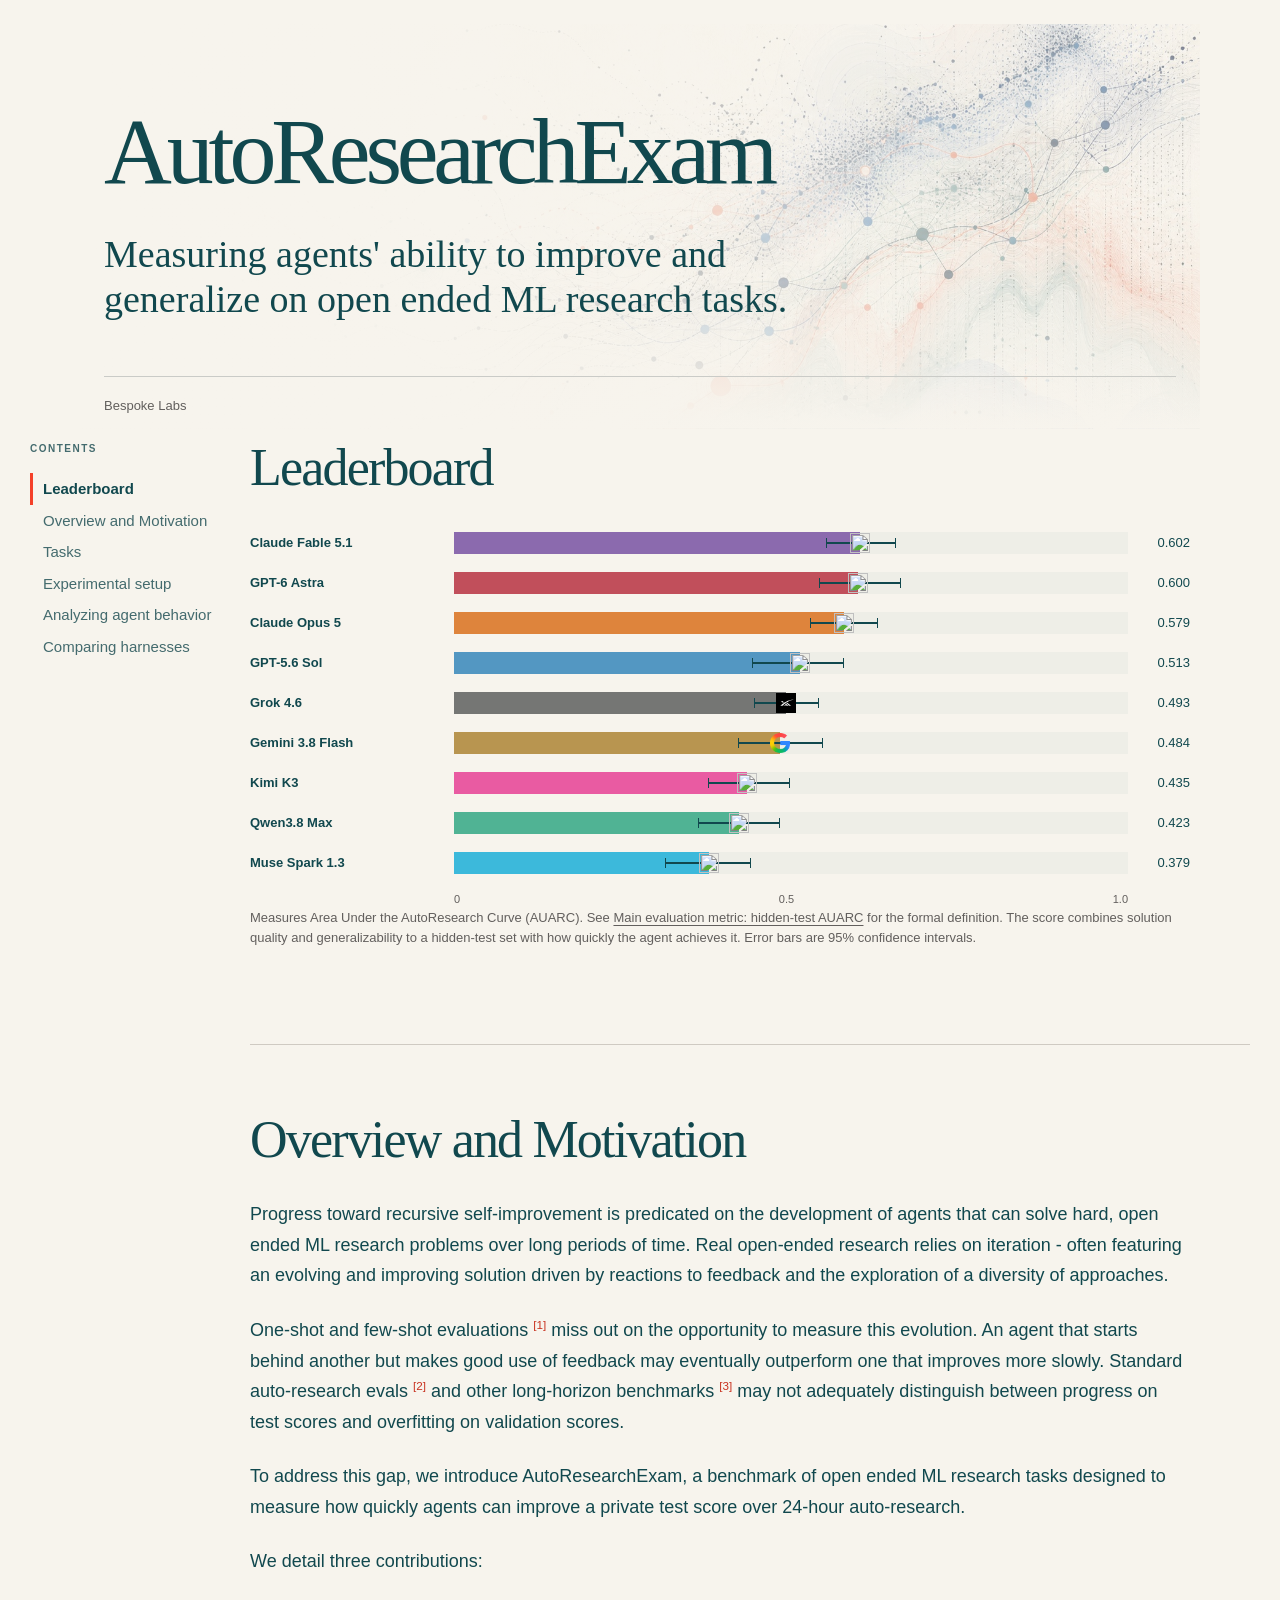
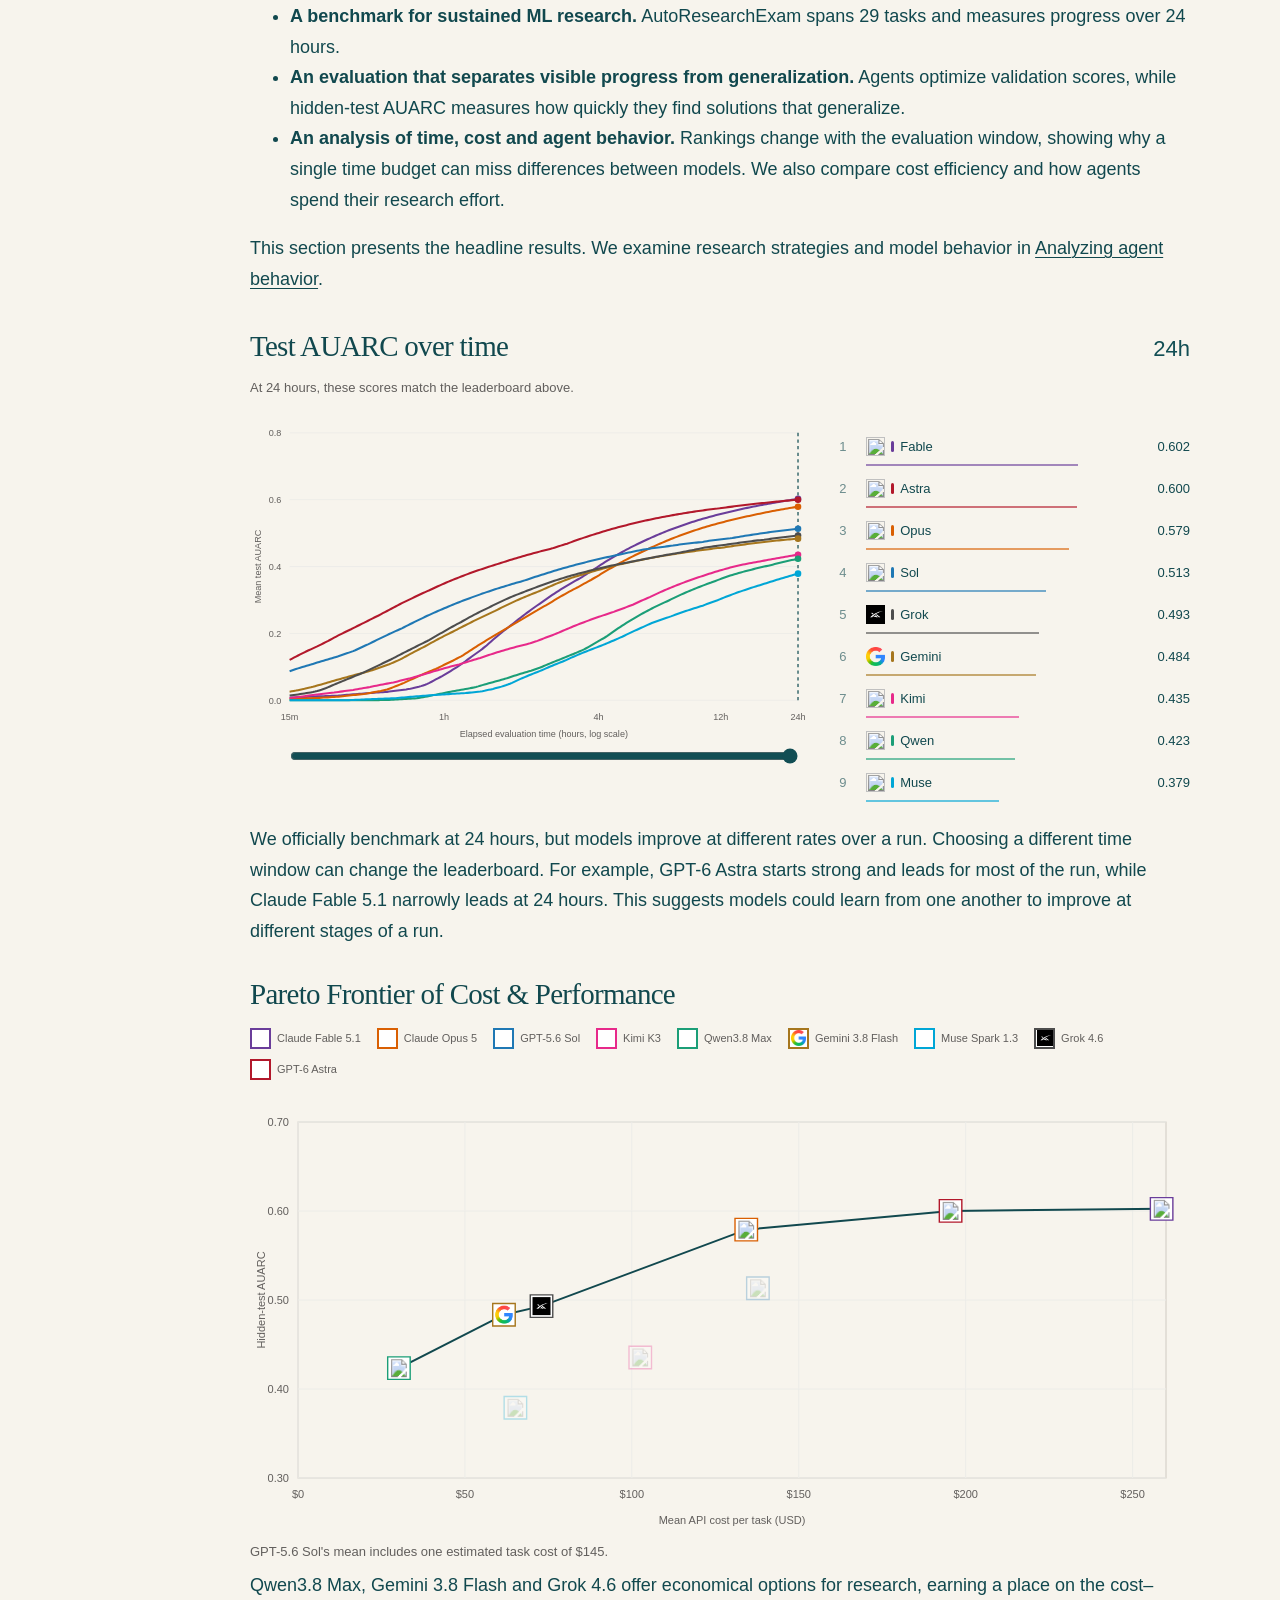
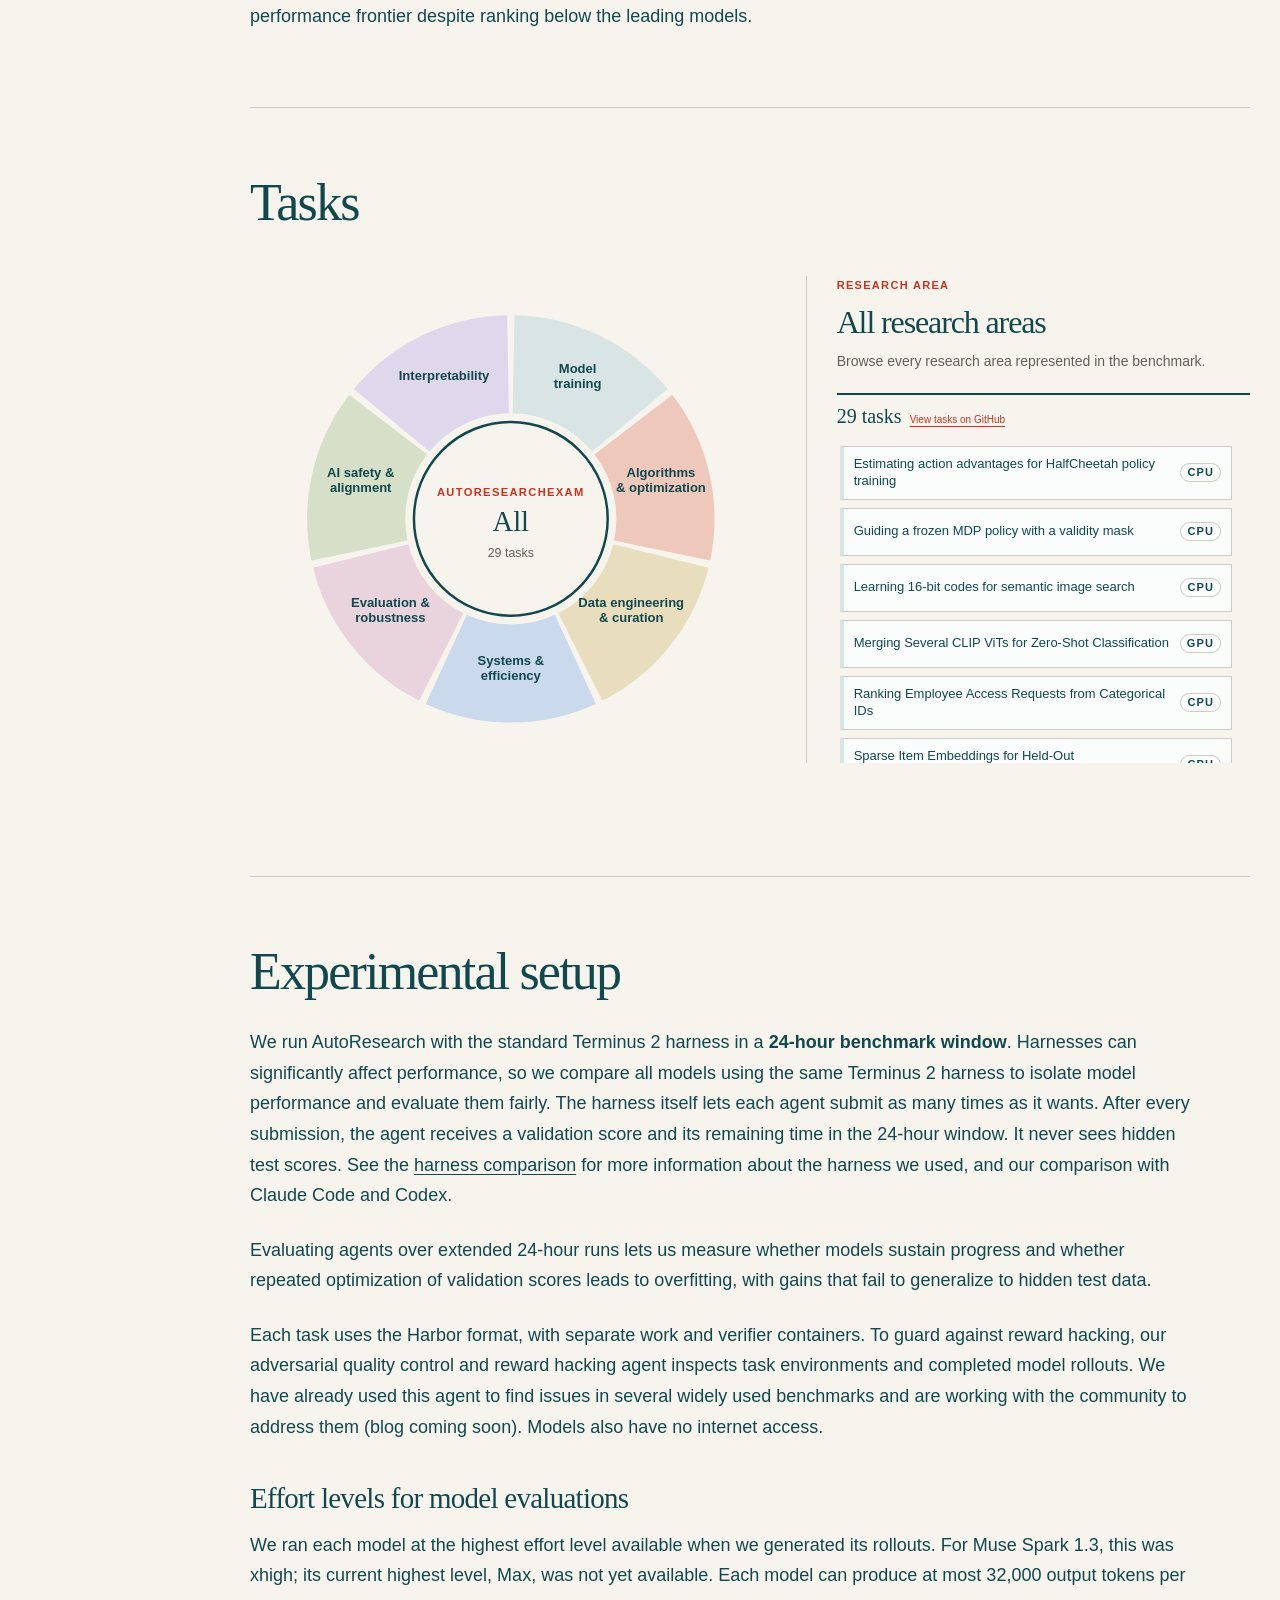
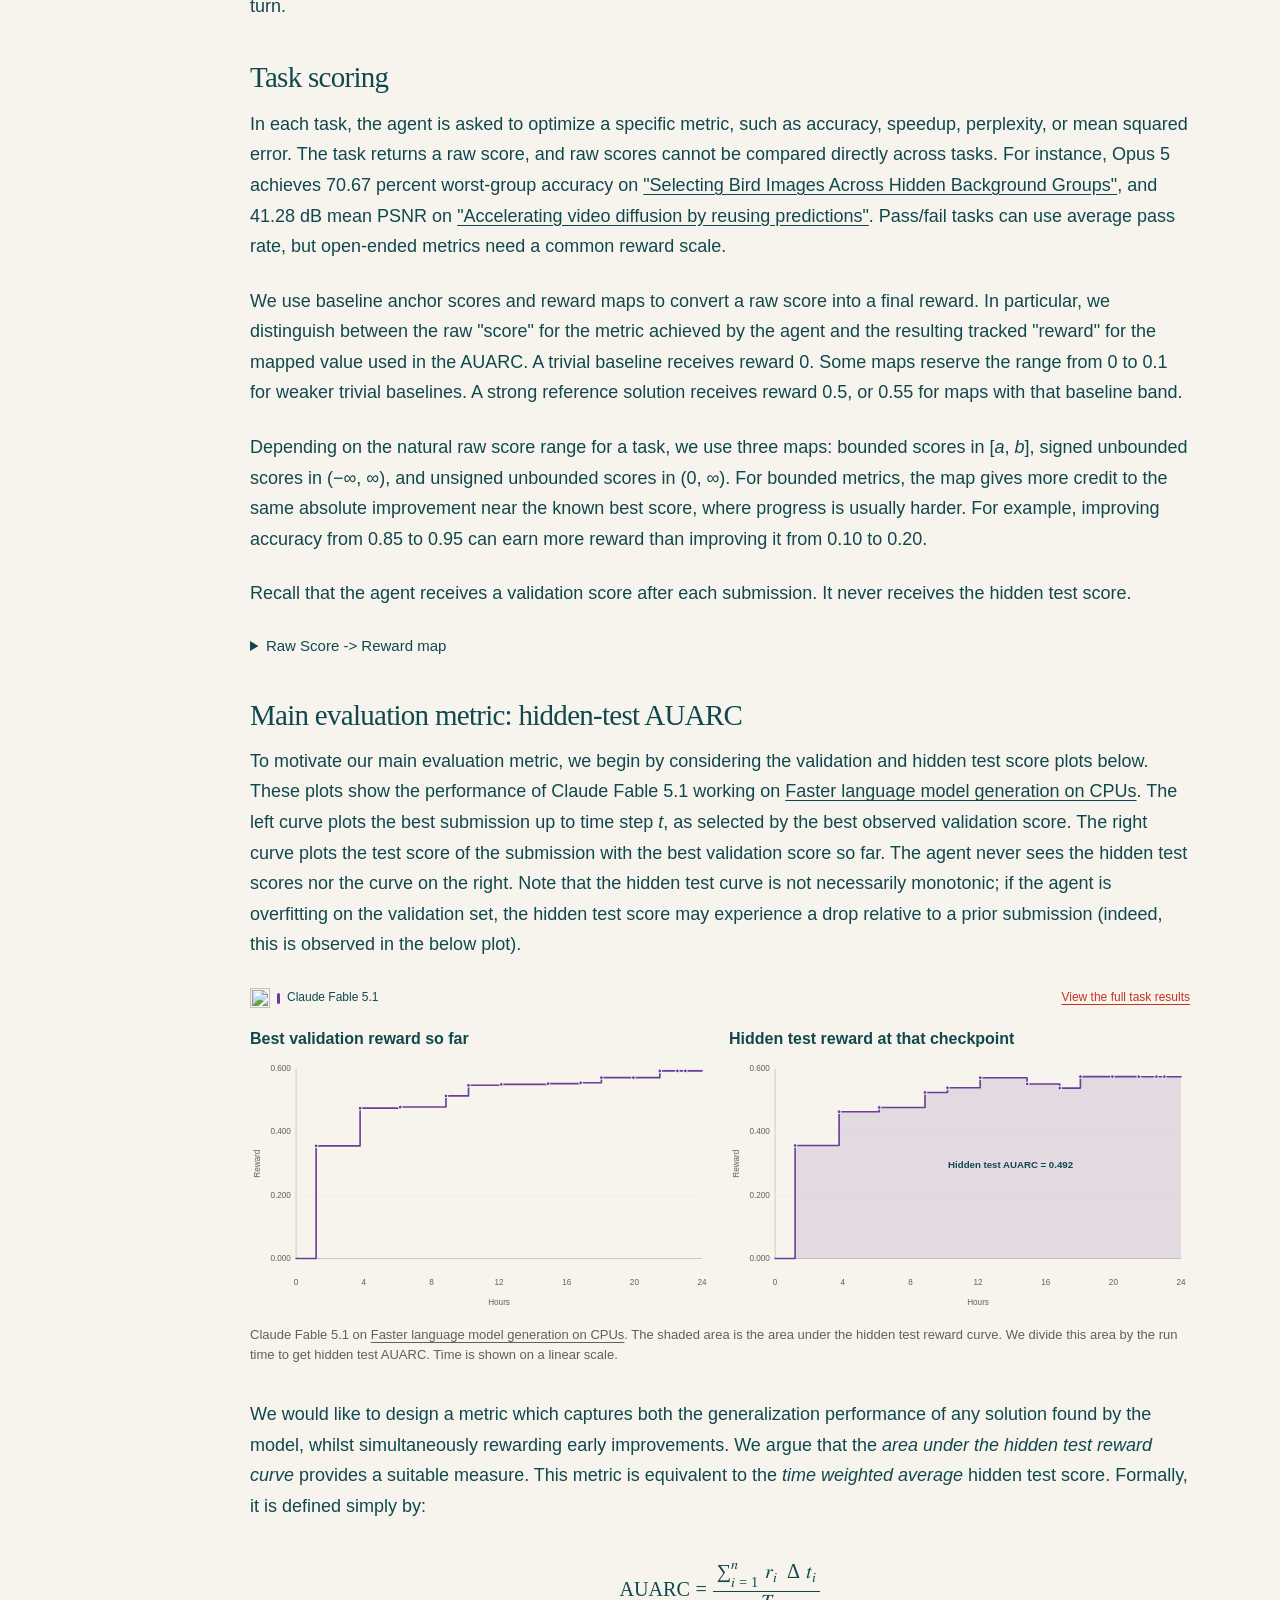
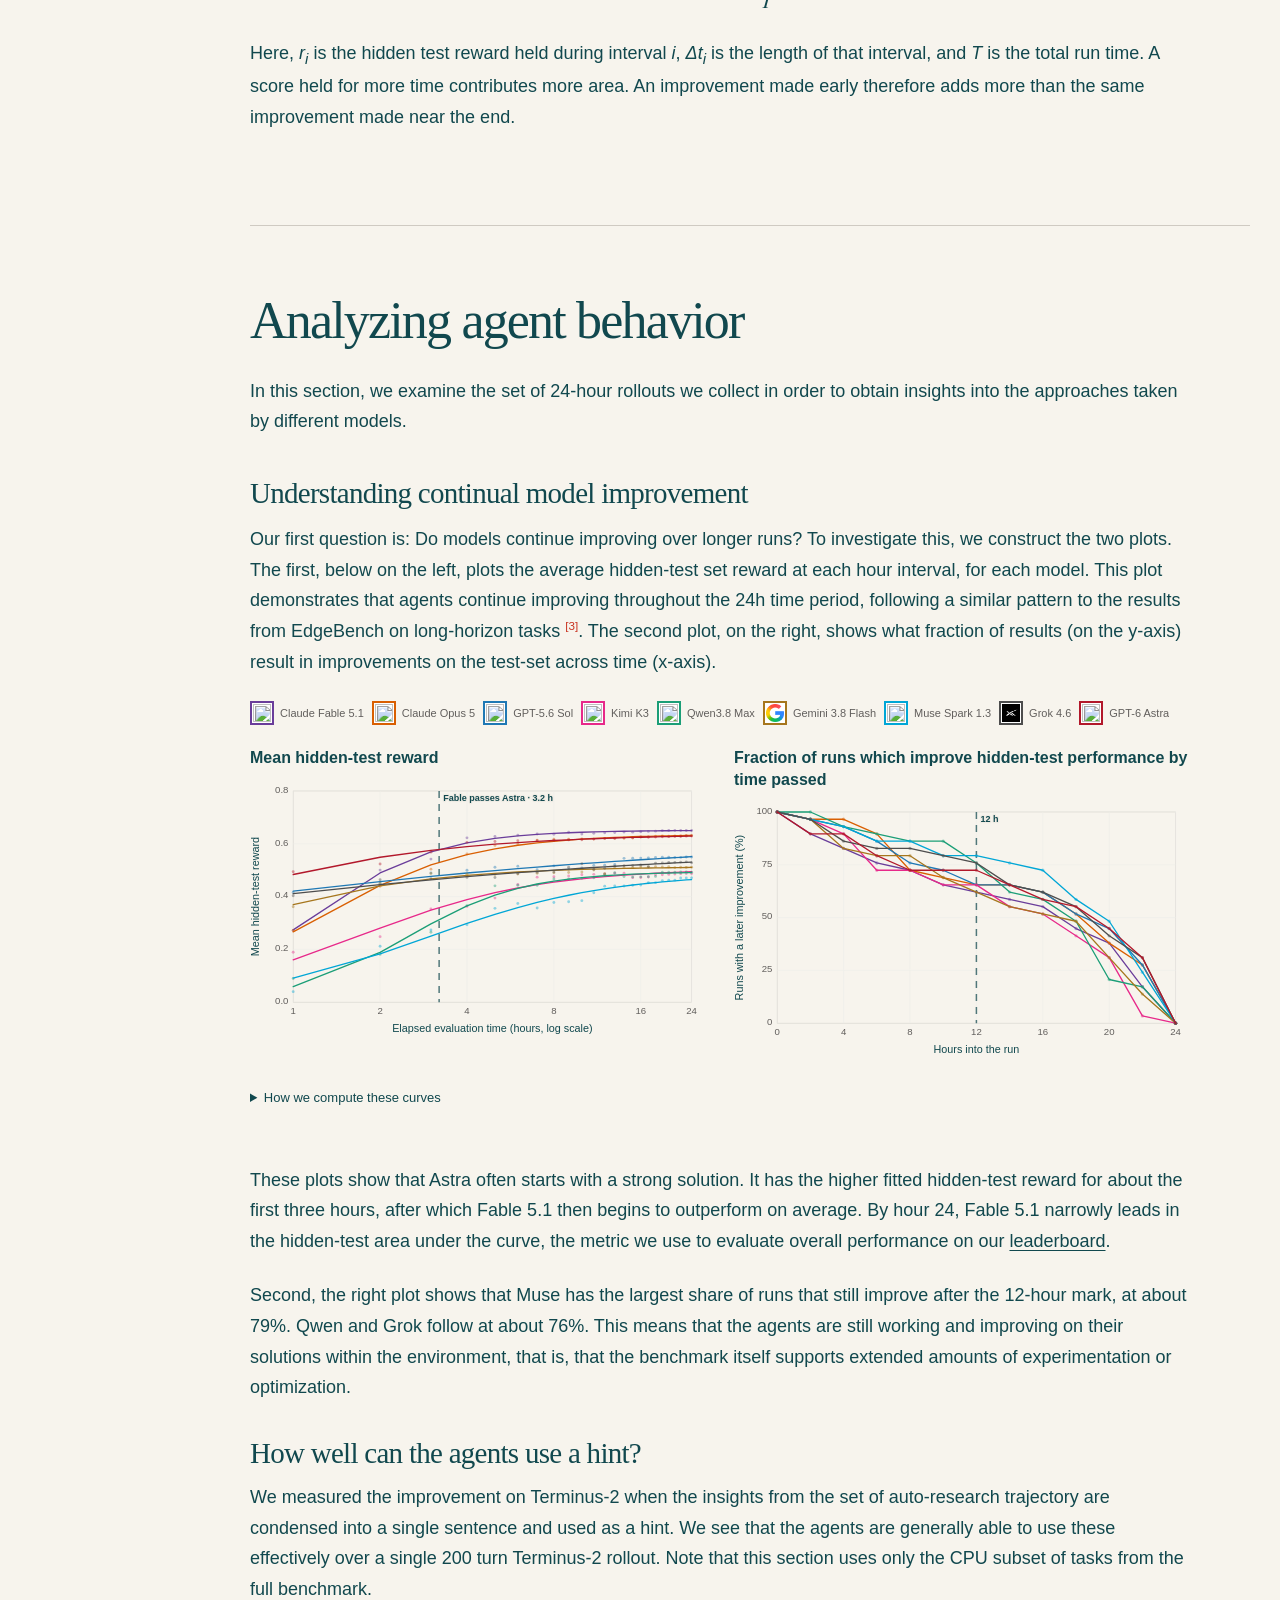
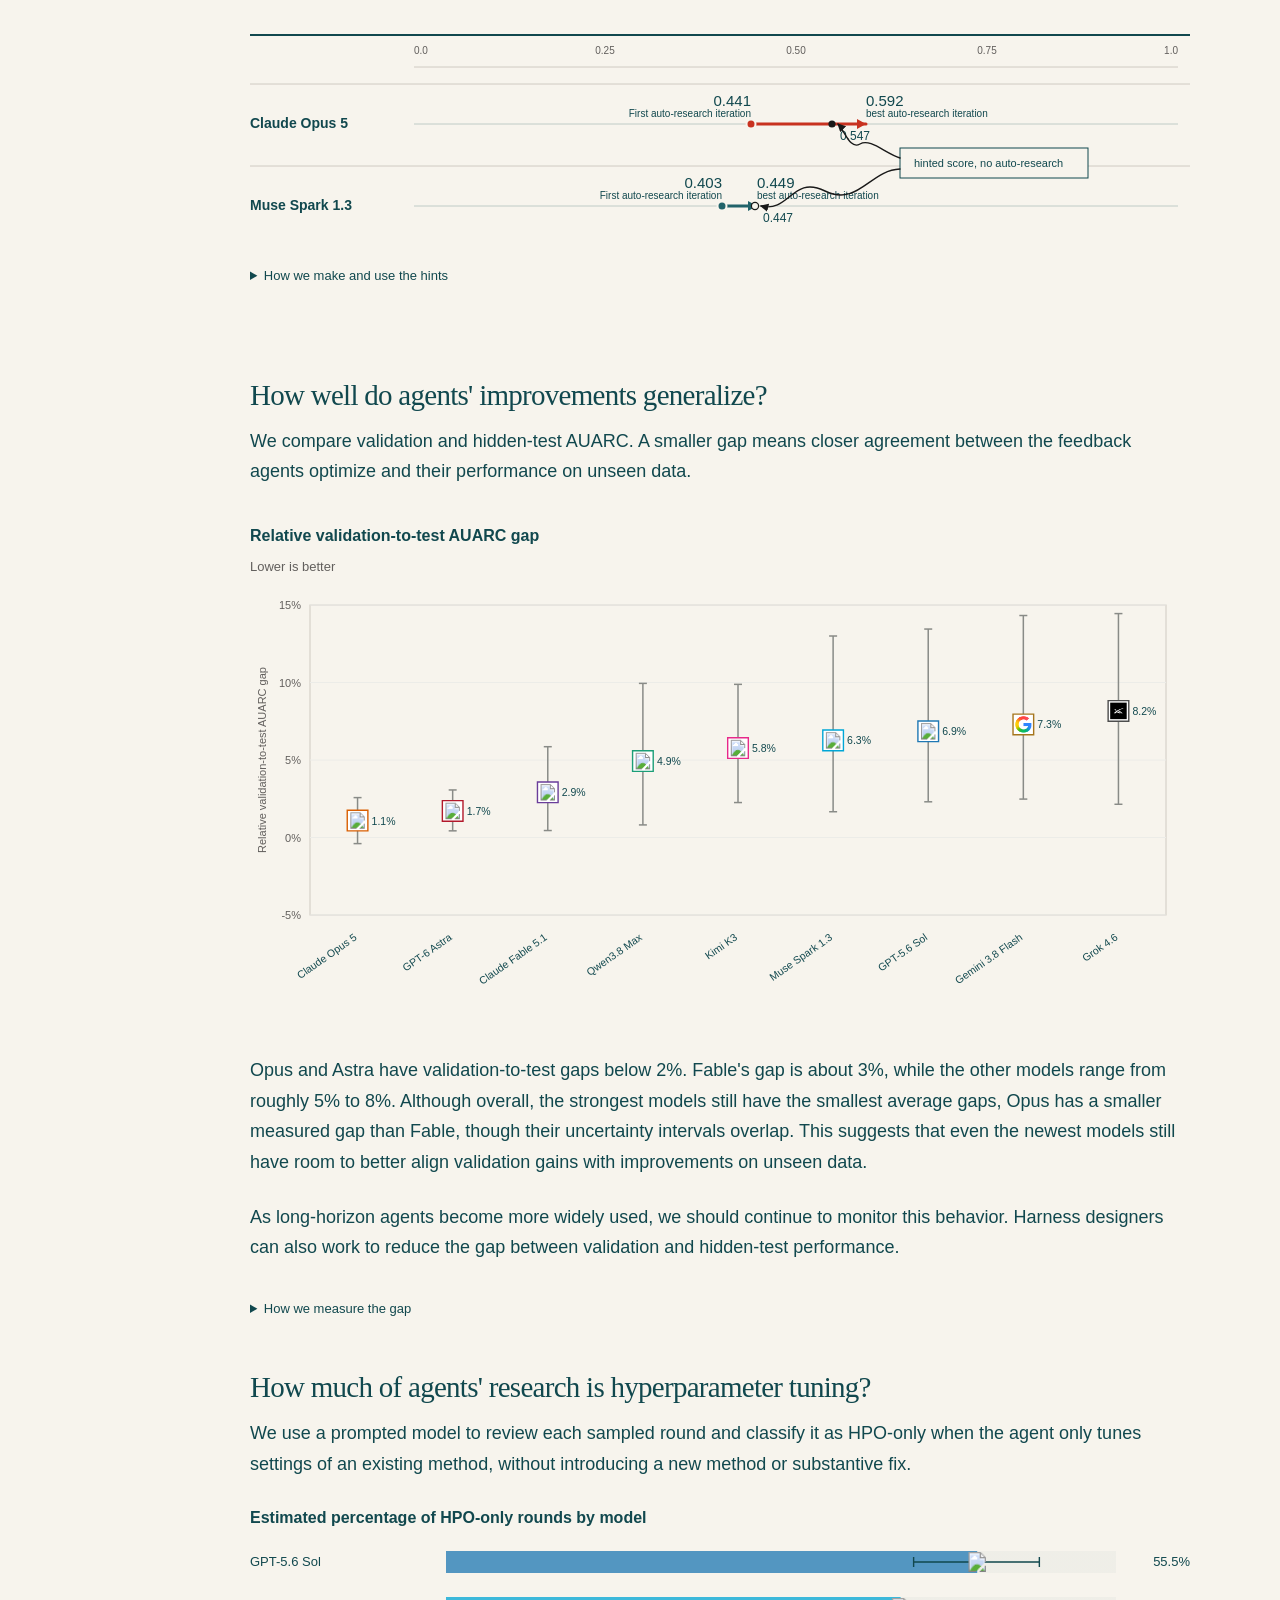
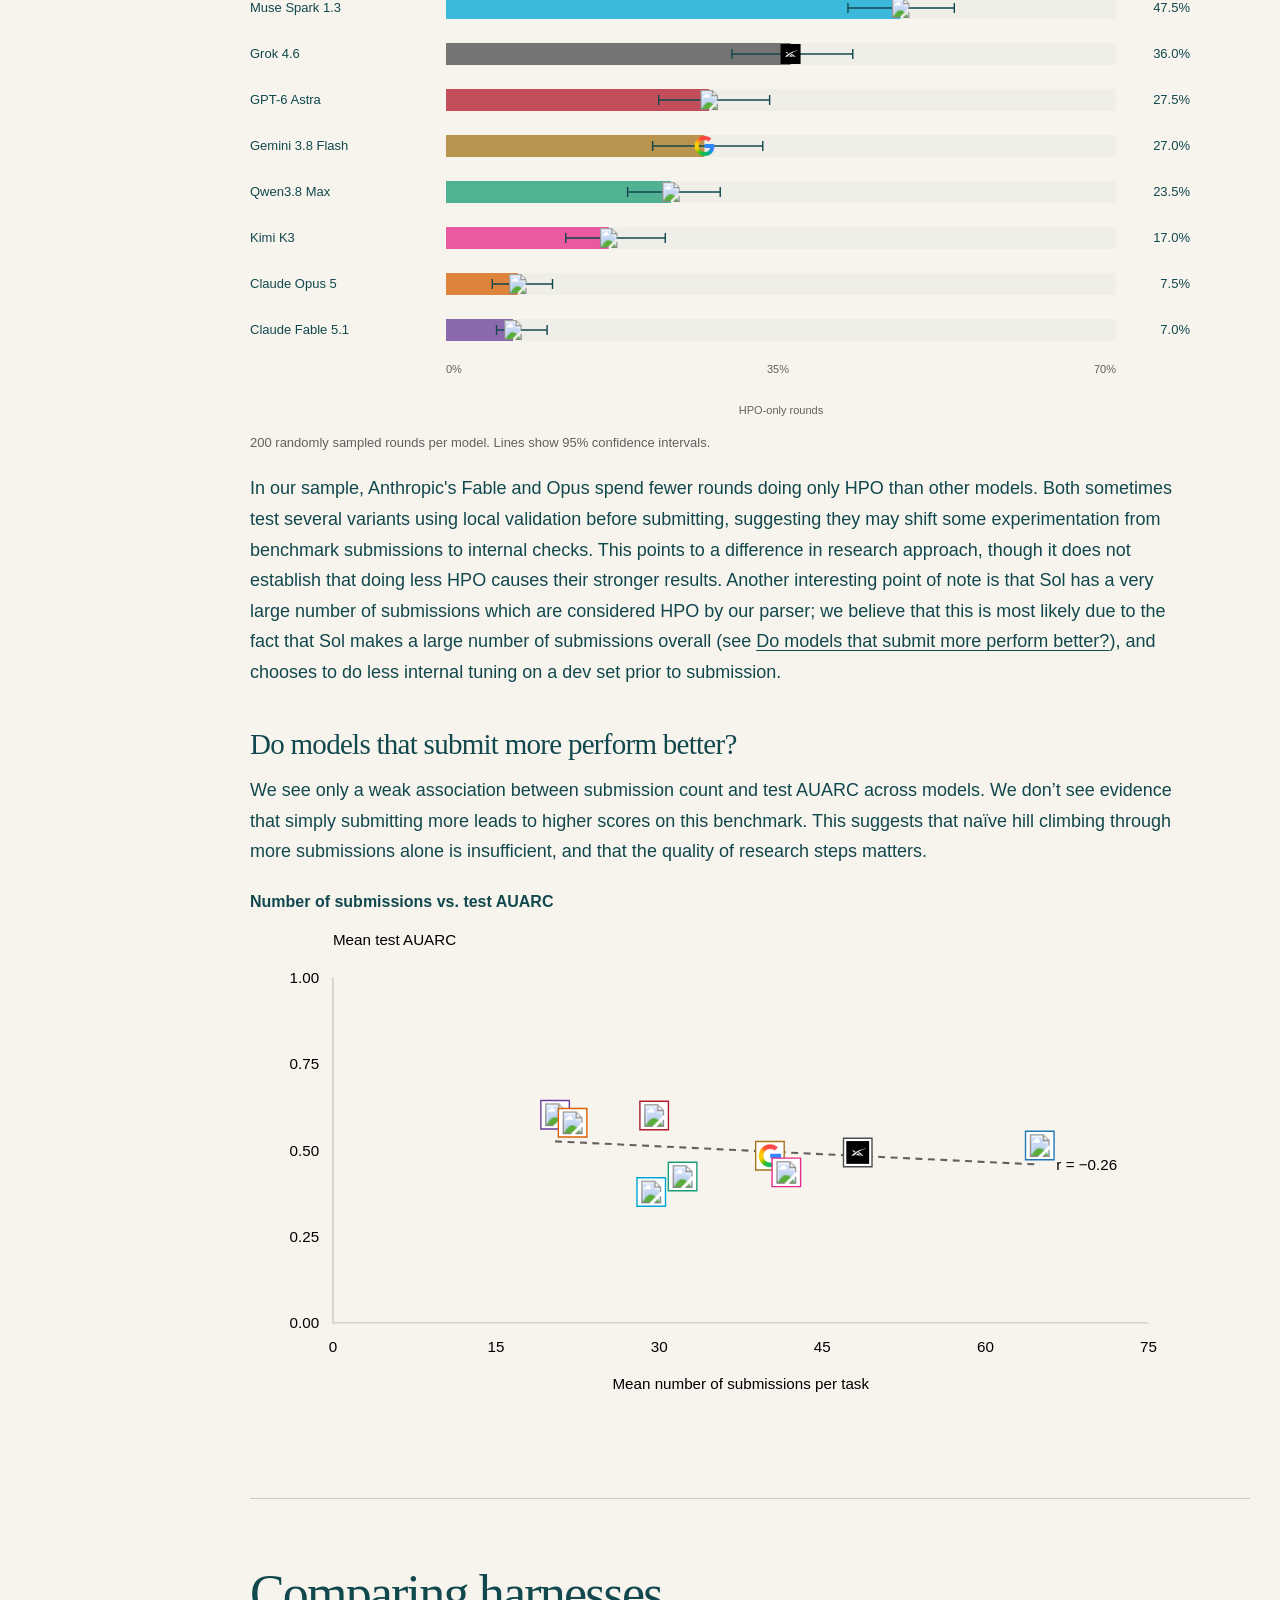
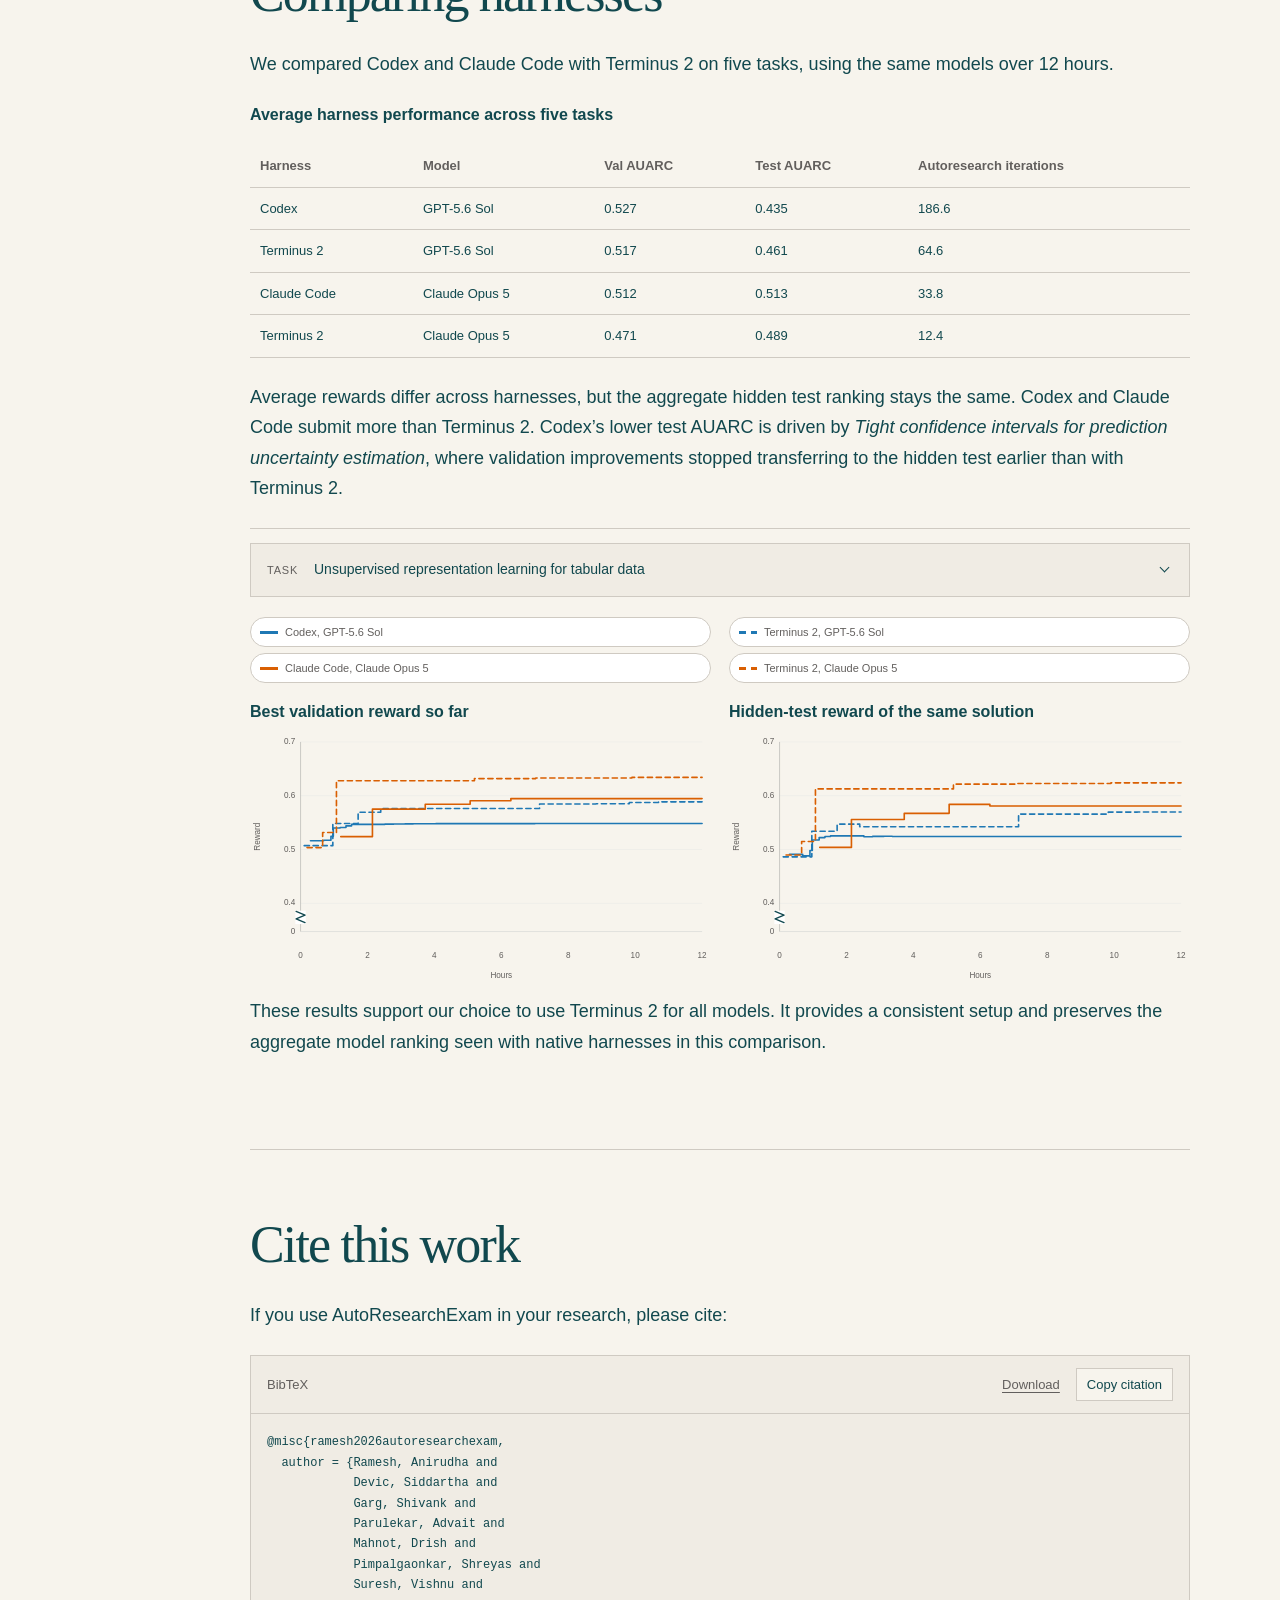
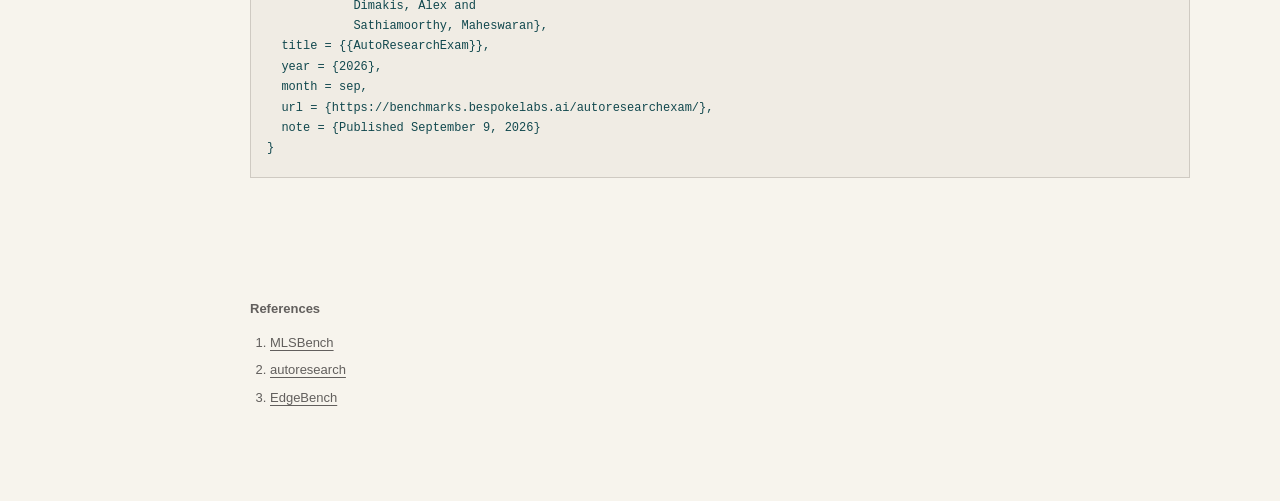
==== blog.html @ 984fd4c4 "Use full task titles in scoring example" ====
<!doctype html>
<html lang="en">
<head>
<meta charset="utf-8">
<meta name="viewport" content="width=device-width,initial-scale=1">
<meta name="description" content="AutoResearchExam measures agents' ability to improve and generalize on open ended ML research tasks.">
<title>AutoResearchExam</title>
<link rel="stylesheet" href="site.css?v=reward-hints-review-20260909">
<link rel="canonical" href="https://benchmarks.bespokelabs.ai/autoresearchexam/">
<meta name="citation_title" content="AutoResearchExam">
<meta name="citation_publication_date" content="2026/09/09">
<meta name="citation_author" content="Anirudha Ramesh">
<meta name="citation_author" content="Siddartha Devic">
<meta name="citation_author" content="Shivank Garg">
<meta name="citation_author" content="Advait Parulekar">
<meta name="citation_author" content="Drish Mahnot">
<meta name="citation_author" content="Shreyas Pimpalgaonkar">
<meta name="citation_author" content="Vishnu Suresh">
<meta name="citation_author" content="Alex Dimakis">
<meta name="citation_author" content="Maheswaran Sathiamoorthy">
</head>
<body class="blog-page">
<section class="hero">
  <h1><span>AutoResearchExam</span></h1>
  <p class="deck">Measuring agents' ability to improve and generalize on open ended ML research tasks.</p>
  <div class="hero-meta"><span>Bespoke Labs</span></div>
</section>
<div class="page">
  <aside class="contents" aria-label="Contents">
    <strong>Contents</strong>
    <a href="#leaderboard">Leaderboard</a>
    <a href="#benchmark">Overview and Motivation</a>
    <a href="#tasks">Tasks</a>
    <a href="#setup">Experimental setup</a>
    <a href="#general-analysis">Analyzing agent behavior</a>
    <a href="#harness-ablations">Comparing harnesses</a>
  </aside>
  <main>
    <section class="section" id="leaderboard">
      <h2>Leaderboard</h2>
      <div id="main-leaderboard" class="main-leaderboard"></div>
    </section>
    <section class="section" id="benchmark">
      <h2>Overview and Motivation</h2>
      <div id="results">
      </div>
      <div class="prose">
        <p>Progress toward recursive self-improvement is predicated on the development of agents that can solve hard, open ended ML research problems over long periods of time. Real open-ended research relies on iteration - often featuring an evolving and improving solution driven by reactions to feedback and the exploration of a diversity of approaches.</p>
        <p>One-shot and few-shot evaluations <a class="cite" href="https://mls-bench.com/">[1]</a> miss out on the opportunity to measure this evolution. An agent that starts behind another but makes good use of feedback may eventually outperform one that improves more slowly. Standard auto-research evals <a class="cite" href="https://github.com/karpathy/autoresearch">[2]</a> and other long-horizon benchmarks <a class="cite" href="https://edge-bench.org/">[3]</a> may not adequately distinguish between progress on test scores and overfitting on validation scores.</p>
        <p>To address this gap, we introduce AutoResearchExam, a benchmark of open ended ML research tasks designed to measure how quickly agents can improve a private test score over 24-hour auto-research.</p>
        <p>We detail three contributions:</p>
        <ul>
          <li><strong>A benchmark for sustained ML research.</strong> AutoResearchExam spans 29 tasks and measures progress over 24 hours.</li>
          <li><strong>An evaluation that separates visible progress from generalization.</strong> Agents optimize validation scores, while hidden-test AUARC measures how quickly they find solutions that generalize.</li>
          <li><strong>An analysis of time, cost and agent behavior.</strong> Rankings change with the evaluation window, showing why a single time budget can miss differences between models. We also compare cost efficiency and how agents spend their research effort.</li>
        </ul>
        <p>This section presents the headline results. We examine research strategies and model behavior in <a href="#general-analysis">Analyzing agent behavior</a>.</p>
      </div>
      <div id="time-leaderboard" class="time-leaderboard"></div>
      <div class="aggregate-grid lead-cost-plot" id="cost-performance-plot"></div>
    </section>
    <section class="section" id="tasks">
      <h2>Tasks</h2>
      <div class="taxonomy-wheel">
        <figure>
          <svg id="taxonomy-wheel-svg" viewBox="0 0 420 420" role="img" aria-label="Interactive task taxonomy wheel"></svg>
        </figure>
        <section class="taxonomy-detail" aria-live="polite" aria-labelledby="taxonomy-detail-title">
          <p class="taxonomy-overline">Research area</p>
          <h3 id="taxonomy-detail-title"></h3>
          <p class="taxonomy-description" id="taxonomy-detail-description"></p>
          <p class="taxonomy-count"><span id="taxonomy-detail-count"></span><a class="taxonomy-github-link" href="https://github.com/bespokelabsai/AutoResearchExam" target="_blank" rel="noreferrer">View tasks on GitHub</a></p>
          <div id="examples" class="taxonomy-card-browser">
            <div class="task-grid" id="task-grid" tabindex="0" role="region" aria-label="Research tasks, scroll to browse"></div>
          </div>
        </section>
      </div>
    </section>
    <section class="section" id="setup">
      <h2>Experimental setup</h2>
      <div class="prose">
        <p>We run AutoResearch with the standard Terminus 2 harness in a <strong>24-hour benchmark window</strong>. Harnesses can significantly affect performance, so we compare all models using the same Terminus 2 harness to isolate model performance and evaluate them fairly. The harness itself lets each agent submit as many times as it wants. After every submission, the agent receives a validation score and its remaining time in the 24-hour window. It never sees hidden test scores. See the <a href="#harness-ablations">harness comparison</a> for more information about the harness we used, and our comparison with Claude Code and Codex.</p>
        <p>Evaluating agents over extended 24-hour runs lets us measure whether models sustain progress and whether repeated optimization of validation scores leads to overfitting, with gains that fail to generalize to hidden test data.</p>
        <p>Each task uses the Harbor format, with separate work and verifier containers. To guard against reward hacking, our adversarial quality control and reward hacking agent inspects task environments and completed model rollouts. We have already used this agent to find issues in several widely used benchmarks and are working with the community to address them (blog coming soon). Models also have no internet access.</p>
      </div>
      <h3 id="effort-setting-title">Effort levels for model evaluations</h3>
      <div class="prose effort-setting-discussion">
        <p>We ran each model at the highest effort level available when we generated its rollouts. For Muse Spark 1.3, this was xhigh; its current highest level, Max, was not yet available. Each model can produce at most 32,000 output tokens per turn.</p>
      </div>
      <h3>Task scoring</h3>
      <div class="prose scoring-prose">
        <p>In each task, the agent is asked to optimize a specific metric, such as accuracy, speedup, perplexity, or mean squared error. The task returns a raw score, and raw scores cannot be compared directly across tasks. For instance, Opus 5 achieves 70.67 percent worst-group accuracy on <a href="tasks.html#coreset-selection-group-robust-waterbirds">"Selecting Bird Images Across Hidden Background Groups"</a>, and 41.28 dB mean PSNR on <a href="tasks.html#fastercache-budgeted-video-dit-cache-policy">"Accelerating video diffusion by reusing predictions"</a>. Pass/fail tasks can use average pass rate, but open-ended metrics need a common reward scale.</p>
        <p>We use baseline anchor scores and reward maps to convert a raw score into a final reward. In particular, we distinguish between the raw "score" for the metric achieved by the agent and the resulting tracked "reward" for the mapped value used in the AUARC. A trivial baseline receives reward 0. Some maps reserve the range from 0 to 0.1 for weaker trivial baselines. A strong reference solution receives reward 0.5, or 0.55 for maps with that baseline band.</p>
        <p>Depending on the natural raw score range for a task, we use three maps: bounded scores in [<em>a</em>, <em>b</em>], signed unbounded scores in (&minus;&infin;, &infin;), and unsigned unbounded scores in (0, &infin;). For bounded metrics, the map gives more credit to the same absolute improvement near the known best score, where progress is usually harder. For example, improving accuracy from 0.85 to 0.95 can earn more reward than improving it from 0.10 to 0.20.</p>
        <p>Recall that the agent receives a validation score after each submission. It never receives the hidden test score.</p>
      </div>
      <div class="prose" id="reward-normalization">
        <details class="reward-formula">
          <summary>Raw Score -&gt; Reward map</summary>
          <div class="reward-scaling" id="reward-scaling">
            <p class="reward-scaling-lead">The sketches below illustrate our mapping from raw score to [0, 1]. Such a mapping lets us account for the changing difficulty of making marginal improvements at different score ranges, and lets us average scores in a meaningful way. We illustrate this for metrics where a higher score is better. We appropriately flip the map when a lower score is better.</p>
            <div class="reward-scaling-grid">
              <article class="reward-scaling-card reward-scaling-card--signed">
                <div class="reward-scaling-card-heading">
                  <h4>Signed, unbounded</h4>
                  <p class="reward-scaling-map"><span>(&minus;&infin;, &infin;)</span><b>&rarr;</b><span>[0, 1)</span></p>
                </div>
                <svg class="reward-scaling-plot" viewBox="0 0 280 132" role="img" aria-label="Rational squash maps an unbounded raw score to a reward below one.">
                  <defs><marker id="rational-arrow" viewBox="0 0 6 6" refX="5.5" refY="3" markerWidth="5" markerHeight="5" orient="auto-start-reverse"><path d="M0,0 L6,3 L0,6 Z"/></marker></defs>
                  <line class="reward-scale-asymptote" x1="20" y1="21" x2="258" y2="21"/>
                  <line class="reward-scale-axis" x1="20" y1="108" x2="258" y2="108" marker-start="url(#rational-arrow)" marker-end="url(#rational-arrow)"/>
                  <line class="reward-scale-axis" x1="20" y1="108" x2="20" y2="15" marker-end="url(#rational-arrow)"/>
                  <path class="reward-scale-curve" d="M21 108 H83 C104 108 117 105 128 96 C145 82 153 61 174 47 C194 34 220 27 256 23"/>
                  <text x="11" y="112" text-anchor="end">0</text><text x="11" y="25" text-anchor="end">1</text>
                  <text x="22" y="126">&minus;&infin;</text><text x="254" y="126" text-anchor="end">&infin;</text>
                </svg>
                <p>We use this map when there is no fixed best possible score.</p>
                <p>Examples include episode return, log likelihood, and objective values without a fixed useful range.</p>
                <details class="reward-scaling-formula">
                  <summary>Show formula</summary>
                  <table class="reward-scaling-terms"><tbody>
                    <tr><th scope="row"><em>reward</em></th><td>Returned score.</td></tr>
                    <tr><th scope="row"><em>reward</em><sub>baseline</sub></th><td>Reward at the baseline score.</td></tr>
                    <tr><th scope="row"><em>u</em></th><td>Progress in units of the reference improvement.</td></tr>
                    <tr><th scope="row"><em>s</em></th><td>Raw score.</td></tr>
                    <tr><th scope="row"><em>s</em><sub>0</sub></th><td>Baseline raw score.</td></tr>
                    <tr><th scope="row"><em>s</em><sub>ref</sub></th><td>Reference raw score.</td></tr>
                    <tr><th scope="row"><em>σ</em></th><td>Direction sign. It is +1 when higher scores are better and −1 when lower scores are better.</td></tr>
                  </tbody></table>
                  <math xmlns="http://www.w3.org/1998/Math/MathML" display="block"><mtext>reward</mtext><mo>=</mo><msub><mtext>reward</mtext><mtext>baseline</mtext></msub><mo>+</mo><mo>(</mo><mn>1</mn><mo>−</mo><msub><mtext>reward</mtext><mtext>baseline</mtext></msub><mo>)</mo><mfrac><mi>u</mi><mrow><mn>1</mn><mo>+</mo><mi>u</mi></mrow></mfrac></math>
                  <math xmlns="http://www.w3.org/1998/Math/MathML" display="block"><mi>u</mi><mo>=</mo><mi>max</mi><mo>(</mo><mn>0</mn><mo>,</mo><mfrac><mrow><mi>σ</mi><mo>(</mo><mi>s</mi><mo>−</mo><msub><mi>s</mi><mn>0</mn></msub><mo>)</mo></mrow><mrow><mi>σ</mi><mo>(</mo><msub><mi>s</mi><mtext>ref</mtext></msub><mo>−</mo><msub><mi>s</mi><mn>0</mn></msub><mo>)</mo></mrow></mfrac><mo>)</mo></math>
                </details>
              </article>
              <article class="reward-scaling-card reward-scaling-card--unsigned">
                <div class="reward-scaling-card-heading">
                  <h4>Unsigned, unbounded</h4>
                  <p class="reward-scaling-map"><span>(0, &infin;)</span><b>&rarr;</b><span>[0, 1)</span></p>
                </div>
                <svg class="reward-scaling-plot" viewBox="0 0 280 132" role="img" aria-label="Log rational maps a positive unbounded raw score to a reward below one.">
                  <defs><marker id="log-rational-arrow" viewBox="0 0 6 6" refX="5.5" refY="3" markerWidth="5" markerHeight="5" orient="auto-start-reverse"><path d="M0,0 L6,3 L0,6 Z"/></marker></defs>
                  <line class="reward-scale-asymptote" x1="20" y1="21" x2="258" y2="21"/>
                  <line class="reward-scale-axis" x1="20" y1="108" x2="258" y2="108" marker-end="url(#log-rational-arrow)"/>
                  <line class="reward-scale-axis" x1="20" y1="108" x2="20" y2="15" marker-end="url(#log-rational-arrow)"/>
                  <path class="reward-scale-curve" d="M21 108 C41 102 56 92 73 77 C91 61 109 47 133 37 C160 27 198 23 256 22"/>
                  <text x="11" y="112" text-anchor="end">0</text><text x="11" y="25" text-anchor="end">1</text>
                  <text x="22" y="126">0</text><text x="254" y="126" text-anchor="end">&infin;</text>
                </svg>
                <p>We use this map for positive metrics where improvements are meaningful in ratios and may span many orders of magnitude.</p>
                <p>Examples include throughput, speedup, and inverse error.</p>
                <details class="reward-scaling-formula">
                  <summary>Show formula</summary>
                  <table class="reward-scaling-terms"><tbody>
                    <tr><th scope="row"><em>reward</em></th><td>Returned score.</td></tr>
                    <tr><th scope="row"><em>reward</em><sub>baseline</sub></th><td>Reward at the baseline score.</td></tr>
                    <tr><th scope="row"><em>u</em></th><td>Progress in units of the reference improvement.</td></tr>
                    <tr><th scope="row"><em>s</em></th><td>Raw score.</td></tr>
                    <tr><th scope="row"><em>s</em><sub>0</sub></th><td>Baseline raw score.</td></tr>
                    <tr><th scope="row"><em>s</em><sub>ref</sub></th><td>Reference raw score.</td></tr>
                    <tr><th scope="row"><em>σ</em></th><td>Direction sign. It is +1 when higher scores are better and −1 when lower scores are better.</td></tr>
                  </tbody></table>
                  <math xmlns="http://www.w3.org/1998/Math/MathML" display="block"><mtext>reward</mtext><mo>=</mo><msub><mtext>reward</mtext><mtext>baseline</mtext></msub><mo>+</mo><mo>(</mo><mn>1</mn><mo>−</mo><msub><mtext>reward</mtext><mtext>baseline</mtext></msub><mo>)</mo><mfrac><mi>u</mi><mrow><mn>1</mn><mo>+</mo><mi>u</mi></mrow></mfrac></math>
                  <math xmlns="http://www.w3.org/1998/Math/MathML" display="block"><mi>u</mi><mo>=</mo><msub><mi>log</mi><mn>2</mn></msub><mo>(</mo><mn>1</mn><mo>+</mo><mfrac><mrow><mi>σ</mi><mo>(</mo><mi>s</mi><mo>−</mo><msub><mi>s</mi><mn>0</mn></msub><mo>)</mo></mrow><mrow><mi>σ</mi><mo>(</mo><msub><mi>s</mi><mtext>ref</mtext></msub><mo>−</mo><msub><mi>s</mi><mn>0</mn></msub><mo>)</mo></mrow></mfrac><mo>)</mo></math>
                </details>
              </article>
              <article class="reward-scaling-card reward-scaling-card--bounded">
                <div class="reward-scaling-card-heading">
                  <h4>Bounded</h4>
                  <p class="reward-scaling-map"><span>[s<sub>0</sub>, s<sub>1</sub>]</span><b>&rarr;</b><span>[0, 1]</span></p>
                </div>
                <svg class="reward-scaling-plot" viewBox="0 0 280 132" role="img" aria-label="Gap ratio maps a score between known endpoints to a reward from zero to one.">
                  <defs><marker id="gap-ratio-arrow" viewBox="0 0 6 6" refX="5.5" refY="3" markerWidth="5" markerHeight="5" orient="auto"><path d="M0,0 L6,3 L0,6 Z"/></marker></defs>
                  <line class="reward-scale-axis" x1="20" y1="108" x2="258" y2="108" marker-end="url(#gap-ratio-arrow)"/>
                  <line class="reward-scale-axis" x1="20" y1="108" x2="20" y2="15" marker-end="url(#gap-ratio-arrow)"/>
                  <path class="reward-scale-curve" d="M21 108 C42 106 62 101 81 91 C105 79 117 61 140 48 C163 35 197 24 256 20"/>
                  <circle class="reward-scale-endpoint" cx="256" cy="20" r="3.5"/>
                  <text x="11" y="112" text-anchor="end">0</text><text x="11" y="25" text-anchor="end">1</text>
                  <text x="22" y="126">s<tspan baseline-shift="sub" font-size="8">0</tspan></text><text x="254" y="126" text-anchor="end">s<tspan baseline-shift="sub" font-size="8">1</tspan></text>
                </svg>
                <p>We use this map when a metric has a known best value.</p>
                <p>Examples include accuracy, F1, and AUC with a best value of 1, plus error, latency, and regret with a best value of 0.</p>
                <details class="reward-scaling-formula">
                  <summary>Show formula</summary>
                  <table class="reward-scaling-terms"><tbody>
                    <tr><th scope="row"><em>reward</em></th><td>Returned score.</td></tr>
                    <tr><th scope="row"><em>reward</em><sub>baseline</sub></th><td>Reward at the baseline score.</td></tr>
                    <tr><th scope="row"><em>u</em></th><td>Progress in units of the reference improvement.</td></tr>
                    <tr><th scope="row"><em>s</em></th><td>Raw score.</td></tr>
                    <tr><th scope="row"><em>s</em><sub>0</sub></th><td>Baseline raw score.</td></tr>
                    <tr><th scope="row"><em>s</em><sub>1</sub></th><td>Best possible raw score.</td></tr>
                    <tr><th scope="row"><em>d</em><sub>0</sub></th><td>Distance from <em>s</em><sub>1</sub> at the baseline score.</td></tr>
                    <tr><th scope="row"><em>d</em></th><td>Distance from <em>s</em><sub>1</sub> at the agent score.</td></tr>
                    <tr><th scope="row"><em>d</em><sub>ref</sub></th><td>Distance from <em>s</em><sub>1</sub> at the reference score.</td></tr>
                  </tbody></table>
                  <math xmlns="http://www.w3.org/1998/Math/MathML" display="block"><mtext>reward</mtext><mo>=</mo><msub><mtext>reward</mtext><mtext>baseline</mtext></msub><mo>+</mo><mo>(</mo><mn>1</mn><mo>−</mo><msub><mtext>reward</mtext><mtext>baseline</mtext></msub><mo>)</mo><mfrac><mi>u</mi><mrow><mn>1</mn><mo>+</mo><mi>u</mi></mrow></mfrac></math>
                  <math xmlns="http://www.w3.org/1998/Math/MathML" display="block"><mi>d</mi><mo>=</mo><mo>|</mo><mi>s</mi><mo>−</mo><msub><mi>s</mi><mn>1</mn></msub><mo>|</mo><mo>,</mo><mspace width=".5em"/><mi>u</mi><mo>=</mo><mi>max</mi><mo>(</mo><mn>0</mn><mo>,</mo><mfrac><mrow><mi>log</mi><mo>(</mo><msub><mi>d</mi><mn>0</mn></msub><mo>/</mo><mi>d</mi><mo>)</mo></mrow><mrow><mi>log</mi><mo>(</mo><msub><mi>d</mi><mn>0</mn></msub><mo>/</mo><msub><mi>d</mi><mtext>ref</mtext></msub><mo>)</mo></mrow></mfrac><mo>)</mo></math>
                </details>
              </article>
            </div>
          </div>
        </details>
      </div>
      <h3 id="hidden-test-auarc">Main evaluation metric: hidden-test AUARC</h3>
      <div class="prose">
        <p>To motivate our main evaluation metric, we begin by considering the validation and hidden test score plots below. These plots show the performance of Claude Fable 5.1 working on <a href="tasks.html#cpu-llm-decode-throughput">Faster language model generation on CPUs</a>. The left curve plots the best submission up to time step <em>t</em>, as selected by the best observed validation score. The right curve plots the test score of the submission with the best validation score so far. The agent never sees the hidden test scores nor the curve on the right. Note that the hidden test curve is not necessarily monotonic; if the agent is overfitting on the validation set, the hidden test score may experience a drop relative to a prior submission (indeed, this is observed in the below plot).</p>
      </div>
      <figure class="task-scoring-figure">
        <div id="task-scoring-example" class="task-scoring-example" aria-live="polite"></div>
        <figcaption>Claude Fable 5.1 on <a href="tasks.html#cpu-llm-decode-throughput">Faster language model generation on CPUs</a>. The shaded area is the area under the hidden test reward curve. We divide this area by the run time to get hidden test AUARC. Time is shown on a linear scale.</figcaption>
      </figure>
      <div class="prose">
        <p>We would like to design a metric which captures both the generalization performance of any solution found by the model, whilst simultaneously rewarding early improvements. We argue that the <i>area under the hidden test reward curve</i> provides a suitable measure. This metric is equivalent to the <i>time weighted average</i> hidden test score. Formally, it is defined simply by:</p>
        <div class="auarc-equation">
          <math xmlns="http://www.w3.org/1998/Math/MathML" display="block" aria-label="AUARC equals the sum over time intervals of hidden test reward times interval length, divided by total run time.">
            <mi>AUARC</mi><mo>=</mo><mfrac><mrow><munderover><mo>&#x2211;</mo><mrow><mi>i</mi><mo>=</mo><mn>1</mn></mrow><mi>n</mi></munderover><msub><mi>r</mi><mi>i</mi></msub><mo>&#x0394;</mo><msub><mi>t</mi><mi>i</mi></msub></mrow><mi>T</mi></mfrac>
          </math>
        </div>
        <p>Here, <em>r<sub>i</sub></em> is the hidden test reward held during interval <em>i</em>, <em>&#x0394;t<sub>i</sub></em> is the length of that interval, and <em>T</em> is the total run time. A score held for more time contributes more area. An improvement made early therefore adds more than the same improvement made near the end.</p>
      </div>
    </section>
    <section class="section" id="general-analysis">
      <h2>Analyzing agent behavior</h2>
      <div class="prose">
        <p>In this section, we examine the set of 24-hour rollouts we collect in order to obtain insights into the approaches taken by different models.</p>
        <h3 class="analysis-subheading">Understanding continual model improvement</h3>
        <p>Our first question is: Do models continue improving over longer runs? To investigate this, we construct the two plots. The first, below on the left, plots the average hidden-test set reward at each hour interval, for each model. This plot demonstrates that agents continue improving throughout the 24h time period, following a similar pattern to the results from EdgeBench on long-horizon tasks <a class="cite" href="https://edge-bench.org/">[3]</a>. The second plot, on the right, shows what fraction of results (on the y-axis) result in improvements on the test-set across time (x-axis).</p>
      </div>

      <div id="trajectory-overview"></div>
      <div class="prose">
        <p>These plots show that Astra often starts with a strong solution. It has the higher fitted hidden-test reward for about the first three hours, after which Fable 5.1 then begins to outperform on average. By hour 24, Fable 5.1 narrowly leads in the hidden-test area under the curve, the metric we use to evaluate overall performance on our <a href="#leaderboard">leaderboard</a>.</p>
        <p>Second, the right plot shows that Muse has the largest share of runs that still improve after the 12-hour mark, at about 79%. Qwen and Grok follow at about 76%. This means that the agents are still working and improving on their solutions within the environment, that is, that the benchmark itself supports extended amounts of experimentation or optimization.
        </p>
      </div>

      <section class="hint-study" id="hint-study">
      <h3 class="analysis-subheading">How well can the agents use a hint?</h3>
      <div class="prose">
      <p>We measured the improvement on Terminus-2 when the insights from the set of auto-research trajectory are condensed into a single sentence and used as a hint. We see that the agents are generally able to use these effectively over a single 200 turn Terminus-2 rollout. Note that this section uses only the CPU subset of tasks from the full benchmark.</p>
      </div>
      <div class="hint-lanes" aria-label="Average hidden-test rewards with and without validation hints">
        <svg class="hint-lanes-graphic" viewBox="0 24 940 200" role="img" aria-labelledby="hint-graphic-title hint-graphic-desc">
          <title id="hint-graphic-title">Average hidden-test rewards with and without a research hint</title>
          <desc id="hint-graphic-desc">For each model, the colored arrow runs from the first AutoResearch iteration to the iteration with the best validation score. A shared callout points to the hinted score without AutoResearch. The black marker is the Opus hinted score, 0.547. The white marker is the Muse hinted score, 0.447.</desc>
          <defs>
            <marker id="hint-wavy-arrowhead" viewBox="0 0 8 8" refX="7" refY="4" markerWidth="6" markerHeight="6" orient="auto"><path d="M0,0 L8,4 L0,8 Z"/></marker>
          </defs>
          <g class="hint-svg-axis" aria-hidden="true">
            <line x1="164" y1="55" x2="928" y2="55"/>
            <text x="164" y="42">0.0</text><text x="355" y="42" text-anchor="middle">0.25</text><text x="546" y="42" text-anchor="middle">0.50</text><text x="737" y="42" text-anchor="middle">0.75</text><text x="928" y="42" text-anchor="end">1.0</text>
          </g>
          <line class="hint-svg-divider" x1="0" y1="72" x2="940" y2="72"/>
          <text class="hint-svg-model" x="0" y="116">Claude Opus 5</text>
          <line class="hint-svg-track" x1="164" y1="112" x2="928" y2="112"/>
          <line class="hint-svg-interval hint-svg-interval--opus" x1="501" y1="112" x2="616" y2="112"/>
          <polygon class="hint-svg-interval-head hint-svg-interval-head--opus" points="616,112 607,107 607,117"/>
          <circle class="hint-svg-start hint-svg-start--opus" cx="501" cy="112" r="4.5"/>
          <text class="hint-svg-score hint-svg-score--opus" x="501" y="94" text-anchor="end">0.441</text><text class="hint-svg-label" x="501" y="105" text-anchor="end">First auto-research iteration</text>
          <text class="hint-svg-score hint-svg-score--opus" x="616" y="94">0.592</text><text class="hint-svg-label" x="616" y="105">best auto-research iteration</text>
          <circle class="hint-svg-hint-marker hint-svg-hint-marker--opus" cx="582" cy="112" r="3.6"/>
          <text class="hint-svg-hint-score" x="590" y="128">0.547</text>
          <line class="hint-svg-divider" x1="0" y1="154" x2="940" y2="154"/>
          <text class="hint-svg-model" x="0" y="198">Muse Spark 1.3</text>
          <line class="hint-svg-track" x1="164" y1="194" x2="928" y2="194"/>
          <line class="hint-svg-interval hint-svg-interval--muse" x1="472" y1="194" x2="507" y2="194"/>
          <polygon class="hint-svg-interval-head hint-svg-interval-head--muse" points="507,194 498,189 498,199"/>
          <circle class="hint-svg-start hint-svg-start--muse" cx="472" cy="194" r="4.5"/>
          <text class="hint-svg-score hint-svg-score--muse" x="472" y="176" text-anchor="end">0.403</text><text class="hint-svg-label" x="472" y="187" text-anchor="end">First auto-research iteration</text>
          <text class="hint-svg-score hint-svg-score--muse" x="507" y="176">0.449</text><text class="hint-svg-label" x="507" y="187">best auto-research iteration</text>
          <circle class="hint-svg-hint-marker hint-svg-hint-marker--muse" cx="505" cy="194" r="3.6"/>
          <text class="hint-svg-hint-score" x="513" y="210">0.447</text>
          <rect class="hint-svg-callout" x="650" y="136" width="188" height="30"/>
          <text class="hint-svg-callout-text" x="664" y="155">hinted score, no auto-research</text>
          <path class="hint-svg-wavy-arrow" d="M650 146 C635 141 620 126 610 132 S595 119 588 112" marker-end="url(#hint-wavy-arrowhead)"/>
          <path class="hint-svg-wavy-arrow" d="M650 157 C620 158 608 195 575 179 S540 201 511 194" marker-end="url(#hint-wavy-arrowhead)"/>
        </svg>
        <div class="hint-lanes-axis" aria-hidden="true"><span>0.0</span><span>0.25</span><span>0.50</span><span>0.75</span><span>1.0</span></div>
        <article class="hint-lane hint-lane--opus">
          <p class="hint-lane-model">Claude Opus 5</p>
          <div class="hint-lane-plot" role="img" aria-label="Claude Opus 5 average hidden-test reward: AutoResearch moves from 0.441 at its first iteration to 0.592 at the iteration selected by its best validation score. The hinted score without AutoResearch is 0.547.">
            <i class="hint-lane-track" aria-hidden="true"></i>
            <i class="hint-lane-interval" aria-hidden="true" style="--start:44.1%;--end:59.2%"></i>
            <span class="hint-lane-marker hint-lane-marker--first" style="--score:44.1%"><b>0.441</b><small>First auto-research iteration</small></span>
            <span class="hint-lane-hint" aria-hidden="true" style="--score:54.7%"><b>0.547</b><small>hinted score, no auto-research</small></span>
            <span class="hint-lane-marker hint-lane-marker--best" style="--score:59.2%"><b>0.592</b><small>best auto-research iteration</small></span>
          </div>
        </article>
        <article class="hint-lane hint-lane--muse">
          <p class="hint-lane-model">Muse Spark 1.3</p>
          <div class="hint-lane-plot" role="img" aria-label="Muse Spark 1.3 average hidden-test reward: AutoResearch moves from 0.403 at its first iteration to 0.449 at the iteration selected by its best validation score. The hinted score without AutoResearch is 0.447.">
            <i class="hint-lane-track" aria-hidden="true"></i>
            <i class="hint-lane-interval" aria-hidden="true" style="--start:40.3%;--end:44.9%"></i>
            <span class="hint-lane-marker hint-lane-marker--first" style="--score:40.3%"><b>0.403</b><small>First auto-research iteration</small></span>
            <span class="hint-lane-hint" aria-hidden="true" style="--score:44.7%"><b>0.447</b><small>hinted score, no auto-research</small></span>
            <span class="hint-lane-marker hint-lane-marker--best" style="--score:44.9%"><b>0.449</b><small>best auto-research iteration</small></span>
          </div>
        </article>
      </div>
      <div class="prose">
        <details class="trajectory-method">
          <summary>How we make and use the hints</summary>
          <p>An LLM reads all AutoResearch trajectories from all models. It highlights key ideas that improved reward and writes a single sentence that summarizes an insight about the environment, problem, or verification procedure discovered during the trajectory.</p>
          <p>We append the sentence to the task's <code>instruction.md</code> file. We release the hints with the tasks.</p>
        </details>
      </div>
    </section>

      <!-- <div class="todo-items">
        <p style="color:#B2182B;font-weight:600">Sid, please fill out.</p>
        <p><strong>1)</strong> If something interesting is happening across rollouts (other than HPO).</p>
        <p><strong>1A)</strong> If some model is doing something very interesting after the first submission.</p>
        <p><strong>1B)</strong> If any models are not doing anything, e.g. they get stuck in some local minima, or there is some inability to make submissions or work in the environment.</p>
        <p><strong>1C)</strong> Relative model failure analysis.</p>
      </div> -->
<div id="analysis-2bcd">
<h3 id="analysis-2a">How well do agents' improvements generalize?</h3>
<p>We compare validation and hidden-test AUARC. A smaller gap means closer agreement between the feedback agents optimize and their performance on unseen data.</p>
<div class="aggregate-grid" id="behavior-result-plots"></div>
<div class="prose result-notes" id="behavior-result-notes"></div>
<details class="trajectory-method">
<summary>How we measure the gap</summary>
<p>At each point in a run, validation selects the best checkpoint so far. We evaluate that same checkpoint on hidden tests, which the agent never sees.</p>
<p>For each model, we average validation AUARC (<em>V</em>) and hidden-test AUARC (<em>T</em>) across its included tasks. The relative gap is <strong>(<em>V</em> − <em>T</em>) / max(|<em>V</em>|, |<em>T</em>|)</strong>.</p>
<p>A larger positive gap means less of the validation performance carries over to hidden tests. Lines show 95% intervals from resampling tasks. The gap alone does not prove overfitting.</p>
</details>
<h3 id="analysis-2b">How much of agents' research is hyperparameter tuning?</h3>
<p>We use a prompted model to review each sampled round and classify it as HPO-only when the agent only tunes settings of an existing method, without introducing a new method or substantive fix.</p>
<figure class="hpo-chart" aria-labelledby="hpo-chart-title">
<h4 class="figure-heading" id="hpo-chart-title">Estimated percentage of HPO-only rounds by model</h4>
<div class="hpo-chart-row"><span class="hpo-chart-name">GPT-5.6 Sol</span><svg viewBox="0 0 600 32" preserveAspectRatio="none" role="img" aria-label="GPT-5.6 Sol: 55.5% HPO-only; 95% sampling interval 48.9% to 62.0%; 111 of 200 sampled rounds."><title>GPT-5.6 Sol: 55.5% HPO-only; 95% sampling interval 48.9% to 62.0%; 111 of 200 sampled rounds.</title>
<rect class="hpo-chart-bar" x="0" y="5" width="475.7143" height="22" fill="#1F78B4"/><path class="hpo-chart-interval" fill="none" d="M 418.7665 16 H 531.3653 M 418.7665 11 V 21 M 531.3653 11 V 21"/></svg><span class="hpo-chart-value">55.5%</span></div>
<div class="hpo-chart-row"><span class="hpo-chart-name">Muse Spark 1.3</span><svg viewBox="0 0 600 32" preserveAspectRatio="none" role="img" aria-label="Muse Spark 1.3: 47.5% HPO-only; 95% sampling interval 42.0% to 53.1%; 95 of 200 sampled rounds."><title>Muse Spark 1.3: 47.5% HPO-only; 95% sampling interval 42.0% to 53.1%; 95 of 200 sampled rounds.</title>
<rect class="hpo-chart-bar" x="0" y="5" width="407.1429" height="22" fill="#00A6D6"/><path class="hpo-chart-interval" fill="none" d="M 359.9677 16 H 455.2058 M 359.9677 11 V 21 M 455.2058 11 V 21"/></svg><span class="hpo-chart-value">47.5%</span></div>
<div class="hpo-chart-row"><span class="hpo-chart-name">Grok 4.6</span><svg viewBox="0 0 600 32" preserveAspectRatio="none" role="img" aria-label="Grok 4.6: 36.0% HPO-only; 95% sampling interval 29.9% to 42.5%; 72 of 200 sampled rounds."><title>Grok 4.6: 36.0% HPO-only; 95% sampling interval 29.9% to 42.5%; 72 of 200 sampled rounds.</title>
<rect class="hpo-chart-bar" x="0" y="5" width="308.5714" height="22" fill="#4D4D4D"/><path class="hpo-chart-interval" fill="none" d="M 255.9737 16 H 364.2703 M 255.9737 11 V 21 M 364.2703 11 V 21"/></svg><span class="hpo-chart-value">36.0%</span></div>
<div class="hpo-chart-row"><span class="hpo-chart-name">GPT-6 Astra</span><svg viewBox="0 0 600 32" preserveAspectRatio="none" role="img" aria-label="GPT-6 Astra: 27.5% HPO-only; 95% sampling interval 22.2% to 33.8%; 55 of 200 sampled rounds."><title>GPT-6 Astra: 27.5% HPO-only; 95% sampling interval 22.2% to 33.8%; 55 of 200 sampled rounds.</title>
<rect class="hpo-chart-bar" x="0" y="5" width="235.7143" height="22" fill="#B2182B"/><path class="hpo-chart-interval" fill="none" d="M 190.4762 16 H 289.8105 M 190.4762 11 V 21 M 289.8105 11 V 21"/></svg><span class="hpo-chart-value">27.5%</span></div>
<div class="hpo-chart-row"><span class="hpo-chart-name">Gemini 3.8 Flash</span><svg viewBox="0 0 600 32" preserveAspectRatio="none" role="img" aria-label="Gemini 3.8 Flash: 27.0% HPO-only; 95% sampling interval 21.6% to 33.1%; 54 of 200 sampled rounds."><title>Gemini 3.8 Flash: 27.0% HPO-only; 95% sampling interval 21.6% to 33.1%; 54 of 200 sampled rounds.</title>
<rect class="hpo-chart-bar" x="0" y="5" width="231.4286" height="22" fill="#A6761D"/><path class="hpo-chart-interval" fill="none" d="M 185.0389 16 H 283.6753 M 185.0389 11 V 21 M 283.6753 11 V 21"/></svg><span class="hpo-chart-value">27.0%</span></div>
<div class="hpo-chart-row"><span class="hpo-chart-name">Qwen3.8 Max</span><svg viewBox="0 0 600 32" preserveAspectRatio="none" role="img" aria-label="Qwen3.8 Max: 23.5% HPO-only; 95% sampling interval 19.0% to 28.7%; 47 of 200 sampled rounds."><title>Qwen3.8 Max: 23.5% HPO-only; 95% sampling interval 19.0% to 28.7%; 47 of 200 sampled rounds.</title>
<rect class="hpo-chart-bar" x="0" y="5" width="201.4286" height="22" fill="#1B9E77"/><path class="hpo-chart-interval" fill="none" d="M 162.6457 16 H 245.5950 M 162.6457 11 V 21 M 245.5950 11 V 21"/></svg><span class="hpo-chart-value">23.5%</span></div>
<div class="hpo-chart-row"><span class="hpo-chart-name">Kimi K3</span><svg viewBox="0 0 600 32" preserveAspectRatio="none" role="img" aria-label="Kimi K3: 17.0% HPO-only; 95% sampling interval 12.5% to 22.9%; 34 of 200 sampled rounds."><title>Kimi K3: 17.0% HPO-only; 95% sampling interval 12.5% to 22.9%; 34 of 200 sampled rounds.</title>
<rect class="hpo-chart-bar" x="0" y="5" width="145.7143" height="22" fill="#E7298A"/><path class="hpo-chart-interval" fill="none" d="M 107.2414 16 H 196.3464 M 107.2414 11 V 21 M 196.3464 11 V 21"/></svg><span class="hpo-chart-value">17.0%</span></div>
<div class="hpo-chart-row"><span class="hpo-chart-name">Claude Opus 5</span><svg viewBox="0 0 600 32" preserveAspectRatio="none" role="img" aria-label="Claude Opus 5: 7.5% HPO-only; 95% sampling interval 4.8% to 11.1%; 15 of 200 sampled rounds."><title>Claude Opus 5: 7.5% HPO-only; 95% sampling interval 4.8% to 11.1%; 15 of 200 sampled rounds.</title>
<rect class="hpo-chart-bar" x="0" y="5" width="64.2857" height="22" fill="#D95F02"/><path class="hpo-chart-interval" fill="none" d="M 41.4747 16 H 95.3917 M 41.4747 11 V 21 M 95.3917 11 V 21"/></svg><span class="hpo-chart-value">7.5%</span></div>
<div class="hpo-chart-row"><span class="hpo-chart-name">Claude Fable 5.1</span><svg viewBox="0 0 600 32" preserveAspectRatio="none" role="img" aria-label="Claude Fable 5.1: 7.0% HPO-only; 95% sampling interval 5.3% to 10.6%; 14 of 200 sampled rounds."><title>Claude Fable 5.1: 7.0% HPO-only; 95% sampling interval 5.3% to 10.6%; 14 of 200 sampled rounds.</title>
<rect class="hpo-chart-bar" x="0" y="5" width="60.0000" height="22" fill="#6A3D9A"/><path class="hpo-chart-interval" fill="none" d="M 45.2716 16 H 90.5433 M 45.2716 11 V 21 M 90.5433 11 V 21"/></svg><span class="hpo-chart-value">7.0%</span></div>
<div class="hpo-chart-axis" aria-hidden="true"><span></span><div class="hpo-chart-scale"><span>0%</span><span>35%</span><span>70%</span></div><span></span><div class="hpo-chart-axis-title">HPO-only rounds</div></div>
<figcaption>200 randomly sampled rounds per model. Lines show 95% confidence intervals.</figcaption>
</figure>
<p>In our sample, Anthropic's Fable and Opus spend fewer rounds doing only HPO than other models. Both sometimes test several variants using local validation before submitting, suggesting they may shift some experimentation from benchmark submissions to internal checks. This points to a difference in research approach, though it does not establish that doing less HPO causes their stronger results. Another interesting point of note is that Sol has a very large number of submissions which are considered HPO by our parser; we believe that this is most likely due to the fact that Sol makes a large number of submissions overall (see <a href="#analysis-2d">Do models that submit more perform better?</a>), and chooses to do less internal tuning on a dev set prior to submission.</p>
<h3 id="analysis-2d">Do models that submit more perform better?</h3>
<p>We see only a weak association between submission count and test AUARC across models. We don’t see evidence that simply submitting more leads to higher scores on this benchmark. This suggests that naïve hill climbing through more submissions alone is insufficient, and that the quality of research steps matters.</p>
<figure class="model-effort" id="model-effort-plots"><div class="model-effort-panels"><div><h4>Number of submissions vs. test AUARC</h4><div class="efficiency-chart-wrap model-effort-chart"><svg viewBox="0 0 680 350" role="img" aria-label="Number of submissions vs. test AUARC"><text x="60" y="17">Mean test AUARC</text><text x="50" y="294" text-anchor="end">0.00</text><text x="50" y="231.5" text-anchor="end">0.25</text><text x="50" y="169" text-anchor="end">0.50</text><text x="50" y="106.5" text-anchor="end">0.75</text><text x="50" y="44" text-anchor="end">1.00</text><path d="M60 40V290H650" fill="none" stroke="var(--line)"/><line class="effort-trend" x1="220.70476190476188" y1="158.68971677138057" x2="571.3333333333333" y2="175.48132040228467" stroke="var(--muted)" stroke-width="1.5" stroke-dasharray="5 4"><title>Linear fit across model averages</title></line><text class="effort-correlation" x="583.3333333333333" y="179.48132040228467">r = −0.26</text><text x="60" y="311" text-anchor="middle">0</text><text x="178" y="311" text-anchor="middle">15</text><text x="296" y="311" text-anchor="middle">30</text><text x="414" y="311" text-anchor="middle">45</text><text x="532" y="311" text-anchor="middle">60</text><text x="650" y="311" text-anchor="middle">75</text><text x="355" y="338" text-anchor="middle">Mean number of submissions per task</text><g class="model-dot efficiency-point" role="button" tabindex="0" aria-label="Claude Fable 5.1: 20.4 submissions, 81.6% of active run time outside grading, test AUARC 0.602; 29 tasks." data-model="Claude Fable 5.1" data-resource-label="Mean number of submissions per task" data-resource-value="20.4" data-score-label="Mean test AUARC" data-score-value="0.602" data-left="32.456582633053216" data-top="39.826237110127536" data-place-left="false" data-place-below="false"><circle class="efficiency-hit" cx="220.70476190476188" cy="139.39182988544638" r="13"/><rect class="company-logo-backdrop" x="210.39476190476188" y="129.08182988544638" width="20.63" height="20.63" fill="#fff" stroke="#6A3D9A" stroke-width="1.4"/><image class="company-logo-svg" href="https://cdn.simpleicons.org/anthropic/191919" x="212.45476190476188" y="131.14182988544638" width="16.5" height="16.5" preserveAspectRatio="xMidYMid meet" aria-hidden="true" pointer-events="none"/></g><g class="model-dot efficiency-point" role="button" tabindex="0" aria-label="GPT-6 Astra: 29.5 submissions, 77.8% of active run time outside grading, test AUARC 0.600; 29 tasks." data-model="GPT-6 Astra" data-resource-label="Mean number of submissions per task" data-resource-value="29.5" data-score-label="Mean test AUARC" data-score-value="0.600" data-left="42.99547511312217" data-top="39.993610493240844" data-place-left="false" data-place-below="false"><circle class="efficiency-hit" cx="292.36923076923074" cy="139.97763672634295" r="13"/><rect class="company-logo-backdrop" x="282.05923076923074" y="129.66763672634295" width="20.63" height="20.63" fill="#fff" stroke="#B2182B" stroke-width="1.4"/><image class="company-logo-svg" href="https://cdn.jsdelivr.net/gh/homarr-labs/dashboard-icons/svg/openai.svg" x="284.11923076923074" y="131.72763672634295" width="16.5" height="16.5" preserveAspectRatio="xMidYMid meet" aria-hidden="true" pointer-events="none"/></g><g class="model-dot efficiency-point" role="button" tabindex="0" aria-label="Claude Opus 5: 22.0 submissions, 85.3% of active run time outside grading, test AUARC 0.579; 29 tasks." data-model="Claude Opus 5" data-resource-label="Mean number of submissions per task" data-resource-value="22.0" data-score-label="Mean test AUARC" data-score-value="0.579" data-left="34.3207843137255" data-top="41.49769228548211" data-place-left="false" data-place-below="false"><circle class="efficiency-hit" cx="233.38133333333334" cy="145.24192299918738" r="13"/><rect class="company-logo-backdrop" x="223.07133333333334" y="134.93192299918738" width="20.63" height="20.63" fill="#fff" stroke="#D95F02" stroke-width="1.4"/><image class="company-logo-svg" href="https://cdn.simpleicons.org/anthropic/191919" x="225.13133333333334" y="136.99192299918738" width="16.5" height="16.5" preserveAspectRatio="xMidYMid meet" aria-hidden="true" pointer-events="none"/></g><g class="model-dot efficiency-point" role="button" tabindex="0" aria-label="GPT-5.6 Sol: 65.0 submissions, 68.1% of active run time outside grading, test AUARC 0.513; 29 tasks." data-model="GPT-5.6 Sol" data-resource-label="Mean number of submissions per task" data-resource-value="65.0" data-score-label="Mean test AUARC" data-score-value="0.513" data-left="84.01960784313725" data-top="46.20145397253454" data-place-left="true" data-place-below="false"><circle class="efficiency-hit" cx="571.3333333333333" cy="161.7050889038709" r="13"/><rect class="company-logo-backdrop" x="561.0233333333333" y="151.39508890387089" width="20.63" height="20.63" fill="#fff" stroke="#1F78B4" stroke-width="1.4"/><image class="company-logo-svg" href="https://cdn.jsdelivr.net/gh/homarr-labs/dashboard-icons/svg/openai.svg" x="563.0833333333333" y="153.4550889038709" width="16.5" height="16.5" preserveAspectRatio="xMidYMid meet" aria-hidden="true" pointer-events="none"/></g><g class="model-dot efficiency-point" role="button" tabindex="0" aria-label="Grok 4.6: 48.3 submissions, 72.6% of active run time outside grading, test AUARC 0.493; 29 tasks." data-model="Grok 4.6" data-resource-label="Mean number of submissions per task" data-resource-value="48.3" data-score-label="Mean test AUARC" data-score-value="0.493" data-left="64.65286855482934" data-top="47.63317687795745" data-place-left="false" data-place-below="false"><circle class="efficiency-hit" cx="439.6395061728395" cy="166.7161190728511" r="13"/><rect class="company-logo-backdrop" x="429.3295061728395" y="156.40611907285108" width="20.63" height="20.63" fill="#fff" stroke="#4D4D4D" stroke-width="1.4"/><image class="company-logo-svg" href="assets/xai-logo-contained.png" x="431.3895061728395" y="158.4661190728511" width="16.5" height="16.5" preserveAspectRatio="xMidYMid meet" aria-hidden="true" pointer-events="none"/></g><g class="model-dot efficiency-point" role="button" tabindex="0" aria-label="Gemini 3.8 Flash: 40.2 submissions, 77.6% of active run time outside grading, test AUARC 0.484; 29 tasks." data-model="Gemini 3.8 Flash" data-resource-label="Mean number of submissions per task" data-resource-value="40.2" data-score-label="Mean test AUARC" data-score-value="0.484" data-left="55.3122730573711" data-top="48.320717467707865" data-place-left="false" data-place-below="false"><circle class="efficiency-hit" cx="376.12345679012344" cy="169.12251113697755" r="13"/><rect class="company-logo-backdrop" x="365.81345679012344" y="158.81251113697755" width="20.63" height="20.63" fill="#fff" stroke="#A6761D" stroke-width="1.4"/><image class="company-logo-svg" href="assets/google-logo.png" x="367.87345679012344" y="160.87251113697755" width="16.5" height="16.5" preserveAspectRatio="xMidYMid meet" aria-hidden="true" pointer-events="none"/></g><g class="model-dot efficiency-point" role="button" tabindex="0" aria-label="Kimi K3: 41.7 submissions, 72.5% of active run time outside grading, test AUARC 0.435; 29 tasks." data-model="Kimi K3" data-resource-label="Mean number of submissions per task" data-resource-value="41.7" data-score-label="Mean test AUARC" data-score-value="0.435" data-left="57.05580693815988" data-top="51.75333162288184" data-place-left="false" data-place-below="false"><circle class="efficiency-hit" cx="387.9794871794872" cy="181.13666068008644" r="13"/><rect class="company-logo-backdrop" x="377.6694871794872" y="170.82666068008643" width="20.63" height="20.63" fill="#fff" stroke="#E7298A" stroke-width="1.4"/><image class="company-logo-svg" href="https://cdn.simpleicons.org/moonshotai/191919" x="379.7294871794872" y="172.88666068008644" width="16.5" height="16.5" preserveAspectRatio="xMidYMid meet" aria-hidden="true" pointer-events="none"/></g><g class="model-dot efficiency-point" role="button" tabindex="0" aria-label="Qwen3.8 Max: 32.2 submissions, 78.7% of active run time outside grading, test AUARC 0.423; 29 tasks." data-model="Qwen3.8 Max" data-resource-label="Mean number of submissions per task" data-resource-value="32.2" data-score-label="Mean test AUARC" data-score-value="0.423" data-left="46.021116138763205" data-top="52.613416924049126" data-place-left="false" data-place-below="false"><circle class="efficiency-hit" cx="312.94358974358977" cy="184.14695923417196" r="13"/><rect class="company-logo-backdrop" x="302.63358974358977" y="173.83695923417196" width="20.63" height="20.63" fill="#fff" stroke="#1B9E77" stroke-width="1.4"/><image class="company-logo-svg" href="https://cdn.simpleicons.org/alibabacloud/ff6a00" x="304.69358974358977" y="175.89695923417196" width="16.5" height="16.5" preserveAspectRatio="xMidYMid meet" aria-hidden="true" pointer-events="none"/></g><g class="model-dot efficiency-point" role="button" tabindex="0" aria-label="Muse Spark 1.3: 29.3 submissions, 86.8% of active run time outside grading, test AUARC 0.379; 29 tasks." data-model="Muse Spark 1.3" data-resource-label="Mean number of submissions per task" data-resource-value="29.3" data-score-label="Mean test AUARC" data-score-value="0.379" data-left="42.684012066365014" data-top="55.795969853068286" data-place-left="false" data-place-below="false"><circle class="efficiency-hit" cx="290.2512820512821" cy="195.285894485739" r="13"/><rect class="company-logo-backdrop" x="279.9412820512821" y="184.975894485739" width="20.63" height="20.63" fill="#fff" stroke="#00A6D6" stroke-width="1.4"/><image class="company-logo-svg" href="https://cdn.simpleicons.org/meta/0866ff" x="282.0012820512821" y="187.035894485739" width="16.5" height="16.5" preserveAspectRatio="xMidYMid meet" aria-hidden="true" pointer-events="none"/></g></svg><div class="efficiency-tooltip" role="tooltip" hidden><strong></strong><span data-resource></span><span data-score></span></div></div></div></div></figure></div>
    </section>
    <section class="section" id="harness-ablations">
      <h2>Comparing harnesses</h2>
      <p class="harness-intro">We compared Codex and Claude Code with Terminus 2 on five tasks, using the same models over 12 hours.</p>
      <h4 class="figure-heading" id="harness-summary-title">Average harness performance across five tasks</h4>
      <div id="harness-summary" aria-labelledby="harness-summary-title"></div>
      <p id="harness-findings">Average rewards differ across harnesses, but the aggregate hidden test ranking stays the same. Codex and Claude Code submit more than Terminus 2. Codex’s lower test AUARC is driven by <a href="tasks.html#shortest-valid-ci-l2-ece" style="text-decoration:none"><em>Tight confidence intervals for prediction uncertainty estimation</em></a>, where validation improvements stopped transferring to the hidden test earlier than with Terminus 2.</p>
      <div id="harness-ablation-plot"></div>
      <p id="harness-conclusion">These results support our choice to use Terminus 2 for all models. It provides a consistent setup and preserves the aggregate model ranking seen with native harnesses in this comparison.</p>
    </section>
    <section class="section citation-section" id="citation" aria-labelledby="citation-heading">
      <h2 id="citation-heading">Cite this work</h2>
      <p class="prose">If you use AutoResearchExam in your research, please cite:</p>
      <div class="citation-box">
        <div class="citation-tools"><span>BibTeX</span><div><a href="citation.bib" download>Download</a><button type="button" id="copy-citation">Copy citation</button></div></div>
        <pre tabindex="0" aria-label="BibTeX citation"><code id="citation-bibtex">@misc{ramesh2026autoresearchexam,
  author = {Ramesh, Anirudha and
            Devic, Siddartha and
            Garg, Shivank and
            Parulekar, Advait and
            Mahnot, Drish and
            Pimpalgaonkar, Shreyas and
            Suresh, Vishnu and
            Dimakis, Alex and
            Sathiamoorthy, Maheswaran},
  title = {{AutoResearchExam}},
  year = {2026},
  month = sep,
  url = {https://benchmarks.bespokelabs.ai/autoresearchexam/},
  note = {Published September 9, 2026}
}</code></pre>
      </div>
      <p class="citation-status" id="citation-status" role="status" aria-live="polite"></p>
    </section>
    <footer class="references">
      <strong>References</strong>
      <ol><li><a href="https://mls-bench.com/">MLSBench</a></li><li><a href="https://github.com/karpathy/autoresearch">autoresearch</a></li><li><a href="https://edge-bench.org/">EdgeBench</a></li></ol>
    </footer>
  </main>
</div>
<script src="site-data.js?v=fable-safety-cutoff-20260909"></script>
<script src="run-adjustments.js?v=fable-safety-cutoff-20260909"></script>
<script src="harness-ablation-data.js?v=harness-modes-20260907"></script>
<script src="task-catalog.js?v=private-task-links-20260908"></script>
<script src="raw-score-maps.js?v=difficulty-adjusted-sitewide-20260907"></script>
<script src="difficulty-reward-maps.js?v=difficulty-adjusted-sitewide-20260907"></script>
<script src="results.js?v=generalization-takeaway-20260909"></script>
<script src="citation.js"></script>
</body>
</html>
---- site.css ----
:root{--paper:#f7f4ed;--ink:#11484e;--muted:#625f5d;--line:#cfcac2;--soft:#f0ece4;--accent:#c83220;--serif:Georgia,"Times New Roman",serif;--sans:Inter,ui-sans-serif,-apple-system,BlinkMacSystemFont,"Segoe UI",sans-serif}
*{box-sizing:border-box}html{scroll-behavior:smooth}body{margin:0;background:var(--paper);color:var(--ink);font:16px/1.65 var(--sans)}a{color:inherit;text-underline-offset:3px}button{font:inherit}.topbar{height:64px;border-bottom:1px solid var(--line);display:flex;align-items:center;justify-content:space-between;padding:0 30px;position:sticky;top:0;background:#fffffff0;backdrop-filter:blur(12px);z-index:20}.brand{font-weight:650;letter-spacing:-.02em;text-decoration:none}.toplinks{display:flex;gap:22px;font-size:13px;color:var(--muted)}.toplinks a{text-decoration:none}.hero{max-width:1120px;margin:0 auto;padding:108px 24px 62px;position:relative;isolation:isolate}.hero::before{content:"";position:absolute;inset:24px 0 12px;background-image:linear-gradient(90deg,#fff 0%,#fffffff5 27%,#ffffffa8 54%,#ffffff24 100%),linear-gradient(0deg,#fff 0%,#ffffff00 35%),url("assets/autoresearch-hero.jpg");background-size:cover;background-position:center right;z-index:-1;opacity:.78}.hero h1{font:400 clamp(58px,8.2vw,104px)/.92 var(--serif);letter-spacing:-.055em;margin:0}.hero h1 span+span{margin-left:.13em}.deck{font:400 clamp(24px,3.1vw,38px)/1.18 var(--serif);max-width:760px;margin:38px 0 54px}.hero-meta{border-top:1px solid #cacbc7;padding-top:18px;display:flex;justify-content:space-between;gap:20px;color:var(--muted);font-size:13px}.page{width:min(1440px,calc(100% - 48px));margin:auto;display:grid;grid-template-columns:190px minmax(0,1000px);gap:30px;justify-content:center}.contents{position:sticky;top:92px;align-self:start}.contents strong{display:block;text-transform:uppercase;letter-spacing:.15em;font-size:10px;color:var(--muted);margin-bottom:16px}.contents a{display:block;border-left:1px solid var(--line);padding:5px 0 5px 14px;color:var(--muted);font-size:13px;text-decoration:none}.contents a:hover{color:var(--ink);border-color:var(--ink)}main{min-width:0}.section{padding:68px 0;border-top:1px solid var(--line);scroll-margin-top:82px}.section:first-child{border-top:0}.section h2{font:400 clamp(36px,5vw,58px)/1.04 var(--serif);letter-spacing:-.035em;margin:0 0 28px;max-width:850px}.prose{max-width:790px;font-size:18px;line-height:1.7}.prose p{margin:0 0 24px}.cite{font-size:.65em;vertical-align:super;text-decoration:none;color:var(--accent)}.measure-grid{display:grid;grid-template-columns:1fr 1fr;gap:14px;margin:34px 0}.measure{border-top:3px solid var(--ink);background:var(--soft);padding:24px}.measure .number{font:400 34px/1 var(--serif);color:var(--accent)}.measure h3{font-size:18px;margin:34px 0 8px}.measure p{margin:0;color:var(--muted)}.result-lead{display:grid;grid-template-columns:1fr 1fr;gap:14px;margin:28px 0 48px}.result-stat{border:1px solid var(--line);padding:22px}.result-stat span{font-size:12px;color:var(--muted)}.result-stat strong{display:block;font:400 42px/1.05 var(--serif);margin-top:8px}.result-stat p{font-size:13px;color:var(--muted);margin:8px 0 0}.plot-note,.method-note{font-size:13px;color:var(--muted);margin:0 0 20px}.aggregate-grid{display:grid;grid-template-columns:1fr 1fr;gap:34px 24px}.metric-plot{border-top:1px solid var(--line);padding-top:14px}.metric-plot h3{font-size:16px;margin:0}.metric-plot p{font-size:12px;color:var(--muted);margin:2px 0 8px}.metric-plot svg{width:100%;height:auto;overflow:visible}.plot-frame{fill:none;stroke:var(--line)}.grid{stroke:#ecece8;stroke-width:1}.plot-label,.plot-value,.plot-tick{font-family:var(--sans);fill:var(--ink);font-size:10.5px}.plot-tick{fill:var(--muted);font-size:9.5px}.whisker{stroke:#898b87;stroke-width:1.5}.estimate{stroke:#fff;stroke-width:2}.category-tabs,.task-tabs,.legend{display:flex;gap:8px;flex-wrap:wrap}.category-tabs button,.task-tabs button,.legend button{border:1px solid var(--line);background:#fff;color:var(--muted);border-radius:999px;padding:8px 12px;cursor:pointer}.category-tabs button[aria-selected="true"],.task-tabs button[aria-selected="true"]{border-color:var(--ink);background:var(--ink);color:#fff}.category-panel{margin-top:18px;background:var(--soft);padding:28px;min-height:130px}.category-panel h3{font:400 27px/1.15 var(--serif);margin:0 0 10px}.category-panel p{margin:0;color:var(--muted)}.task-intro{max-width:760px;color:var(--muted);margin-bottom:28px}.task-tabs{margin:28px 0 16px}.task-view{border:1px solid var(--line);padding:26px}.task-kicker{font-size:11px;text-transform:uppercase;letter-spacing:.12em;color:var(--accent)}.task-view h3{font:400 34px/1.1 var(--serif);margin:8px 0}.task-description{margin:0;color:var(--muted)}.task-note{max-width:780px;margin:18px 0 24px}.scale-block{margin-top:30px}.scale-head{display:flex;align-items:baseline;justify-content:space-between;gap:18px;border-top:2px solid var(--ink);padding-top:12px;margin-bottom:12px}.scale-head h4{font-size:17px;margin:0}.scale-head p{font-size:12px;color:var(--muted);margin:0}.charts{display:grid;grid-template-columns:1fr 1fr;gap:18px}.chart-card{min-width:0}.chart-card h4{font-size:14px;margin:0 0 8px}.chart-card svg{display:block;width:100%;height:auto;overflow:visible}.axis{stroke:#babbb7;stroke-width:1}.axis-break{fill:none;stroke:var(--ink);stroke-width:1.8;stroke-linecap:round;stroke-linejoin:round}.curve{fill:none;stroke-width:2.2;stroke-linejoin:round;stroke-linecap:round}.point{stroke:#fff;stroke-width:1.25}.tick{font:9.5px var(--sans);fill:var(--muted)}.legend{margin-top:18px}.legend button{display:flex;align-items:center;gap:6px;padding:5px 9px;font-size:11px}.legend button.off{opacity:.35}.swatch{width:10px;height:3px;border-radius:2px}.lineage{margin-top:34px;border-top:2px solid var(--ink);padding-top:12px}.lineage-head{display:flex;align-items:center;justify-content:space-between;gap:18px}.lineage-head h4{font-size:17px;margin:0}.lineage-head label{font-size:12px;color:var(--muted)}.lineage-head select{margin-left:8px;border:1px solid var(--line);background:#fff;padding:6px 8px}.lineage svg{display:block;width:100%;height:auto;margin-top:14px}.lineage-note{font-size:12px;color:var(--muted);margin:8px 0 0}.lineage-edge{fill:none;stroke:#969894;stroke-width:1.5}.lineage-edge.continued{stroke-dasharray:4 4}.lineage-label{font:10px var(--sans);fill:var(--ink)}.release{background:var(--ink);color:#fff;padding:56px;margin:34px 0 90px}.release h2{color:#fff}.release p{color:#c8c8c3;max-width:660px}.references{font-size:13px;color:var(--muted);padding-bottom:80px}.references ol{padding-left:20px}.references li{margin:6px 0}
.result-points{max-width:790px;margin:0 0 38px;padding-left:22px;font-size:18px}.result-points li+li{margin-top:12px}.result-notes{margin-top:32px}.results-intro{max-width:790px;margin:0 0 32px;font-size:18px}.metric-plot-wide{grid-column:1/-1}.turn-note{max-width:760px;color:var(--muted);font-size:13px;margin:-18px 0 28px}#measurement{border-top:0;padding-top:0}
.task-tabs select{max-width:100%;border:1px solid var(--line);background:#fff;color:var(--ink);padding:10px 12px;font:inherit}
.metric-plot{min-width:0}.cost-axis-title{font:11px var(--sans);fill:var(--muted)}.cost-frontier{fill:none;stroke:var(--ink);stroke-width:2}.cost-dominated{opacity:.28}.cost-point{stroke:#fff;stroke-width:2}.cost-legend{display:grid;grid-template-columns:repeat(4,minmax(0,1fr));gap:7px 18px;margin:12px 0 4px;font-size:12px;color:var(--muted)}.cost-legend span{display:flex;align-items:center;gap:7px}.cost-legend i{width:8px;height:8px;border-radius:50%;flex:0 0 auto}.cost-scroll{max-width:100%;overflow-x:auto}
#behavior-result-plots .metric-plot{border-top:0}
.pending-label{display:inline-block;margin-bottom:16px;padding:4px 9px;border:1px solid var(--line);border-radius:999px;color:var(--muted);font-size:11px;text-transform:uppercase;letter-spacing:.1em}.todo-list{max-width:790px;padding-left:22px;font-size:17px}.todo-list li+li{margin-top:10px}.todo-items{max-width:790px;font-size:17px}.todo-items p{margin:0 0 12px}.todo-table{width:100%;margin:22px 0 34px;border-collapse:collapse;font-size:13px}.todo-table th,.todo-table td{padding:9px 10px;border-bottom:1px solid var(--line);text-align:left}.todo-table th{color:var(--muted);font-weight:600}.todo-table td:not(:first-child){color:var(--muted)}
.harness-intro{max-width:790px;margin:0 0 28px;font-size:18px}.harness-plot{margin:0 0 12px;padding-top:14px;border-top:1px solid var(--line)}.harness-plot h3{margin:0;font-size:16px}.harness-plot>p{margin:2px 0 8px;color:var(--muted);font-size:12px}.harness-plot svg{display:block;width:100%;height:auto;overflow:visible}.harness-legend{display:grid;grid-template-columns:repeat(2,minmax(0,1fr));gap:6px 18px;margin:12px 0 18px}.harness-legend button{display:flex;align-items:center;gap:7px;border:1px solid var(--line);background:#fff;color:var(--muted);border-radius:999px;padding:5px 9px;font-size:11px;text-align:left;cursor:pointer}.harness-legend button.off{opacity:.35}.harness-legend i{width:18px;height:3px;flex:0 0 auto}.harness-table-wrap{max-width:100%;overflow-x:auto}.harness-table{width:100%;min-width:720px;margin:10px 0 0;border-collapse:collapse;font-size:13px}.harness-table th,.harness-table td{padding:10px;border-bottom:1px solid var(--line);text-align:left}.harness-table th{color:var(--muted);font-weight:600}.harness-table td:nth-child(n+3){font-variant-numeric:tabular-nums}.harness-source{margin-top:10px}.harness-source a{color:var(--accent)}#harness-findings{margin-top:24px}
.taxonomy-wheel{display:grid;grid-template-columns:minmax(320px,1.08fr) minmax(230px,.92fr);gap:34px;align-items:center;margin:0;padding:0 0 28px}.taxonomy-wheel figure{margin:0;min-width:0}.taxonomy-wheel svg{display:block;width:100%;height:auto;overflow:visible}.wheel-segment,.wheel-center-control{cursor:pointer;outline:none}.wheel-segment{transform-box:fill-box;transform-origin:center;transition:opacity .15s ease,transform .15s ease}.wheel-segment:hover,.wheel-segment:focus{opacity:1;transform:scale(1.025)}.wheel-segment.is-muted{opacity:.48}.wheel-segment.is-active{opacity:1}.wheel-label{fill:var(--ink);font:650 10.5px var(--sans);pointer-events:none;text-anchor:middle}.wheel-center{fill:var(--paper);stroke:var(--line);stroke-width:1}.wheel-center-control:hover .wheel-center,.wheel-center-control:focus .wheel-center,.wheel-center-control.is-active .wheel-center{stroke:var(--ink);stroke-width:2}.wheel-center-kicker{fill:var(--accent);font:650 9px var(--sans);letter-spacing:.12em;text-anchor:middle;pointer-events:none}.wheel-center-title{fill:var(--ink);font:400 23px var(--serif);text-anchor:middle;pointer-events:none}.wheel-center-note{fill:var(--muted);font:10px var(--sans);text-anchor:middle;pointer-events:none}.wheel-caption{margin:8px 6px 0;color:var(--muted);font-size:12px;line-height:1.45}.taxonomy-detail{min-width:0;padding-left:30px;border-left:1px solid var(--line)}.taxonomy-overline{margin:0 0 12px;color:var(--accent);font-size:11px;font-weight:650;letter-spacing:.12em;text-transform:uppercase}.taxonomy-detail h3{margin:0 0 12px;font:400 32px/1.05 var(--serif);letter-spacing:-.035em}.taxonomy-description{margin:0 0 20px;color:var(--muted);font-size:14px;line-height:1.55}.taxonomy-count{margin:0 0 15px;padding-top:10px;border-top:2px solid var(--ink);font:400 20px var(--serif)}.taxonomy-specimens{margin:0;padding:0;list-style:none}.taxonomy-specimens li{padding:10px 0;border-top:1px solid var(--line);font-size:13px;line-height:1.35}.taxonomy-specimens li::before{content:"•";margin-right:7px;color:var(--accent)}.taxonomy-note,.category-source{font-size:12px;color:var(--muted)}.taxonomy-note{margin:18px 0 0}
.taxonomy-github-link{margin-left:8px;color:var(--accent);font:10px var(--sans)}
.task-details-pending{margin:28px 0 0;padding:20px;border:1px solid var(--line);background:var(--soft)}.task-details-pending p{max-width:790px;margin:0}.task-details-pending p+p{margin-top:8px;color:var(--muted);font-size:13px}
@media(max-width:1000px){.page{display:block;width:min(900px,calc(100% - 36px))}.contents{display:none}.hero{padding-top:90px}.aggregate-grid,.charts{grid-template-columns:1fr}.toplinks{display:none}}
@media(max-width:640px){.topbar{padding:0 18px}.hero{padding:72px 18px 50px}.hero::before{inset:18px 0 8px;background-image:linear-gradient(90deg,#fffffff7 0%,#ffffffc9 62%,#ffffff42 100%),linear-gradient(0deg,#fff 0%,#ffffff00 35%),url("assets/autoresearch-hero.jpg");background-position:60% center;opacity:.58}.hero h1{font-size:54px}.hero h1 span{display:block}.hero h1 span+span{margin-left:0}.deck{font-size:23px}.hero-meta{display:block}.hero-meta span{display:block;margin-top:5px}.measure-grid,.result-lead{grid-template-columns:1fr}.section{padding:54px 0}.prose{font-size:16px}.task-view{padding:18px}.release{padding:34px 24px}.plot-label{font-size:9.5px}.harness-legend{grid-template-columns:1fr}.harness-table{font-size:11px}.harness-table th,.harness-table td{padding:8px 5px}}
@media(max-width:640px){.cost-legend{grid-template-columns:repeat(2,minmax(0,1fr))}}
@media(max-width:640px){.taxonomy-wheel{grid-template-columns:1fr;gap:24px}.taxonomy-detail{padding:22px 0 0;border-top:1px solid var(--line);border-left:0}}
.taxonomy-specimens button{padding:0;border:0;background:transparent;color:var(--ink);font:inherit;text-align:left;text-decoration:underline;text-underline-offset:3px;cursor:pointer}.taxonomy-specimens button:hover,.taxonomy-specimens button:focus{color:var(--accent)}
.hero h1{font-size:clamp(54px,7.5vw,94px)}.section h2{font-size:clamp(33px,4.5vw,52px)}
@media(max-width:640px){.hero h1{font-size:50px}}
.opsd-intro{margin-bottom:22px}.opsd-intro p{margin-bottom:0}.opsd-intro a{color:var(--accent)}.opsd-arm-key{display:flex;gap:12px 20px;flex-wrap:wrap;padding:12px 0 18px;border-top:1px solid var(--line);color:var(--ink);font-size:13px}.opsd-arm-key span{display:inline-flex;align-items:center;gap:7px}.opsd-arm-key small{color:var(--muted);font-size:11px}.opsd-arm-key i{display:inline-block;width:11px;height:11px;border-radius:2px}.opsd-arm-fair{background:#21636a}.opsd-arm-val{background:var(--accent)}.opsd-headline{display:grid;grid-template-columns:minmax(0,.88fr) minmax(440px,1.12fr);gap:28px;padding:28px 0;border-top:2px solid var(--ink);border-bottom:1px solid var(--line)}.opsd-kicker{margin:0 0 8px;color:var(--accent);font-size:11px;font-weight:650;letter-spacing:.12em;text-transform:uppercase}.opsd-headline h3,.opsd-figure h3,.opsd-readout h3{margin:0;font:400 30px/1.08 var(--serif);letter-spacing:-.03em}.opsd-headline-copy>p:last-child{margin:12px 0 0;color:var(--muted);font-size:14px;line-height:1.55}.opsd-model-cards{display:grid;grid-template-columns:1fr 1fr;gap:10px}.opsd-model-card{min-width:0;padding:15px;border:1px solid var(--line);border-top:3px solid var(--opsd-model-color);background:#fff}.opsd-model-name{margin:0 0 14px;font-size:13px;font-weight:650}.opsd-score-flow{display:grid;grid-template-columns:1fr 18px 1fr;gap:5px;align-items:end}.opsd-score-flow span{display:block;min-width:0}.opsd-score-flow small{display:block;color:var(--muted);font-size:10px}.opsd-score-flow strong{display:block;margin-top:2px;font:400 25px/1 var(--serif);font-variant-numeric:tabular-nums}.opsd-score-flow b{padding-bottom:3px;color:var(--opsd-model-color);font-size:16px;font-weight:500;text-align:center}.opsd-delta{margin:13px 0 0;color:var(--opsd-model-color);font-weight:700;font-size:15px;font-variant-numeric:tabular-nums}.opsd-delta span{display:block;margin-top:2px;color:var(--muted);font-size:10px;font-weight:400;line-height:1.35}.opsd-card-note{margin:10px 0 0;padding-top:9px;border-top:1px solid var(--line);color:var(--muted);font-size:11px;line-height:1.45}.opsd-interaction{display:grid;grid-template-columns:minmax(0,1.38fr) minmax(230px,.62fr);gap:28px;margin-top:32px}.opsd-figure{min-width:0;margin:0}.opsd-figure-head{display:flex;align-items:end;justify-content:space-between;gap:20px;margin-bottom:8px}.opsd-figure-head>p{max-width:220px;margin:0;color:var(--muted);font-size:11px;line-height:1.45;text-align:right}.opsd-chart-wrap{position:relative}.opsd-chart-wrap svg{display:block;width:100%;height:auto;overflow:visible}.opsd-plot-frame{fill:#fff;stroke:var(--line)}.opsd-grid{stroke:#e5e1da;stroke-width:1}.opsd-zero-line{stroke:var(--ink);stroke-width:1.15}.opsd-noise-band{fill:#e9e6df;stroke:#c8c3bb;stroke-width:1}.opsd-tick,.opsd-axis-title,.opsd-zone-label,.opsd-noise-label,.opsd-point-label{font-family:var(--sans)}.opsd-tick{fill:var(--muted);font-size:10px}.opsd-axis-title{fill:var(--muted);font-size:10.5px}.opsd-zone-label{fill:#9a958c;font-size:9px;font-weight:650;letter-spacing:.03em;text-transform:uppercase}.opsd-noise-label{fill:#77736c;font-size:9px}.opsd-point{cursor:pointer;outline:none}.opsd-hit{fill:transparent;stroke:none}.opsd-dot{stroke:#fff;stroke-width:1.75}.opsd-point.is-interaction .opsd-dot{stroke:var(--ink);stroke-width:1.4}.opsd-point:hover .opsd-dot,.opsd-point:focus .opsd-dot{r:7;stroke:var(--ink);stroke-width:2.2}.opsd-point-label{fill:var(--ink);font-size:9.5px;font-weight:650;pointer-events:none}.opsd-tooltip{position:absolute;z-index:5;width:216px;padding:9px 10px;background:var(--ink);color:#fff;font-size:11px;line-height:1.35;pointer-events:none;transform:translate(10px,calc(-100% - 10px));box-shadow:0 4px 14px #0002}.opsd-tooltip.is-left{transform:translate(calc(-100% - 10px),calc(-100% - 10px))}.opsd-tooltip.is-below{transform:translate(10px,10px)}.opsd-tooltip.is-left.is-below{transform:translate(calc(-100% - 10px),10px)}.opsd-tooltip strong,.opsd-tooltip span{display:block}.opsd-tooltip span{margin-top:4px;color:#e4e5df}.opsd-figure figcaption{margin-top:9px;color:var(--muted);font-size:11px;line-height:1.45}.opsd-readout{align-self:stretch;padding:19px 0 0 24px;border-left:1px solid var(--line)}.opsd-readout h3{font-size:25px}.opsd-readout>p:not(.opsd-kicker){margin:14px 0 22px;color:var(--muted);font-size:13px;line-height:1.55}.opsd-readout dl{margin:0}.opsd-readout dl div{padding:11px 0;border-top:1px solid var(--line)}.opsd-readout dt{font-size:11px;font-weight:650;text-transform:uppercase;letter-spacing:.08em}.opsd-readout dd{margin:3px 0 0;color:var(--muted);font-size:12px;line-height:1.45}.opsd-method{margin-top:32px;border-top:1px solid var(--line);border-bottom:1px solid var(--line)}.opsd-method summary{padding:13px 0;cursor:pointer;font-size:13px;font-weight:650}.opsd-method-body{padding:4px 0 18px;max-width:850px;color:var(--muted);font-size:13px;line-height:1.55}.opsd-method-body p{margin:0 0 12px}.opsd-method-body ul{margin:0;padding-left:20px}.opsd-method-body li+li{margin-top:8px}.opsd-method-body strong{color:var(--ink)}
@media(max-width:1000px){.opsd-headline,.opsd-interaction{grid-template-columns:1fr}.opsd-readout{padding:22px 0 0;border-top:1px solid var(--line);border-left:0}.opsd-model-cards{max-width:650px}}@media(max-width:640px){.opsd-arm-key{gap:8px}.opsd-arm-key span{align-items:flex-start}.opsd-arm-key small{display:none}.opsd-headline{padding:22px 0;gap:22px}.opsd-headline h3{font-size:28px}.opsd-model-cards{grid-template-columns:1fr;gap:8px}.opsd-model-card{padding:13px}.opsd-score-flow{max-width:210px}.opsd-interaction{gap:22px;margin-top:24px}.opsd-figure-head{display:block}.opsd-figure-head>p{margin-top:7px;text-align:left}.opsd-figure h3{font-size:26px}.opsd-chart-wrap{margin-left:-11px;margin-right:-11px}.opsd-readout{padding-top:18px}.opsd-tooltip{width:190px}.opsd-method-body{font-size:12px}}
.opsd-hint-scatters{margin-top:32px;padding-top:26px;border-top:1px solid var(--line)}.opsd-hint-scatters h3{margin:0;font:400 30px/1.08 var(--serif);letter-spacing:-.03em}.opsd-scatter-grid{display:grid;grid-template-columns:repeat(2,minmax(0,1fr));gap:28px 24px;margin-top:18px}.opsd-scatter-panel{min-width:0;margin:0}.opsd-scatter-panel figcaption{display:flex;align-items:baseline;justify-content:space-between;gap:12px;margin-bottom:6px}.opsd-scatter-panel figcaption strong{font-size:14px}.opsd-scatter-panel figcaption span{color:var(--muted);font-size:11px}.opsd-diagonal{stroke:#8f8b83;stroke-width:1.25;stroke-dasharray:5 4}.opsd-diagonal-label{fill:#77736c;font:9px var(--sans)}.opsd-scatter-point{cursor:help;outline:none}.opsd-scatter-point:hover .opsd-scatter-dot,.opsd-scatter-point:focus .opsd-scatter-dot{stroke:var(--ink);stroke-width:2.5}.opsd-scatter-note{max-width:760px;margin:14px 0 0;color:var(--muted);font-size:11px;line-height:1.45}@media(max-width:640px){.opsd-hint-scatters{margin-top:24px;padding-top:22px}.opsd-hint-scatters h3{font-size:26px}.opsd-scatter-grid{grid-template-columns:1fr;gap:24px}}
.task-chart-section{margin-top:48px}.efficiency-chart-wrap{position:relative}.efficiency-point{cursor:pointer;outline:none}.efficiency-hit{fill:transparent;stroke:none}.efficiency-point:hover .point,.efficiency-point:focus .point{stroke:var(--ink);stroke-width:2.5}.efficiency-tooltip{position:absolute;z-index:5;width:190px;padding:8px 10px;background:var(--ink);color:#fff;font-size:11px;line-height:1.35;pointer-events:none;transform:translate(10px,calc(-100% - 10px))}.efficiency-tooltip.place-left{transform:translate(calc(-100% - 10px),calc(-100% - 10px))}.efficiency-tooltip.place-below{transform:translate(10px,10px)}.efficiency-tooltip.place-left.place-below{transform:translate(calc(-100% - 10px),10px)}.efficiency-tooltip strong,.efficiency-tooltip span{display:block}.efficiency-tooltip span{margin-top:3px;color:#ddddda}.efficiency-card .plot-note{margin:5px 0 0}.efficiency-unavailable{display:flex;align-items:center;gap:7px;flex-wrap:wrap;margin-top:6px;color:var(--muted);font-size:11px}.efficiency-unavailable strong{font-weight:500}.efficiency-unavailable span{display:flex;align-items:center;gap:4px}.efficiency-unavailable i{width:7px;height:7px;border-radius:50%}
.safety-filter-note{display:flex;align-items:flex-start;gap:9px;margin:18px 0 0;padding-top:14px;border-top:1px solid var(--line);color:var(--muted);font-size:13px;line-height:1.5}.safety-filter-note strong{flex:0 0 auto;color:#f44029;font-size:20px;line-height:1;font-weight:700}
.axis-break-mask{fill:var(--paper)}.task-scoring-figure{max-width:var(--content-measure);margin:28px 0 34px}.task-scoring-example{padding:0;border:0;background:transparent}.task-scoring-example .axis-break-mask{fill:var(--paper)}.task-scoring-example-head{display:flex;align-items:center;justify-content:space-between;gap:18px;margin-bottom:20px;font-size:12px}.task-scoring-example-head>span{display:flex;align-items:center;gap:7px}.task-scoring-example-head .company-logo{width:20px;height:20px}.task-scoring-example-head a{color:var(--accent)}.task-scoring-figure figcaption{max-width:790px;margin-top:10px;color:var(--muted);font-size:12px;line-height:1.55}.auarc-area{opacity:.14}.auarc-label{font:600 13px var(--sans);fill:var(--ink);pointer-events:none}
.trajectory-summary{margin:0 0 44px;padding:0;border-top:0}.trajectory-summary h3{margin:0 0 7px;font:400 29px/1.12 var(--serif);letter-spacing:-.025em}.trajectory-summary>p{max-width:800px;margin:0 0 14px;color:var(--muted);font-size:13px;line-height:1.55}.trajectory-summary>p a{color:var(--accent)}.trajectory-overview-grid{display:grid;grid-template-columns:1fr 1fr;gap:28px 24px}.trajectory-overview-grid .metric-plot{min-width:0}.overview-legend{display:grid;grid-template-columns:repeat(4,minmax(0,1fr));gap:6px 16px;margin:16px 0 22px;font-size:11px;color:var(--muted)}.overview-legend span{display:flex;align-items:center;gap:6px;min-width:0}.overview-legend i{width:10px;height:3px;flex:0 0 auto;border-radius:2px}.overview-axis-title{font:10.5px var(--sans);fill:var(--muted)}.overview-chart-wrap{position:relative}.overview-line-group{cursor:help;outline:none}.overview-line-group .curve{pointer-events:none}.overview-line-group:hover .curve,.overview-line-group:focus .curve{stroke-width:4}.overview-hit{fill:none;stroke:transparent;stroke-width:16;pointer-events:stroke}.fit-observation{opacity:.42;pointer-events:none}.overview-tooltip{position:absolute;z-index:4;width:184px;padding:8px 10px;background:var(--ink);color:#fff;font-size:11px;line-height:1.35;pointer-events:none}.overview-tooltip i{display:inline-block;width:8px;height:8px;margin-right:6px;border-radius:50%}.overview-tooltip strong{font-size:12px}.overview-tooltip span{display:block;margin-top:3px;color:#ddddda}.trajectory-footnote{margin-top:20px!important;font-size:12px!important}@media(max-width:1000px){.trajectory-overview-grid{grid-template-columns:1fr}}@media(max-width:640px){.overview-legend{grid-template-columns:repeat(2,minmax(0,1fr));gap:6px 10px}.trajectory-summary h3{font-size:26px}}
@media(min-width:1001px){.trajectory-overview-grid .metric-plot{display:grid;grid-template-rows:min-content 66px auto}.trajectory-overview-grid .metric-plot>p{min-height:0;margin:2px 0 0}.trajectory-overview-grid .overview-chart-wrap{align-self:start}}
.page-single{display:block;width:min(1000px,calc(100% - 48px));padding:72px 0 96px}.task-eyebrow{margin:0 0 10px;color:var(--accent);font-size:11px;font-weight:650;letter-spacing:.12em;text-transform:uppercase}.detail-title{margin:0;font:400 clamp(42px,6vw,66px)/1.02 var(--serif);letter-spacing:-.04em}.detail-title:focus,.task-missing h1:focus{outline:none}.catalog-filters{display:flex;align-items:center;gap:8px;flex-wrap:wrap;margin:34px 0 22px;padding-top:18px;border-top:1px solid var(--line)}.catalog-filters button{display:inline-flex;align-items:center;gap:7px;padding:8px 11px;border:1px solid var(--line);border-radius:999px;background:#fff;color:var(--muted);font-size:12px;line-height:1.2;cursor:pointer}.catalog-filters button::before{content:"";width:8px;height:8px;border-radius:50%;background:var(--category-color,var(--ink));border:1px solid #00000012}.catalog-filters button[aria-pressed="true"]{border-color:var(--ink);background:var(--category-color,var(--ink));color:var(--ink);font-weight:650}.catalog-filters button[data-category="all"][aria-pressed="true"]{color:#fff}.catalog-counter{margin-left:auto;color:var(--muted);font-size:12px}.task-grid{display:grid;grid-template-columns:repeat(3,minmax(0,1fr));gap:12px}.task-card{display:flex;min-width:0;min-height:0;flex-direction:column;padding:14px;border:1px solid var(--line);border-left:4px solid var(--category-color);text-decoration:none}.task-card:hover{border-color:var(--ink);background:var(--soft)}.task-card-title{margin:0 0 12px;font-size:15px;font-weight:500;line-height:1.35;overflow-wrap:anywhere}.task-card-meta{display:flex;align-items:center;justify-content:space-between;gap:12px;margin-top:0;padding-top:8px;border-top:1px solid var(--line)}.category-chip{display:inline-flex;align-items:center;gap:6px;min-width:0;color:var(--muted);font-size:11px;line-height:1.3}.category-chip::before{content:"";width:8px;height:8px;flex:0 0 auto;border-radius:50%;background:var(--category-color)}.compute-tag{color:var(--muted);font-size:11px;letter-spacing:.1em;text-transform:uppercase}.back-link{display:inline-block;margin:0 0 40px;color:var(--muted);font-size:13px;text-decoration:none}.back-link:hover{color:var(--ink)}.task-meta-row{display:flex;align-items:center;gap:9px;flex-wrap:wrap;margin:34px 0 0;padding:14px 0;border-top:2px solid var(--ink);border-bottom:1px solid var(--line);list-style:none;color:var(--muted);font-size:12px}.task-meta-row li+li::before{content:"•";margin-right:9px;color:var(--line)}.task-meta-row a{color:var(--accent)}.detail-section{padding:52px 0 0}.section-label{margin:0 0 20px;font-size:11px;font-weight:650;letter-spacing:.12em;text-transform:uppercase}.readme-prose{max-width:790px;font-size:18px;line-height:1.7}.readme-prose p{margin:0 0 24px}.task-missing{padding:24px;border:1px solid var(--line);background:var(--soft)}.task-missing h1{margin:0 0 8px;font:400 34px/1.15 var(--serif)}.task-missing p{margin:0;color:var(--muted)}.task-card:focus-visible,.catalog-filters button:focus-visible,.back-link:focus-visible{outline:2px solid var(--ink);outline-offset:2px}
@media(max-width:1000px){.page-single{width:min(900px,calc(100% - 36px))}.task-grid{grid-template-columns:repeat(2,minmax(0,1fr))}}
@media(max-width:640px){.page-single{width:calc(100% - 36px);padding-top:52px}.task-grid{grid-template-columns:1fr}.catalog-counter{width:100%;margin-left:0}.task-meta-row{align-items:flex-start;flex-direction:column;gap:5px}.task-meta-row li+li::before{content:none}.detail-section{padding-top:42px}}

.trajectory-summary > .editorial-todo{color:#c00}
.trajectory-plot-panel{width:100%;margin-top:22px;padding:0;border:0;background:transparent}.trajectory-plot-panel .overview-legend{margin-top:0;flex-wrap:wrap;overflow:visible;gap:10px 8px}.trajectory-plot-grid{display:grid;grid-template-columns:repeat(2,minmax(0,1fr));gap:28px;align-items:start}.trajectory-plot-grid article{min-width:0}.trajectory-plot-grid h4{margin:0 0 10px;font:600 16px/1.3 var(--sans)}.trajectory-plot-grid svg{display:block;width:100%;height:auto;overflow:visible}.trajectory-plot-grid .plot-tick{font-size:16px}.trajectory-plot-grid .overview-axis-title{font-size:18px;fill:var(--ink)}@media(max-width:1000px){.trajectory-plot-grid{grid-template-columns:1fr}}

/* Read-only task file viewer */
.task-files-section{min-width:0}
.task-files-viewer{--task-files-mono:"SFMono-Regular",Consolas,"Liberation Mono",Menlo,monospace;min-width:0}
.task-files-shell{display:grid;grid-template-columns:minmax(240px,260px) minmax(0,1fr);min-height:560px;overflow:hidden;border:1px solid var(--line);background:#fff}
.task-files-tree-disclosure{min-width:0;border-right:1px solid var(--line);background:#fff}
.task-files-tree-disclosure>summary{display:none}
.task-files-tree-disclosure>.task-files-tree{display:block!important}
.task-files-tree{max-height:640px;overflow:auto;padding:12px}
.task-files-tree ul{margin:0;padding:0;list-style:none}
.task-files-tree ul ul{padding-left:14px}
.task-files-tree li{min-width:0}
.task-files-tree li+li{margin-top:2px}
.task-files-tree button{position:relative;display:block;width:100%;min-height:32px;padding:6px 8px;border:0;background:transparent;color:var(--ink);font:12px/1.45 var(--task-files-mono);text-align:left;overflow-wrap:anywhere;cursor:pointer}
.task-files-tree button:hover{background:var(--soft)}
.task-files-tree button[aria-expanded]{padding-left:21px;font-family:var(--sans);font-weight:600}
.task-files-tree button[aria-expanded]::before{content:"";position:absolute;top:12px;left:8px;width:0;height:0;border-top:4px solid transparent;border-bottom:4px solid transparent;border-left:5px solid var(--muted);transform-origin:2px 4px}
.task-files-tree button[aria-expanded="true"]::before{transform:rotate(90deg)}
.task-file-button[aria-current="true"]{border-left:2px solid var(--accent);background:#faf0ee;color:var(--accent);font-weight:650}
.task-file-panel{display:flex;min-width:0;min-height:560px;max-height:70vh;flex-direction:column;background:#fff}
.task-file-panel:focus{outline:2px solid var(--ink);outline-offset:-2px}
.task-file-header{position:relative;z-index:1;display:flex;align-items:center;gap:8px 12px;flex:0 0 auto;flex-wrap:wrap;min-height:58px;padding:10px 12px;border-bottom:1px solid var(--line);background:#fff}
.task-file-identity{min-width:0;flex:1 1 260px}
.task-file-path{display:block;min-width:0;color:var(--ink);font:600 12px/1.45 var(--task-files-mono);overflow-wrap:anywhere}
.task-file-meta{display:block;margin-top:2px;color:var(--muted);font-size:11px;white-space:nowrap}
.task-file-actions{display:flex;align-items:center;gap:6px;flex:0 0 auto;margin-left:auto}
.task-file-actions button,.task-file-actions a,.task-files-retry{display:inline-flex;align-items:center;justify-content:center;min-height:32px;padding:5px 9px;border:1px solid var(--line);background:#fff;color:var(--ink);font-size:11px;line-height:1.2;text-decoration:none;cursor:pointer}
.task-file-actions button:hover,.task-file-actions a:hover,.task-files-retry:hover{border-color:var(--accent);color:var(--accent)}
.task-file-actions button:disabled,.task-file-actions a[aria-disabled="true"]{opacity:.45;cursor:not-allowed;pointer-events:none}
.task-file-content{display:flex;min-width:0;min-height:0;flex:1 1 auto;flex-direction:column;overflow:hidden}
.task-file-code{min-width:0;min-height:0;flex:1 1 auto;overflow:auto;margin:0;padding:0;background:#fff;color:var(--ink);font:12px/1.6 var(--task-files-mono);tab-size:2}
.task-file-line{display:flex;width:max-content;min-width:100%}
.task-file-line-number{position:sticky;left:0;width:4.25rem;flex:0 0 4.25rem;padding:0 12px 0 8px;border-right:1px solid var(--line);background:var(--soft);color:var(--muted);text-align:right;user-select:none}
.task-file-line-content{display:block;min-width:max-content;padding:0 16px;white-space:pre}
.task-files-viewer .syntax-comment{color:#6e7781}
.task-files-viewer .syntax-keyword,.task-files-viewer .syntax-operator,.task-files-viewer .syntax-markup{color:#cf222e}
.task-files-viewer .syntax-string,.task-files-viewer .syntax-code{color:#0a3069}
.task-files-viewer .syntax-constant,.task-files-viewer .syntax-number{color:#0550ae}
.task-files-viewer .syntax-decorator,.task-files-viewer .syntax-property,.task-files-viewer .syntax-variable{color:#953800}
.task-files-viewer .syntax-function,.task-files-viewer .syntax-section{color:#8250df}
.task-files-viewer .syntax-heading{color:#0550ae}
.task-files-viewer .syntax-tag{color:#116329}
.task-files-viewer .syntax-link{color:#0969da}
.task-files-viewer .syntax-strong,.task-files-viewer .syntax-heading{font-weight:700}
.task-files-viewer .syntax-emphasis{font-style:italic}
.task-files-viewer .syntax-punctuation{color:#57606a}
.task-file-preview-note{flex:0 0 auto;margin:0;padding:8px 12px;border-top:1px solid var(--line);background:var(--soft);color:var(--muted);font-size:11px;line-height:1.45}
.task-file-content>.task-files-status{display:flex;align-items:center;justify-content:center;min-height:0;flex:1 1 auto;padding:28px;color:var(--muted);font-size:13px;text-align:center}
.task-files-retry{margin-left:8px}
.task-files-live{position:absolute;width:1px;height:1px;overflow:hidden;margin:-1px;padding:0;border:0;clip:rect(0 0 0 0);clip-path:inset(50%);white-space:nowrap}
.task-files-tree button:focus-visible,.task-file-actions button:focus-visible,.task-file-actions a:focus-visible,.task-files-retry:focus-visible,.task-files-tree-disclosure>summary:focus-visible{outline:2px solid var(--ink);outline-offset:-2px}
.task-files-viewer.is-expanded{position:fixed;inset:0;z-index:100;display:flex;min-width:0;flex-direction:column;padding:18px;background:#fff}
.task-files-viewer-expanded{overflow:hidden}
.task-files-viewer.is-expanded .task-files-shell{min-height:0;flex:1 1 auto}
.task-files-viewer.is-expanded .task-file-panel,.task-files-viewer.is-expanded .task-files-tree{max-height:none}

@media(max-width:640px){
  .task-files-shell{display:block;min-height:0;overflow:visible}
  .task-files-tree-disclosure{border-right:0;border-bottom:1px solid var(--line)}
  .task-files-tree-disclosure>summary{display:flex;align-items:center;justify-content:space-between;min-height:44px;padding:9px 12px;color:var(--ink);font-size:12px;font-weight:650;cursor:pointer;list-style-position:inside}
  .task-files-tree-disclosure[open]>summary{border-bottom:1px solid var(--line)}
  .task-files-tree-disclosure:not([open])>.task-files-tree{display:none!important}
  .task-files-tree{max-height:260px}
  .task-file-panel{min-height:500px;max-height:none}
  .task-file-header{align-items:flex-start}
  .task-file-identity{flex-basis:100%}
  .task-file-meta{margin-top:3px}
  .task-file-actions{width:100%;margin:0;padding-top:9px;border-top:1px solid var(--line);overflow-x:auto}
  .task-files-viewer.is-expanded{padding:0}
  .task-files-viewer.is-expanded .task-files-shell{display:grid;grid-template-columns:minmax(0,1fr);grid-template-rows:auto minmax(0,1fr);overflow:hidden;border:0}
  .task-files-viewer.is-expanded .task-file-panel{min-height:0;overflow:hidden}
}

/* Provider identity is carried by a logo; the color key still distinguishes models from the same provider. */
.company-logo{display:block;width:19.5px;height:19.5px;flex:0 0 auto;object-fit:contain}
.model-identity{display:inline-flex;align-items:center;gap:4px;min-width:0;white-space:nowrap}
.model-color-key{display:block;width:3px;height:11px;flex:0 0 auto;border-radius:2px}
.company-logo-svg{pointer-events:none}
.company-logo-backdrop{vector-effect:non-scaling-stroke}
.efficiency-point:hover .company-logo-backdrop,.efficiency-point:focus .company-logo-backdrop{stroke:var(--ink);stroke-width:2.5}
.overview-legend{display:flex;flex-wrap:nowrap;align-items:center;gap:8px;margin:16px 0 22px;overflow-x:auto;scrollbar-width:thin;font-size:10px;color:var(--muted)}
.overview-legend-item{display:inline-flex;align-items:center;gap:5px;flex:0 0 auto;min-width:0;white-space:nowrap;cursor:help}
.overview-legend-item>span:last-child{min-width:0;overflow:hidden;text-overflow:ellipsis}
.overview-legend-logo{position:relative;display:block;width:24px;height:24px;flex:0 0 auto;border:2px solid;background:#fff;line-height:0}
.overview-legend-logo .company-logo{position:absolute;top:50%;left:50%;width:18px;height:18px;margin:0;transform:translate(-50%,-50%);transform-origin:center;object-position:center}
.overview-legend-fallback::after{content:"";width:10px;height:10px;background:currentColor}
.cost-legend{display:flex;flex-wrap:nowrap;align-items:center;gap:10px;margin:12px 0 4px;overflow-x:auto;scrollbar-width:thin;font-size:10px;color:var(--muted)}
.cost-legend .model-identity{flex:0 0 auto}
.cost-legend .company-logo{width:18px;height:18px}
.legend{flex-wrap:nowrap;max-width:100%;overflow-x:auto;scrollbar-width:thin}
.legend button{flex:0 0 auto;gap:5px;padding:5px 8px}
.legend .company-logo{width:18px;height:18px}
.legend .model-color-key{height:10px}
.overview-tooltip i{width:12px;height:12px;border-radius:0}
.model-effort .model-dot:focus .company-logo-backdrop,.model-effort .model-dot:hover .company-logo-backdrop{stroke:var(--ink);stroke-width:2}
@media(max-width:640px){.overview-legend,.cost-legend{gap:8px}.overview-legend .model-identity,.cost-legend .model-identity{font-size:9px}}
/* Bespoke Inkling article: GT Alpina headings, Inter body, teal and cream. */
@font-face{font-family:"GT Alpina Light";src:url("https://framerusercontent.com/assets/pD4GI4DrpJfgFFLZPgJhL0OAgcY.woff2") format("woff2");font-weight:300;font-style:normal;font-display:swap}
@font-face{font-family:"Inter";src:url("https://fonts.gstatic.com/s/inter/v20/UcC73FwrK3iLTeHuS_nVMrMxCp50SjIa1ZL7W0Q5nw.woff2") format("woff2");font-weight:400 700;font-style:normal;font-display:swap}
:root{--serif:"GT Alpina Light",Georgia,serif;--brand-orange:#f44029}
.topbar{background:#f7f4edf5}
.hero h1,.section h2,.deck{font-weight:300}
.hero::before{background-image:linear-gradient(90deg,#f7f4ed 0%,#f7f4edf5 27%,#f7f4eda8 54%,#f7f4ed24 100%),linear-gradient(0deg,#f7f4ed 0%,#f7f4ed00 35%),url("assets/autoresearch-hero.jpg")}
.measure{border-top-color:var(--ink);background:var(--soft)}
.measure .number{color:var(--accent);font-weight:300}
.measure h3{font-family:var(--serif);font-size:25px;font-weight:300;line-height:1.2}

/* Model effort settings */
.effort-setting-chart{max-width:790px;margin:8px 0 40px;padding:0 0 20px;border-bottom:1px solid var(--line)}
.effort-setting-row{display:grid;grid-template-columns:90px minmax(0,1fr);gap:24px;align-items:start;padding:13px 0}
.effort-setting-chart>.effort-setting-row:first-child{border-top:1px solid var(--line)}
.effort-setting-row+.effort-setting-row{border-top:1px solid var(--line)}
.effort-setting-level{color:var(--ink);font-size:12px;font-weight:600;letter-spacing:.08em;text-transform:uppercase}
.effort-setting-models{display:grid;grid-template-columns:repeat(2,minmax(0,1fr));gap:7px 22px;margin:0;padding:0;list-style:none;color:var(--muted);font-size:14px;line-height:1.4}
.effort-setting-models li{display:flex;align-items:baseline;gap:8px;min-width:0}
.effort-setting-models li::before{content:"";width:4px;height:4px;flex:0 0 auto;border-radius:50%;background:var(--ink);opacity:.55}
@media(max-width:640px){.effort-setting-row{grid-template-columns:72px minmax(0,1fr);gap:14px}.effort-setting-models{grid-template-columns:1fr}}

/* Contents navigation matches the Bespoke reference article. */
.contents{background:var(--paper)}
.contents strong{color:#446b6e}
.contents a{border-left:3px solid transparent;color:#446b6e;font:500 15px/1.3 var(--sans);padding:6px 0 6px 10px}
.contents a:hover,.contents a:focus-visible{color:#11484e;border-left-color:#f44029}
.contents a[aria-current="location"]{color:#11484e;border-left-color:#f44029;font-weight:600}
.reward-formula{margin:20px 0 0;font-size:15px}
.reward-formula summary{cursor:pointer;color:var(--ink);font-weight:500}
.reward-formula[open] summary{margin-bottom:18px}
.reward-formula .reward-equation{overflow-x:auto;padding:10px 0;margin:14px 0;color:var(--ink)}
.reward-formula math{font-size:1.12em;margin:16px 0}
.auarc-equation{overflow-x:auto;margin:14px 0;color:var(--ink)}
.auarc-equation math{font-size:1.12em;margin:16px 0}

/* The blog uses its contents sidebar instead of a fixed header. */
body:has(.hero) .contents{top:28px}
body:has(.hero) .section{scroll-margin-top:28px}

/* Lead figure sits directly between the byline and introduction. */
body:has(.lead-cost-plot) .hero{padding-bottom:24px}
#leaderboard{padding-top:0}
.lead-cost-plot{width:100%;margin:0 0 32px}
.lead-cost-plot>.metric-plot{border-top:0;padding-top:0}
.lead-cost-plot .cost-legend{flex-wrap:wrap;overflow:visible;gap:10px 16px;margin:0 0 12px}

/* Time-scrubbed leaderboard in the opening overview. */
.time-leaderboard{max-width:var(--content-measure);margin:36px 0 28px}
.leaderboard-heading{display:flex;align-items:baseline;justify-content:space-between;gap:16px}
.leaderboard-heading h3{margin:0}
.leaderboard-heading output{font-variant-numeric:tabular-nums;font-size:22px;white-space:nowrap;color:#124e54}
.leaderboard-layout{display:grid;grid-template-columns:minmax(0,1.6fr) minmax(270px,1fr);gap:28px;align-items:start}
.leaderboard-timeline svg{width:100%;display:block;touch-action:pan-y;cursor:ew-resize}
.leaderboard-timeline input{display:block;width:calc(100% - 9.4%);margin:8px 2.35% 8px 7.05%;accent-color:#124e54;cursor:ew-resize}
.leaderboard-cursor{stroke:#124e54;stroke-width:1.5;stroke-dasharray:4 4}
.leaderboard-ranking{position:relative;height:378px;margin-top:10px}
.leaderboard-row{position:absolute;inset:0 0 auto;height:38px;display:grid;grid-template-columns:20px 1fr 46px;gap:7px;align-items:center;transition:transform .2s ease;font-size:13px;font-variant-numeric:tabular-nums}
.leaderboard-row .model-identity{min-width:0;gap:6px}
.leaderboard-row .model-identity img{width:19px;height:19px}
.leaderboard-row strong{text-align:right;font-weight:500}
.leaderboard-bar{position:absolute;bottom:0;left:27px;max-width:calc(100% - 27px);height:2px;opacity:.6;transition:width .15s}
.leaderboard-rank{opacity:.6}
@media(max-width:800px){.leaderboard-layout{grid-template-columns:1fr;gap:8px}.leaderboard-ranking{max-width:500px;width:100%;margin:0 auto}.leaderboard-row{font-size:15px}}
@media(prefers-reduced-motion:reduce){.leaderboard-row,.leaderboard-bar{transition:none}}

/* Keep the task cards beside the taxonomy wheel. */
#examples{scroll-margin-top:82px}
#examples .task-grid{max-height:320px;overflow-y:auto;align-content:start;padding:3px 8px 3px 3px;scrollbar-width:thin;scrollbar-color:#124e54 transparent;scrollbar-gutter:stable}
#examples .task-grid:focus-visible{outline:2px solid #124e54;outline-offset:4px}
.taxonomy-detail .task-card{gap:10px;padding:9px 10px;background:color-mix(in srgb,var(--category-color) 9%,#fff)}
.taxonomy-detail .task-card:hover{background:color-mix(in srgb,var(--category-color) 16%,#fff)}
.taxonomy-detail .task-card-title{display:-webkit-box;margin:0;overflow:hidden;font:500 13px/1.3 var(--sans);letter-spacing:normal;white-space:normal;-webkit-box-orient:vertical;-webkit-line-clamp:2}
.taxonomy-detail .task-card-meta{display:flex;flex:0 0 auto;min-width:0}
.taxonomy-detail .compute-tag{padding:3px 6px;border:1px solid var(--line);border-radius:999px;color:var(--ink);font-weight:700;line-height:1}

/* Task catalogue: one compact row per task. */
.task-grid{grid-template-columns:minmax(0,1fr);gap:8px}
.task-card{min-height:48px;flex-direction:row;align-items:center;gap:20px;padding:10px 14px}
.task-card-title{flex:1 1 auto;min-width:0;margin:0;overflow:hidden;text-overflow:ellipsis;white-space:nowrap}
.task-card-meta{display:grid;grid-template-columns:minmax(0,1fr) 38px;flex:0 1 360px;min-width:180px;align-items:center;gap:16px;margin:0;padding:0;border-top:0}
.category-chip{overflow:hidden;white-space:nowrap;text-overflow:ellipsis}
.compute-tag{text-align:right}
@media(max-width:640px){.task-card{gap:12px}.task-card-meta{flex-basis:200px;gap:10px;grid-template-columns:minmax(0,1fr) 34px}.task-card-title{font-size:14px}.category-chip{font-size:10px}.compute-tag{font-size:10px}}

/* Keep the opening comparison left-aligned while leaving enough room for its full model legend. */
.lead-cost-plot{max-width:940px;margin-left:0;margin-right:0}
.lead-cost-plot .overview-legend{flex-wrap:wrap;overflow:visible;gap:10px 16px;font-size:9.5px}
.lead-cost-plot .overview-legend-logo{width:21px;height:21px}
.lead-cost-plot .overview-legend-logo .company-logo{width:16px;height:16px}
@media(max-width:640px){.lead-cost-plot .overview-legend{overflow-x:auto}}

/* Keep explanatory copy aligned with the site's full-width figures. */
:root{--content-measure:940px}
main .prose,
main .results-intro,
main .result-points,
main .task-intro,
main .task-note,
main .turn-note,
main .todo-list,
main .todo-items,
main .harness-intro,
main .task-details-pending p,
main .trajectory-summary>p,
main .opsd-method-body,
main .opsd-scatter-note,
main .readme-prose,
main .effort-setting-chart{max-width:var(--content-measure)}
main .section>p,
main #analysis-2bcd>p{max-width:var(--content-measure)}
.trajectory-summary,
#behavior-result-plots,
#harness-summary,
#harness-ablation-plot{max-width:var(--content-measure)}
.analysis-subheading{margin:34px 0 12px;font:400 29px/1.15 var(--serif);letter-spacing:-.025em}

.opsd-interaction--solo{display:block}

.opsd-interval-legend{display:flex;flex-wrap:wrap;gap:8px 16px;margin:0 0 14px;color:var(--muted);font-size:11px}
.opsd-interval-legend span{display:inline-flex;align-items:center;gap:6px}
.opsd-interval-legend i,.opsd-interval-legend b{display:inline-block;width:10px;height:10px;box-sizing:border-box}
.opsd-legend-initial{border:2px solid #686a66;border-radius:50%;background:#fff}
.opsd-legend-hint{background:#b57c14;transform:rotate(45deg)}
.opsd-legend-final{background:#686a66}
.opsd-legend-opus{height:3px!important;background:#c83220}
.opsd-legend-muse{height:3px!important;background:#21636a}
.opsd-task-divider{stroke:#f0eee9;stroke-width:1}
.opsd-task-label{font:10px var(--sans);fill:var(--ink)}
.opsd-interval-line{stroke-width:3;stroke-linecap:round;opacity:.72}
.opsd-interval-lane{cursor:pointer;outline:none}
.opsd-interval-lane:hover .opsd-interval-line,.opsd-interval-lane:focus .opsd-interval-line{stroke-width:5;opacity:1}
.opsd-interval-lane:hover .opsd-interval-initial,.opsd-interval-lane:focus .opsd-interval-initial{stroke-width:3}

.posttrainbench-note,.posttrainbench-note .cite{color:#c83220}

/* Model-specific plot layers provide their logo as the cursor inline. */
.opsd-point,.opsd-scatter-point,.overview-line-group,.overview-legend-item{cursor:pointer}

/* Lead with the interactive results, then introduce the benchmark and costs. */
#benchmark > .time-leaderboard:first-child{margin-top:0}
#benchmark > #results{margin-bottom:32px}
#benchmark > .lead-cost-plot:last-child{margin-top:32px;margin-bottom:0}

.main-leaderboard{max-width:var(--content-measure);margin:0 0 28px}
.main-leaderboard h3{margin:0}
.auarc-ranking{padding:0;margin:20px 0 0;list-style:none}
.auarc-ranking li,.auarc-axis{display:grid;grid-template-columns:190px minmax(0,1fr) 48px;gap:14px;align-items:center;font-size:13px}
.auarc-ranking li{min-height:40px}
.auarc-label{min-width:0;overflow:hidden;text-overflow:ellipsis;white-space:nowrap}
.auarc-ranking strong{font-weight:500;text-align:right;font-variant-numeric:tabular-nums}
.auarc-track{position:relative;height:22px;background:rgba(18,78,84,.035)}
.auarc-fill{display:block;height:100%;background:var(--ink);opacity:.75}
.auarc-end-logo{position:absolute;top:50%;display:grid;place-items:center;width:24px;height:24px;transform:translate(-50%,-50%)}
.auarc-end-logo .company-logo{width:20px;height:20px}
.auarc-interval{position:absolute;top:10px;height:2px;background:var(--ink)}
.auarc-interval::before,.auarc-interval::after{content:"";position:absolute;top:-4px;width:1px;height:10px;background:var(--ink)}
.auarc-interval::after{right:0}
.auarc-axis{margin-top:7px;font-size:11px;color:var(--muted)}
.auarc-axis>span:nth-child(2){display:flex;justify-content:space-between}
.auarc-axis i{font-style:normal}
@media(max-width:640px){.auarc-ranking li,.auarc-axis{grid-template-columns:140px minmax(0,1fr) 40px;gap:8px;font-size:11px}.auarc-end-logo{width:20px;height:20px}.auarc-end-logo .company-logo{width:17px;height:17px}}

.plot-takeaway{margin:18px 0 0;font-size:15px;line-height:1.6;color:var(--ink)}
.plot-takeaway strong{font-weight:600}

.trajectory-summary>.trajectory-takeaway{color:var(--ink);font-size:16px;line-height:1.55}.trajectory-method{margin-top:18px;color:var(--muted);font-size:13px;line-height:1.55}.trajectory-method summary{padding:12px 0;cursor:pointer;color:var(--ink)}.trajectory-method p{max-width:850px;margin:0 0 12px}
main .scoring-prose{max-width:var(--content-measure)}
.scoring-note-row{position:relative}
.scoring-note-row>p sup a{color:var(--accent);font-size:.8em;text-decoration:none}
.scoring-sidenote{position:absolute;top:8px;left:calc(100% + 24px);width:186px;padding-top:8px;border-top:1px solid var(--line);color:var(--muted);font-size:12px;line-height:1.5}
.scoring-sidenote sup{margin-right:4px;color:var(--accent);font-weight:650}
@media(max-width:1519px){.scoring-sidenote{position:static;width:auto;margin-bottom:24px}.scoring-note-row>p{margin-bottom:10px}}

/* Reward scaling sketches in the evaluation setup. */
.reward-scaling{margin:0 0 28px}
.reward-scaling-lead{margin:0 0 16px;color:var(--muted)}
.reward-scaling-grid{display:grid;grid-template-columns:repeat(auto-fill,minmax(250px,1fr));gap:16px;margin-top:24px}
.reward-scaling-card{min-width:0;border-top:2px solid var(--ink);padding-top:14px}
.reward-scaling-card--bounded{order:1}
.reward-scaling-card--signed{order:2}
.reward-scaling-card--unsigned{order:3}
.reward-scaling-card-heading{display:flex;align-items:baseline;justify-content:space-between;gap:10px}
.reward-scaling-card h4{margin:0;font:500 15px/1.3 var(--sans);letter-spacing:-.01em}
.reward-scaling-map{display:flex;align-items:baseline;gap:6px;margin:0;color:var(--ink);font:600 13px/1.25 var(--sans);white-space:nowrap}
.reward-scaling-map b{font-size:18px;line-height:.8;color:var(--accent)}
.reward-scaling-plot{display:block;width:100%;height:auto;margin:13px 0 4px;overflow:visible;color:var(--ink)}
.reward-scaling-plot text{fill:var(--muted);font:12px var(--sans)}
.reward-scaling-plot marker path{fill:currentColor}
.reward-scale-axis{stroke:currentColor;stroke-width:1.2;vector-effect:non-scaling-stroke}
.reward-scale-asymptote{stroke:var(--line);stroke-width:1;stroke-dasharray:3 4;vector-effect:non-scaling-stroke}
.reward-scale-curve{fill:none;stroke:var(--accent);stroke-width:3.25;stroke-linecap:round;vector-effect:non-scaling-stroke}
.reward-scale-endpoint{fill:var(--accent)}
.reward-scaling-formula{margin:10px 0 0;color:var(--ink);font-size:12px;line-height:1.4}
.reward-scaling-formula summary{cursor:pointer;font-weight:500}
.reward-scaling-formula[open] summary{margin-bottom:8px}
.reward-scaling-terms{width:100%;margin:0 0 9px;border-collapse:collapse;table-layout:fixed}
.reward-scaling-terms tr+tr{border-top:1px solid color-mix(in srgb,var(--line) 70%,transparent)}
.reward-scaling-terms th{width:34%;padding:4px 8px 4px 0;color:var(--ink);font-weight:600;text-align:left;vertical-align:top}
.reward-scaling-terms td{padding:4px 0;color:var(--muted);vertical-align:top}
.reward-scaling-formula math{display:block;overflow-x:auto;margin:5px 0;font-size:1em}
.reward-scaling-card>p{margin:10px 0 0;color:var(--muted);font-size:14px;line-height:1.55}
.reward-scaling-card>p+p{margin-top:8px}
@media(min-width:1060px){.reward-scaling-grid{gap:0}.reward-scaling-card{padding-right:18px}.reward-scaling-card+.reward-scaling-card{padding-left:18px;border-left:1px solid var(--line)}.reward-scaling-card--bounded{padding-left:0;border-left:0}.reward-scaling-card--signed{padding-left:18px;border-left:1px solid var(--line)}}
@media(max-width:560px){.reward-scaling-grid{grid-template-columns:1fr;gap:28px}}
/* Blog typography system. Component text follows its role, not its source block. */
.blog-page{--article-copy-size:18px;--article-copy-leading:1.7;--article-subhead-size:29px;--figure-title-size:16px;--figure-caption-size:13px;--figure-label-size:11px}
.blog-page main #results{max-width:var(--content-measure);font-size:var(--article-copy-size);line-height:var(--article-copy-leading)}
.blog-page main #results>p{margin:0}
.blog-page main .prose,
.blog-page main .results-intro,
.blog-page main .result-points,
.blog-page main .task-intro,
.blog-page main .task-note,
.blog-page main .harness-intro,
.blog-page main .todo-list,
.blog-page main .todo-items,
.blog-page main .readme-prose{max-width:var(--content-measure);font-size:var(--article-copy-size);line-height:var(--article-copy-leading)}
.blog-page main .section>p,
.blog-page main #analysis-2bcd>p{max-width:var(--content-measure);margin:0 0 24px;font-size:var(--article-copy-size);line-height:var(--article-copy-leading)}
.blog-page main .section>h3,
.blog-page main .prose>h3,
.blog-page main #analysis-2bcd>h3,
.blog-page main .reward-scaling h3{margin:40px 0 14px;font:400 var(--article-subhead-size)/1.15 var(--serif);letter-spacing:-.025em}
.blog-page .metric-plot h3,
.blog-page .metric-plot h4,
.blog-page .harness-plot h3,
.blog-page .opsd-figure h3,
.blog-page .opsd-readout h3,
.blog-page .trajectory-plot-grid h4,
.blog-page .chart-card h4,
.blog-page .model-effort h4,
.blog-page .reward-scaling-card h4,
.blog-page .scale-head h4,
.blog-page h4.figure-heading{margin:0 0 10px;font:600 var(--figure-title-size)/1.35 var(--sans);letter-spacing:0}
.blog-page .reward-scaling-card h4{font:500 15px/1.3 var(--sans);letter-spacing:-.01em;white-space:nowrap}
.blog-page h3.subsection-heading{font:400 var(--article-subhead-size)/1.15 var(--serif);letter-spacing:-.025em}
.blog-page .leaderboard-heading .subsection-heading{margin:0 0 14px}
.blog-page .metric-plot>.subsection-heading{margin:0 0 14px}
.blog-page main figure figcaption,
.blog-page main figure figcaption *{max-width:var(--content-measure);color:var(--muted);font-size:var(--figure-caption-size);line-height:1.55}
.blog-page main figure figcaption{margin-top:14px}
.blog-page .metric-plot>p,
.blog-page .harness-plot>p,
.blog-page .plot-note,
.blog-page .method-note{font-size:var(--figure-caption-size);line-height:1.55}
.blog-page p.plot-takeaway{max-width:var(--content-measure);color:var(--ink);font-size:var(--article-copy-size);line-height:var(--article-copy-leading)}
.blog-page .overview-legend,
.blog-page .cost-legend,
.blog-page .legend,
.blog-page .harness-legend{font-size:var(--figure-label-size)}
.blog-page .plot-tick,
.blog-page .tick,
.blog-page .cost-axis-title,
.blog-page .overview-axis-title,
.blog-page .opsd-tick,
.blog-page .opsd-axis-title,
.blog-page .reward-scaling-plot text,
.blog-page .model-effort text{font-size:var(--figure-label-size)}
.blog-page .trajectory-plot-grid .plot-tick{font-size:16px}
.blog-page .trajectory-plot-grid .overview-axis-title{font-size:18px}
.trajectory-reference-line{stroke:var(--ink);stroke-width:1.5;stroke-dasharray:7 6;opacity:.72;vector-effect:non-scaling-stroke}.trajectory-reference-label{fill:var(--ink);font:600 15px var(--sans);paint-order:stroke;stroke:var(--soft);stroke-width:4px;stroke-linejoin:round}

/* HPO and model effort figures share the blog typography instead of inline rules. */
.hpo-chart{max-width:var(--content-measure);margin:28px 0 20px;color:var(--ink);font-family:var(--sans)}
.hpo-chart-row,.hpo-chart-axis{display:grid;grid-template-columns:180px minmax(0,1fr) 58px;gap:16px;align-items:center}
.hpo-chart-row{min-height:46px}.hpo-chart-name,.hpo-chart-value{font-size:13px;line-height:1.3}.hpo-chart-value{font-variant-numeric:tabular-nums;text-align:right}
.hpo-chart svg{display:block;width:100%;height:32px;overflow:visible;background:linear-gradient(to bottom,transparent 5px,rgba(18,78,84,.035) 5px,rgba(18,78,84,.035) 27px,transparent 27px)}.hpo-chart-bar{opacity:.75}.hpo-chart-interval{stroke:var(--ink);stroke-width:1.4;vector-effect:non-scaling-stroke}
.hpo-chart-scale{display:flex;justify-content:space-between;padding-top:7px;color:var(--muted);font-size:var(--figure-label-size)}.hpo-chart-axis-title{grid-column:2;margin-top:7px;color:var(--muted);font-size:var(--figure-label-size);text-align:center}
.model-effort{max-width:var(--content-measure);margin:24px 0;color:var(--ink);font-family:var(--sans)}.model-effort-panels{display:grid;grid-template-columns:1fr;max-width:100%;gap:24px}.model-effort svg{display:block;width:100%;height:auto;overflow:visible}.model-effort .dot-label{display:none}.model-effort .model-dot:focus circle,.model-effort .model-dot:hover circle{stroke:var(--ink);stroke-width:2}
@media(max-width:760px){.model-effort-panels{grid-template-columns:1fr;gap:28px}}
@media(max-width:640px){.blog-page{--article-copy-size:16px;--article-subhead-size:26px;--figure-title-size:15px;--figure-caption-size:12px}.hpo-chart-row,.hpo-chart-axis{grid-template-columns:124px minmax(0,1fr) 45px;gap:9px}.hpo-chart-name,.hpo-chart-value{font-size:12px}.hpo-chart-row{min-height:43px}}

.hint-study{padding-bottom:40px}
.hint-lanes{max-width:var(--content-measure);margin:30px 0 14px;border-top:2px solid var(--ink)}
.hint-lanes-graphic{display:block;width:100%;height:auto;overflow:visible;font-family:var(--sans)}
.hint-lanes-graphic text{fill:var(--ink)}
.hint-svg-axis{color:var(--muted);font-size:10px;font-variant-numeric:tabular-nums}.hint-svg-axis line,.hint-svg-divider{stroke:var(--line);stroke-width:1}.hint-svg-axis text{fill:var(--muted)}
.hint-svg-model{font-size:14px;font-weight:650}.hint-svg-track{stroke:var(--ink);stroke-width:1;opacity:.24}
.hint-svg-interval{stroke-width:3;stroke-linecap:round}.hint-svg-interval--opus{stroke:#c83220}.hint-svg-interval--muse{stroke:#21636a}.hint-svg-interval-head--opus,.hint-svg-start--opus{fill:#c83220}.hint-svg-interval-head--muse,.hint-svg-start--muse{fill:#21636a}
.hint-svg-start{stroke:var(--paper);stroke-width:2}.hint-svg-score{font-size:15px;font-variant-numeric:tabular-nums}.hint-svg-score--opus{fill:#c83220}.hint-svg-score--muse{fill:#21636a}.hint-svg-label{fill:var(--muted);font-size:10px}
.hint-svg-hint-marker--opus{fill:#191919}.hint-svg-hint-marker--muse{fill:var(--paper);stroke:#191919;stroke-width:1.25}.hint-svg-hint-score{font-size:12px;font-variant-numeric:tabular-nums}
.hint-svg-callout{fill:var(--paper);stroke:var(--ink);stroke-width:1}.hint-svg-callout-text{font-size:11px}.hint-svg-wavy-arrow{fill:none;stroke:#191919;stroke-width:1.4;stroke-linecap:round;marker-end:url(#hint-wavy-arrowhead)}.hint-lanes-graphic marker path{fill:#191919}
.hint-lanes-axis{display:flex;justify-content:space-between;margin:0 0 6px;padding-left:164px;color:var(--muted);font-size:10px;font-variant-numeric:tabular-nums}
.hint-lanes-axis span:last-child{text-align:right}
.hint-lane{display:grid;grid-template-columns:150px minmax(0,1fr);gap:14px;align-items:center;min-height:88px;border-top:1px solid var(--line)}
.hint-lanes-axis,.hint-lane{display:none}
.hint-lane--opus{--hint-lane-color:#c83220}
.hint-lane--muse{--hint-lane-color:#21636a}
.hint-lane-model{margin:0;color:var(--ink);font-size:14px;font-weight:650;line-height:1.35}
.hint-lane-plot{position:relative;min-width:0;height:88px}
.hint-lane-track{position:absolute;top:43px;right:0;left:0;height:1px;background:var(--ink);opacity:.24}
.hint-lane-interval{position:absolute;top:42px;right:calc(100% - var(--end));left:var(--start);height:3px;background:var(--hint-lane-color)}
.hint-lane-interval::after{position:absolute;top:-4px;right:-8px;border-top:5px solid transparent;border-bottom:5px solid transparent;border-left:9px solid var(--hint-lane-color);content:""}
.hint-lane-marker{position:absolute;z-index:1;left:var(--score);top:43px;display:block;width:0;height:0;color:var(--hint-lane-color);font-variant-numeric:tabular-nums}
.hint-lane-marker::after{position:absolute;top:-5px;left:-5px;width:10px;height:10px;border-radius:50%;background:var(--hint-lane-color);box-shadow:0 0 0 2px var(--paper);content:""}
.hint-lane-marker b,.hint-lane-marker small{position:absolute;display:block;left:0;font-weight:400;line-height:1.25}
.hint-lane-marker b{font-size:15px}
.hint-lane-marker small{width:132px;color:var(--muted);font-size:10px}
.hint-lane-marker--first b,.hint-lane-marker--first small{transform:translateX(-100%);text-align:right}
.hint-lane-marker--first b{top:-30px}.hint-lane-marker--first small{top:-16px}
.hint-lane-marker--best::after{display:none}
.hint-lane-marker--best b{top:-30px}.hint-lane-marker--best small{top:-16px}
.hint-lane-hint{position:absolute;z-index:1;top:43px;left:var(--score);display:block;width:0;height:0;color:var(--hint-lane-color)}
.hint-lane-hint::before{position:absolute;top:7px;left:0;height:13px;border-left:1px solid currentColor;content:""}
.hint-lane-hint::after{position:absolute;top:-5px;left:-4px;border-right:4px solid transparent;border-bottom:7px solid currentColor;border-left:4px solid transparent;content:""}
.hint-lane-hint b{position:absolute;top:26px;left:8px;color:var(--hint-lane-color);font-size:15px;font-weight:400;line-height:1.25}
.hint-lane-hint small{position:absolute;top:43px;left:8px;width:150px;color:var(--muted);font-size:10px;font-weight:400;line-height:1.25;white-space:nowrap}
.hint-lift-caption{max-width:var(--content-measure);margin:0;color:var(--muted);font-size:13px;line-height:1.55}
@media(max-width:640px){.hint-study{padding-bottom:32px}.hint-lanes{margin-top:24px}.hint-lanes-graphic{display:none}.hint-lanes-axis{display:flex;padding-left:0}.hint-lane{display:grid;grid-template-columns:1fr;gap:0;padding:12px 0;min-height:144px}.hint-lane-model{font-size:13px}.hint-lane-plot{height:104px;margin-top:4px}.hint-lane-track,.hint-lane-marker,.hint-lane-hint{top:37px}.hint-lane-interval{top:36px}.hint-lane-marker--first b,.hint-lane-marker--best b{top:-27px}.hint-lane-marker--first small,.hint-lane-marker--best small{top:-14px}.hint-lane-hint b{top:25px}.hint-lane-hint small{top:43px}}


.citation-section{max-width:var(--content-measure)}
.citation-box{border:1px solid var(--line);background:var(--soft);margin-top:20px}
.citation-tools{display:flex;align-items:center;justify-content:space-between;gap:16px;padding:12px 16px;border-bottom:1px solid var(--line);font-size:13px;color:var(--muted)}
.citation-tools>div{display:flex;align-items:center;gap:16px}
.citation-tools button{padding:5px 10px;border:1px solid var(--line);border-radius:0;background:var(--paper);color:var(--ink);cursor:pointer;font-size:13px}
.citation-tools button:hover{border-color:var(--ink)}
.citation-tools button:focus-visible,.citation-box pre:focus-visible{outline:2px solid var(--ink);outline-offset:3px}
.citation-box pre{margin:0;padding:18px 16px;overflow-x:auto;font:12px/1.7 monospace;color:var(--ink);tab-size:2}
.blog-page main .citation-status{min-height:1.55em;margin:8px 0 0;color:var(--muted);font-size:13px}

/* The harness task menu uses the blog's typography and full task-card names. */
.harness-task-menu{position:relative;margin:0 0 20px;max-width:100%;font:14px/1.5 var(--sans);color:var(--ink)}
.harness-task-menu>summary{display:grid;grid-template-columns:auto minmax(0,1fr) 12px;align-items:center;gap:16px;min-height:54px;padding:12px 16px;border:1px solid var(--line);background:var(--soft);cursor:pointer;list-style:none}
.harness-task-menu>summary::-webkit-details-marker{display:none}
.harness-task-caption{font-size:11px;letter-spacing:.07em;text-transform:uppercase;color:var(--muted)}
.harness-task-current{font-weight:500;overflow-wrap:break-word}
.harness-task-chevron{width:7px;height:7px;border-right:1.5px solid currentColor;border-bottom:1.5px solid currentColor;transform:rotate(45deg);margin-top:-4px}
.harness-task-menu[open] .harness-task-chevron{transform:rotate(225deg);margin-top:4px}
.harness-task-options{position:absolute;top:calc(100% + 4px);left:0;right:0;z-index:10;padding:5px;background:var(--paper);border:1px solid var(--line);box-shadow:0 8px 22px #143f4412}
.harness-task-options button{display:flex;align-items:center;justify-content:space-between;gap:12px;width:100%;padding:11px 12px;border:0;background:transparent;color:var(--ink);font:inherit;text-align:left;cursor:pointer}
.harness-task-options button:hover,.harness-task-options button[aria-pressed="true"]{background:var(--soft)}
.harness-task-options button[aria-pressed="true"]{font-weight:600}
.harness-task-check{flex:0 0 16px}
.harness-task-menu summary:focus-visible,.harness-task-options button:focus-visible{outline:2px solid var(--ink);outline-offset:2px}
@media(max-width:520px){.harness-task-menu>summary{gap:10px;padding:11px 12px}.harness-task-options button{padding:11px 9px}}
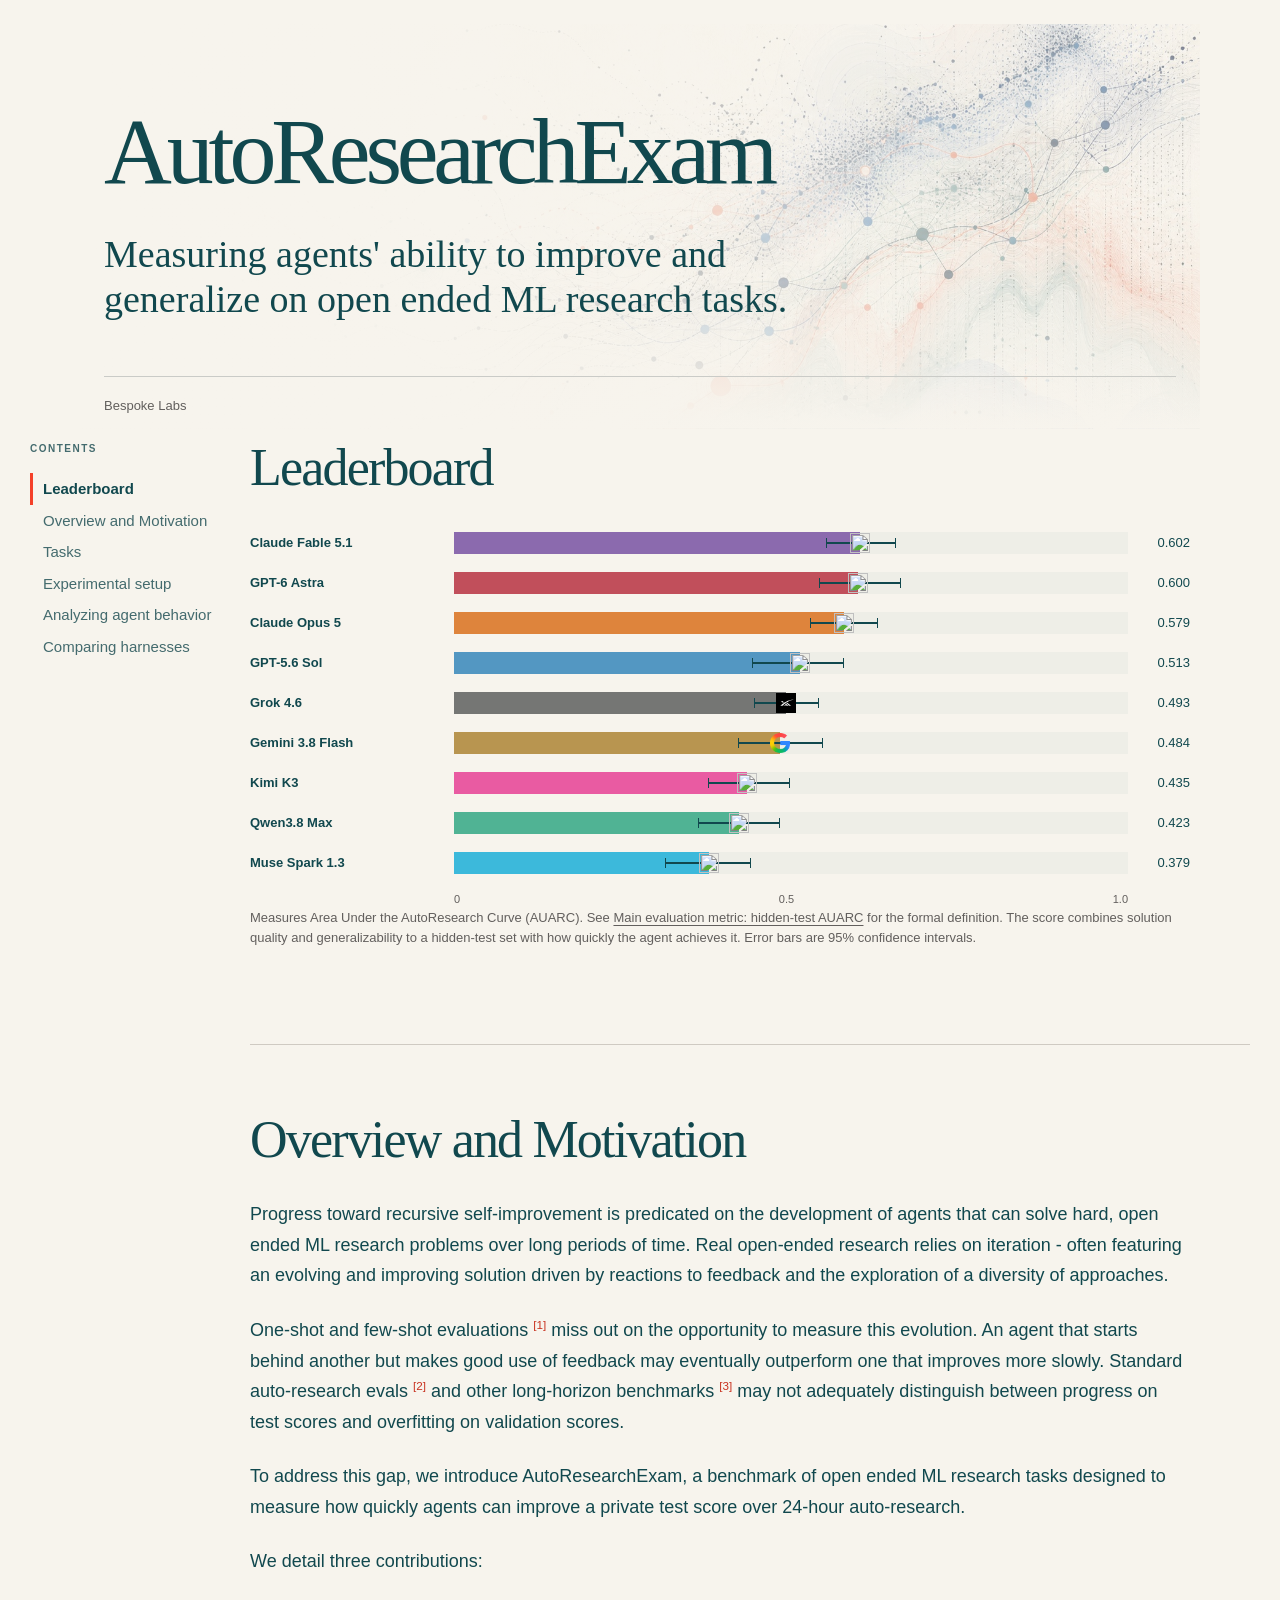
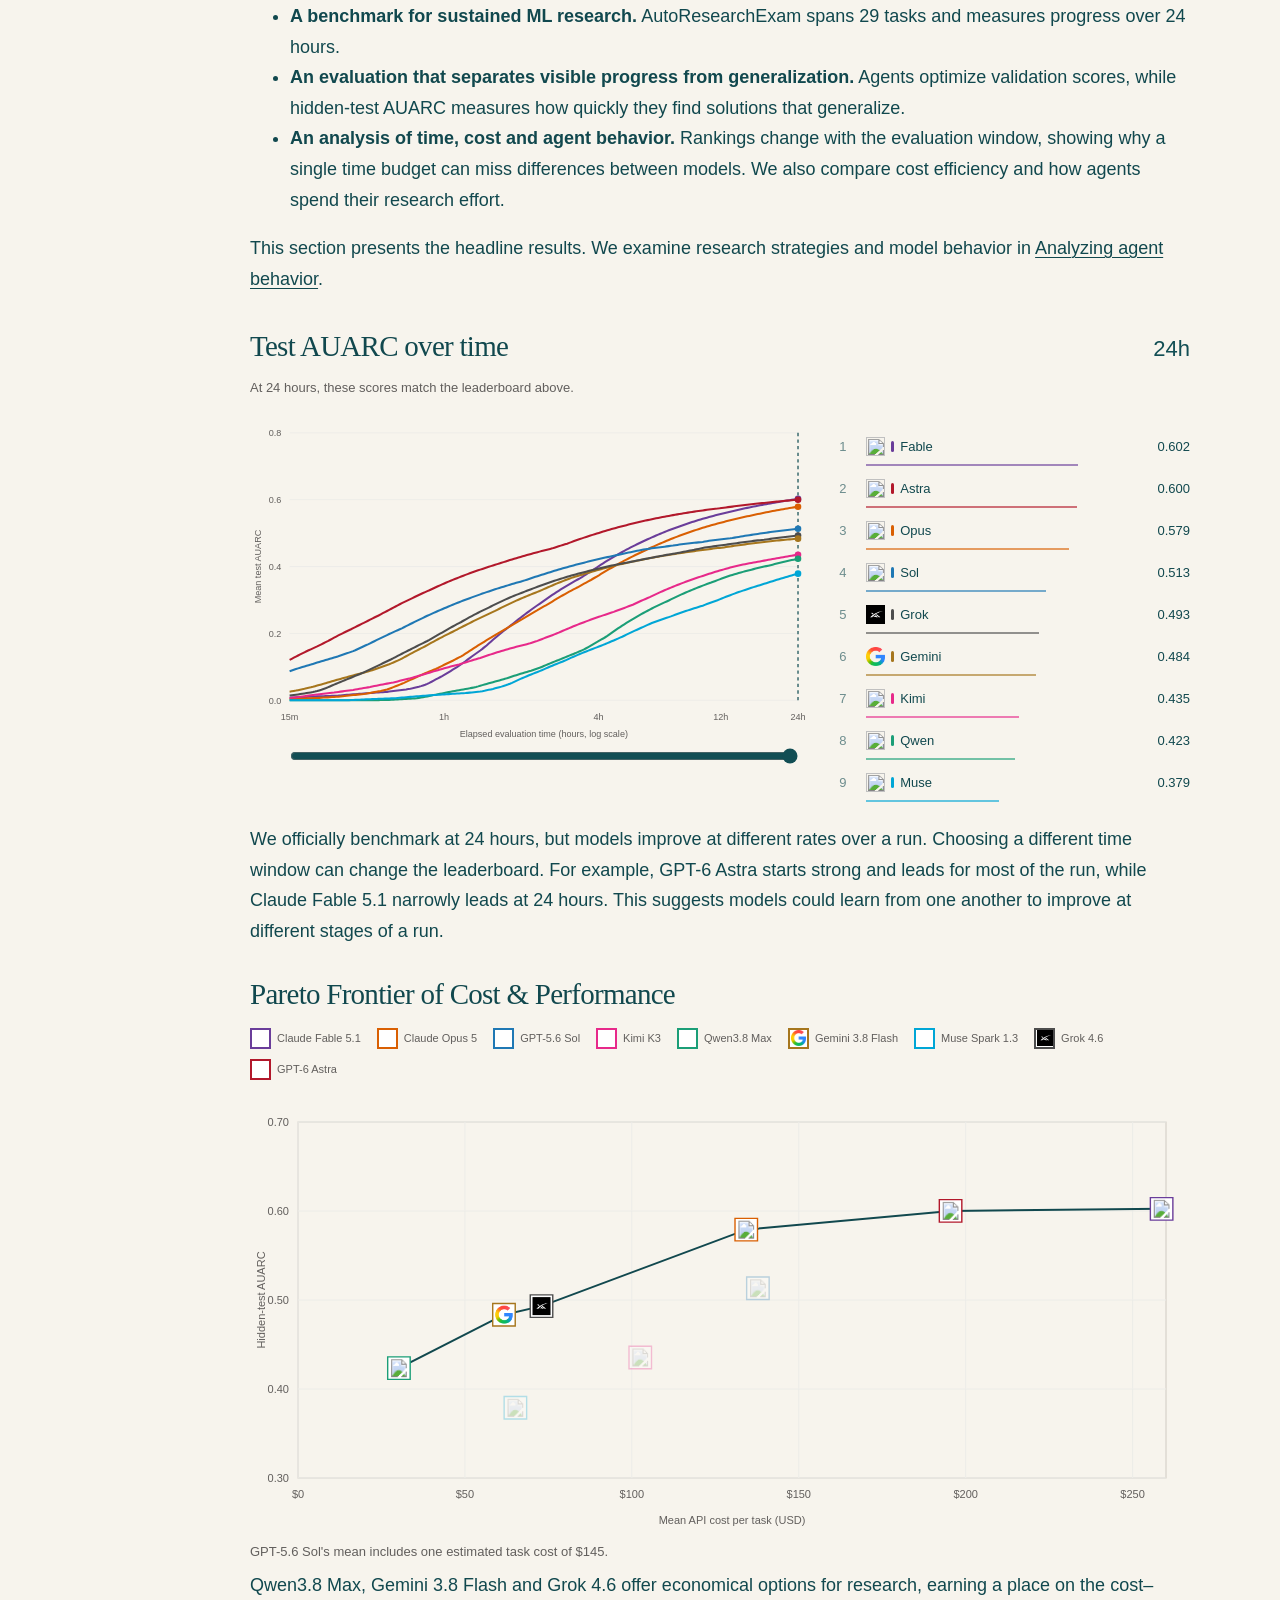
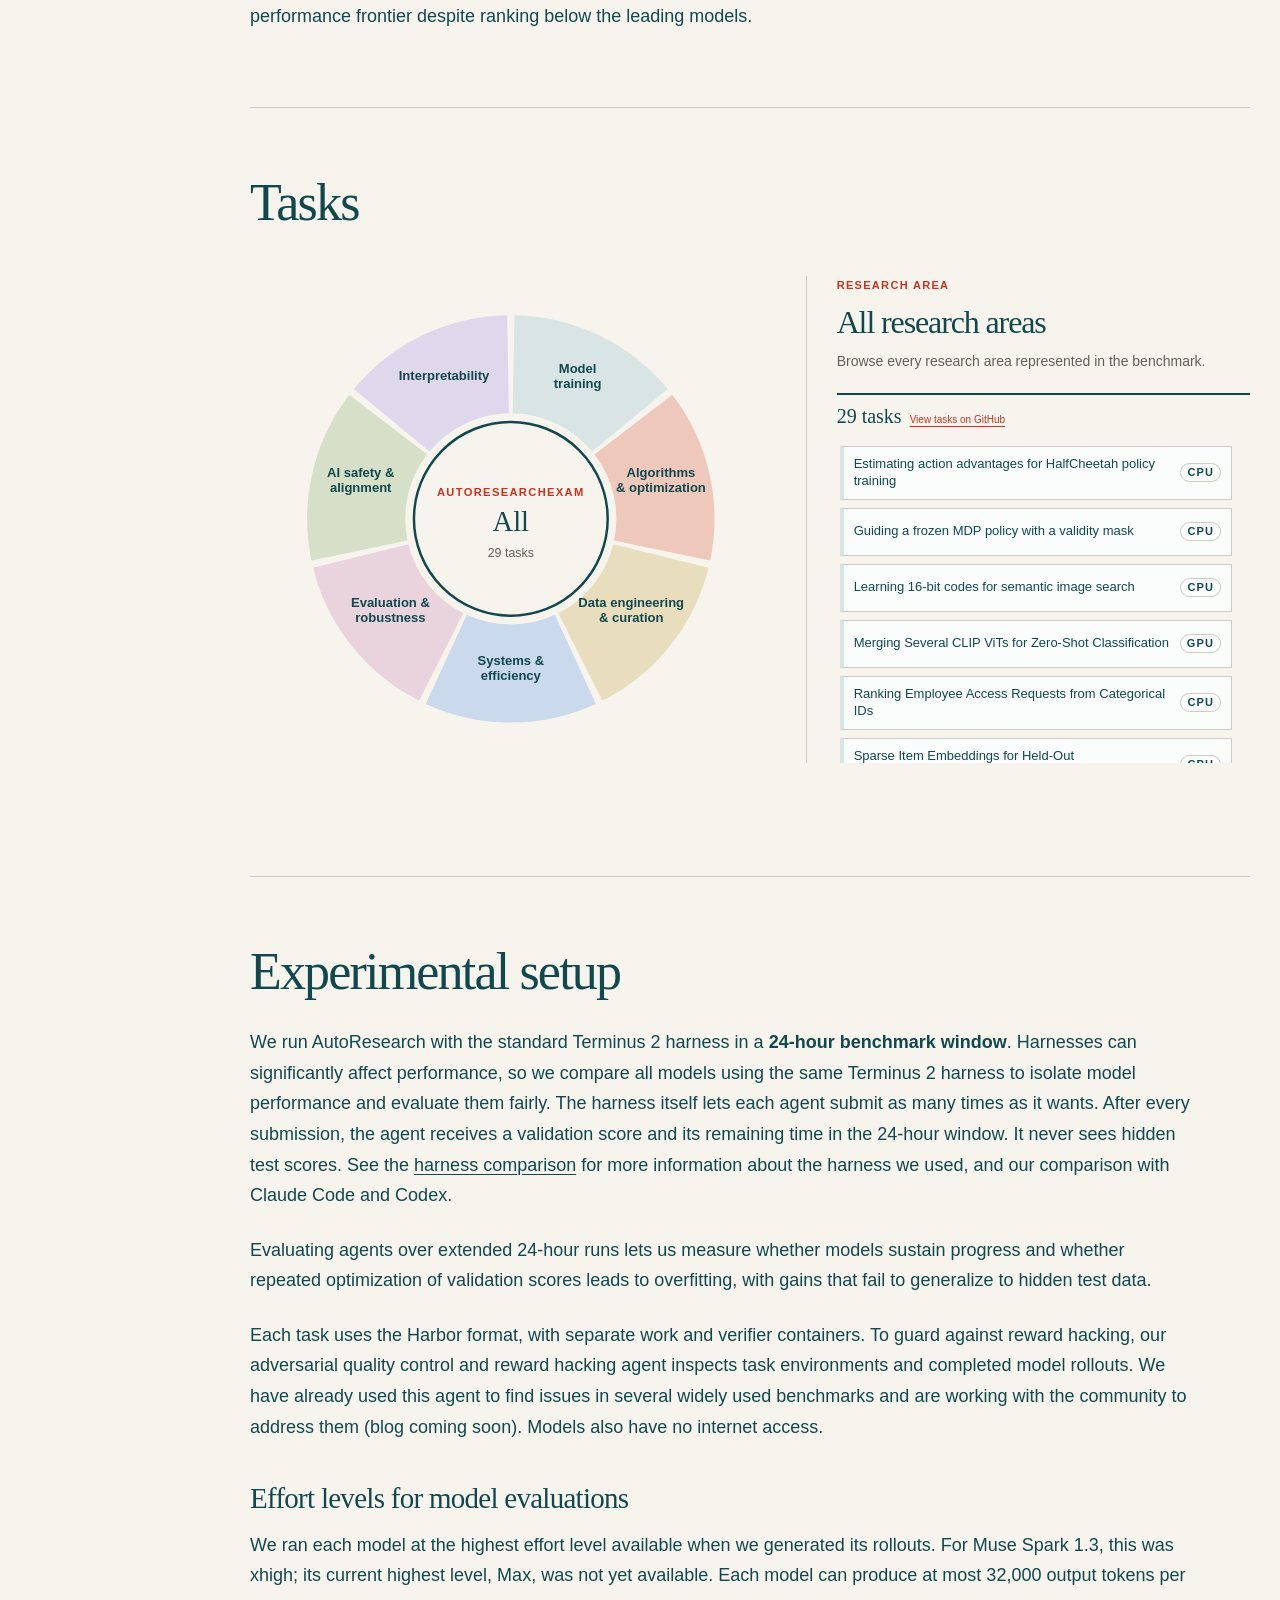
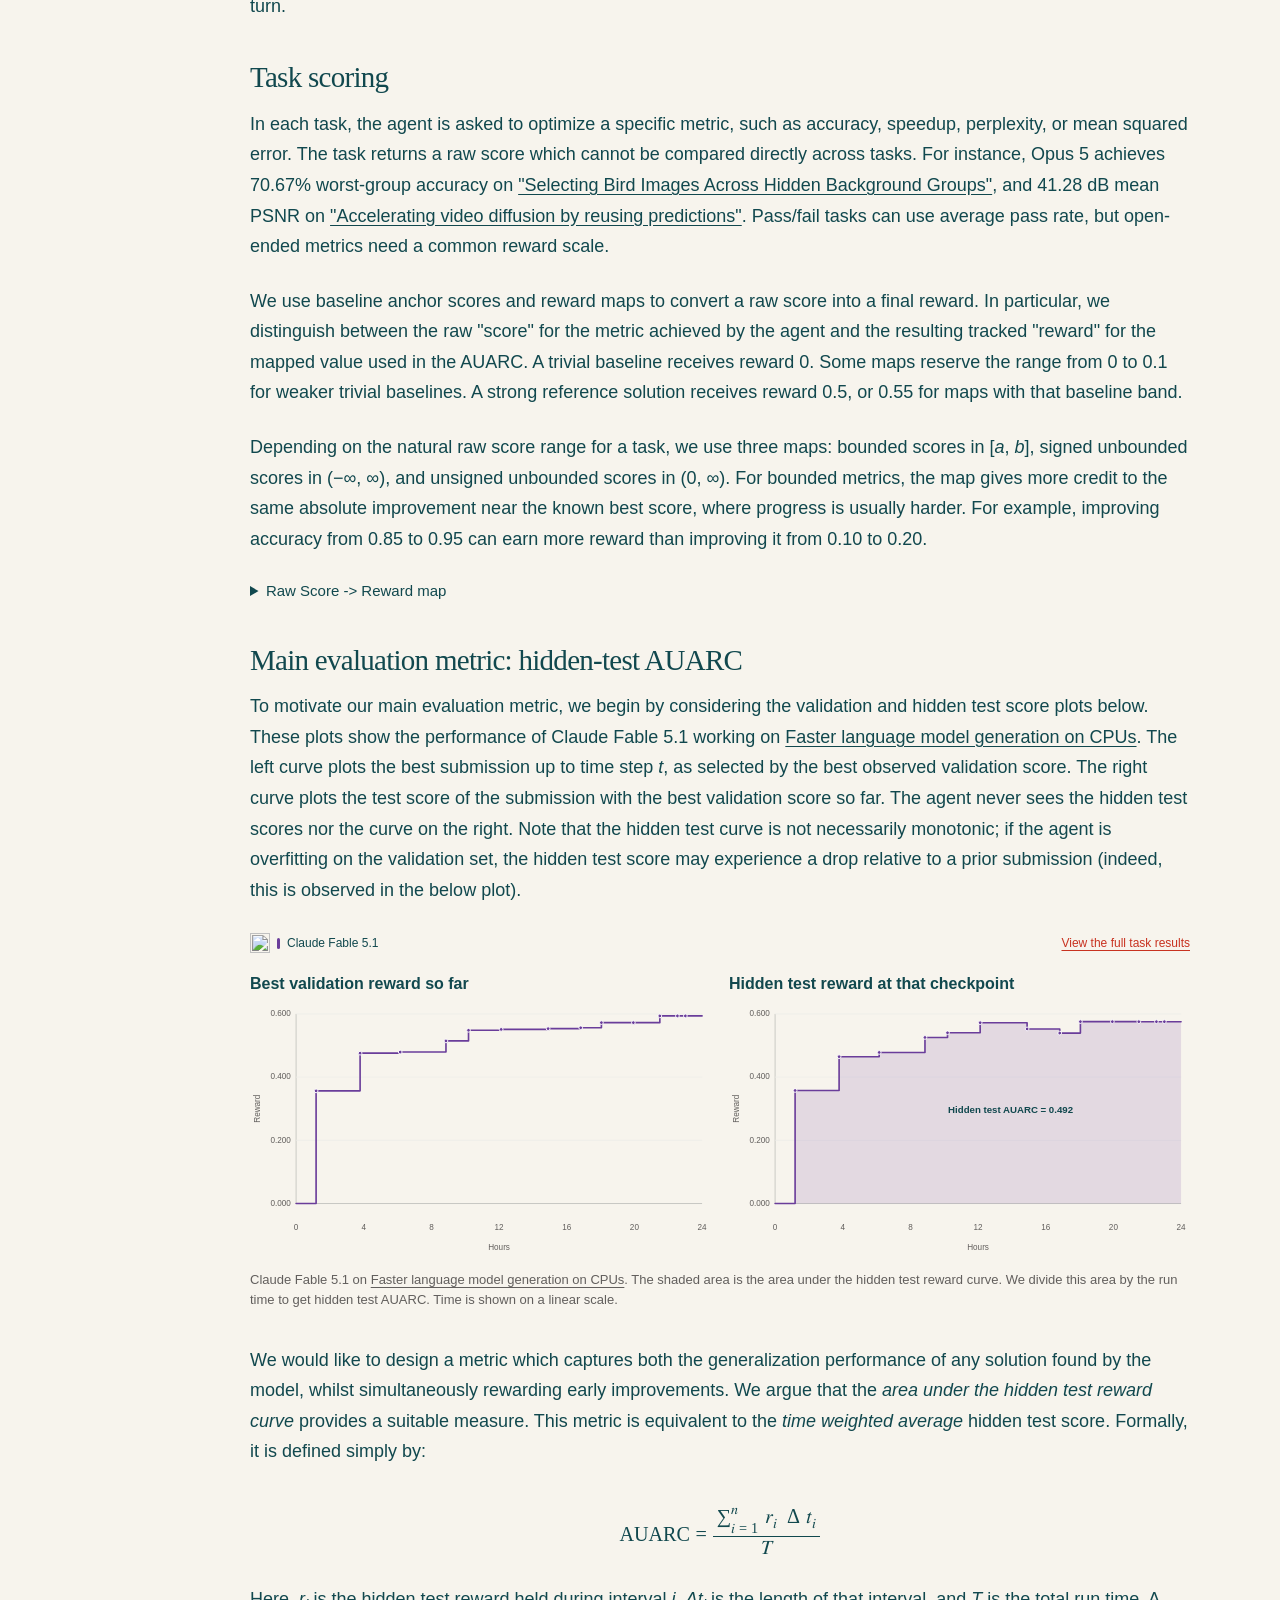
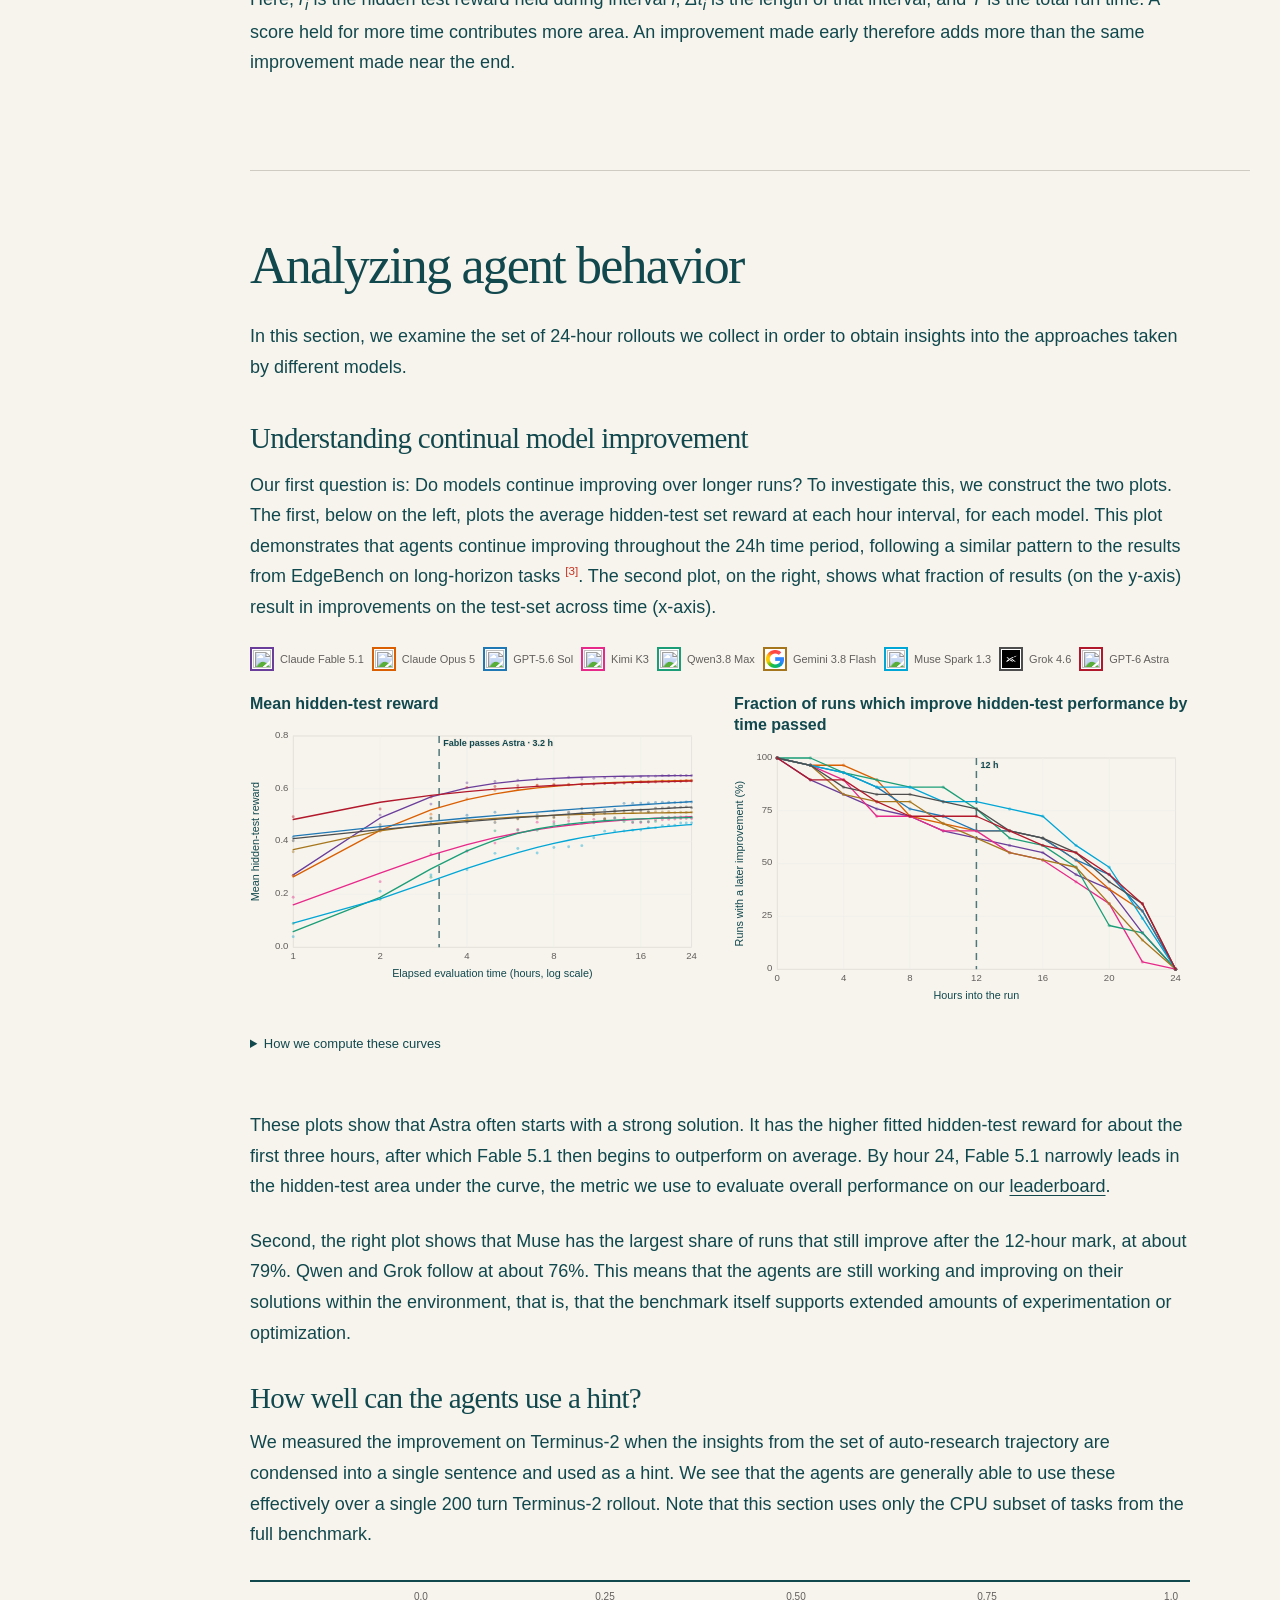
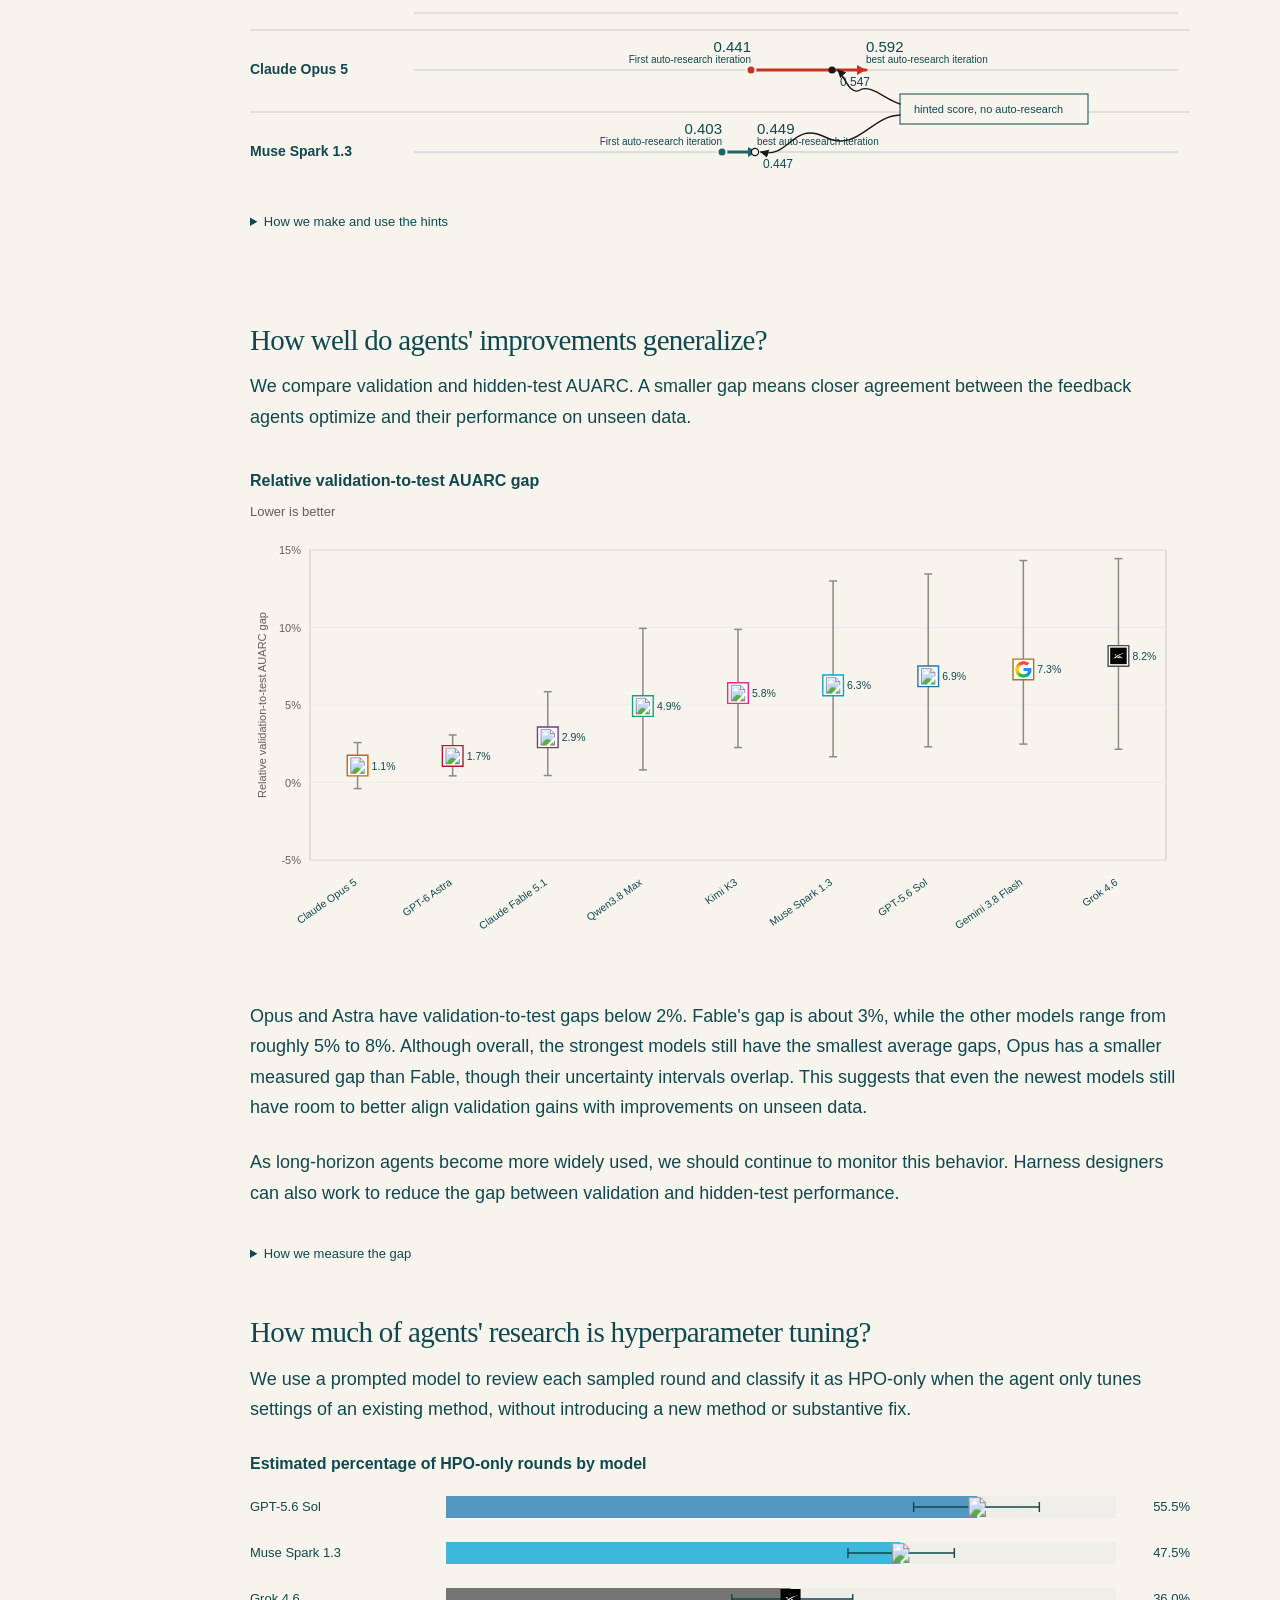
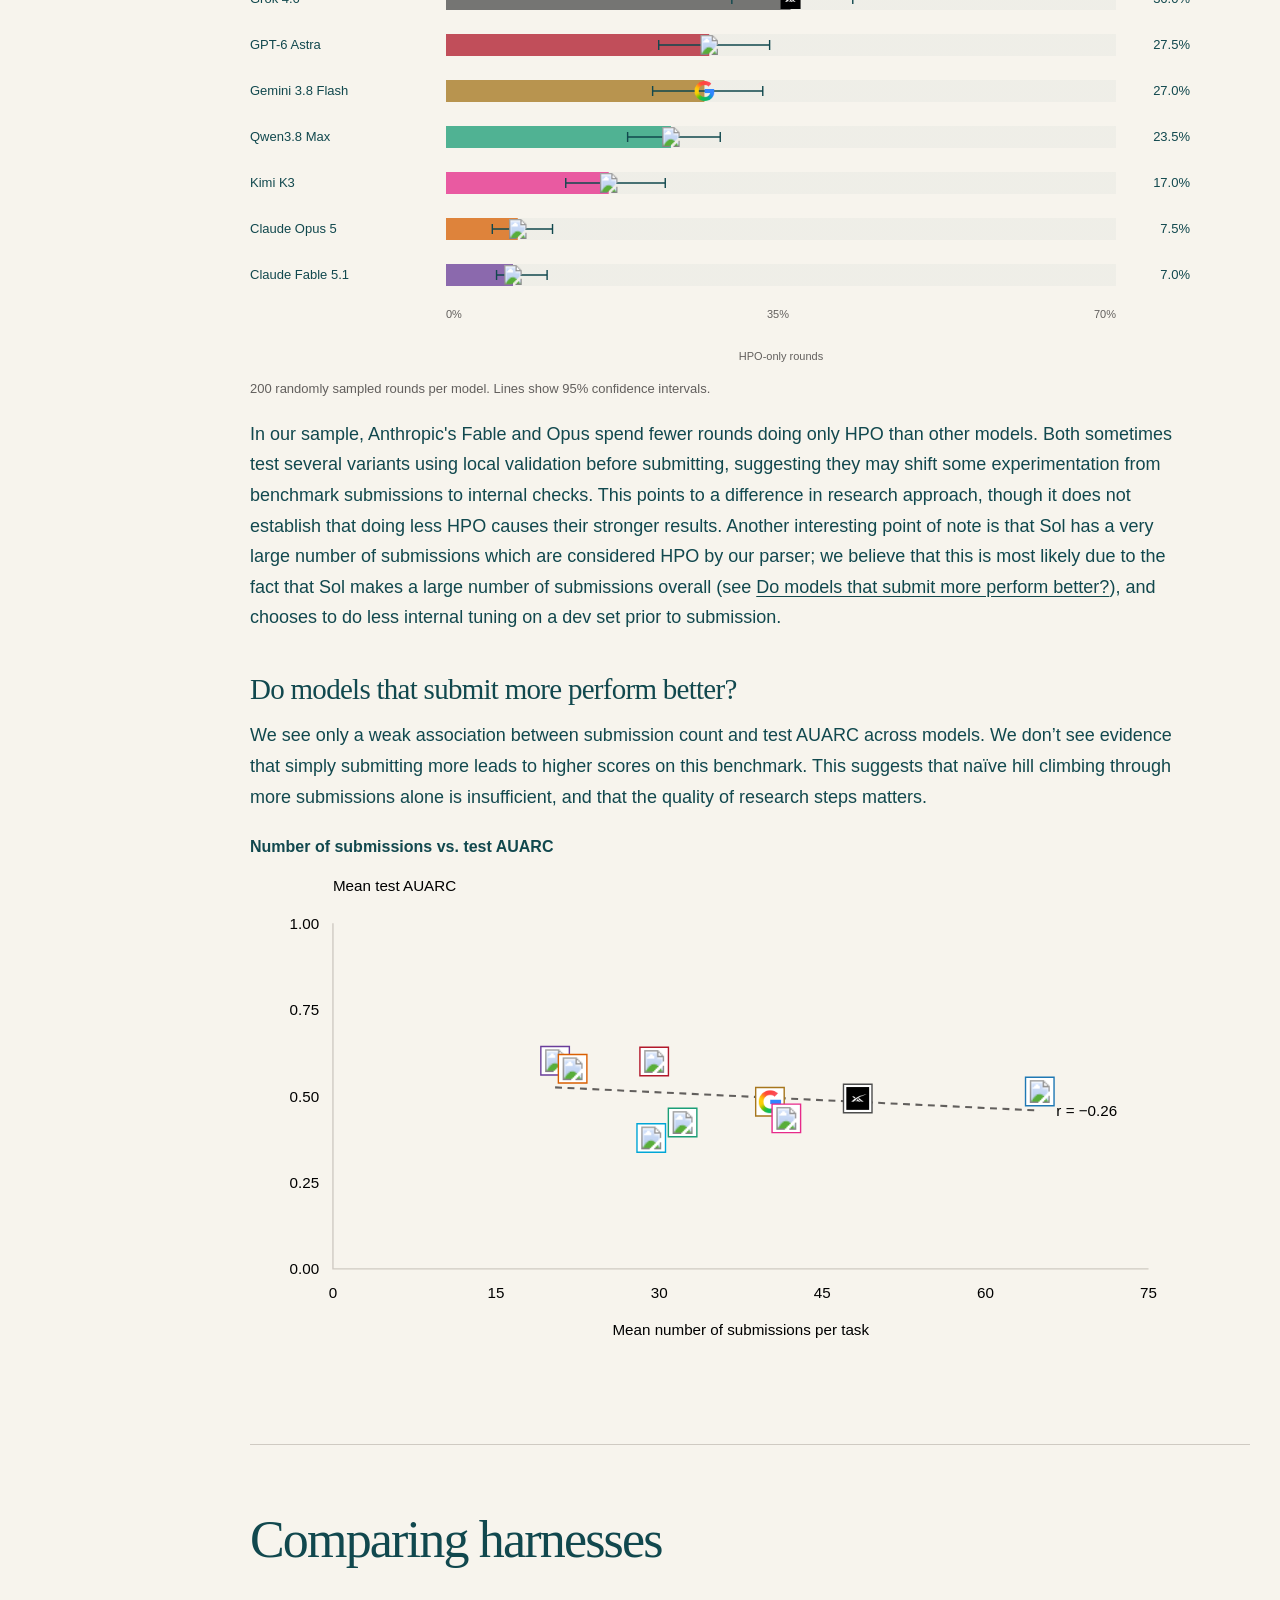
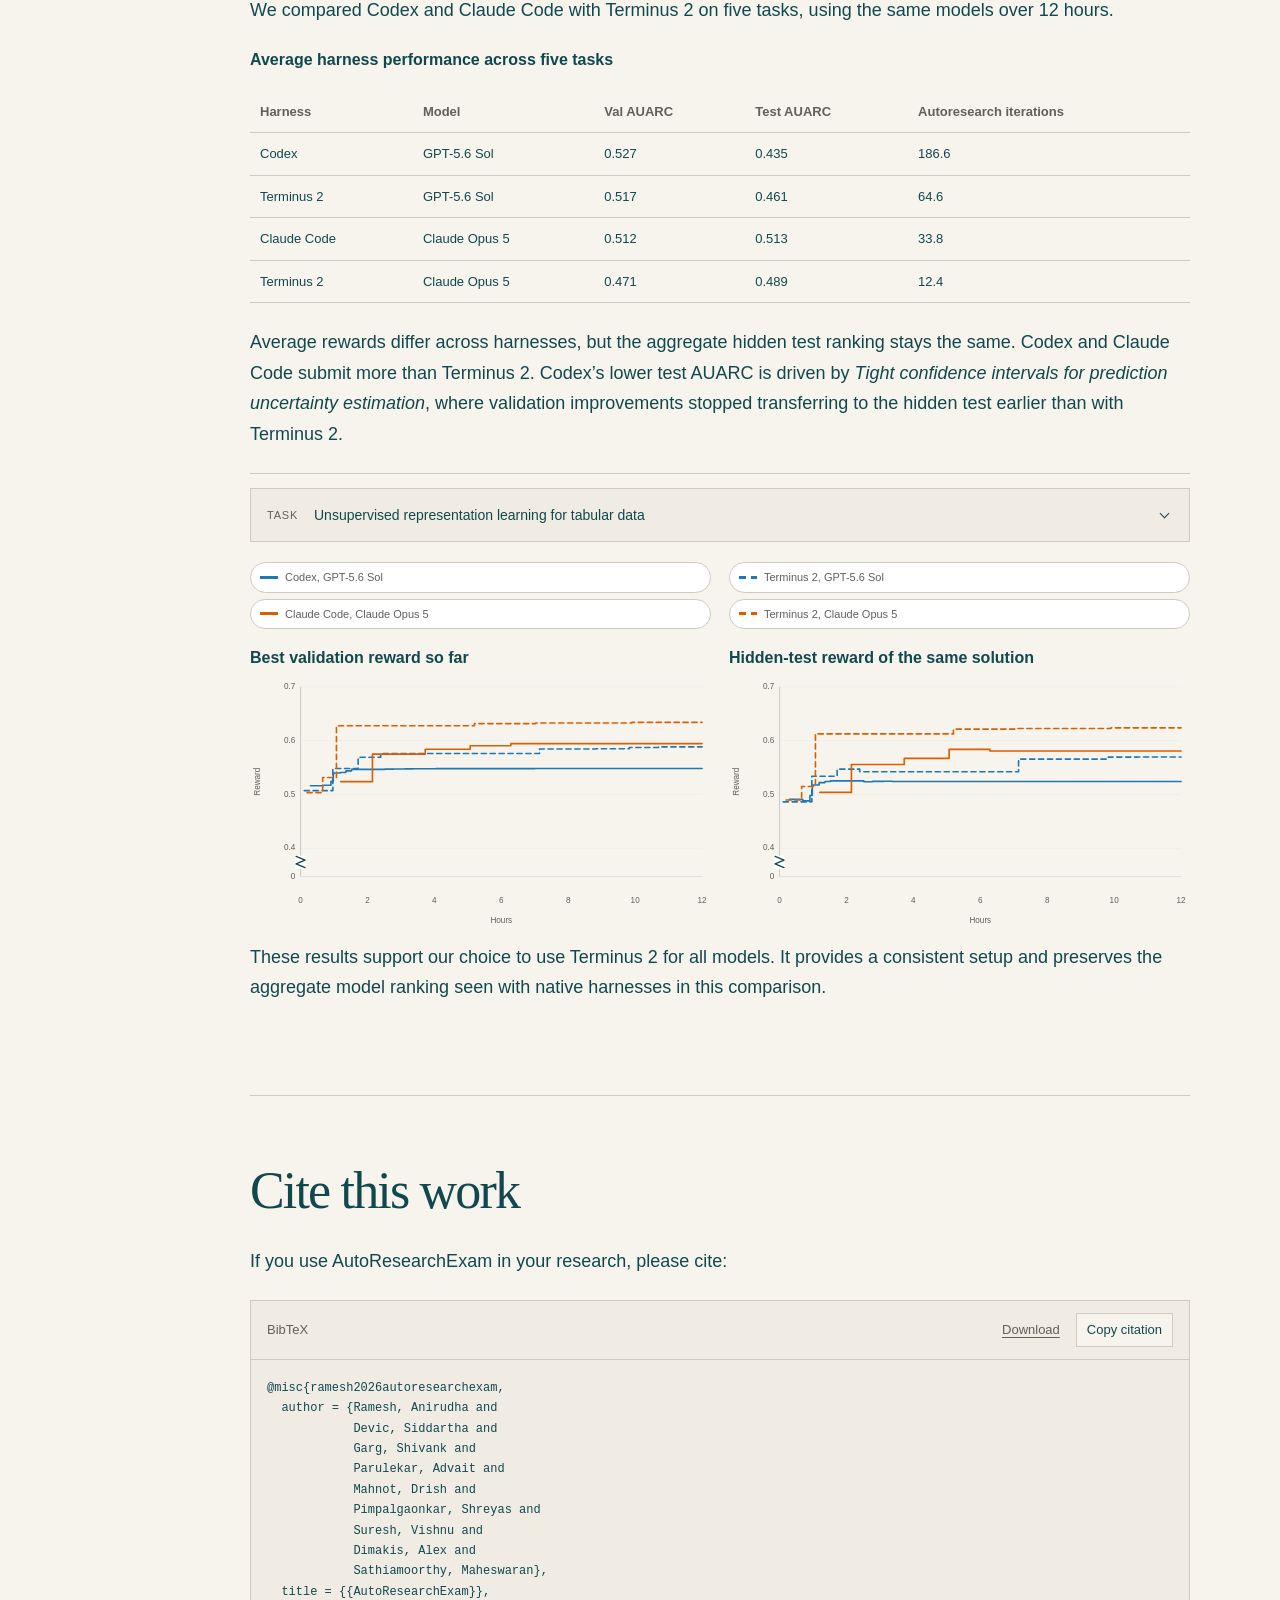
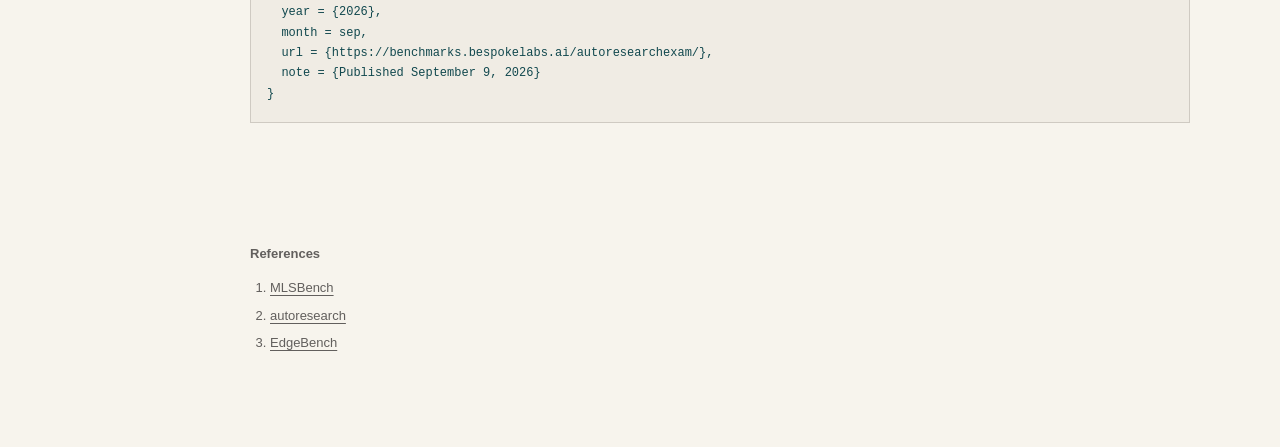
==== commit 12caba03: "Refine task scoring copy" ====
--- a/blog.html
+++ b/blog.html
@@ -89,10 +89,9 @@
       </div>
       <h3>Task scoring</h3>
       <div class="prose scoring-prose">
-        <p>In each task, the agent is asked to optimize a specific metric, such as accuracy, speedup, perplexity, or mean squared error. The task returns a raw score, and raw scores cannot be compared directly across tasks. For instance, Opus 5 achieves 70.67 percent worst-group accuracy on <a href="tasks.html#coreset-selection-group-robust-waterbirds">"Selecting Bird Images Across Hidden Background Groups"</a>, and 41.28 dB mean PSNR on <a href="tasks.html#fastercache-budgeted-video-dit-cache-policy">"Accelerating video diffusion by reusing predictions"</a>. Pass/fail tasks can use average pass rate, but open-ended metrics need a common reward scale.</p>
+        <p>In each task, the agent is asked to optimize a specific metric, such as accuracy, speedup, perplexity, or mean squared error. The task returns a raw score which cannot be compared directly across tasks. For instance, Opus 5 achieves 70.67% worst-group accuracy on <a href="tasks.html#coreset-selection-group-robust-waterbirds">"Selecting Bird Images Across Hidden Background Groups"</a>, and 41.28 dB mean PSNR on <a href="tasks.html#fastercache-budgeted-video-dit-cache-policy">"Accelerating video diffusion by reusing predictions"</a>. Pass/fail tasks can use average pass rate, but open-ended metrics need a common reward scale.</p>
         <p>We use baseline anchor scores and reward maps to convert a raw score into a final reward. In particular, we distinguish between the raw "score" for the metric achieved by the agent and the resulting tracked "reward" for the mapped value used in the AUARC. A trivial baseline receives reward 0. Some maps reserve the range from 0 to 0.1 for weaker trivial baselines. A strong reference solution receives reward 0.5, or 0.55 for maps with that baseline band.</p>
         <p>Depending on the natural raw score range for a task, we use three maps: bounded scores in [<em>a</em>, <em>b</em>], signed unbounded scores in (&minus;&infin;, &infin;), and unsigned unbounded scores in (0, &infin;). For bounded metrics, the map gives more credit to the same absolute improvement near the known best score, where progress is usually harder. For example, improving accuracy from 0.85 to 0.95 can earn more reward than improving it from 0.10 to 0.20.</p>
-        <p>Recall that the agent receives a validation score after each submission. It never receives the hidden test score.</p>
       </div>
       <div class="prose" id="reward-normalization">
         <details class="reward-formula">
@@ -299,7 +298,7 @@
         <details class="trajectory-method">
           <summary>How we make and use the hints</summary>
           <p>An LLM reads all AutoResearch trajectories from all models. It highlights key ideas that improved reward and writes a single sentence that summarizes an insight about the environment, problem, or verification procedure discovered during the trajectory.</p>
-          <p>We append the sentence to the task's <code>instruction.md</code> file. We release the hints with the tasks.</p>
+          <p>We append the sentence to the task's <code>instruction.md</code> file.</p>
         </details>
       </div>
     </section>
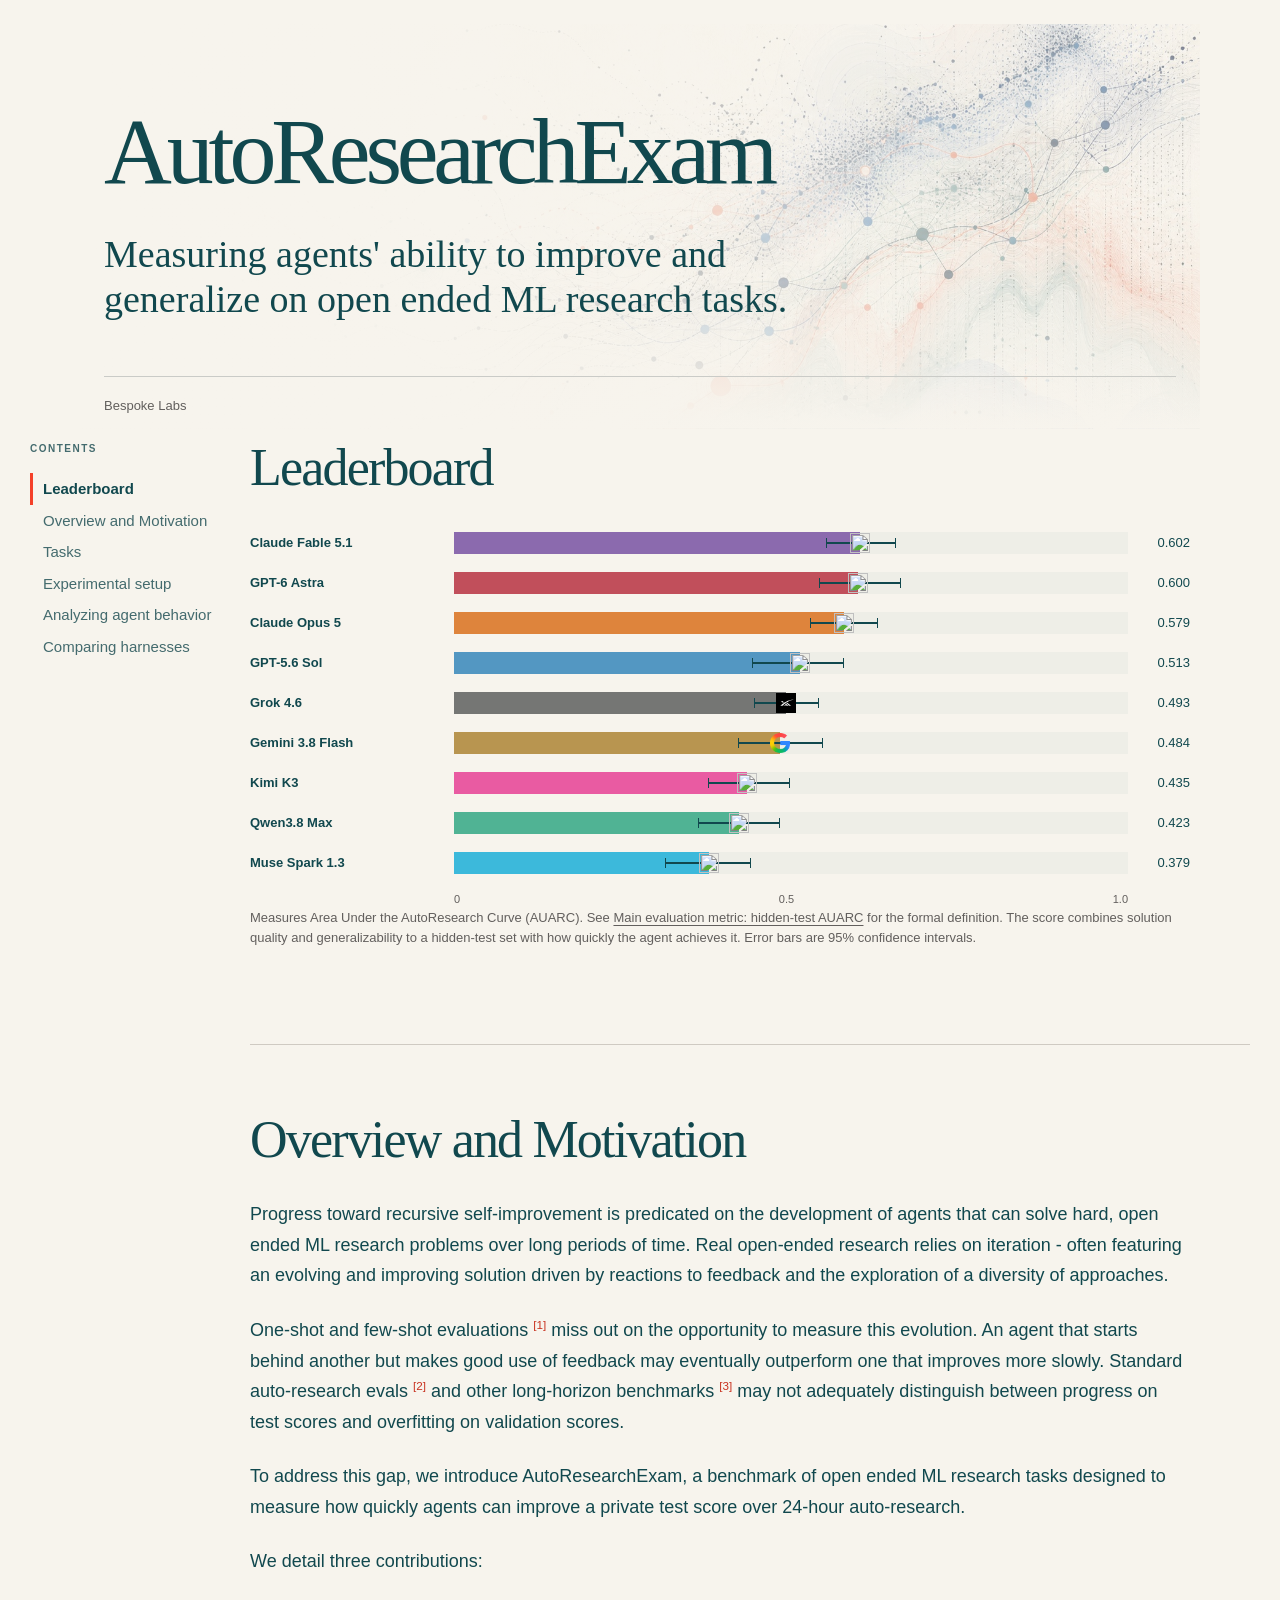
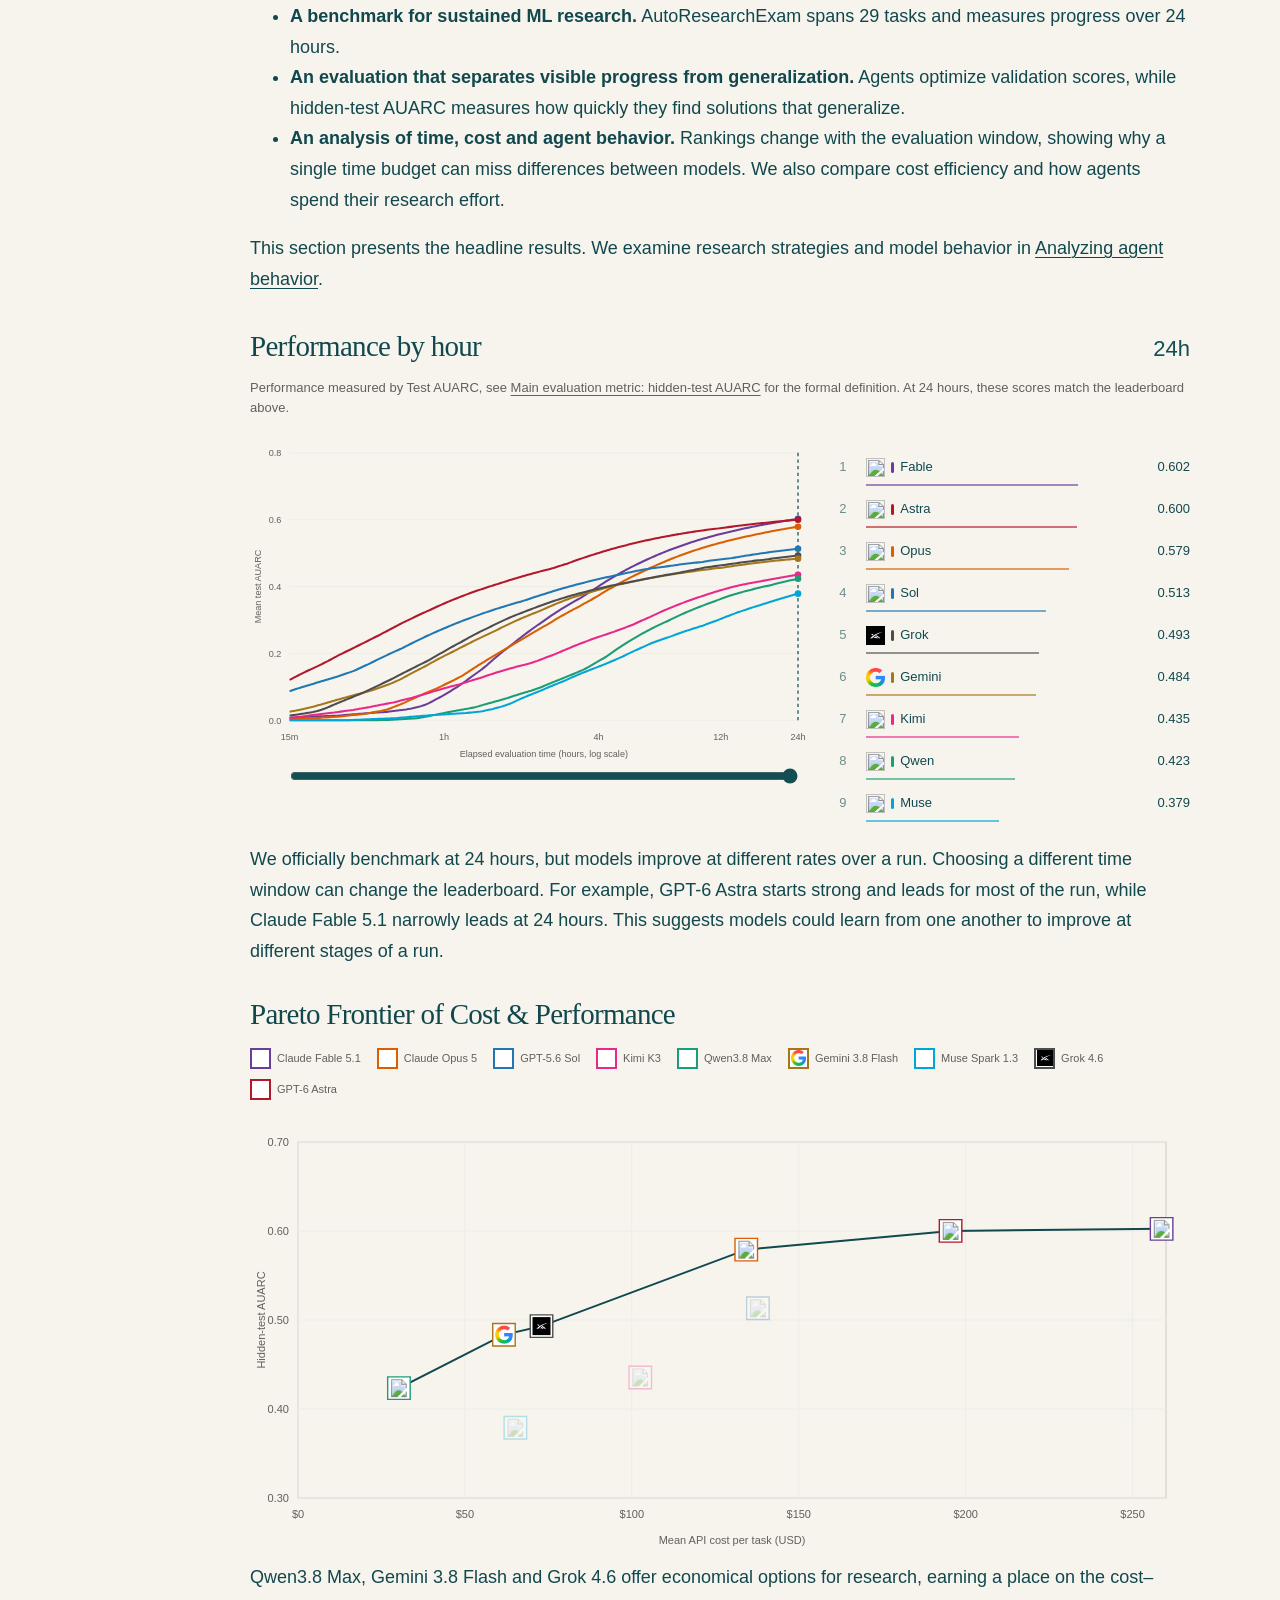
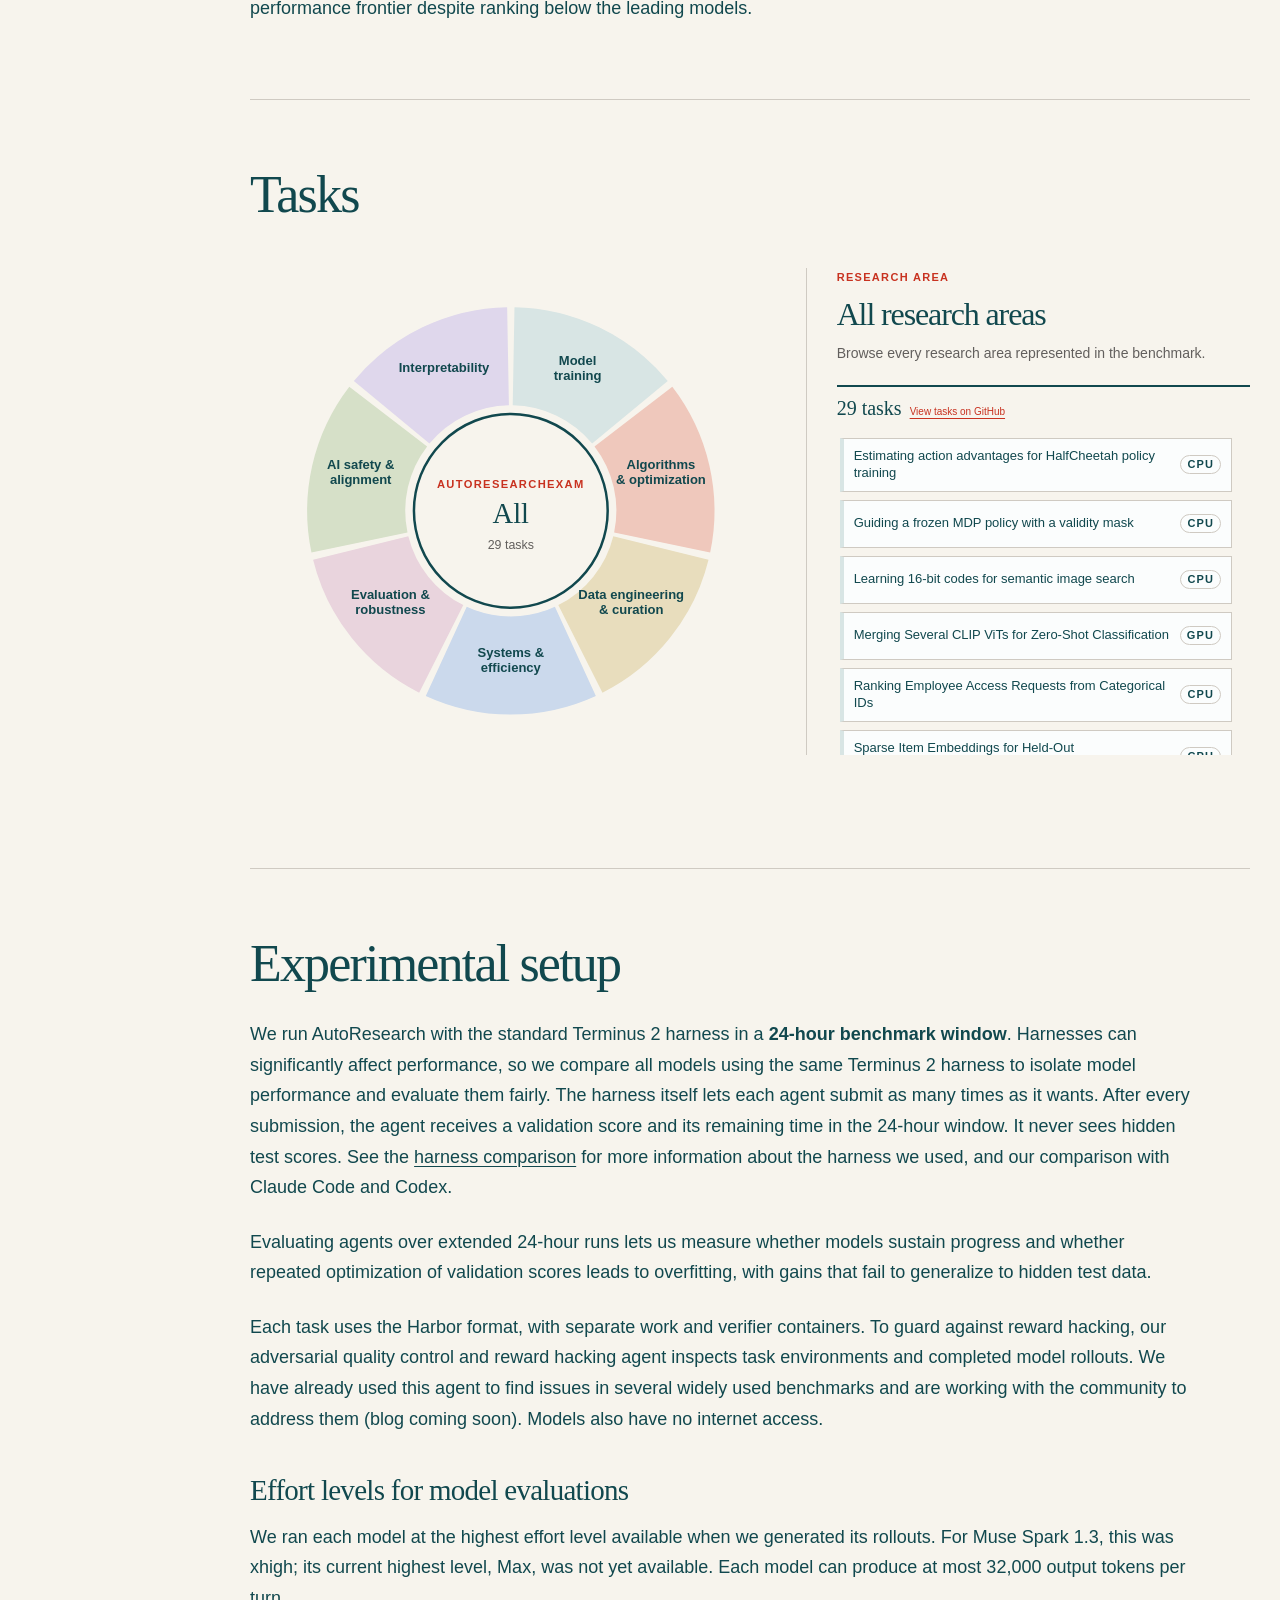
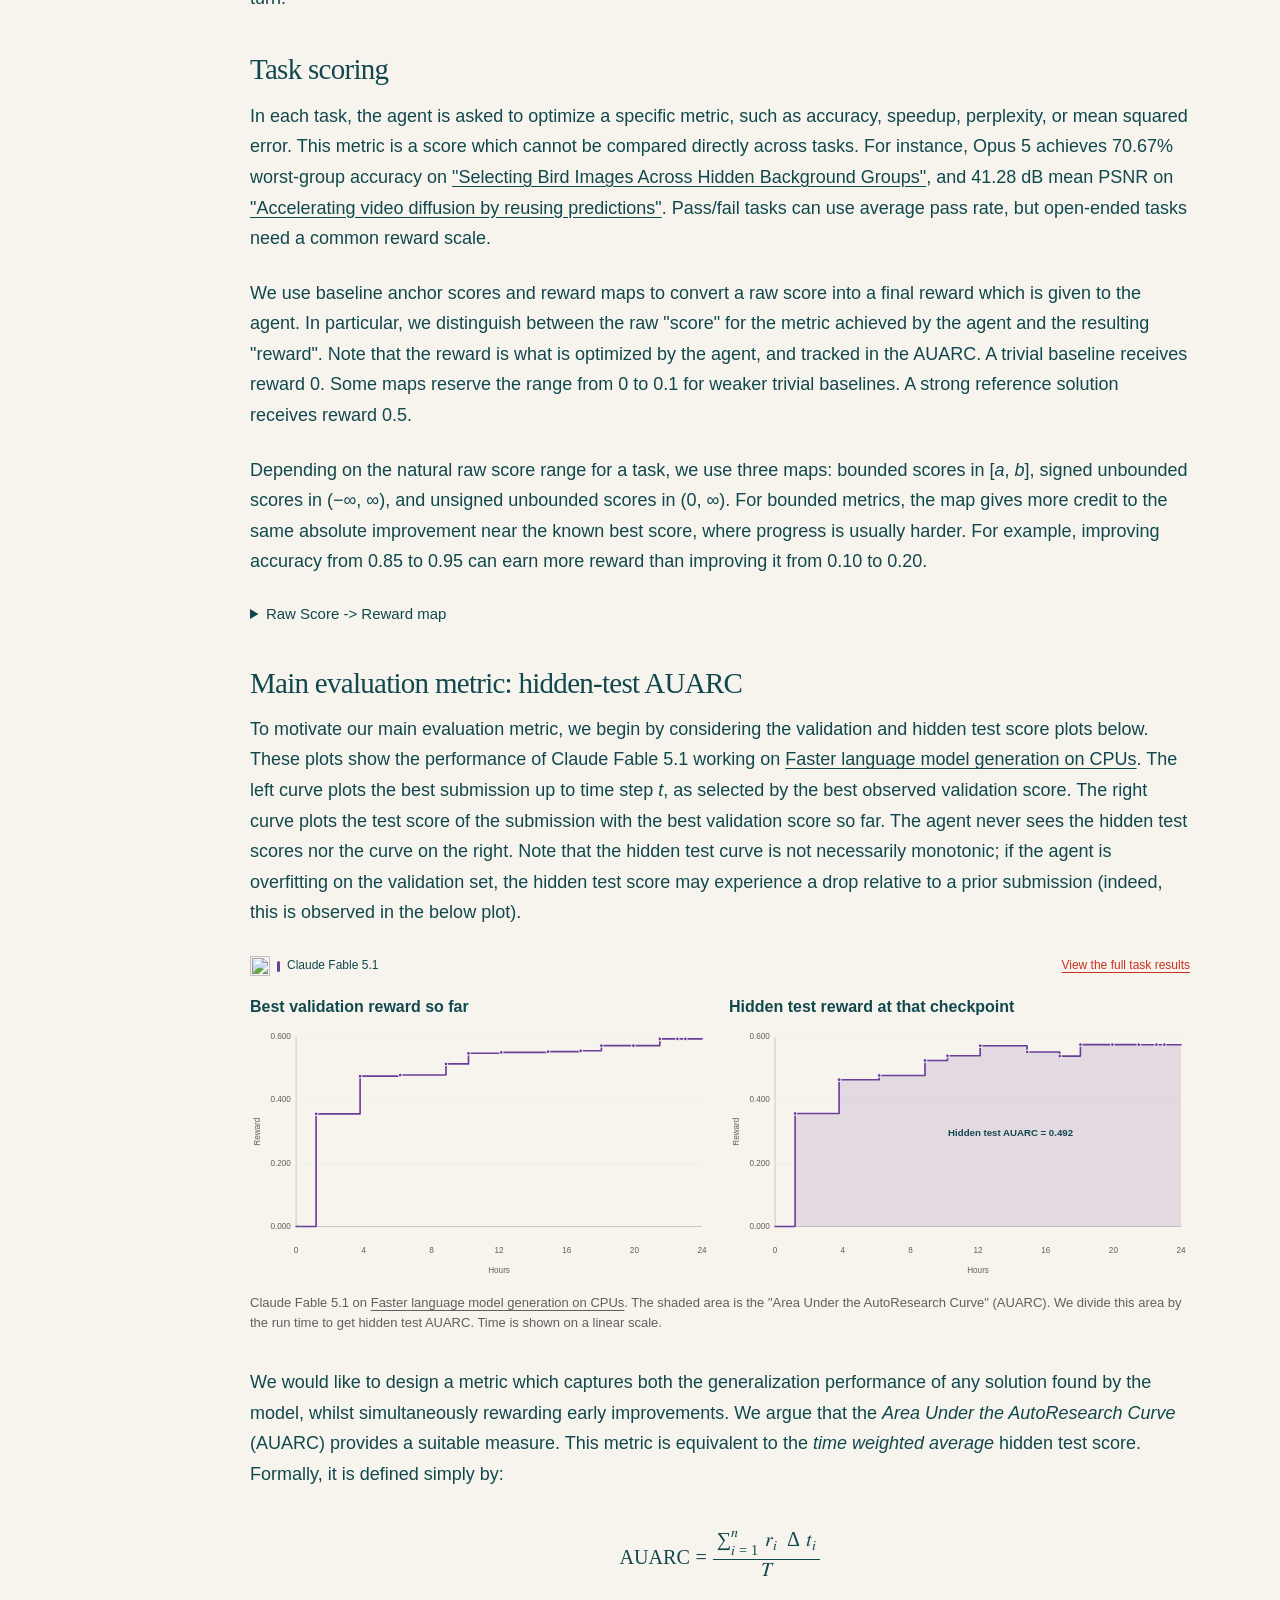
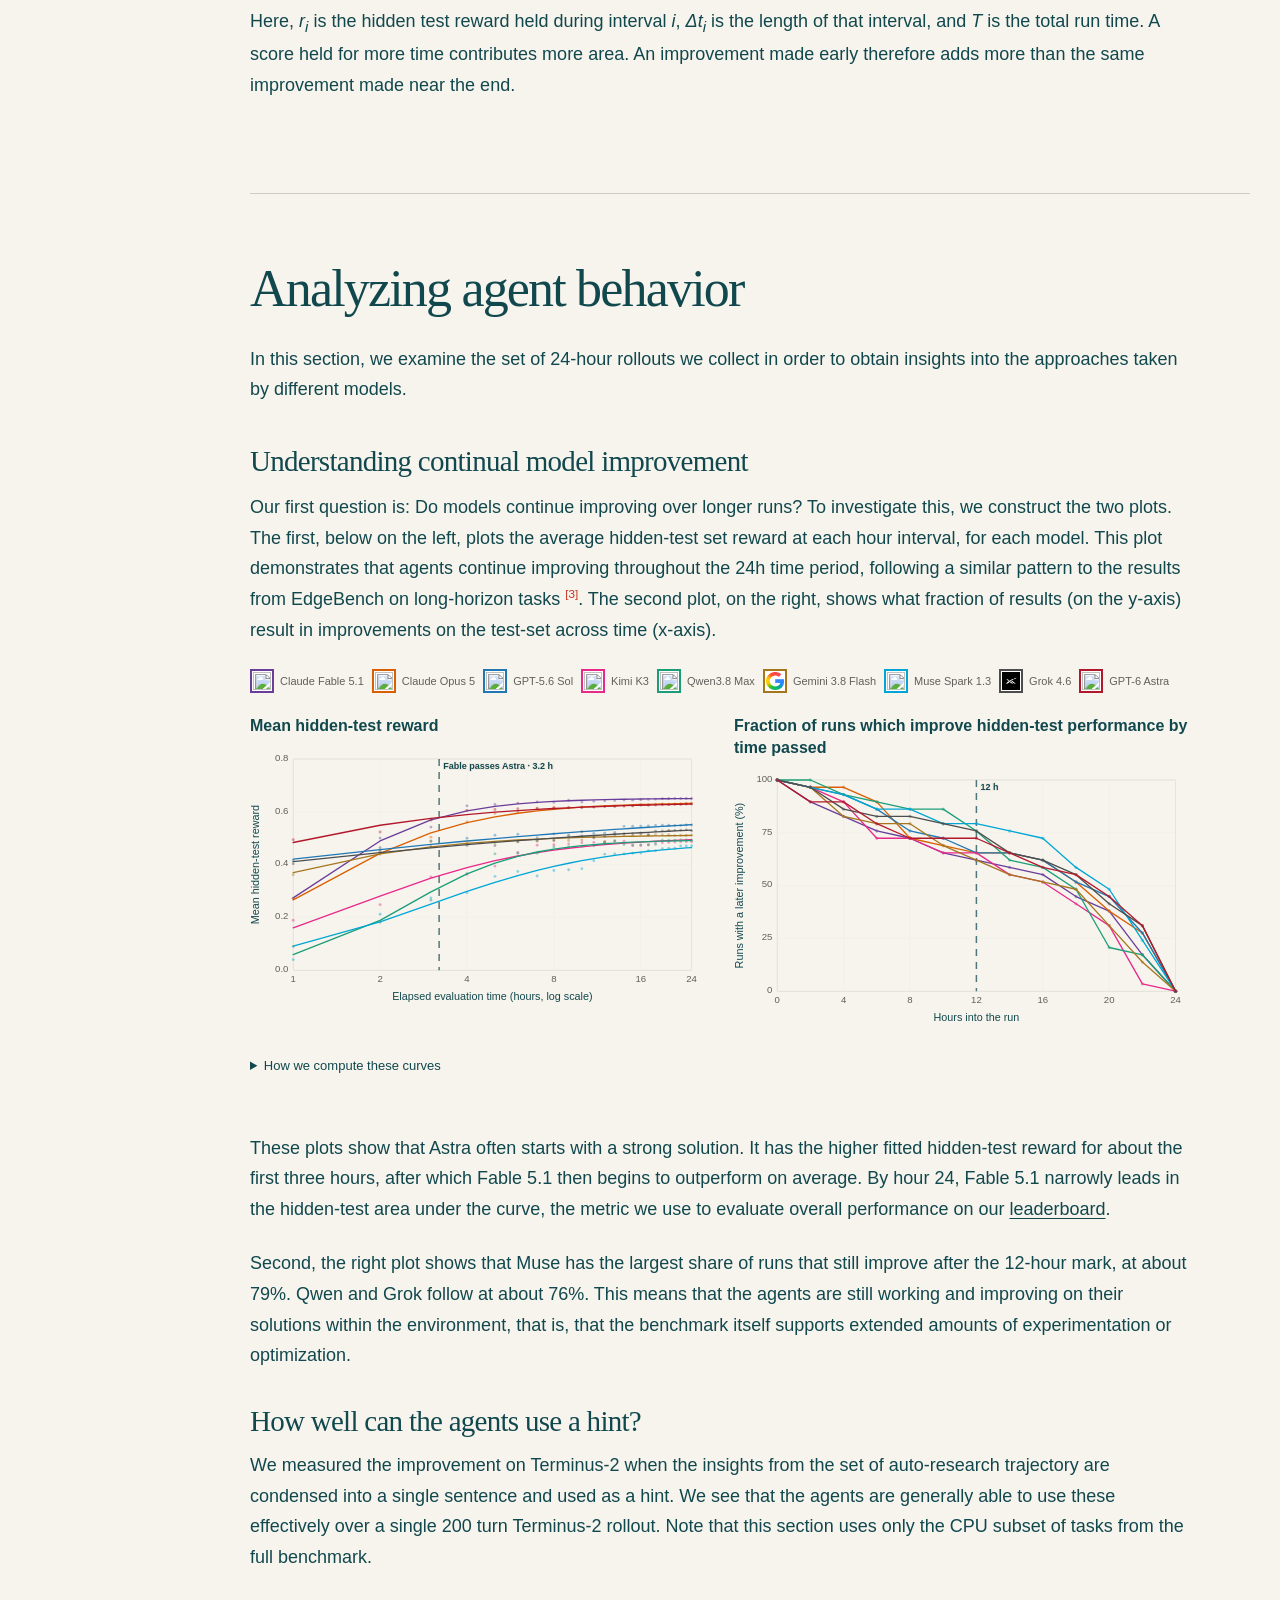
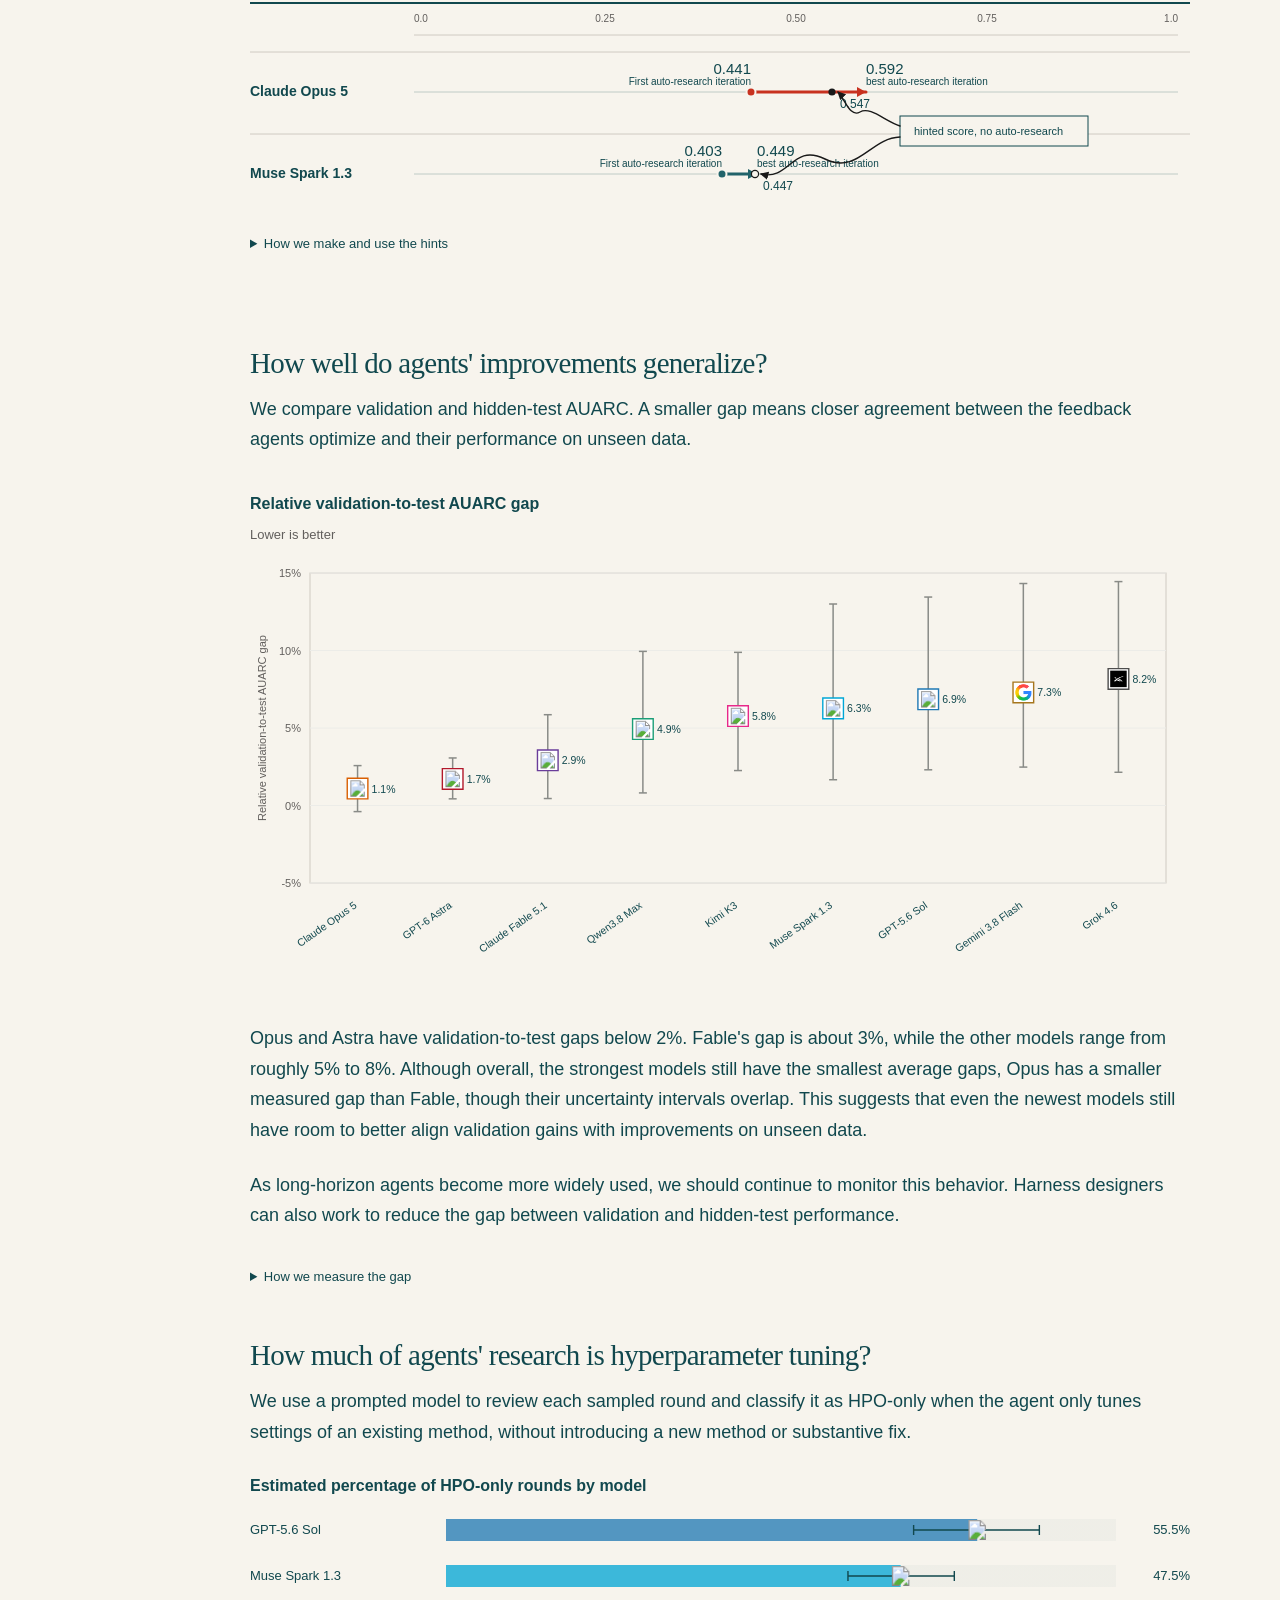
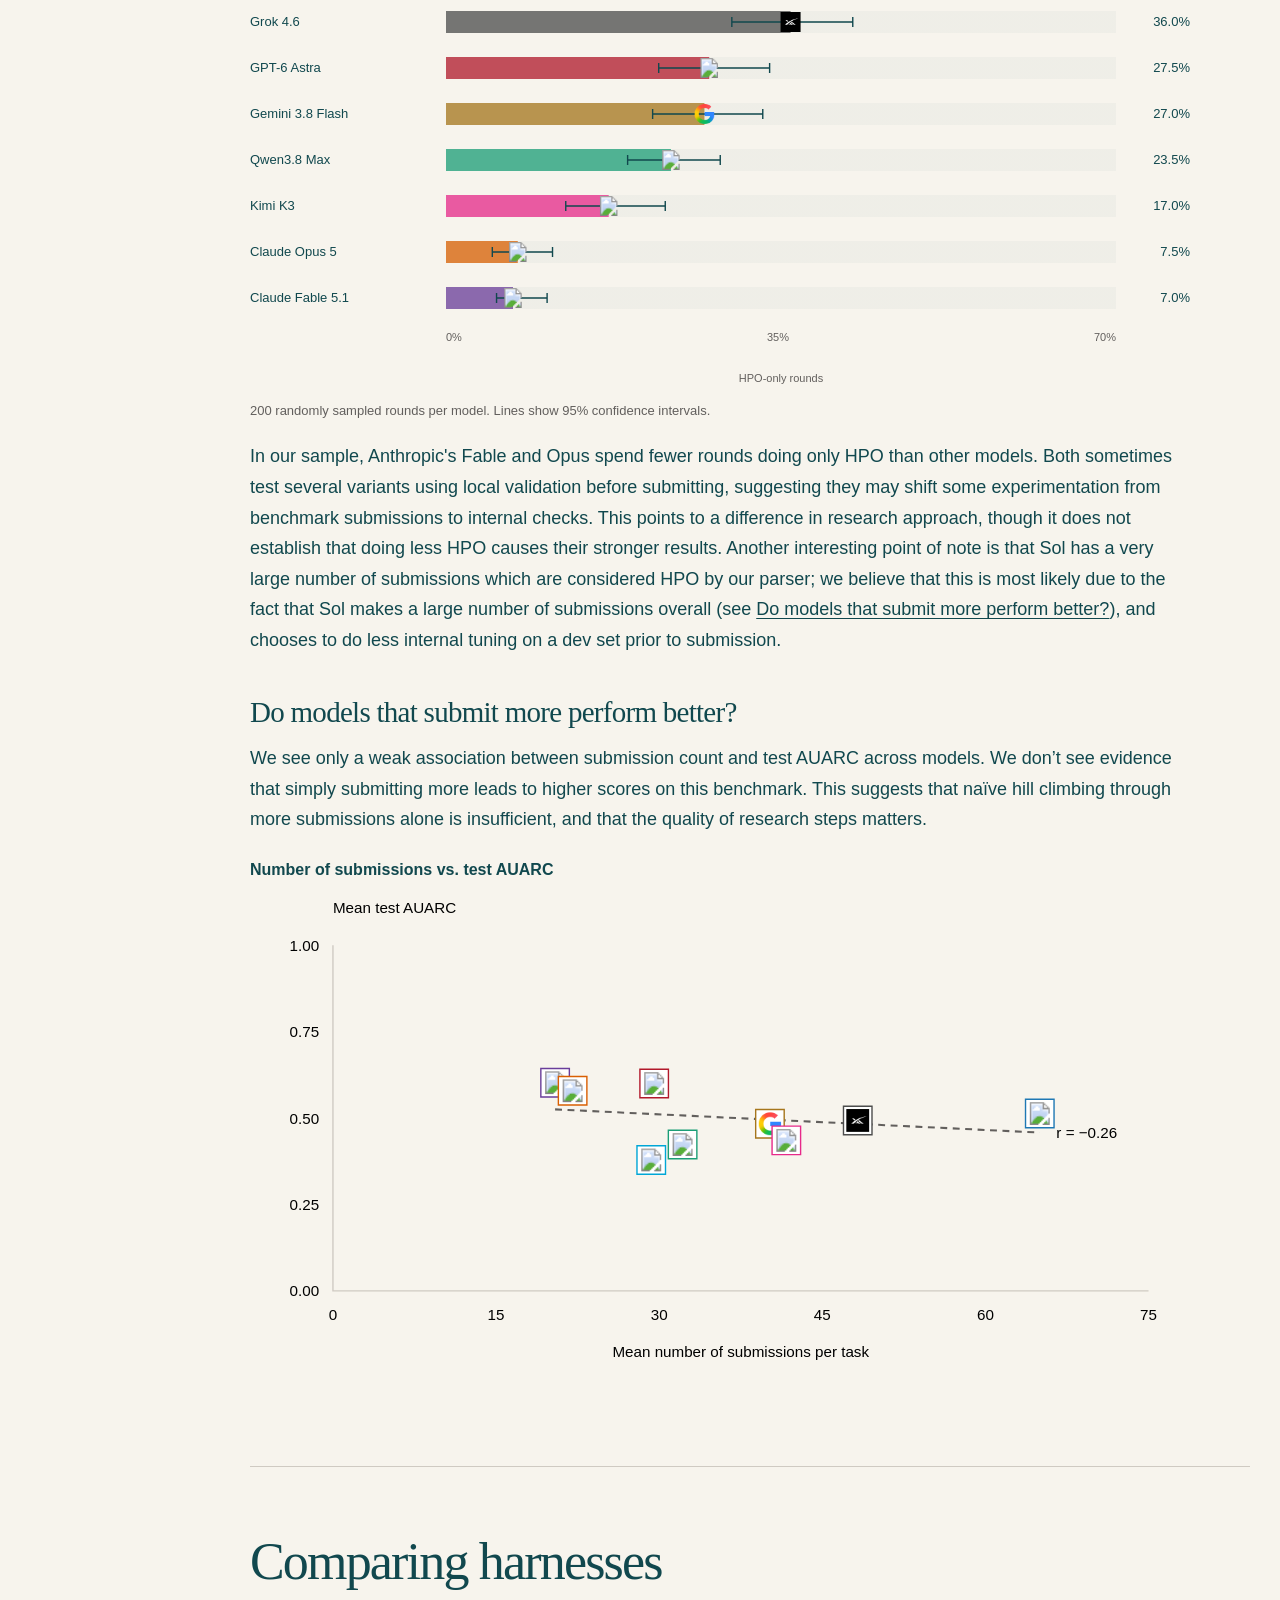
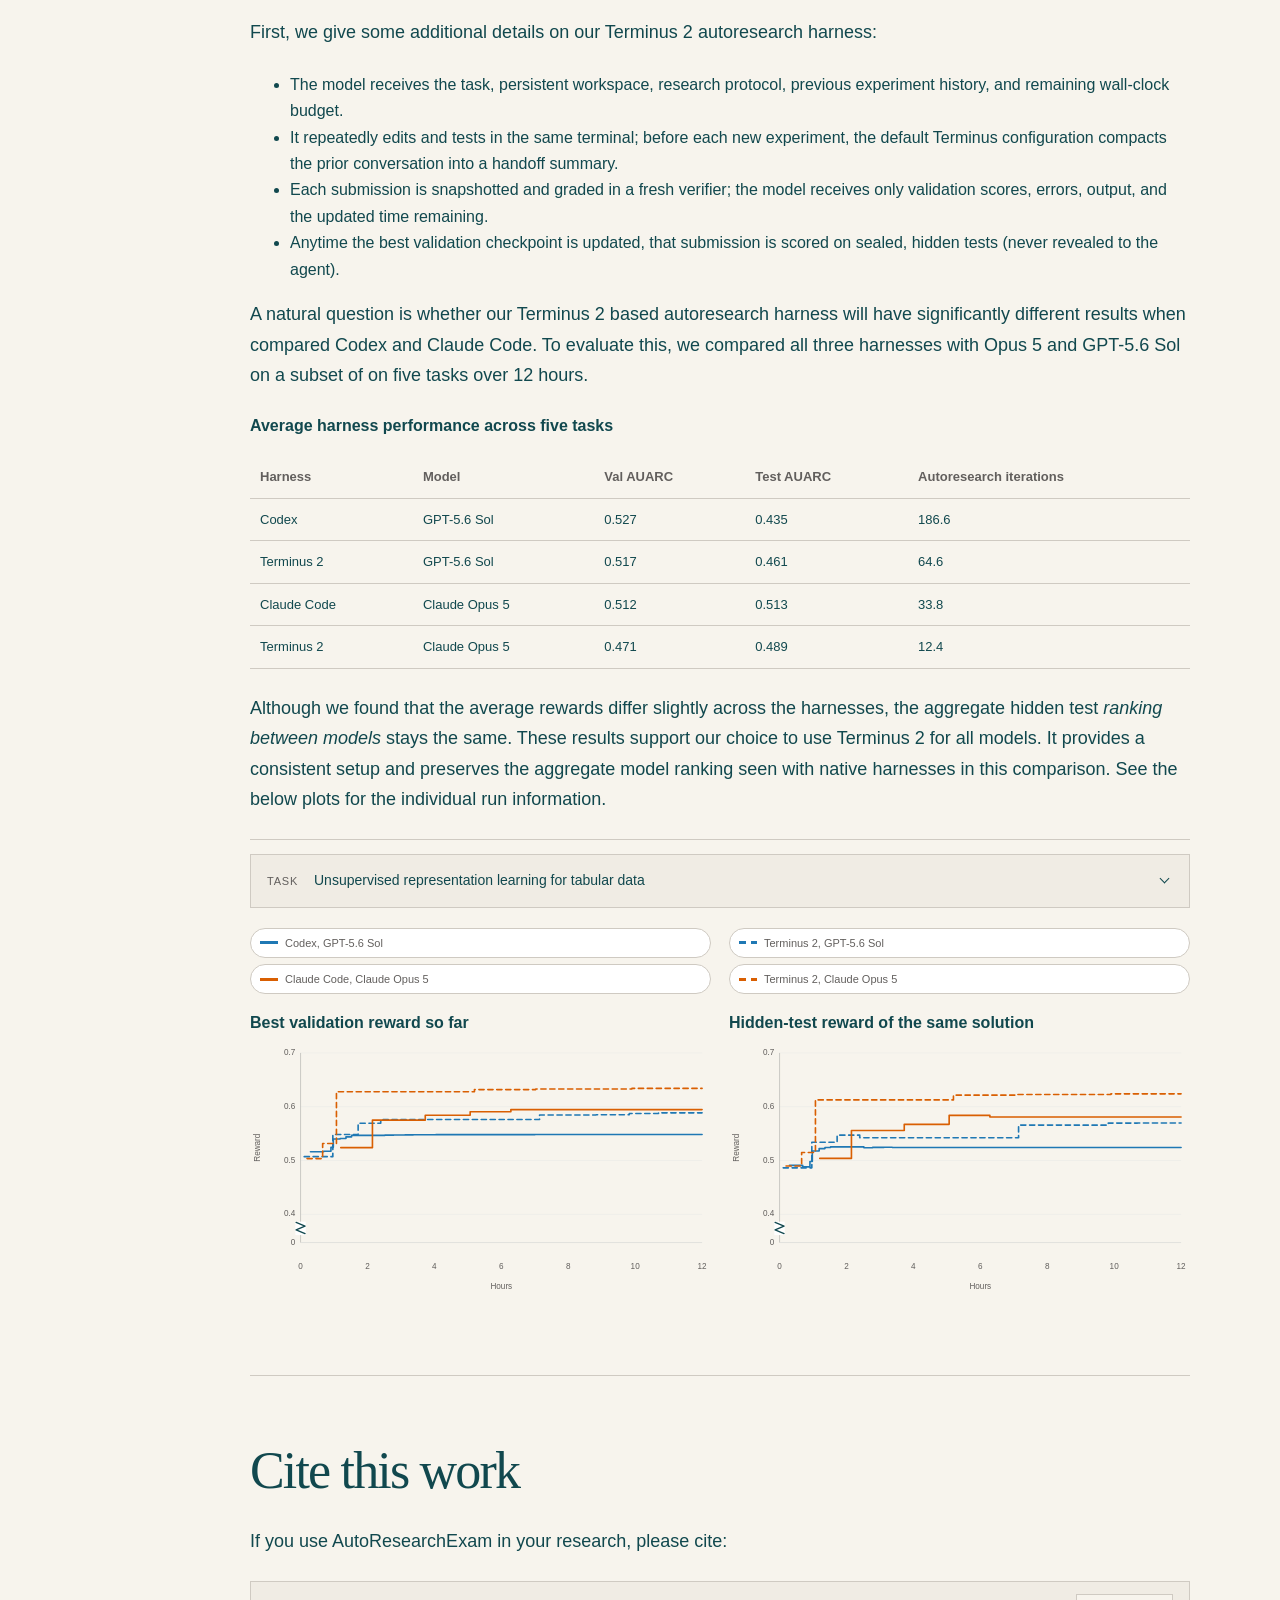
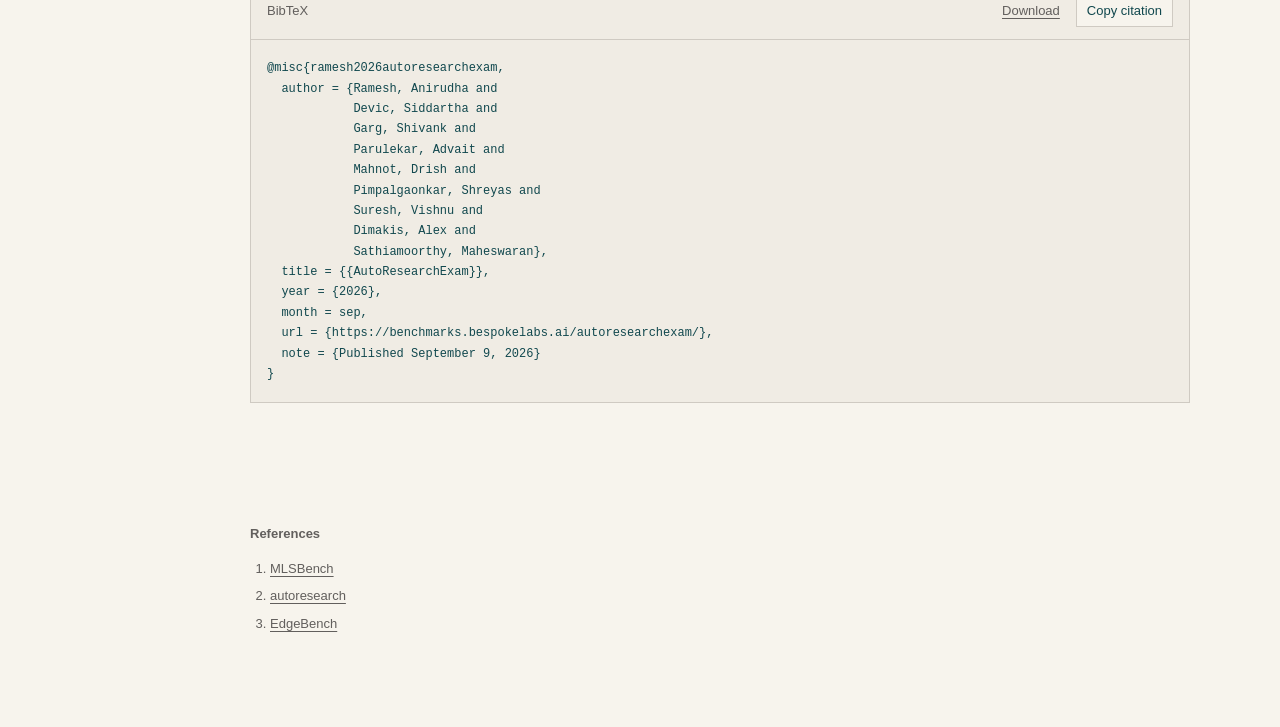
==== commit d69fe94b: "Fix reward formula rendering and refine blog copy" ====
--- a/blog.html
+++ b/blog.html
@@ -89,8 +89,8 @@
       </div>
       <h3>Task scoring</h3>
       <div class="prose scoring-prose">
-        <p>In each task, the agent is asked to optimize a specific metric, such as accuracy, speedup, perplexity, or mean squared error. The task returns a raw score which cannot be compared directly across tasks. For instance, Opus 5 achieves 70.67% worst-group accuracy on <a href="tasks.html#coreset-selection-group-robust-waterbirds">"Selecting Bird Images Across Hidden Background Groups"</a>, and 41.28 dB mean PSNR on <a href="tasks.html#fastercache-budgeted-video-dit-cache-policy">"Accelerating video diffusion by reusing predictions"</a>. Pass/fail tasks can use average pass rate, but open-ended metrics need a common reward scale.</p>
-        <p>We use baseline anchor scores and reward maps to convert a raw score into a final reward. In particular, we distinguish between the raw "score" for the metric achieved by the agent and the resulting tracked "reward" for the mapped value used in the AUARC. A trivial baseline receives reward 0. Some maps reserve the range from 0 to 0.1 for weaker trivial baselines. A strong reference solution receives reward 0.5, or 0.55 for maps with that baseline band.</p>
+        <p>In each task, the agent is asked to optimize a specific metric, such as accuracy, speedup, perplexity, or mean squared error. This metric is a score which cannot be compared directly across tasks. For instance, Opus 5 achieves 70.67% worst-group accuracy on <a href="tasks.html#coreset-selection-group-robust-waterbirds">"Selecting Bird Images Across Hidden Background Groups"</a>, and 41.28 dB mean PSNR on <a href="tasks.html#fastercache-budgeted-video-dit-cache-policy">"Accelerating video diffusion by reusing predictions"</a>. Pass/fail tasks can use average pass rate, but open-ended tasks need a common reward scale.</p>
+        <p>We use baseline anchor scores and reward maps to convert a raw score into a final reward which is given to the agent. In particular, we distinguish between the raw "score" for the metric achieved by the agent and the resulting "reward". Note that the reward is what is optimized by the agent, and tracked in the AUARC. A trivial baseline receives reward 0. Some maps reserve the range from 0 to 0.1 for weaker trivial baselines. A strong reference solution receives reward 0.5.</p>
         <p>Depending on the natural raw score range for a task, we use three maps: bounded scores in [<em>a</em>, <em>b</em>], signed unbounded scores in (&minus;&infin;, &infin;), and unsigned unbounded scores in (0, &infin;). For bounded metrics, the map gives more credit to the same absolute improvement near the known best score, where progress is usually harder. For example, improving accuracy from 0.85 to 0.95 can earn more reward than improving it from 0.10 to 0.20.</p>
       </div>
       <div class="prose" id="reward-normalization">
@@ -126,8 +126,10 @@
                     <tr><th scope="row"><em>s</em><sub>ref</sub></th><td>Reference raw score.</td></tr>
                     <tr><th scope="row"><em>σ</em></th><td>Direction sign. It is +1 when higher scores are better and −1 when lower scores are better.</td></tr>
                   </tbody></table>
-                  <math xmlns="http://www.w3.org/1998/Math/MathML" display="block"><mtext>reward</mtext><mo>=</mo><msub><mtext>reward</mtext><mtext>baseline</mtext></msub><mo>+</mo><mo>(</mo><mn>1</mn><mo>−</mo><msub><mtext>reward</mtext><mtext>baseline</mtext></msub><mo>)</mo><mfrac><mi>u</mi><mrow><mn>1</mn><mo>+</mo><mi>u</mi></mrow></mfrac></math>
-                  <math xmlns="http://www.w3.org/1998/Math/MathML" display="block"><mi>u</mi><mo>=</mo><mi>max</mi><mo>(</mo><mn>0</mn><mo>,</mo><mfrac><mrow><mi>σ</mi><mo>(</mo><mi>s</mi><mo>−</mo><msub><mi>s</mi><mn>0</mn></msub><mo>)</mo></mrow><mrow><mi>σ</mi><mo>(</mo><msub><mi>s</mi><mtext>ref</mtext></msub><mo>−</mo><msub><mi>s</mi><mn>0</mn></msub><mo>)</mo></mrow></mfrac><mo>)</mo></math>
+                  <div class="reward-scaling-equations">
+                    <math xmlns="http://www.w3.org/1998/Math/MathML" display="block"><mtext>reward</mtext><mo>=</mo><msub><mtext>reward</mtext><mtext>baseline</mtext></msub><mo>+</mo><mo>(</mo><mn>1</mn><mo>−</mo><msub><mtext>reward</mtext><mtext>baseline</mtext></msub><mo>)</mo><mfrac><mi>u</mi><mrow><mn>1</mn><mo>+</mo><mi>u</mi></mrow></mfrac></math>
+                    <math xmlns="http://www.w3.org/1998/Math/MathML" display="block"><mi>u</mi><mo>=</mo><mi>max</mi><mo>(</mo><mn>0</mn><mo>,</mo><mfrac><mrow><mi>σ</mi><mo>(</mo><mi>s</mi><mo>−</mo><msub><mi>s</mi><mn>0</mn></msub><mo>)</mo></mrow><mrow><mi>σ</mi><mo>(</mo><msub><mi>s</mi><mtext>ref</mtext></msub><mo>−</mo><msub><mi>s</mi><mn>0</mn></msub><mo>)</mo></mrow></mfrac><mo>)</mo></math>
+                  </div>
                 </details>
               </article>
               <article class="reward-scaling-card reward-scaling-card--unsigned">
@@ -157,8 +159,10 @@
                     <tr><th scope="row"><em>s</em><sub>ref</sub></th><td>Reference raw score.</td></tr>
                     <tr><th scope="row"><em>σ</em></th><td>Direction sign. It is +1 when higher scores are better and −1 when lower scores are better.</td></tr>
                   </tbody></table>
-                  <math xmlns="http://www.w3.org/1998/Math/MathML" display="block"><mtext>reward</mtext><mo>=</mo><msub><mtext>reward</mtext><mtext>baseline</mtext></msub><mo>+</mo><mo>(</mo><mn>1</mn><mo>−</mo><msub><mtext>reward</mtext><mtext>baseline</mtext></msub><mo>)</mo><mfrac><mi>u</mi><mrow><mn>1</mn><mo>+</mo><mi>u</mi></mrow></mfrac></math>
-                  <math xmlns="http://www.w3.org/1998/Math/MathML" display="block"><mi>u</mi><mo>=</mo><msub><mi>log</mi><mn>2</mn></msub><mo>(</mo><mn>1</mn><mo>+</mo><mfrac><mrow><mi>σ</mi><mo>(</mo><mi>s</mi><mo>−</mo><msub><mi>s</mi><mn>0</mn></msub><mo>)</mo></mrow><mrow><mi>σ</mi><mo>(</mo><msub><mi>s</mi><mtext>ref</mtext></msub><mo>−</mo><msub><mi>s</mi><mn>0</mn></msub><mo>)</mo></mrow></mfrac><mo>)</mo></math>
+                  <div class="reward-scaling-equations">
+                    <math xmlns="http://www.w3.org/1998/Math/MathML" display="block"><mtext>reward</mtext><mo>=</mo><msub><mtext>reward</mtext><mtext>baseline</mtext></msub><mo>+</mo><mo>(</mo><mn>1</mn><mo>−</mo><msub><mtext>reward</mtext><mtext>baseline</mtext></msub><mo>)</mo><mfrac><mi>u</mi><mrow><mn>1</mn><mo>+</mo><mi>u</mi></mrow></mfrac></math>
+                    <math xmlns="http://www.w3.org/1998/Math/MathML" display="block"><mi>u</mi><mo>=</mo><msub><mi>log</mi><mn>2</mn></msub><mo>(</mo><mn>1</mn><mo>+</mo><mfrac><mrow><mi>σ</mi><mo>(</mo><mi>s</mi><mo>−</mo><msub><mi>s</mi><mn>0</mn></msub><mo>)</mo></mrow><mrow><mi>σ</mi><mo>(</mo><msub><mi>s</mi><mtext>ref</mtext></msub><mo>−</mo><msub><mi>s</mi><mn>0</mn></msub><mo>)</mo></mrow></mfrac><mo>)</mo></math>
+                  </div>
                 </details>
               </article>
               <article class="reward-scaling-card reward-scaling-card--bounded">
@@ -190,8 +194,10 @@
                     <tr><th scope="row"><em>d</em></th><td>Distance from <em>s</em><sub>1</sub> at the agent score.</td></tr>
                     <tr><th scope="row"><em>d</em><sub>ref</sub></th><td>Distance from <em>s</em><sub>1</sub> at the reference score.</td></tr>
                   </tbody></table>
-                  <math xmlns="http://www.w3.org/1998/Math/MathML" display="block"><mtext>reward</mtext><mo>=</mo><msub><mtext>reward</mtext><mtext>baseline</mtext></msub><mo>+</mo><mo>(</mo><mn>1</mn><mo>−</mo><msub><mtext>reward</mtext><mtext>baseline</mtext></msub><mo>)</mo><mfrac><mi>u</mi><mrow><mn>1</mn><mo>+</mo><mi>u</mi></mrow></mfrac></math>
-                  <math xmlns="http://www.w3.org/1998/Math/MathML" display="block"><mi>d</mi><mo>=</mo><mo>|</mo><mi>s</mi><mo>−</mo><msub><mi>s</mi><mn>1</mn></msub><mo>|</mo><mo>,</mo><mspace width=".5em"/><mi>u</mi><mo>=</mo><mi>max</mi><mo>(</mo><mn>0</mn><mo>,</mo><mfrac><mrow><mi>log</mi><mo>(</mo><msub><mi>d</mi><mn>0</mn></msub><mo>/</mo><mi>d</mi><mo>)</mo></mrow><mrow><mi>log</mi><mo>(</mo><msub><mi>d</mi><mn>0</mn></msub><mo>/</mo><msub><mi>d</mi><mtext>ref</mtext></msub><mo>)</mo></mrow></mfrac><mo>)</mo></math>
+                  <div class="reward-scaling-equations">
+                    <math xmlns="http://www.w3.org/1998/Math/MathML" display="block"><mtext>reward</mtext><mo>=</mo><msub><mtext>reward</mtext><mtext>baseline</mtext></msub><mo>+</mo><mo>(</mo><mn>1</mn><mo>−</mo><msub><mtext>reward</mtext><mtext>baseline</mtext></msub><mo>)</mo><mfrac><mi>u</mi><mrow><mn>1</mn><mo>+</mo><mi>u</mi></mrow></mfrac></math>
+                    <math xmlns="http://www.w3.org/1998/Math/MathML" display="block"><mi>d</mi><mo>=</mo><mo>|</mo><mi>s</mi><mo>−</mo><msub><mi>s</mi><mn>1</mn></msub><mo>|</mo><mo>,</mo><mspace width=".5em"/><mi>u</mi><mo>=</mo><mi>max</mi><mo>(</mo><mn>0</mn><mo>,</mo><mfrac><mrow><mi>log</mi><mo>(</mo><msub><mi>d</mi><mn>0</mn></msub><mo>/</mo><mi>d</mi><mo>)</mo></mrow><mrow><mi>log</mi><mo>(</mo><msub><mi>d</mi><mn>0</mn></msub><mo>/</mo><msub><mi>d</mi><mtext>ref</mtext></msub><mo>)</mo></mrow></mfrac><mo>)</mo></math>
+                  </div>
                 </details>
               </article>
             </div>
@@ -204,10 +210,10 @@
       </div>
       <figure class="task-scoring-figure">
         <div id="task-scoring-example" class="task-scoring-example" aria-live="polite"></div>
-        <figcaption>Claude Fable 5.1 on <a href="tasks.html#cpu-llm-decode-throughput">Faster language model generation on CPUs</a>. The shaded area is the area under the hidden test reward curve. We divide this area by the run time to get hidden test AUARC. Time is shown on a linear scale.</figcaption>
+        <figcaption>Claude Fable 5.1 on <a href="tasks.html#cpu-llm-decode-throughput">Faster language model generation on CPUs</a>. The shaded area is the "Area Under the AutoResearch Curve" (AUARC). We divide this area by the run time to get hidden test AUARC. Time is shown on a linear scale.</figcaption>
       </figure>
       <div class="prose">
-        <p>We would like to design a metric which captures both the generalization performance of any solution found by the model, whilst simultaneously rewarding early improvements. We argue that the <i>area under the hidden test reward curve</i> provides a suitable measure. This metric is equivalent to the <i>time weighted average</i> hidden test score. Formally, it is defined simply by:</p>
+        <p>We would like to design a metric which captures both the generalization performance of any solution found by the model, whilst simultaneously rewarding early improvements. We argue that the <i>Area Under the AutoResearch Curve</i> (AUARC) provides a suitable measure. This metric is equivalent to the <i>time weighted average</i> hidden test score. Formally, it is defined simply by:</p>
         <div class="auarc-equation">
           <math xmlns="http://www.w3.org/1998/Math/MathML" display="block" aria-label="AUARC equals the sum over time intervals of hidden test reward times interval length, divided by total run time.">
             <mi>AUARC</mi><mo>=</mo><mfrac><mrow><munderover><mo>&#x2211;</mo><mrow><mi>i</mi><mo>=</mo><mn>1</mn></mrow><mi>n</mi></munderover><msub><mi>r</mi><mi>i</mi></msub><mo>&#x0394;</mo><msub><mi>t</mi><mi>i</mi></msub></mrow><mi>T</mi></mfrac>
@@ -353,12 +359,18 @@
     </section>
     <section class="section" id="harness-ablations">
       <h2>Comparing harnesses</h2>
-      <p class="harness-intro">We compared Codex and Claude Code with Terminus 2 on five tasks, using the same models over 12 hours.</p>
+      <p>First, we give some additional details on our Terminus 2 autoresearch harness:</p>
+      <ul class="harness-details">
+        <li>The model receives the task, persistent workspace, research protocol, previous experiment history, and remaining wall-clock budget.</li>
+        <li>It repeatedly edits and tests in the same terminal; before each new experiment, the default Terminus configuration compacts the prior conversation into a handoff summary.</li>
+        <li>Each submission is snapshotted and graded in a fresh verifier; the model receives only validation scores, errors, output, and the updated time remaining.</li>
+        <li>Anytime the best validation checkpoint is updated, that submission is scored on sealed, hidden tests (never revealed to the agent).</li>
+      </ul>
+      <p class="harness-intro">A natural question is whether our Terminus 2 based autoresearch harness will have significantly different results when compared Codex and Claude Code. To evaluate this, we compared all three harnesses with Opus 5 and GPT-5.6 Sol on a subset of on five tasks over 12 hours.</p>
       <h4 class="figure-heading" id="harness-summary-title">Average harness performance across five tasks</h4>
       <div id="harness-summary" aria-labelledby="harness-summary-title"></div>
-      <p id="harness-findings">Average rewards differ across harnesses, but the aggregate hidden test ranking stays the same. Codex and Claude Code submit more than Terminus 2. Codex’s lower test AUARC is driven by <a href="tasks.html#shortest-valid-ci-l2-ece" style="text-decoration:none"><em>Tight confidence intervals for prediction uncertainty estimation</em></a>, where validation improvements stopped transferring to the hidden test earlier than with Terminus 2.</p>
+      <p id="harness-findings">Although we found that the average rewards differ slightly across the harnesses, the aggregate hidden test <i>ranking between models</i> stays the same. These results support our choice to use Terminus 2 for all models. It provides a consistent setup and preserves the aggregate model ranking seen with native harnesses in this comparison. See the below plots for the individual run information.</p>
       <div id="harness-ablation-plot"></div>
-      <p id="harness-conclusion">These results support our choice to use Terminus 2 for all models. It provides a consistent setup and preserves the aggregate model ranking seen with native harnesses in this comparison.</p>
     </section>
     <section class="section citation-section" id="citation" aria-labelledby="citation-heading">
       <h2 id="citation-heading">Cite this work</h2>
--- a/site.css
+++ b/site.css
@@ -326,7 +326,8 @@
 .reward-scaling-terms tr+tr{border-top:1px solid color-mix(in srgb,var(--line) 70%,transparent)}
 .reward-scaling-terms th{width:34%;padding:4px 8px 4px 0;color:var(--ink);font-weight:600;text-align:left;vertical-align:top}
 .reward-scaling-terms td{padding:4px 0;color:var(--muted);vertical-align:top}
-.reward-scaling-formula math{display:block;overflow-x:auto;margin:5px 0;font-size:1em}
+.reward-scaling-equations{max-width:100%;overflow-x:auto}
+.reward-scaling-formula math{margin:5px 0;font-size:1em}
 .reward-scaling-card>p{margin:10px 0 0;color:var(--muted);font-size:14px;line-height:1.55}
 .reward-scaling-card>p+p{margin-top:8px}
 @media(min-width:1060px){.reward-scaling-grid{gap:0}.reward-scaling-card{padding-right:18px}.reward-scaling-card+.reward-scaling-card{padding-left:18px;border-left:1px solid var(--line)}.reward-scaling-card--bounded{padding-left:0;border-left:0}.reward-scaling-card--signed{padding-left:18px;border-left:1px solid var(--line)}}
@@ -462,4 +463,5 @@
 .harness-task-options button[aria-pressed="true"]{font-weight:600}
 .harness-task-check{flex:0 0 16px}
 .harness-task-menu summary:focus-visible,.harness-task-options button:focus-visible{outline:2px solid var(--ink);outline-offset:2px}
+.harness-details{max-width:var(--content-measure)}
 @media(max-width:520px){.harness-task-menu>summary{gap:10px;padding:11px 12px}.harness-task-options button{padding:11px 9px}}
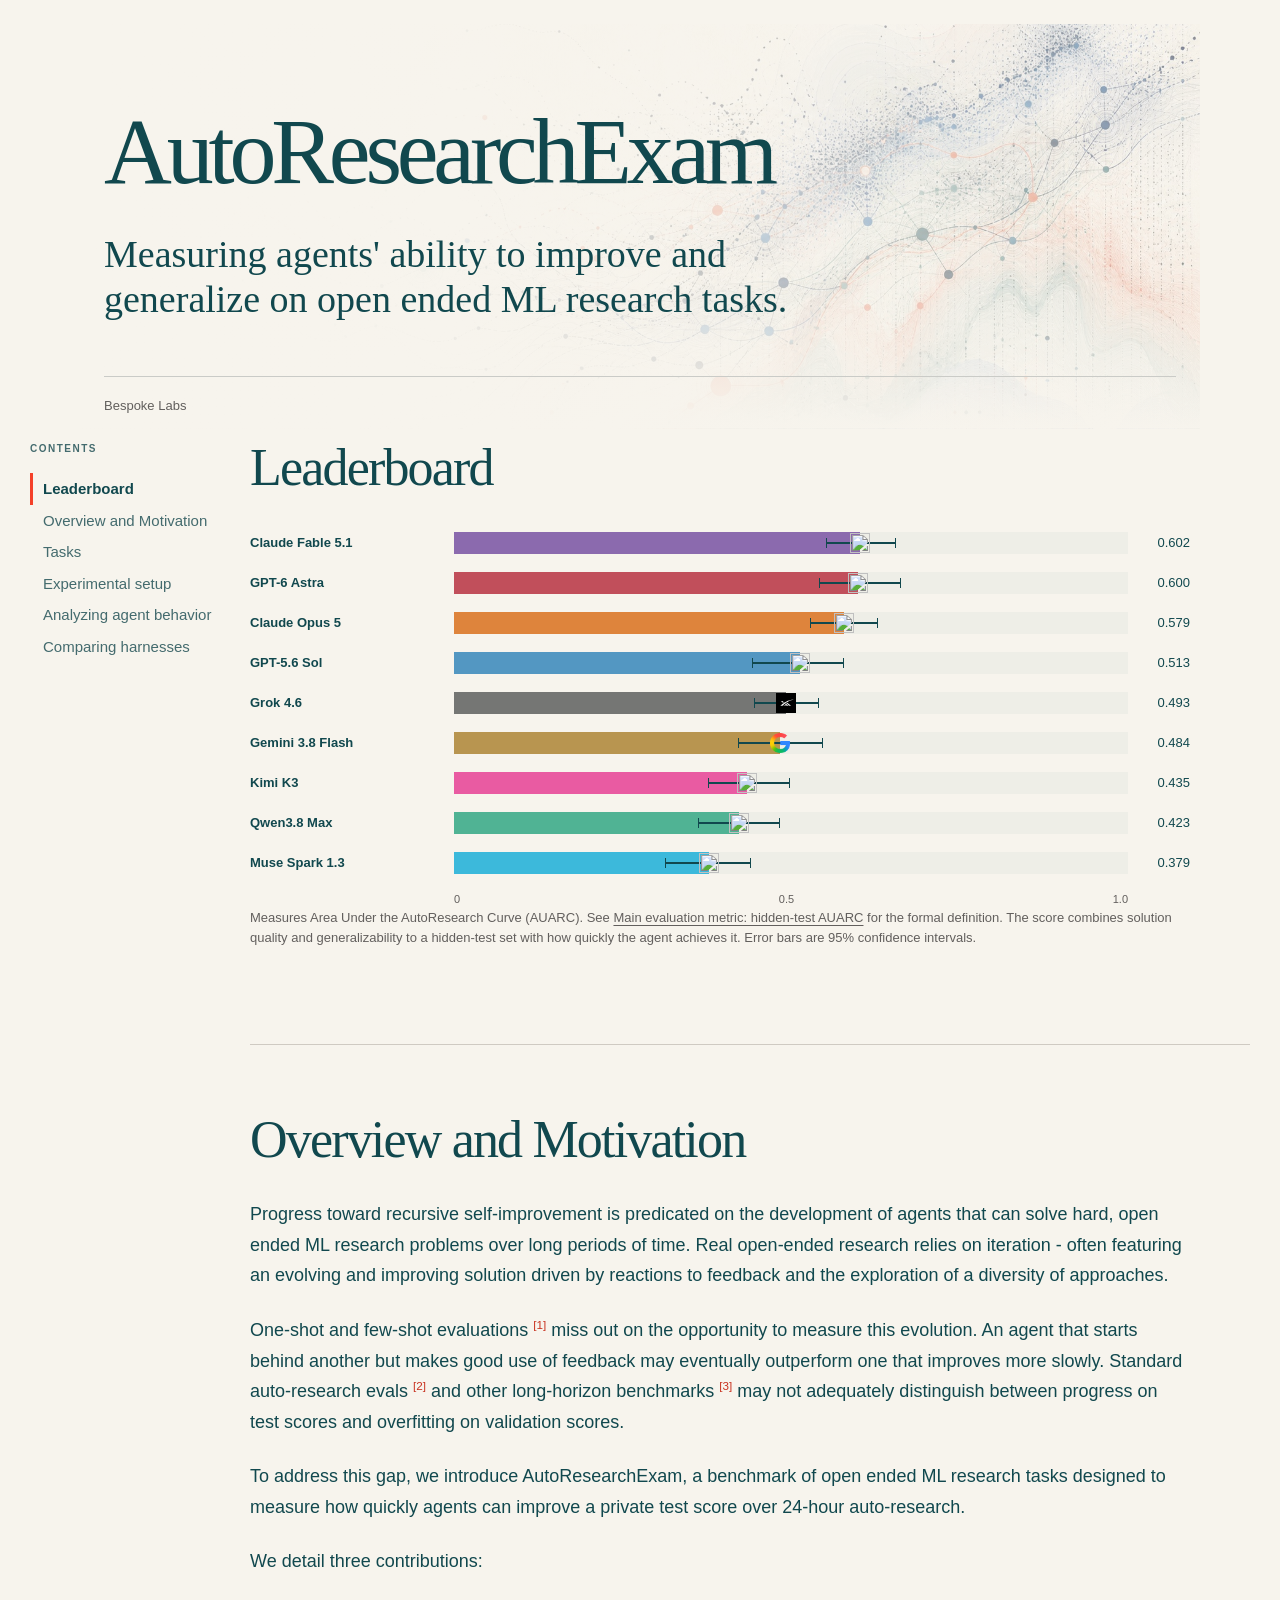
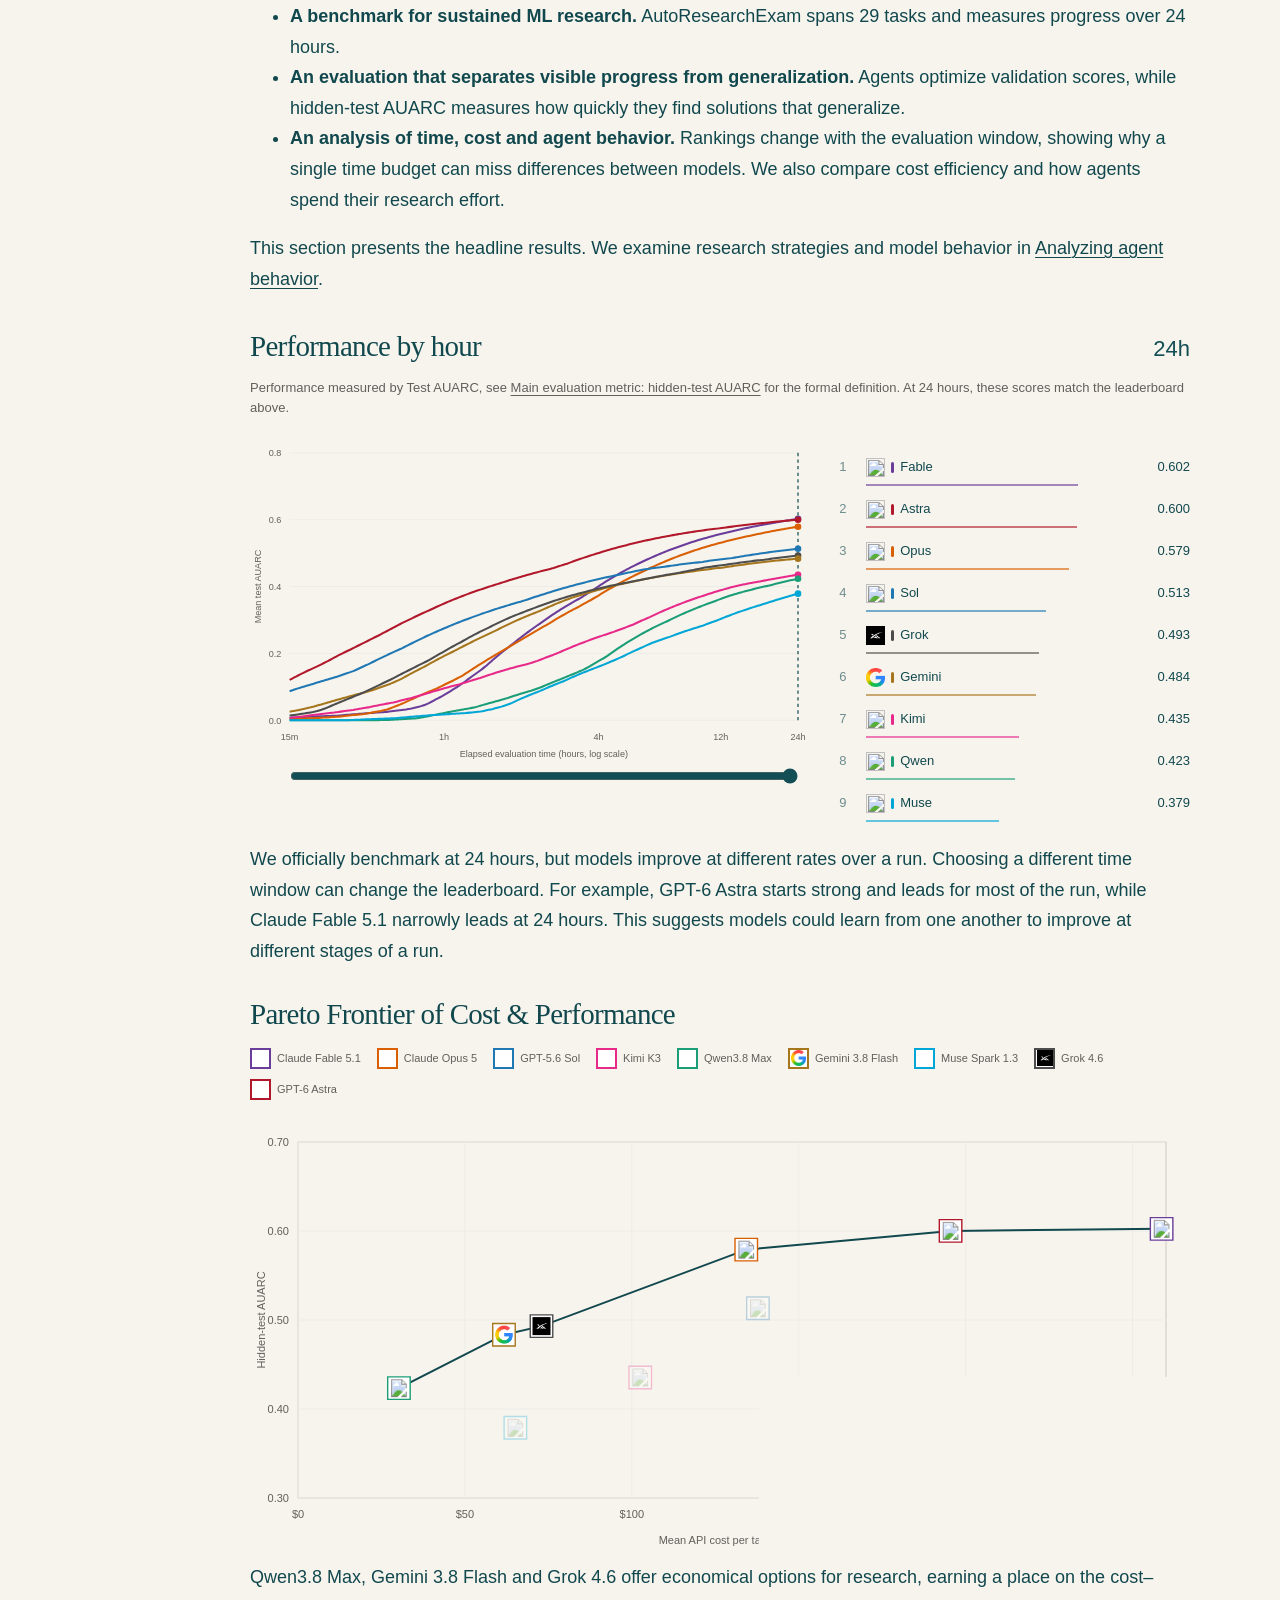
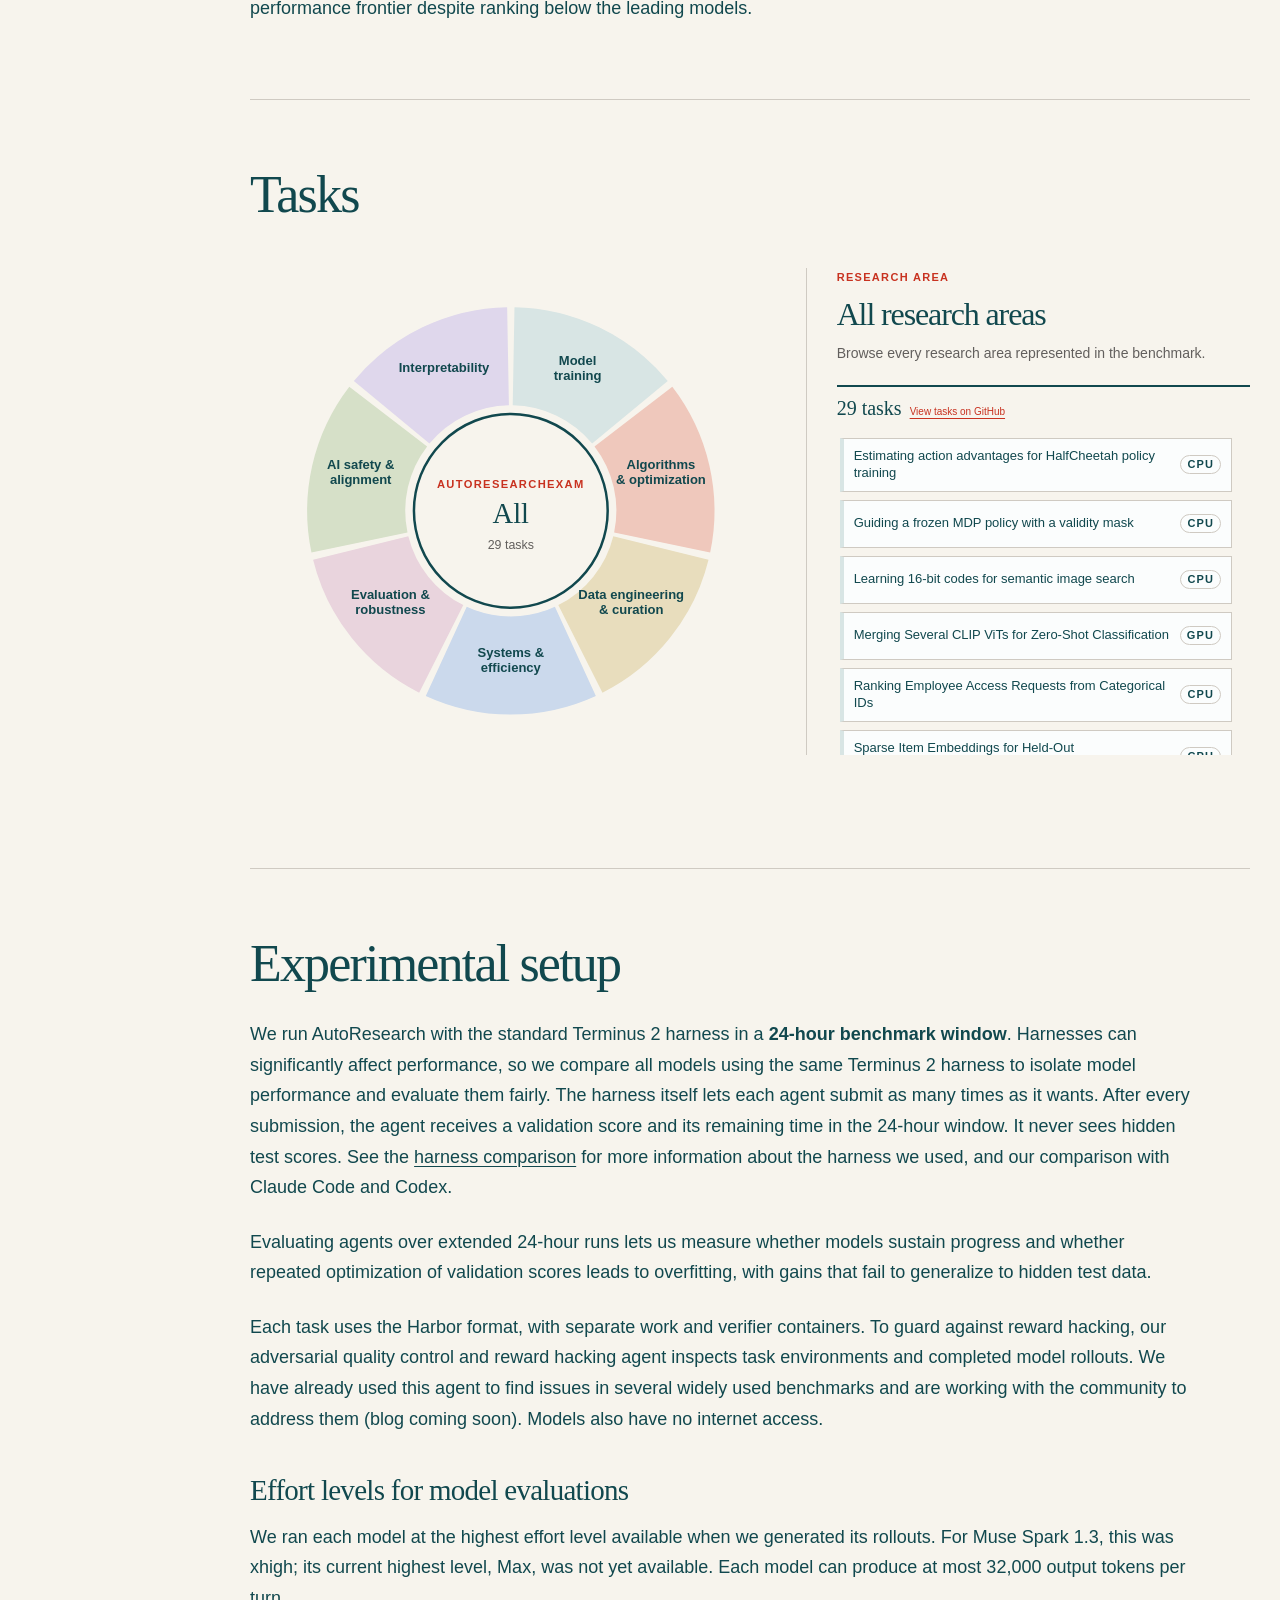
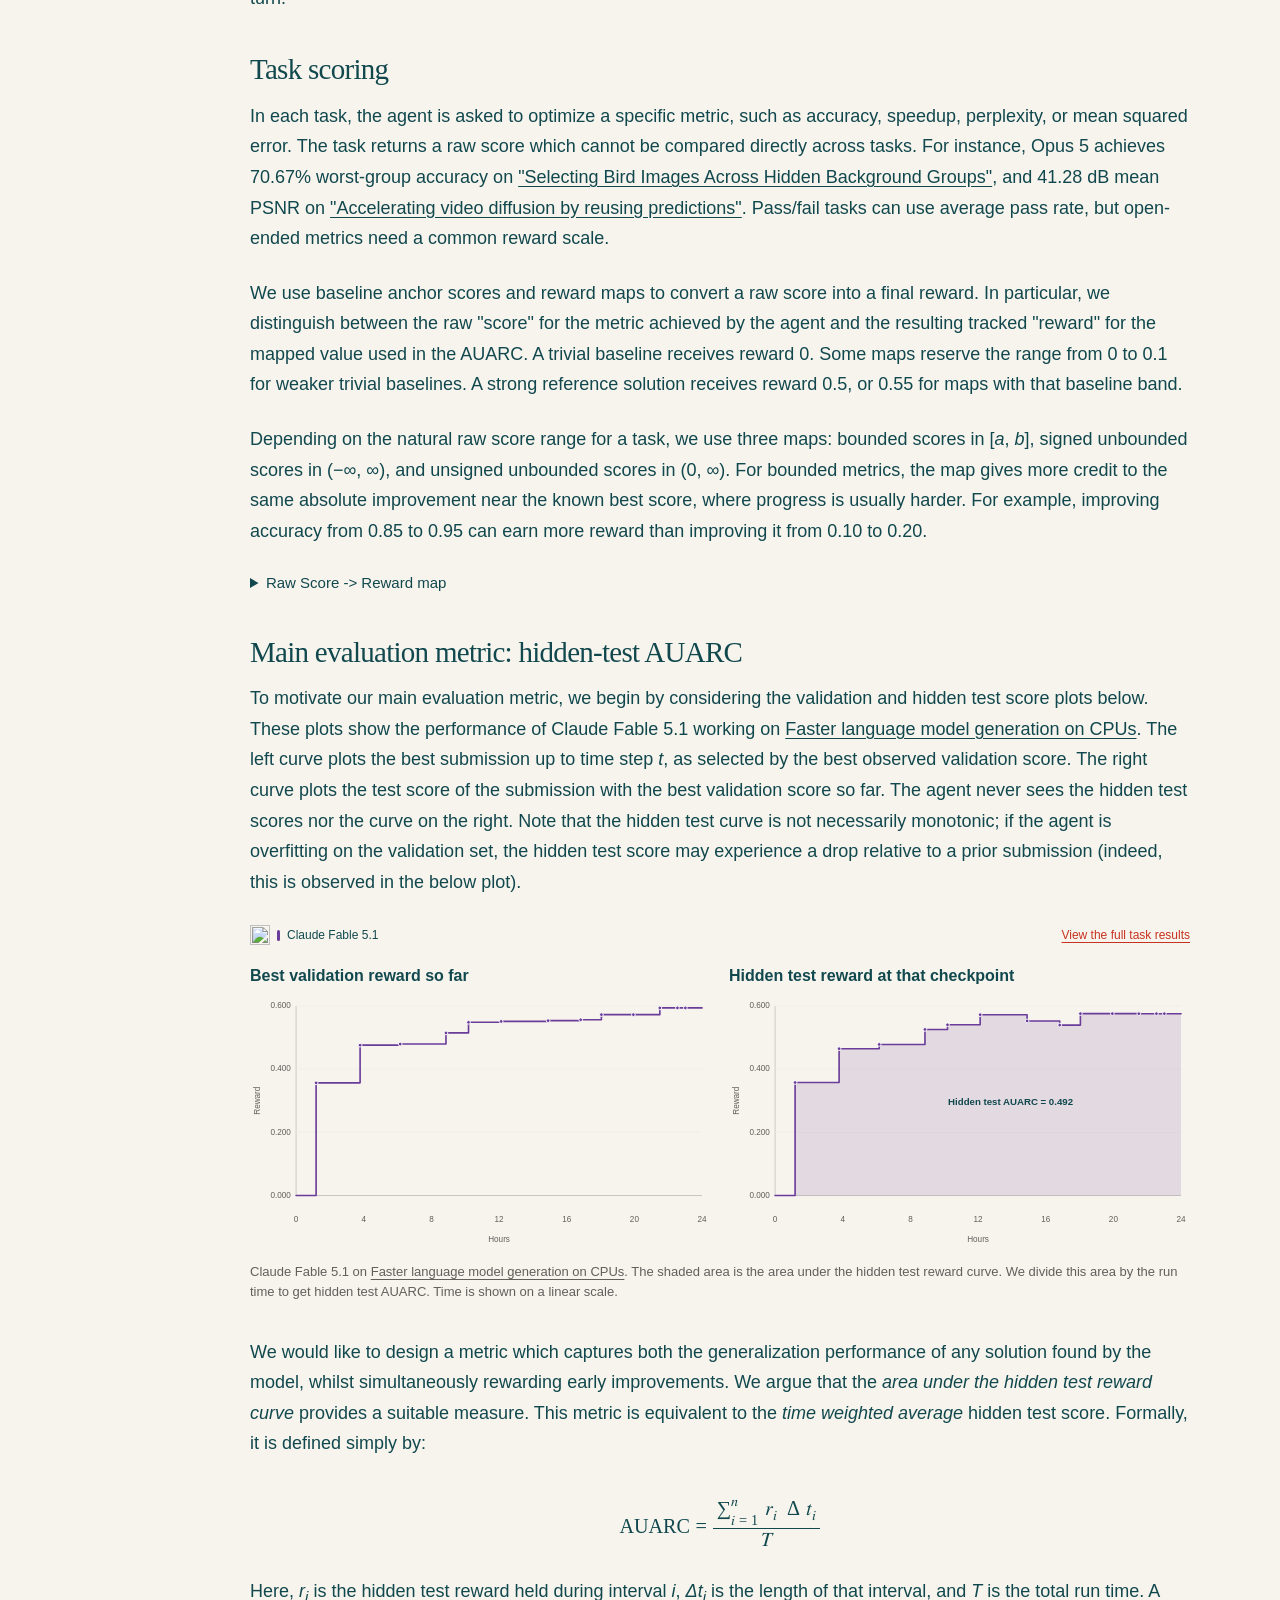
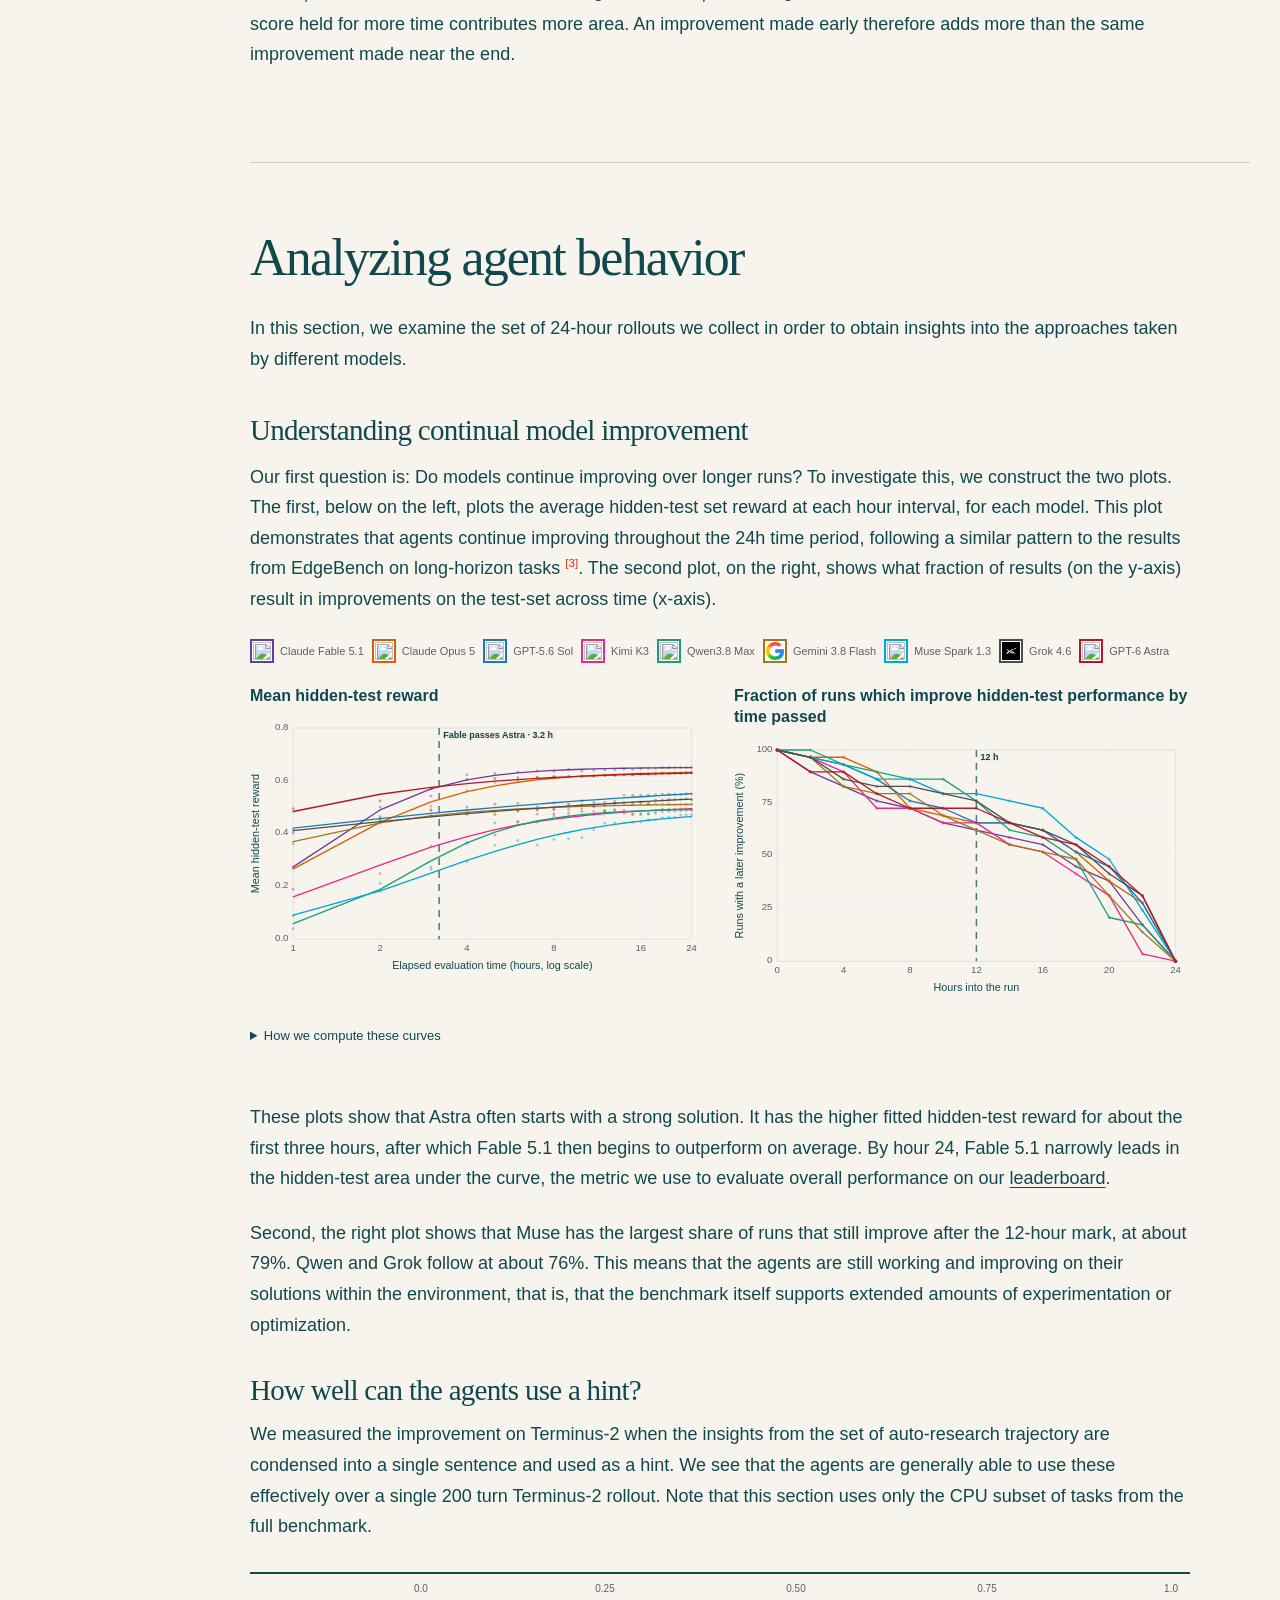
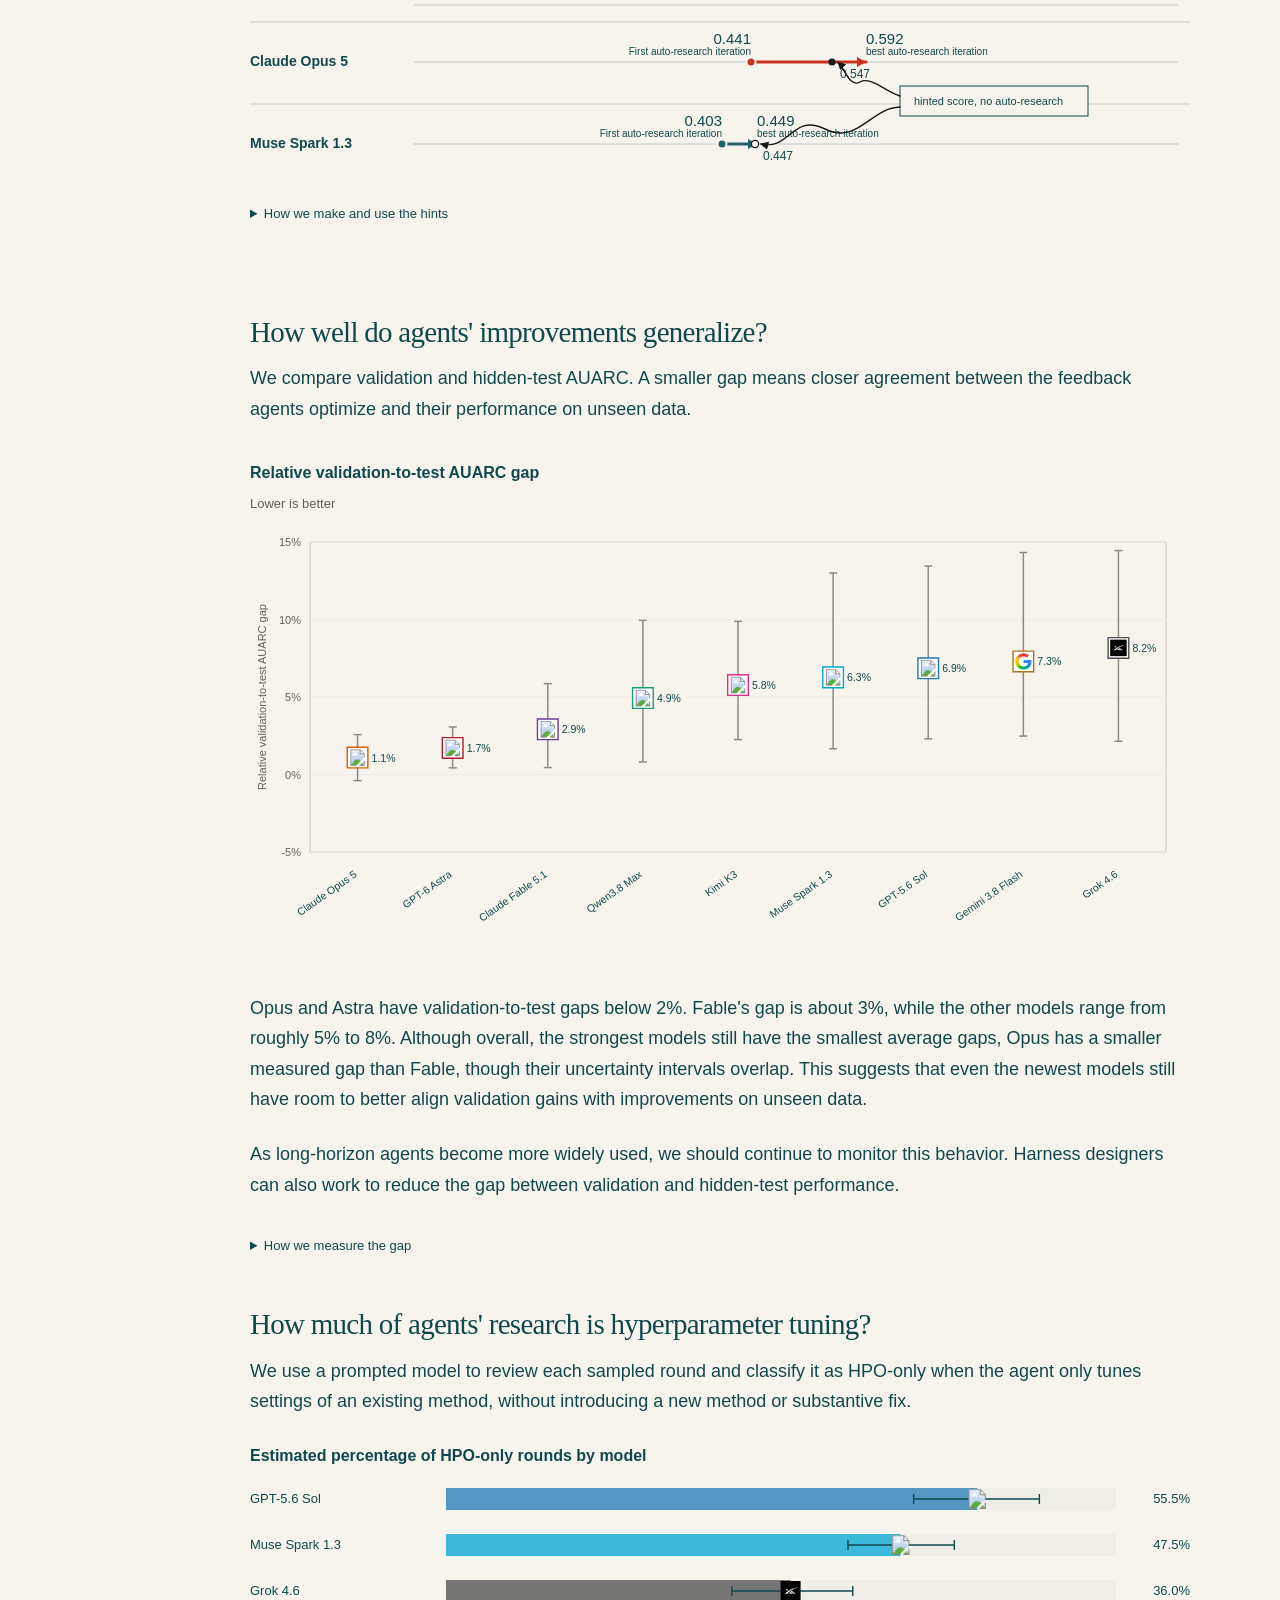
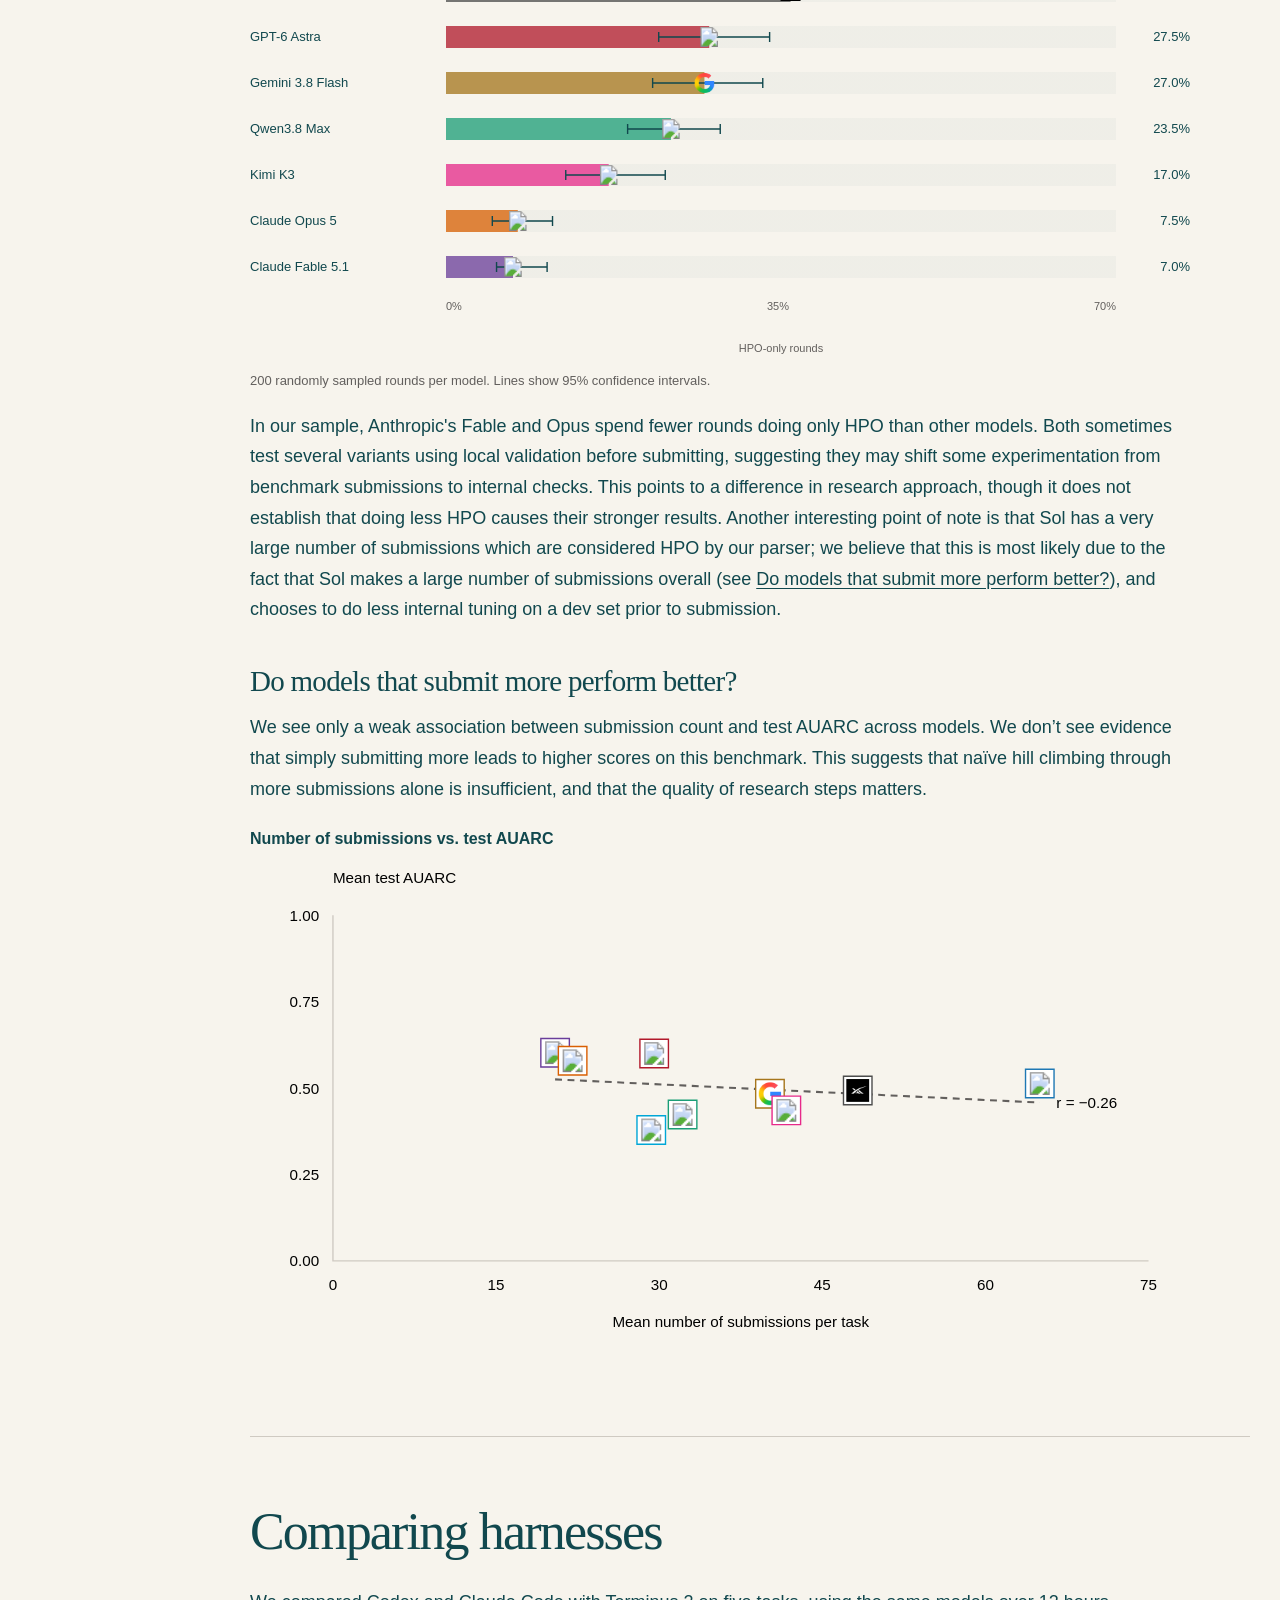
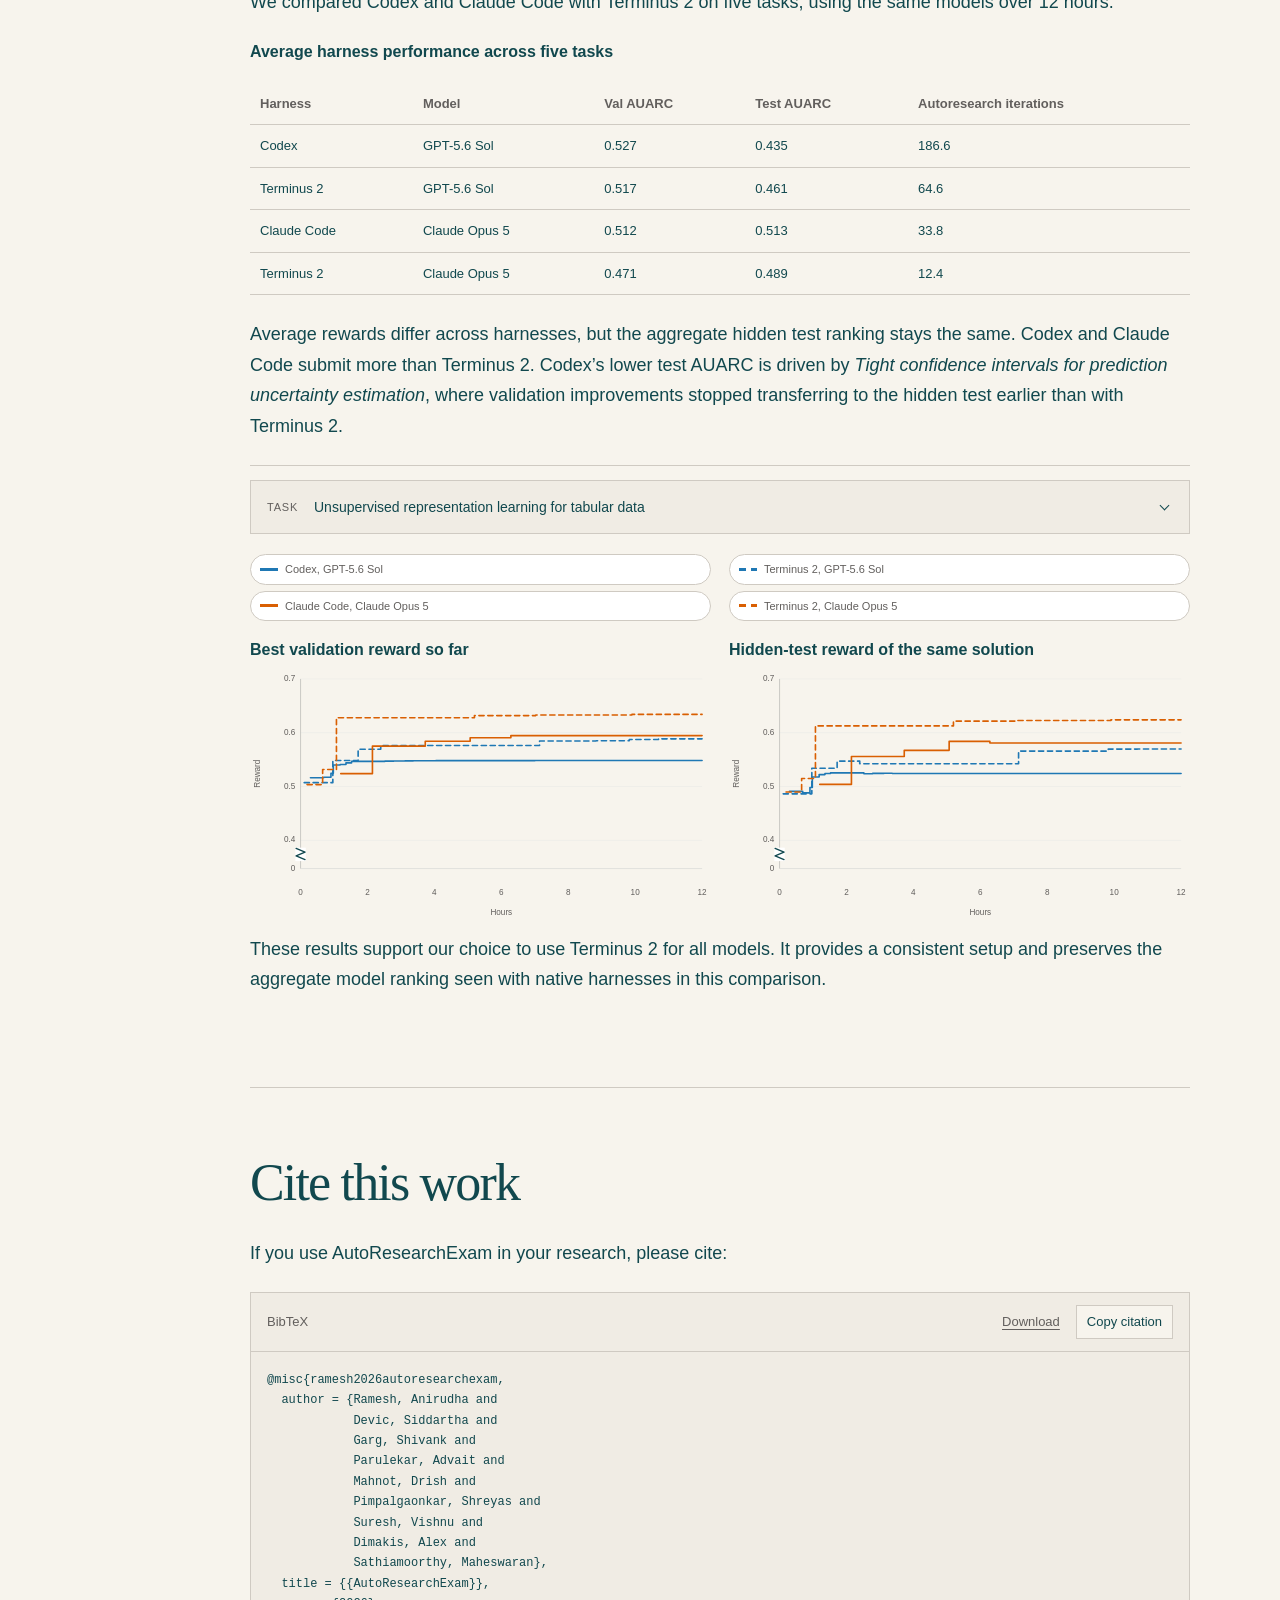
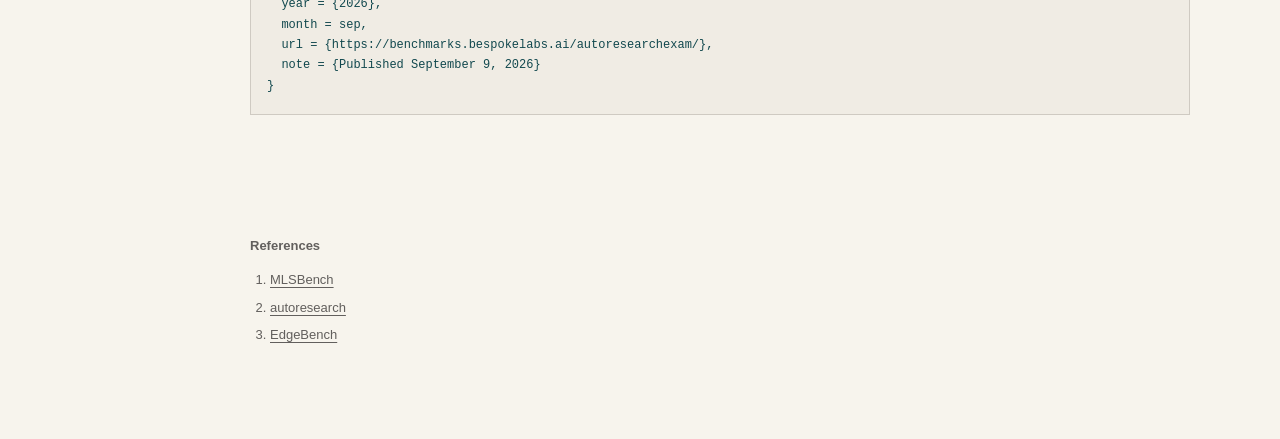
==== commit 1e7bece3: "Correct reward map illustrations" ====
--- a/blog.html
+++ b/blog.html
@@ -89,8 +89,8 @@
       </div>
       <h3>Task scoring</h3>
       <div class="prose scoring-prose">
-        <p>In each task, the agent is asked to optimize a specific metric, such as accuracy, speedup, perplexity, or mean squared error. This metric is a score which cannot be compared directly across tasks. For instance, Opus 5 achieves 70.67% worst-group accuracy on <a href="tasks.html#coreset-selection-group-robust-waterbirds">"Selecting Bird Images Across Hidden Background Groups"</a>, and 41.28 dB mean PSNR on <a href="tasks.html#fastercache-budgeted-video-dit-cache-policy">"Accelerating video diffusion by reusing predictions"</a>. Pass/fail tasks can use average pass rate, but open-ended tasks need a common reward scale.</p>
-        <p>We use baseline anchor scores and reward maps to convert a raw score into a final reward which is given to the agent. In particular, we distinguish between the raw "score" for the metric achieved by the agent and the resulting "reward". Note that the reward is what is optimized by the agent, and tracked in the AUARC. A trivial baseline receives reward 0. Some maps reserve the range from 0 to 0.1 for weaker trivial baselines. A strong reference solution receives reward 0.5.</p>
+        <p>In each task, the agent is asked to optimize a specific metric, such as accuracy, speedup, perplexity, or mean squared error. The task returns a raw score which cannot be compared directly across tasks. For instance, Opus 5 achieves 70.67% worst-group accuracy on <a href="tasks.html#coreset-selection-group-robust-waterbirds">"Selecting Bird Images Across Hidden Background Groups"</a>, and 41.28 dB mean PSNR on <a href="tasks.html#fastercache-budgeted-video-dit-cache-policy">"Accelerating video diffusion by reusing predictions"</a>. Pass/fail tasks can use average pass rate, but open-ended metrics need a common reward scale.</p>
+        <p>We use baseline anchor scores and reward maps to convert a raw score into a final reward. In particular, we distinguish between the raw "score" for the metric achieved by the agent and the resulting tracked "reward" for the mapped value used in the AUARC. A trivial baseline receives reward 0. Some maps reserve the range from 0 to 0.1 for weaker trivial baselines. A strong reference solution receives reward 0.5, or 0.55 for maps with that baseline band.</p>
         <p>Depending on the natural raw score range for a task, we use three maps: bounded scores in [<em>a</em>, <em>b</em>], signed unbounded scores in (&minus;&infin;, &infin;), and unsigned unbounded scores in (0, &infin;). For bounded metrics, the map gives more credit to the same absolute improvement near the known best score, where progress is usually harder. For example, improving accuracy from 0.85 to 0.95 can earn more reward than improving it from 0.10 to 0.20.</p>
       </div>
       <div class="prose" id="reward-normalization">
@@ -109,7 +109,7 @@
                   <line class="reward-scale-asymptote" x1="20" y1="21" x2="258" y2="21"/>
                   <line class="reward-scale-axis" x1="20" y1="108" x2="258" y2="108" marker-start="url(#rational-arrow)" marker-end="url(#rational-arrow)"/>
                   <line class="reward-scale-axis" x1="20" y1="108" x2="20" y2="15" marker-end="url(#rational-arrow)"/>
-                  <path class="reward-scale-curve" d="M21 108 H83 C104 108 117 105 128 96 C145 82 153 61 174 47 C194 34 220 27 256 23"/>
+                  <path class="reward-scale-curve" d="M21 108 H92 C115 69 161 35 204 26 C224 23 242 22 256 22"/>
                   <text x="11" y="112" text-anchor="end">0</text><text x="11" y="25" text-anchor="end">1</text>
                   <text x="22" y="126">&minus;&infin;</text><text x="254" y="126" text-anchor="end">&infin;</text>
                 </svg>
@@ -126,10 +126,8 @@
                     <tr><th scope="row"><em>s</em><sub>ref</sub></th><td>Reference raw score.</td></tr>
                     <tr><th scope="row"><em>σ</em></th><td>Direction sign. It is +1 when higher scores are better and −1 when lower scores are better.</td></tr>
                   </tbody></table>
-                  <div class="reward-scaling-equations">
-                    <math xmlns="http://www.w3.org/1998/Math/MathML" display="block"><mtext>reward</mtext><mo>=</mo><msub><mtext>reward</mtext><mtext>baseline</mtext></msub><mo>+</mo><mo>(</mo><mn>1</mn><mo>−</mo><msub><mtext>reward</mtext><mtext>baseline</mtext></msub><mo>)</mo><mfrac><mi>u</mi><mrow><mn>1</mn><mo>+</mo><mi>u</mi></mrow></mfrac></math>
-                    <math xmlns="http://www.w3.org/1998/Math/MathML" display="block"><mi>u</mi><mo>=</mo><mi>max</mi><mo>(</mo><mn>0</mn><mo>,</mo><mfrac><mrow><mi>σ</mi><mo>(</mo><mi>s</mi><mo>−</mo><msub><mi>s</mi><mn>0</mn></msub><mo>)</mo></mrow><mrow><mi>σ</mi><mo>(</mo><msub><mi>s</mi><mtext>ref</mtext></msub><mo>−</mo><msub><mi>s</mi><mn>0</mn></msub><mo>)</mo></mrow></mfrac><mo>)</mo></math>
-                  </div>
+                  <math xmlns="http://www.w3.org/1998/Math/MathML" display="block"><mtext>reward</mtext><mo>=</mo><msub><mtext>reward</mtext><mtext>baseline</mtext></msub><mo>+</mo><mo>(</mo><mn>1</mn><mo>−</mo><msub><mtext>reward</mtext><mtext>baseline</mtext></msub><mo>)</mo><mfrac><mi>u</mi><mrow><mn>1</mn><mo>+</mo><mi>u</mi></mrow></mfrac></math>
+                  <math xmlns="http://www.w3.org/1998/Math/MathML" display="block"><mi>u</mi><mo>=</mo><mi>max</mi><mo>(</mo><mn>0</mn><mo>,</mo><mfrac><mrow><mi>σ</mi><mo>(</mo><mi>s</mi><mo>−</mo><msub><mi>s</mi><mn>0</mn></msub><mo>)</mo></mrow><mrow><mi>σ</mi><mo>(</mo><msub><mi>s</mi><mtext>ref</mtext></msub><mo>−</mo><msub><mi>s</mi><mn>0</mn></msub><mo>)</mo></mrow></mfrac><mo>)</mo></math>
                 </details>
               </article>
               <article class="reward-scaling-card reward-scaling-card--unsigned">
@@ -142,7 +140,7 @@
                   <line class="reward-scale-asymptote" x1="20" y1="21" x2="258" y2="21"/>
                   <line class="reward-scale-axis" x1="20" y1="108" x2="258" y2="108" marker-end="url(#log-rational-arrow)"/>
                   <line class="reward-scale-axis" x1="20" y1="108" x2="20" y2="15" marker-end="url(#log-rational-arrow)"/>
-                  <path class="reward-scale-curve" d="M21 108 C41 102 56 92 73 77 C91 61 109 47 133 37 C160 27 198 23 256 22"/>
+                  <path class="reward-scale-curve" d="M21 108 C43 66 101 34 158 26 C196 22 229 22 256 22"/>
                   <text x="11" y="112" text-anchor="end">0</text><text x="11" y="25" text-anchor="end">1</text>
                   <text x="22" y="126">0</text><text x="254" y="126" text-anchor="end">&infin;</text>
                 </svg>
@@ -159,10 +157,8 @@
                     <tr><th scope="row"><em>s</em><sub>ref</sub></th><td>Reference raw score.</td></tr>
                     <tr><th scope="row"><em>σ</em></th><td>Direction sign. It is +1 when higher scores are better and −1 when lower scores are better.</td></tr>
                   </tbody></table>
-                  <div class="reward-scaling-equations">
-                    <math xmlns="http://www.w3.org/1998/Math/MathML" display="block"><mtext>reward</mtext><mo>=</mo><msub><mtext>reward</mtext><mtext>baseline</mtext></msub><mo>+</mo><mo>(</mo><mn>1</mn><mo>−</mo><msub><mtext>reward</mtext><mtext>baseline</mtext></msub><mo>)</mo><mfrac><mi>u</mi><mrow><mn>1</mn><mo>+</mo><mi>u</mi></mrow></mfrac></math>
-                    <math xmlns="http://www.w3.org/1998/Math/MathML" display="block"><mi>u</mi><mo>=</mo><msub><mi>log</mi><mn>2</mn></msub><mo>(</mo><mn>1</mn><mo>+</mo><mfrac><mrow><mi>σ</mi><mo>(</mo><mi>s</mi><mo>−</mo><msub><mi>s</mi><mn>0</mn></msub><mo>)</mo></mrow><mrow><mi>σ</mi><mo>(</mo><msub><mi>s</mi><mtext>ref</mtext></msub><mo>−</mo><msub><mi>s</mi><mn>0</mn></msub><mo>)</mo></mrow></mfrac><mo>)</mo></math>
-                  </div>
+                  <math xmlns="http://www.w3.org/1998/Math/MathML" display="block"><mtext>reward</mtext><mo>=</mo><msub><mtext>reward</mtext><mtext>baseline</mtext></msub><mo>+</mo><mo>(</mo><mn>1</mn><mo>−</mo><msub><mtext>reward</mtext><mtext>baseline</mtext></msub><mo>)</mo><mfrac><mi>u</mi><mrow><mn>1</mn><mo>+</mo><mi>u</mi></mrow></mfrac></math>
+                  <math xmlns="http://www.w3.org/1998/Math/MathML" display="block"><mi>u</mi><mo>=</mo><msub><mi>log</mi><mn>2</mn></msub><mo>(</mo><mn>1</mn><mo>+</mo><mfrac><mrow><mi>σ</mi><mo>(</mo><mi>s</mi><mo>−</mo><msub><mi>s</mi><mn>0</mn></msub><mo>)</mo></mrow><mrow><mi>σ</mi><mo>(</mo><msub><mi>s</mi><mtext>ref</mtext></msub><mo>−</mo><msub><mi>s</mi><mn>0</mn></msub><mo>)</mo></mrow></mfrac><mo>)</mo></math>
                 </details>
               </article>
               <article class="reward-scaling-card reward-scaling-card--bounded">
@@ -174,7 +170,7 @@
                   <defs><marker id="gap-ratio-arrow" viewBox="0 0 6 6" refX="5.5" refY="3" markerWidth="5" markerHeight="5" orient="auto"><path d="M0,0 L6,3 L0,6 Z"/></marker></defs>
                   <line class="reward-scale-axis" x1="20" y1="108" x2="258" y2="108" marker-end="url(#gap-ratio-arrow)"/>
                   <line class="reward-scale-axis" x1="20" y1="108" x2="20" y2="15" marker-end="url(#gap-ratio-arrow)"/>
-                  <path class="reward-scale-curve" d="M21 108 C42 106 62 101 81 91 C105 79 117 61 140 48 C163 35 197 24 256 20"/>
+                  <path class="reward-scale-curve" d="M21.0 108.0 L30.4 106.5 L39.8 104.9 L49.2 103.4 L58.6 101.8 L68.0 100.2 L79.8 98.2 L91.5 96.2 L103.3 94.1 L115.0 92.0 L126.8 89.9 L138.5 87.6 L150.3 85.3 L162.0 82.9 L173.8 80.4 L185.5 77.8 L197.3 74.9 L209.0 71.8 L220.8 68.2 L232.5 64.0 L239.6 60.8 L244.3 58.2 L248.9 54.9 L251.3 52.6 L253.7 49.3 L254.8 46.7 L255.5 43.8 L255.8 42.0 L256.0 20.0"/>
                   <circle class="reward-scale-endpoint" cx="256" cy="20" r="3.5"/>
                   <text x="11" y="112" text-anchor="end">0</text><text x="11" y="25" text-anchor="end">1</text>
                   <text x="22" y="126">s<tspan baseline-shift="sub" font-size="8">0</tspan></text><text x="254" y="126" text-anchor="end">s<tspan baseline-shift="sub" font-size="8">1</tspan></text>
@@ -194,10 +190,8 @@
                     <tr><th scope="row"><em>d</em></th><td>Distance from <em>s</em><sub>1</sub> at the agent score.</td></tr>
                     <tr><th scope="row"><em>d</em><sub>ref</sub></th><td>Distance from <em>s</em><sub>1</sub> at the reference score.</td></tr>
                   </tbody></table>
-                  <div class="reward-scaling-equations">
-                    <math xmlns="http://www.w3.org/1998/Math/MathML" display="block"><mtext>reward</mtext><mo>=</mo><msub><mtext>reward</mtext><mtext>baseline</mtext></msub><mo>+</mo><mo>(</mo><mn>1</mn><mo>−</mo><msub><mtext>reward</mtext><mtext>baseline</mtext></msub><mo>)</mo><mfrac><mi>u</mi><mrow><mn>1</mn><mo>+</mo><mi>u</mi></mrow></mfrac></math>
-                    <math xmlns="http://www.w3.org/1998/Math/MathML" display="block"><mi>d</mi><mo>=</mo><mo>|</mo><mi>s</mi><mo>−</mo><msub><mi>s</mi><mn>1</mn></msub><mo>|</mo><mo>,</mo><mspace width=".5em"/><mi>u</mi><mo>=</mo><mi>max</mi><mo>(</mo><mn>0</mn><mo>,</mo><mfrac><mrow><mi>log</mi><mo>(</mo><msub><mi>d</mi><mn>0</mn></msub><mo>/</mo><mi>d</mi><mo>)</mo></mrow><mrow><mi>log</mi><mo>(</mo><msub><mi>d</mi><mn>0</mn></msub><mo>/</mo><msub><mi>d</mi><mtext>ref</mtext></msub><mo>)</mo></mrow></mfrac><mo>)</mo></math>
-                  </div>
+                  <math xmlns="http://www.w3.org/1998/Math/MathML" display="block"><mtext>reward</mtext><mo>=</mo><msub><mtext>reward</mtext><mtext>baseline</mtext></msub><mo>+</mo><mo>(</mo><mn>1</mn><mo>−</mo><msub><mtext>reward</mtext><mtext>baseline</mtext></msub><mo>)</mo><mfrac><mi>u</mi><mrow><mn>1</mn><mo>+</mo><mi>u</mi></mrow></mfrac></math>
+                  <math xmlns="http://www.w3.org/1998/Math/MathML" display="block"><mi>d</mi><mo>=</mo><mo>|</mo><mi>s</mi><mo>−</mo><msub><mi>s</mi><mn>1</mn></msub><mo>|</mo><mo>,</mo><mspace width=".5em"/><mi>u</mi><mo>=</mo><mi>max</mi><mo>(</mo><mn>0</mn><mo>,</mo><mfrac><mrow><mi>log</mi><mo>(</mo><msub><mi>d</mi><mn>0</mn></msub><mo>/</mo><mi>d</mi><mo>)</mo></mrow><mrow><mi>log</mi><mo>(</mo><msub><mi>d</mi><mn>0</mn></msub><mo>/</mo><msub><mi>d</mi><mtext>ref</mtext></msub><mo>)</mo></mrow></mfrac><mo>)</mo></math>
                 </details>
               </article>
             </div>
@@ -210,10 +204,10 @@
       </div>
       <figure class="task-scoring-figure">
         <div id="task-scoring-example" class="task-scoring-example" aria-live="polite"></div>
-        <figcaption>Claude Fable 5.1 on <a href="tasks.html#cpu-llm-decode-throughput">Faster language model generation on CPUs</a>. The shaded area is the "Area Under the AutoResearch Curve" (AUARC). We divide this area by the run time to get hidden test AUARC. Time is shown on a linear scale.</figcaption>
+        <figcaption>Claude Fable 5.1 on <a href="tasks.html#cpu-llm-decode-throughput">Faster language model generation on CPUs</a>. The shaded area is the area under the hidden test reward curve. We divide this area by the run time to get hidden test AUARC. Time is shown on a linear scale.</figcaption>
       </figure>
       <div class="prose">
-        <p>We would like to design a metric which captures both the generalization performance of any solution found by the model, whilst simultaneously rewarding early improvements. We argue that the <i>Area Under the AutoResearch Curve</i> (AUARC) provides a suitable measure. This metric is equivalent to the <i>time weighted average</i> hidden test score. Formally, it is defined simply by:</p>
+        <p>We would like to design a metric which captures both the generalization performance of any solution found by the model, whilst simultaneously rewarding early improvements. We argue that the <i>area under the hidden test reward curve</i> provides a suitable measure. This metric is equivalent to the <i>time weighted average</i> hidden test score. Formally, it is defined simply by:</p>
         <div class="auarc-equation">
           <math xmlns="http://www.w3.org/1998/Math/MathML" display="block" aria-label="AUARC equals the sum over time intervals of hidden test reward times interval length, divided by total run time.">
             <mi>AUARC</mi><mo>=</mo><mfrac><mrow><munderover><mo>&#x2211;</mo><mrow><mi>i</mi><mo>=</mo><mn>1</mn></mrow><mi>n</mi></munderover><msub><mi>r</mi><mi>i</mi></msub><mo>&#x0394;</mo><msub><mi>t</mi><mi>i</mi></msub></mrow><mi>T</mi></mfrac>
@@ -359,18 +353,12 @@
     </section>
     <section class="section" id="harness-ablations">
       <h2>Comparing harnesses</h2>
-      <p>First, we give some additional details on our Terminus 2 autoresearch harness:</p>
-      <ul class="harness-details">
-        <li>The model receives the task, persistent workspace, research protocol, previous experiment history, and remaining wall-clock budget.</li>
-        <li>It repeatedly edits and tests in the same terminal; before each new experiment, the default Terminus configuration compacts the prior conversation into a handoff summary.</li>
-        <li>Each submission is snapshotted and graded in a fresh verifier; the model receives only validation scores, errors, output, and the updated time remaining.</li>
-        <li>Anytime the best validation checkpoint is updated, that submission is scored on sealed, hidden tests (never revealed to the agent).</li>
-      </ul>
-      <p class="harness-intro">A natural question is whether our Terminus 2 based autoresearch harness will have significantly different results when compared Codex and Claude Code. To evaluate this, we compared all three harnesses with Opus 5 and GPT-5.6 Sol on a subset of on five tasks over 12 hours.</p>
+      <p class="harness-intro">We compared Codex and Claude Code with Terminus 2 on five tasks, using the same models over 12 hours.</p>
       <h4 class="figure-heading" id="harness-summary-title">Average harness performance across five tasks</h4>
       <div id="harness-summary" aria-labelledby="harness-summary-title"></div>
-      <p id="harness-findings">Although we found that the average rewards differ slightly across the harnesses, the aggregate hidden test <i>ranking between models</i> stays the same. These results support our choice to use Terminus 2 for all models. It provides a consistent setup and preserves the aggregate model ranking seen with native harnesses in this comparison. See the below plots for the individual run information.</p>
+      <p id="harness-findings">Average rewards differ across harnesses, but the aggregate hidden test ranking stays the same. Codex and Claude Code submit more than Terminus 2. Codex’s lower test AUARC is driven by <a href="tasks.html#shortest-valid-ci-l2-ece" style="text-decoration:none"><em>Tight confidence intervals for prediction uncertainty estimation</em></a>, where validation improvements stopped transferring to the hidden test earlier than with Terminus 2.</p>
       <div id="harness-ablation-plot"></div>
+      <p id="harness-conclusion">These results support our choice to use Terminus 2 for all models. It provides a consistent setup and preserves the aggregate model ranking seen with native harnesses in this comparison.</p>
     </section>
     <section class="section citation-section" id="citation" aria-labelledby="citation-heading">
       <h2 id="citation-heading">Cite this work</h2>
--- a/site.css
+++ b/site.css
@@ -317,7 +317,7 @@
 .reward-scaling-plot marker path{fill:currentColor}
 .reward-scale-axis{stroke:currentColor;stroke-width:1.2;vector-effect:non-scaling-stroke}
 .reward-scale-asymptote{stroke:var(--line);stroke-width:1;stroke-dasharray:3 4;vector-effect:non-scaling-stroke}
-.reward-scale-curve{fill:none;stroke:var(--accent);stroke-width:3.25;stroke-linecap:round;vector-effect:non-scaling-stroke}
+.reward-scale-curve{fill:none;stroke:var(--accent);stroke-width:3.25;stroke-linecap:round;stroke-linejoin:round;vector-effect:non-scaling-stroke}
 .reward-scale-endpoint{fill:var(--accent)}
 .reward-scaling-formula{margin:10px 0 0;color:var(--ink);font-size:12px;line-height:1.4}
 .reward-scaling-formula summary{cursor:pointer;font-weight:500}
@@ -326,8 +326,7 @@
 .reward-scaling-terms tr+tr{border-top:1px solid color-mix(in srgb,var(--line) 70%,transparent)}
 .reward-scaling-terms th{width:34%;padding:4px 8px 4px 0;color:var(--ink);font-weight:600;text-align:left;vertical-align:top}
 .reward-scaling-terms td{padding:4px 0;color:var(--muted);vertical-align:top}
-.reward-scaling-equations{max-width:100%;overflow-x:auto}
-.reward-scaling-formula math{margin:5px 0;font-size:1em}
+.reward-scaling-formula math{display:block;overflow-x:auto;margin:5px 0;font-size:1em}
 .reward-scaling-card>p{margin:10px 0 0;color:var(--muted);font-size:14px;line-height:1.55}
 .reward-scaling-card>p+p{margin-top:8px}
 @media(min-width:1060px){.reward-scaling-grid{gap:0}.reward-scaling-card{padding-right:18px}.reward-scaling-card+.reward-scaling-card{padding-left:18px;border-left:1px solid var(--line)}.reward-scaling-card--bounded{padding-left:0;border-left:0}.reward-scaling-card--signed{padding-left:18px;border-left:1px solid var(--line)}}
@@ -463,5 +462,4 @@
 .harness-task-options button[aria-pressed="true"]{font-weight:600}
 .harness-task-check{flex:0 0 16px}
 .harness-task-menu summary:focus-visible,.harness-task-options button:focus-visible{outline:2px solid var(--ink);outline-offset:2px}
-.harness-details{max-width:var(--content-measure)}
 @media(max-width:520px){.harness-task-menu>summary{gap:10px;padding:11px 12px}.harness-task-options button{padding:11px 9px}}
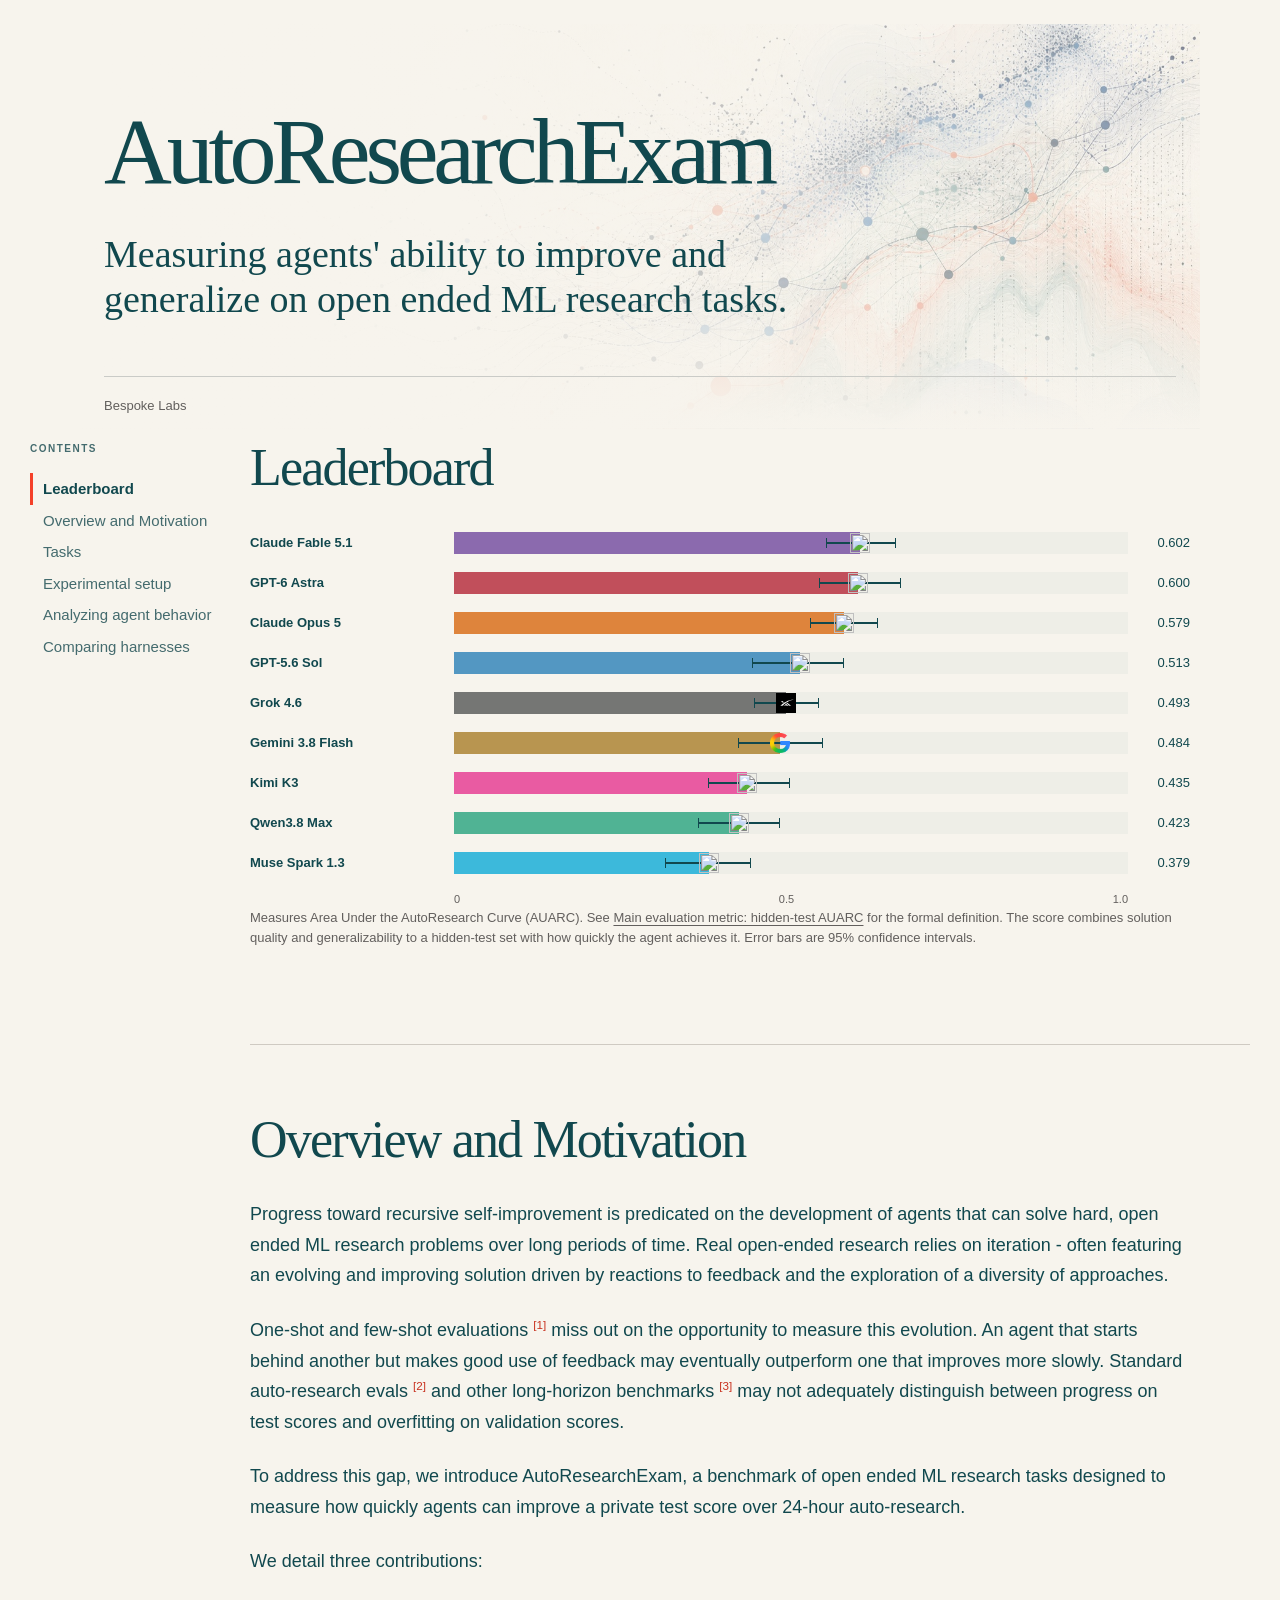
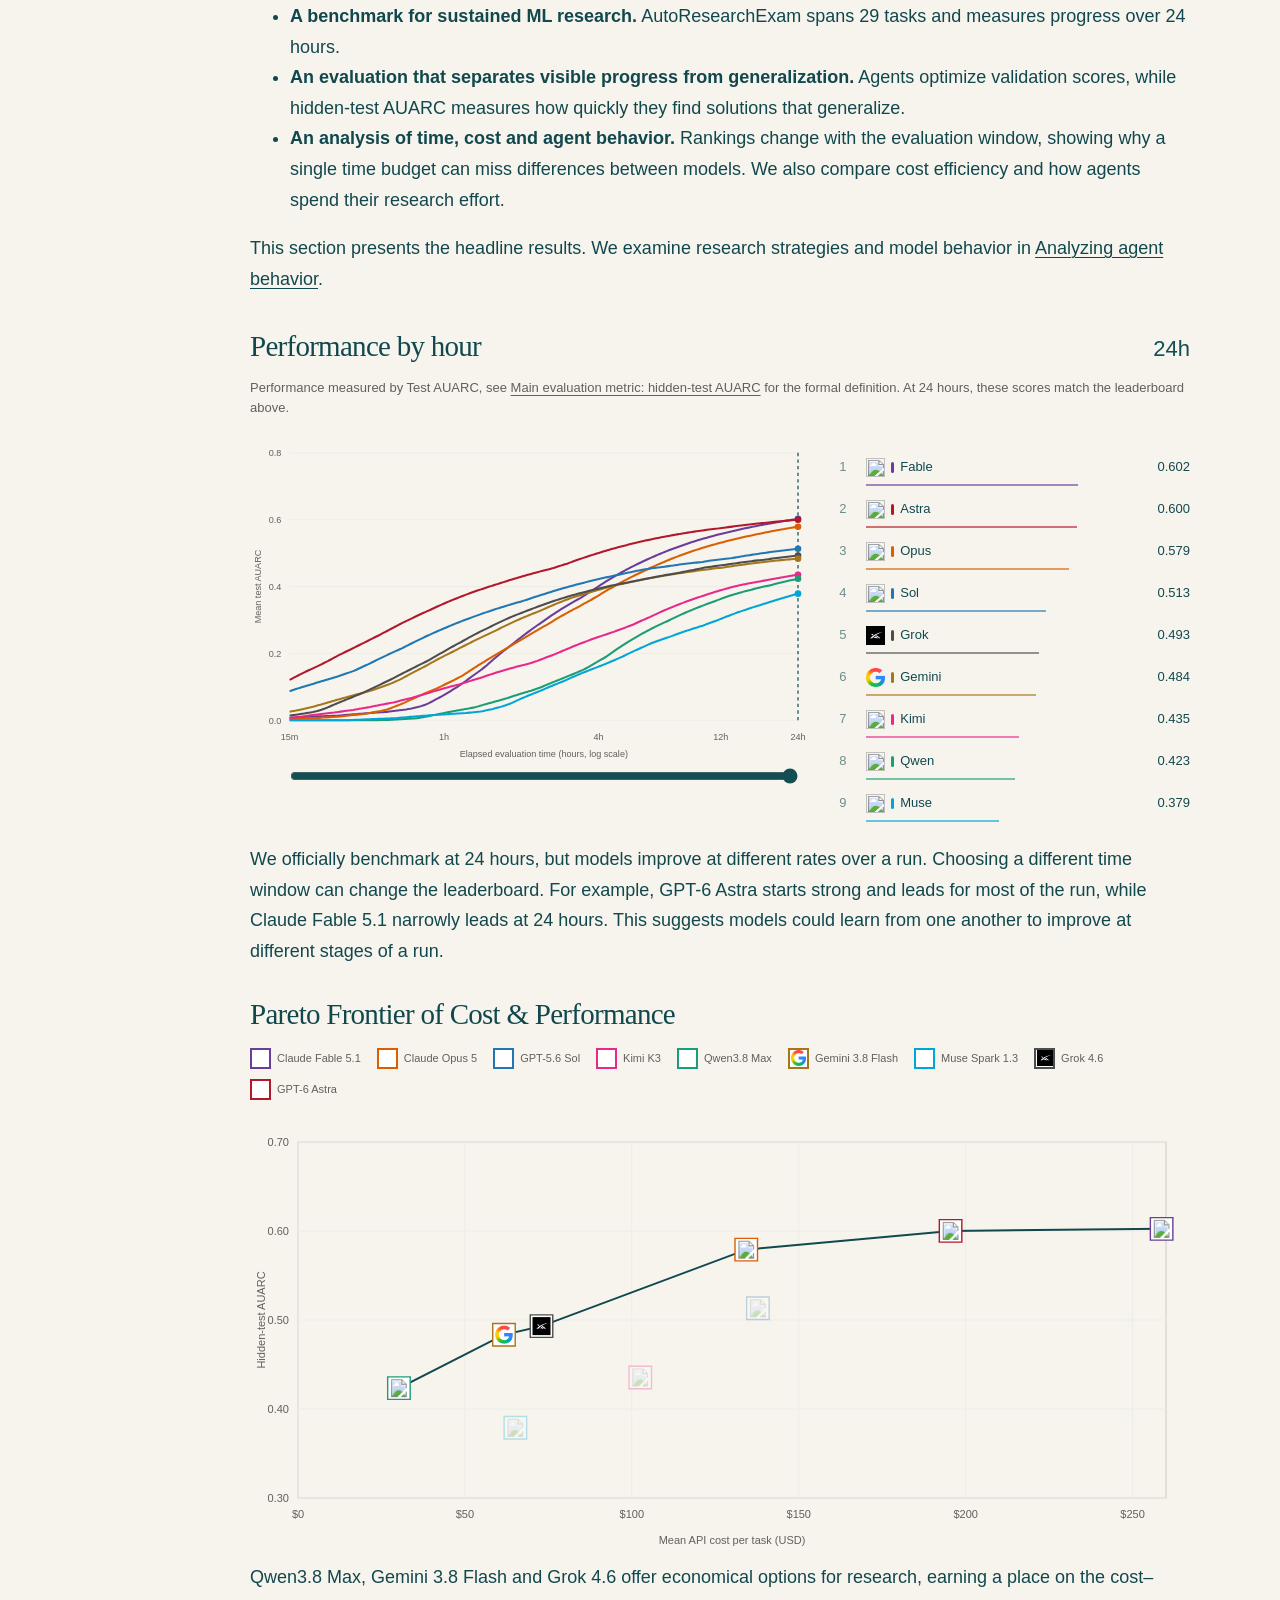
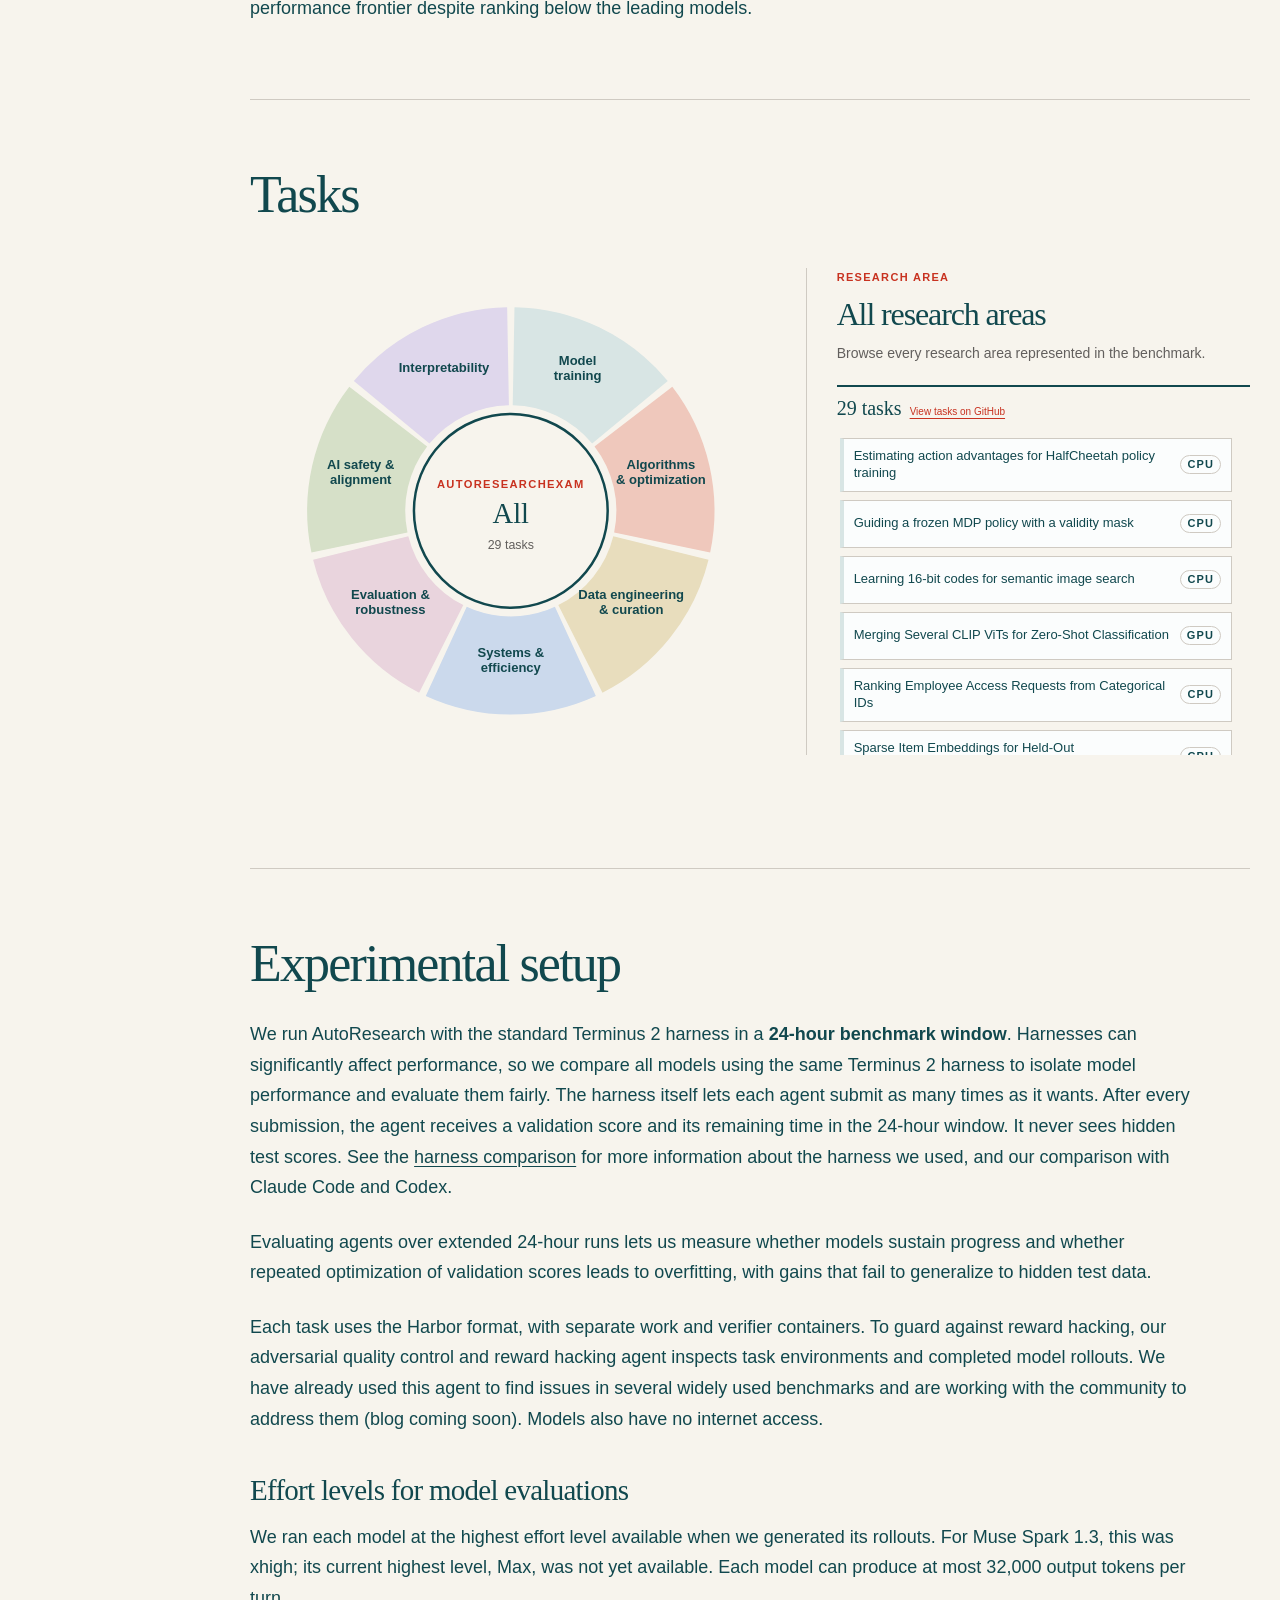
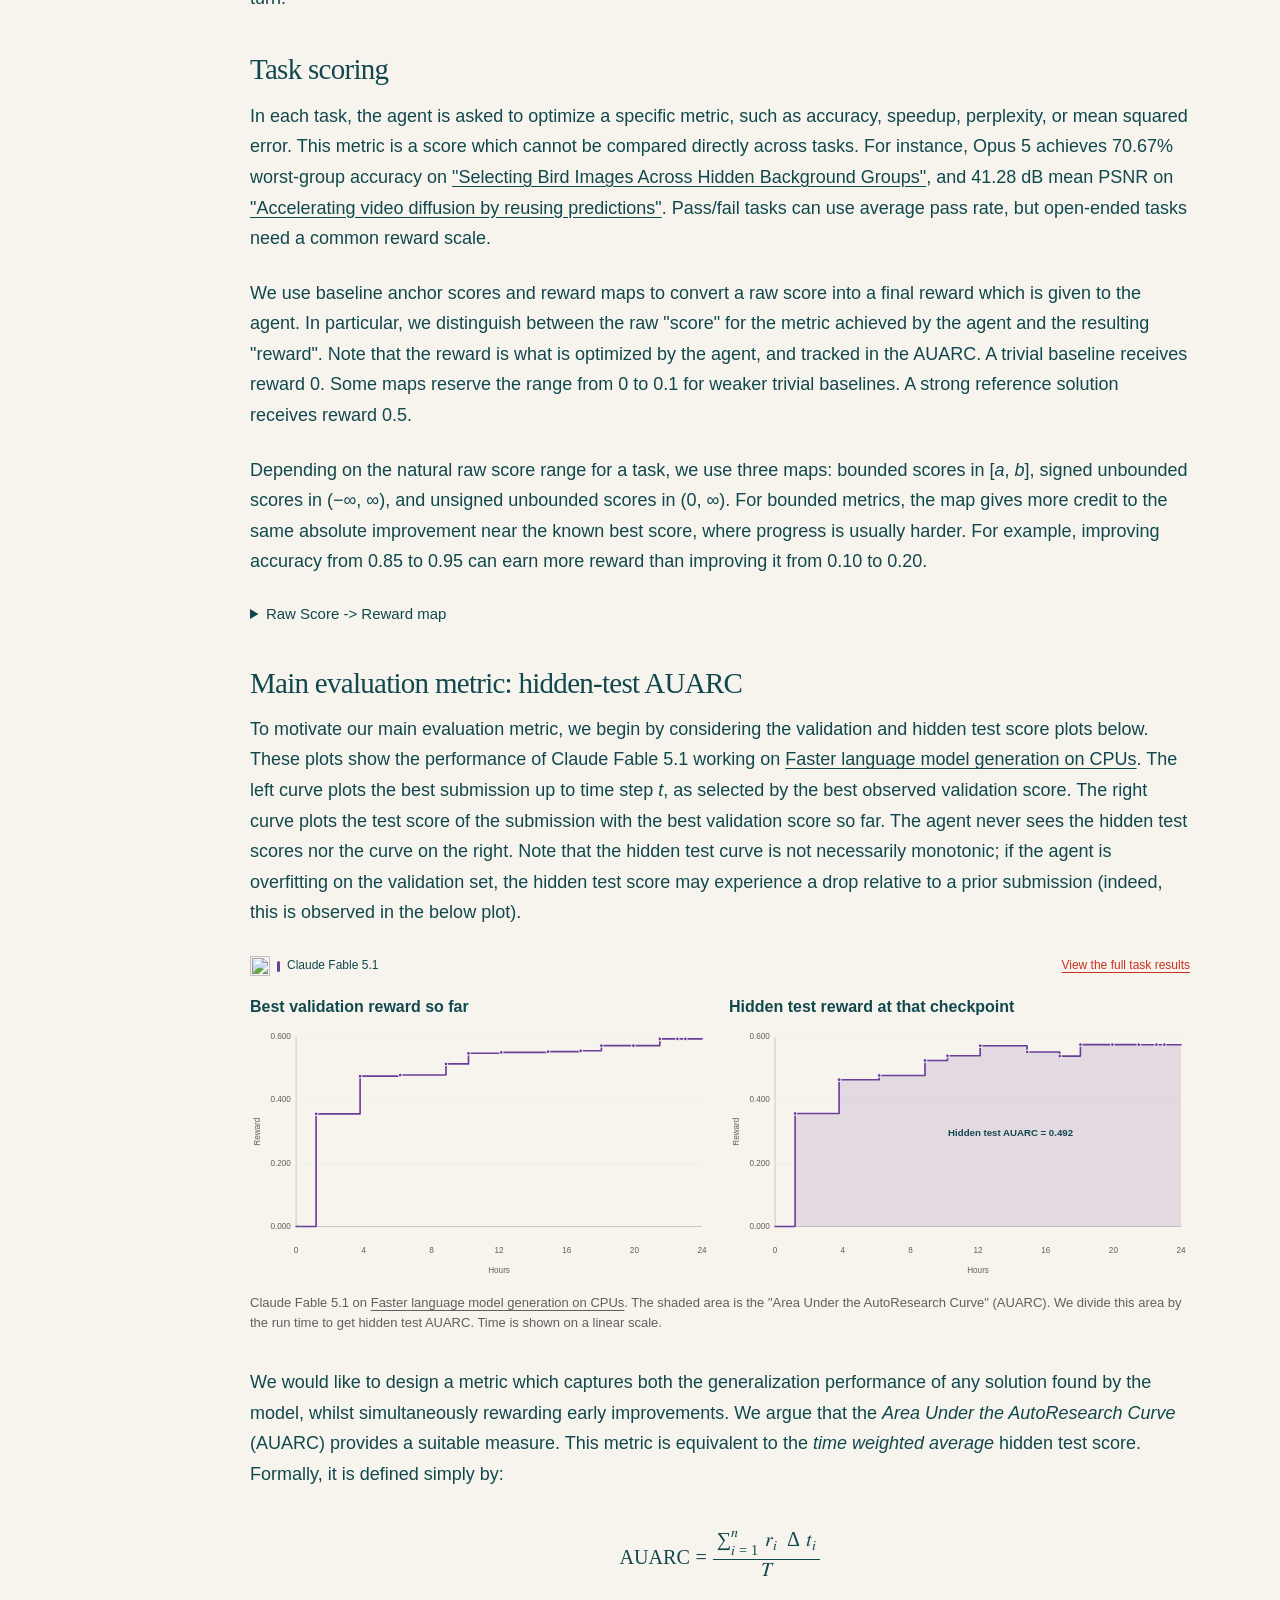
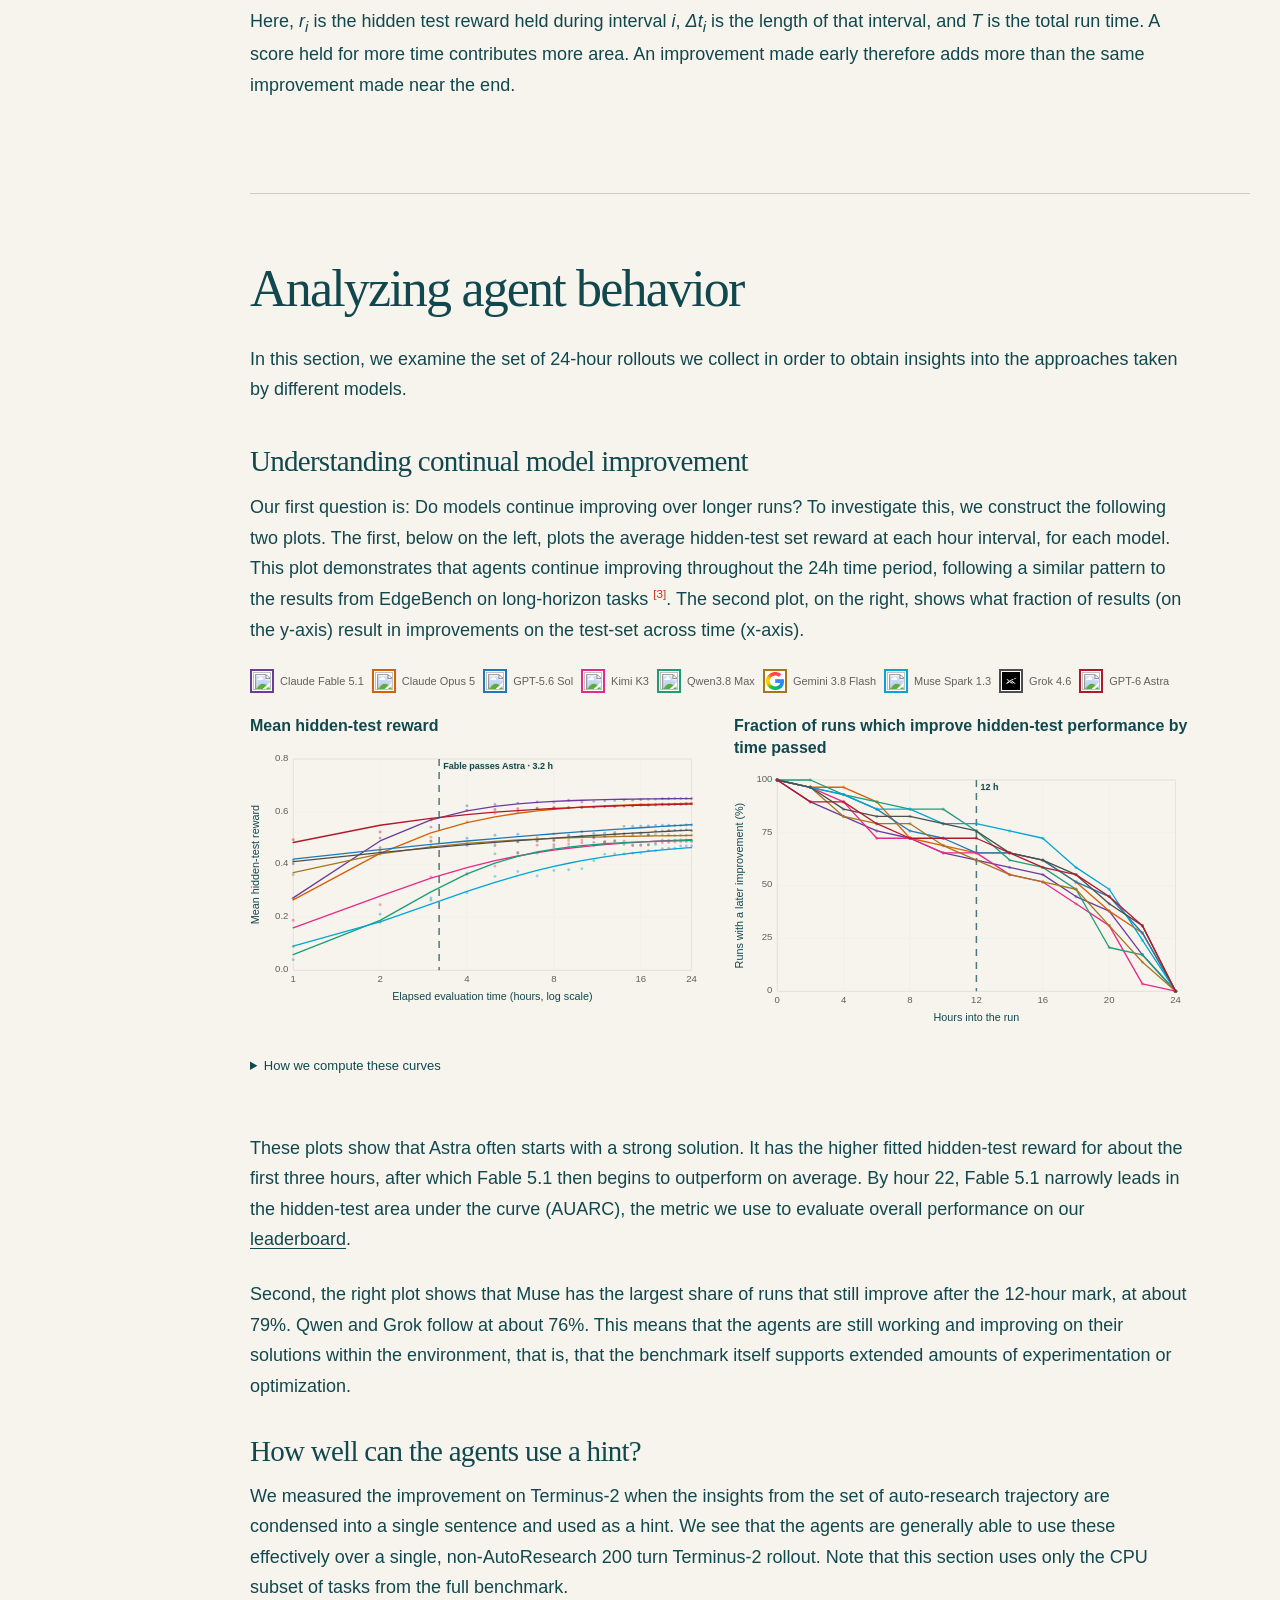
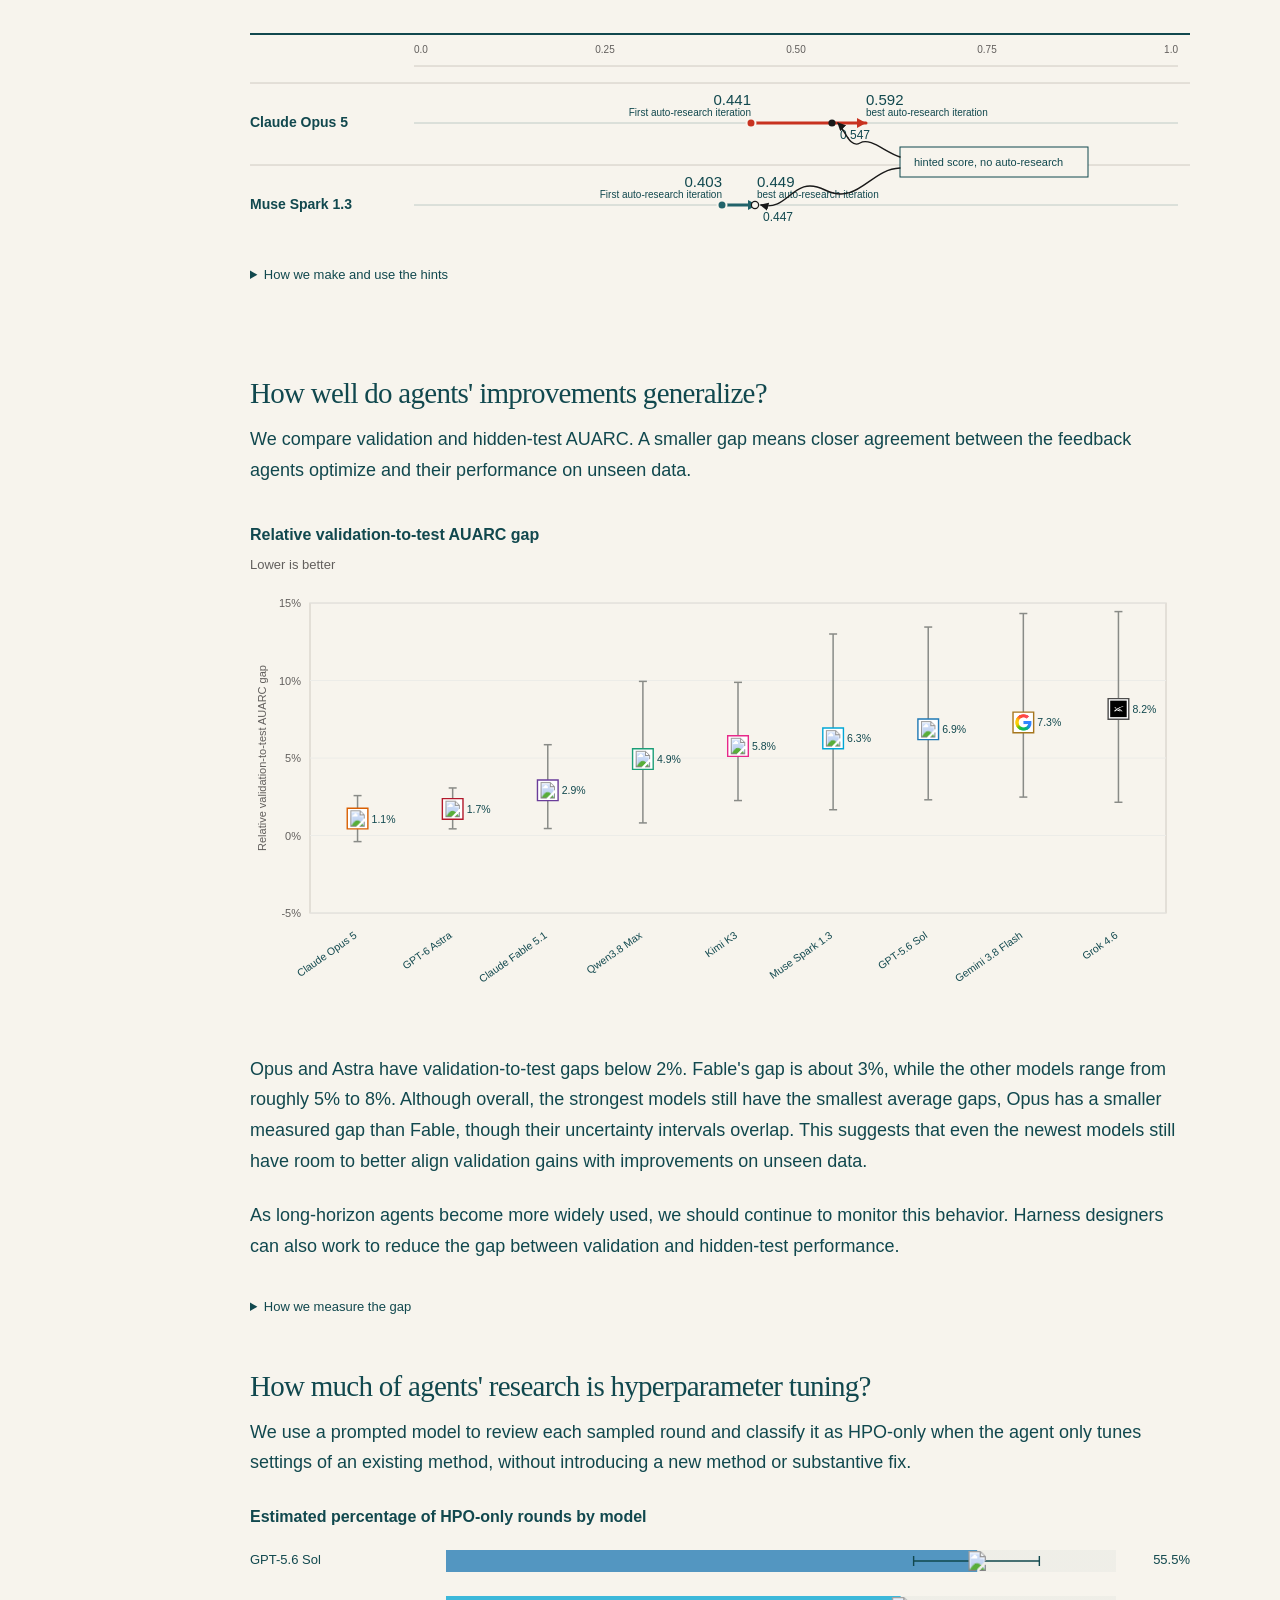
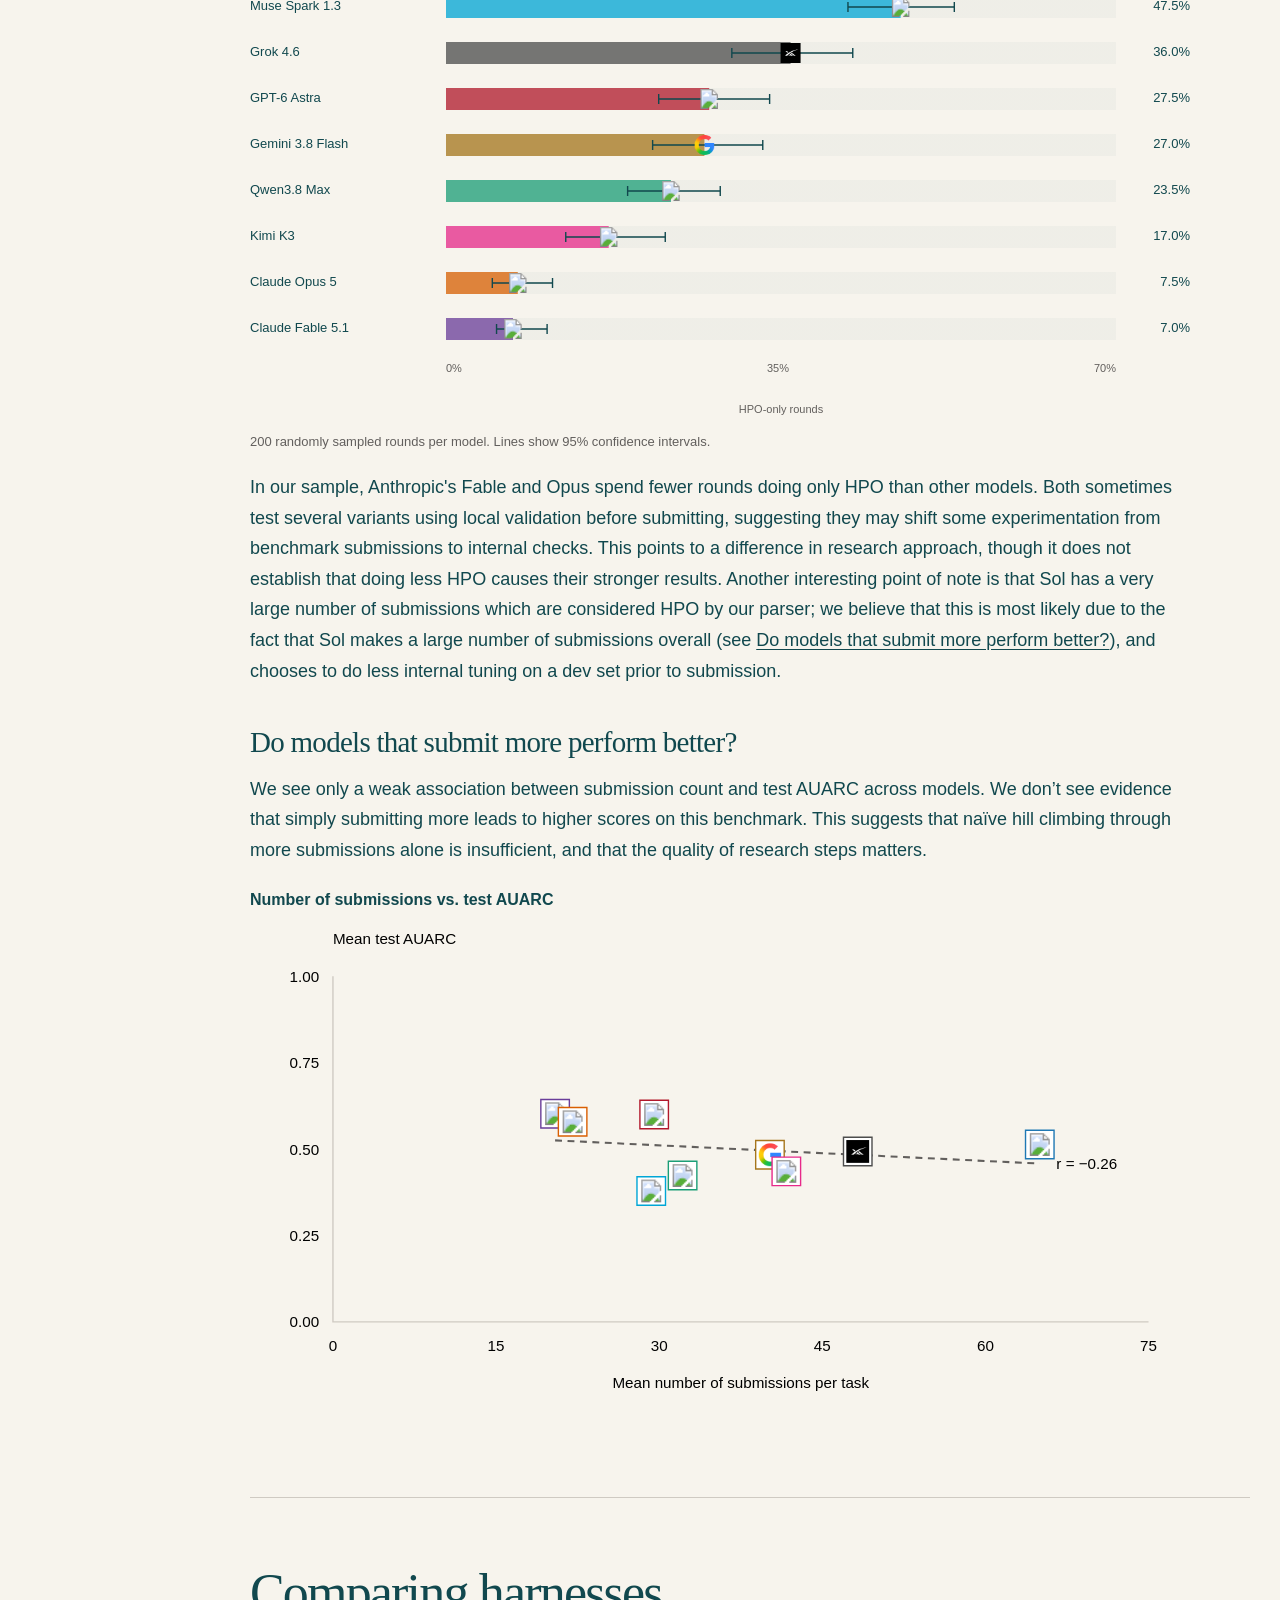
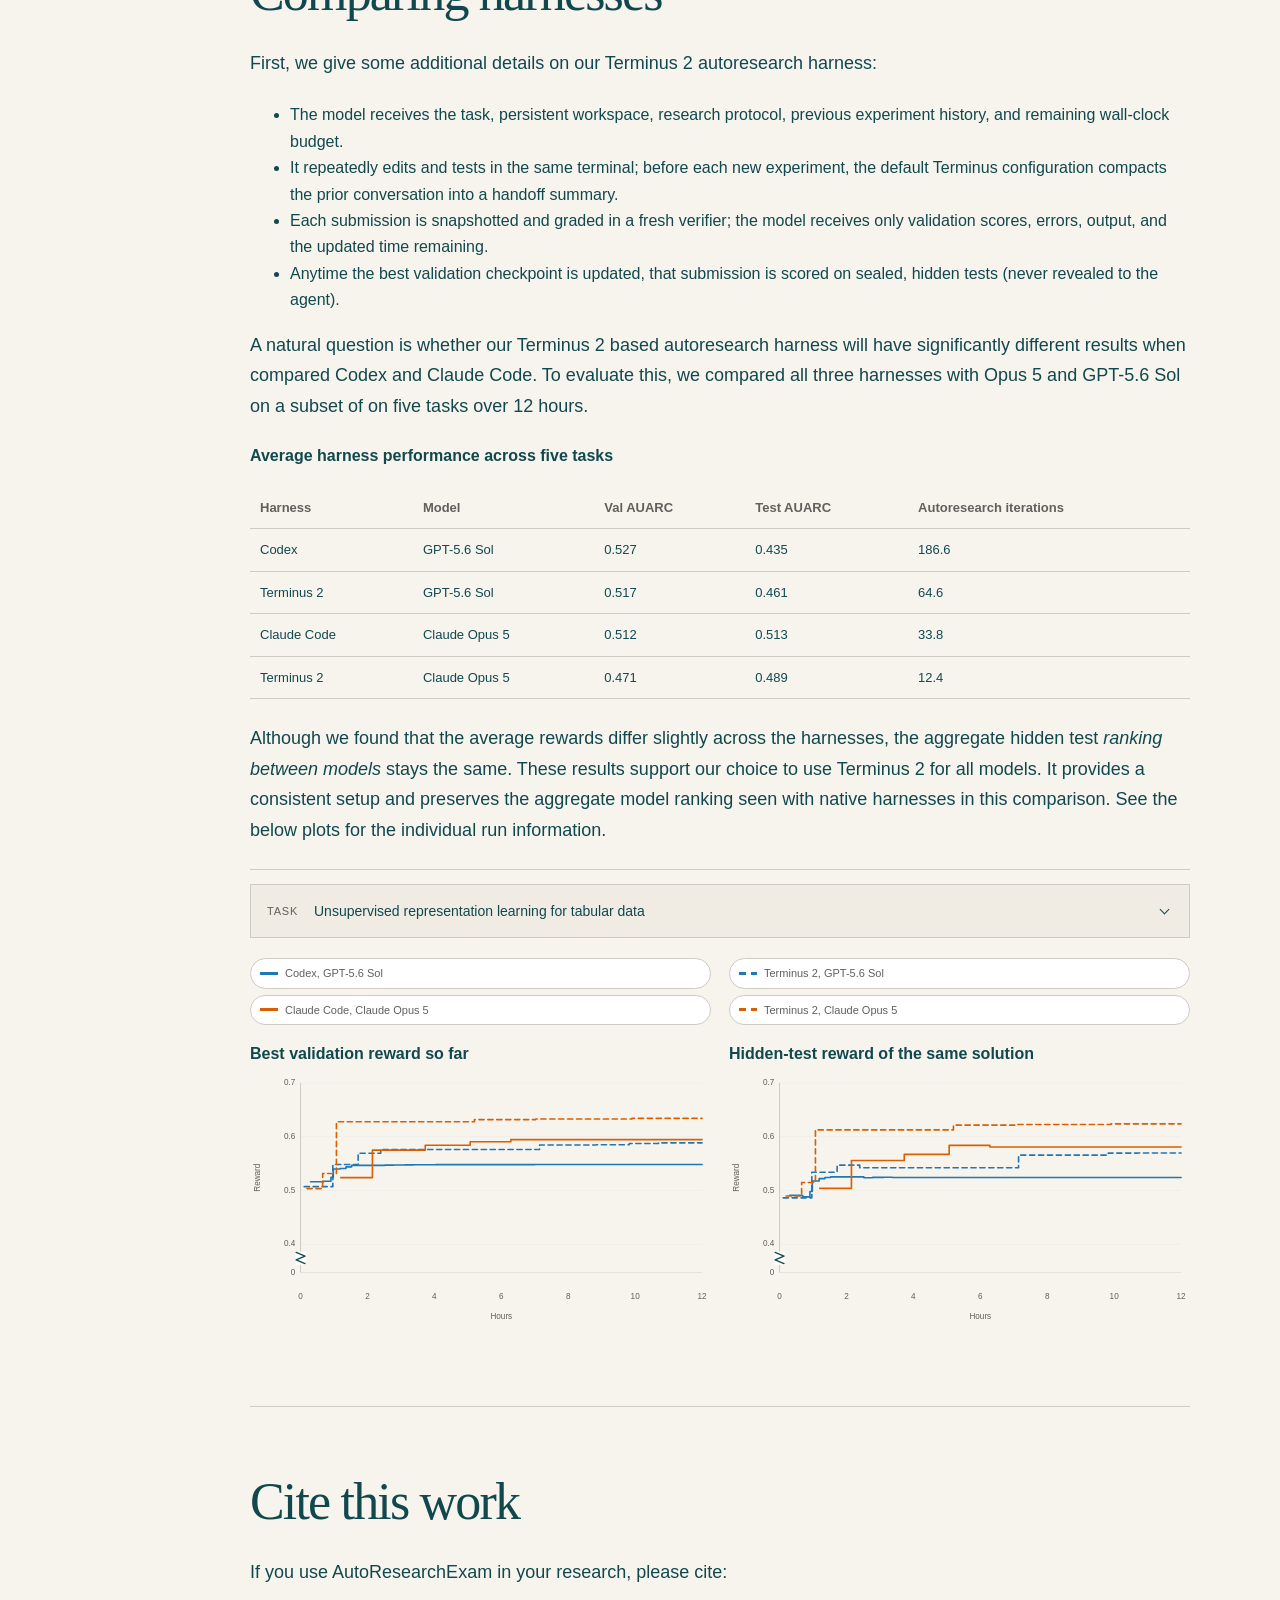
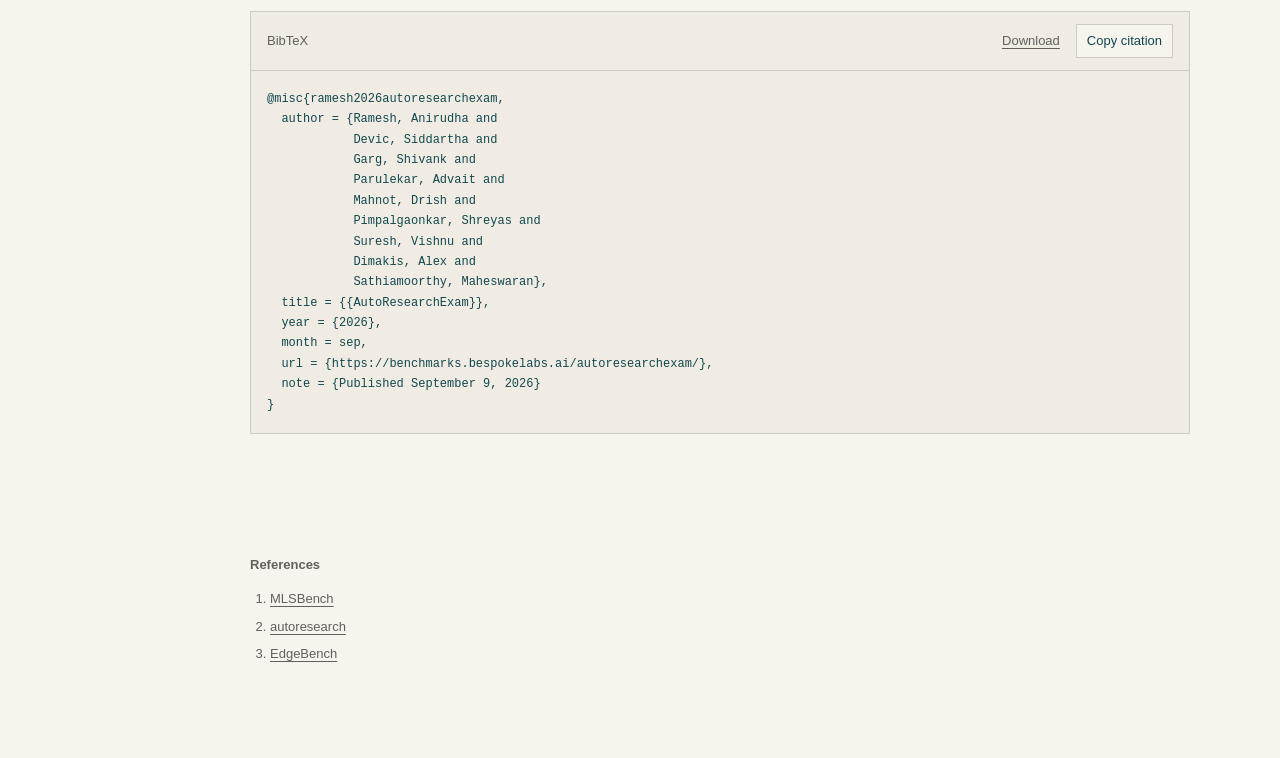
==== commit 400f4ada: "Format generalization gap equation" ====
--- a/blog.html
+++ b/blog.html
@@ -89,8 +89,8 @@
       </div>
       <h3>Task scoring</h3>
       <div class="prose scoring-prose">
-        <p>In each task, the agent is asked to optimize a specific metric, such as accuracy, speedup, perplexity, or mean squared error. The task returns a raw score which cannot be compared directly across tasks. For instance, Opus 5 achieves 70.67% worst-group accuracy on <a href="tasks.html#coreset-selection-group-robust-waterbirds">"Selecting Bird Images Across Hidden Background Groups"</a>, and 41.28 dB mean PSNR on <a href="tasks.html#fastercache-budgeted-video-dit-cache-policy">"Accelerating video diffusion by reusing predictions"</a>. Pass/fail tasks can use average pass rate, but open-ended metrics need a common reward scale.</p>
-        <p>We use baseline anchor scores and reward maps to convert a raw score into a final reward. In particular, we distinguish between the raw "score" for the metric achieved by the agent and the resulting tracked "reward" for the mapped value used in the AUARC. A trivial baseline receives reward 0. Some maps reserve the range from 0 to 0.1 for weaker trivial baselines. A strong reference solution receives reward 0.5, or 0.55 for maps with that baseline band.</p>
+        <p>In each task, the agent is asked to optimize a specific metric, such as accuracy, speedup, perplexity, or mean squared error. This metric is a score which cannot be compared directly across tasks. For instance, Opus 5 achieves 70.67% worst-group accuracy on <a href="tasks.html#coreset-selection-group-robust-waterbirds">"Selecting Bird Images Across Hidden Background Groups"</a>, and 41.28 dB mean PSNR on <a href="tasks.html#fastercache-budgeted-video-dit-cache-policy">"Accelerating video diffusion by reusing predictions"</a>. Pass/fail tasks can use average pass rate, but open-ended tasks need a common reward scale.</p>
+        <p>We use baseline anchor scores and reward maps to convert a raw score into a final reward which is given to the agent. In particular, we distinguish between the raw "score" for the metric achieved by the agent and the resulting "reward". Note that the reward is what is optimized by the agent, and tracked in the AUARC. A trivial baseline receives reward 0. Some maps reserve the range from 0 to 0.1 for weaker trivial baselines. A strong reference solution receives reward 0.5.</p>
         <p>Depending on the natural raw score range for a task, we use three maps: bounded scores in [<em>a</em>, <em>b</em>], signed unbounded scores in (&minus;&infin;, &infin;), and unsigned unbounded scores in (0, &infin;). For bounded metrics, the map gives more credit to the same absolute improvement near the known best score, where progress is usually harder. For example, improving accuracy from 0.85 to 0.95 can earn more reward than improving it from 0.10 to 0.20.</p>
       </div>
       <div class="prose" id="reward-normalization">
@@ -126,8 +126,10 @@
                     <tr><th scope="row"><em>s</em><sub>ref</sub></th><td>Reference raw score.</td></tr>
                     <tr><th scope="row"><em>σ</em></th><td>Direction sign. It is +1 when higher scores are better and −1 when lower scores are better.</td></tr>
                   </tbody></table>
-                  <math xmlns="http://www.w3.org/1998/Math/MathML" display="block"><mtext>reward</mtext><mo>=</mo><msub><mtext>reward</mtext><mtext>baseline</mtext></msub><mo>+</mo><mo>(</mo><mn>1</mn><mo>−</mo><msub><mtext>reward</mtext><mtext>baseline</mtext></msub><mo>)</mo><mfrac><mi>u</mi><mrow><mn>1</mn><mo>+</mo><mi>u</mi></mrow></mfrac></math>
-                  <math xmlns="http://www.w3.org/1998/Math/MathML" display="block"><mi>u</mi><mo>=</mo><mi>max</mi><mo>(</mo><mn>0</mn><mo>,</mo><mfrac><mrow><mi>σ</mi><mo>(</mo><mi>s</mi><mo>−</mo><msub><mi>s</mi><mn>0</mn></msub><mo>)</mo></mrow><mrow><mi>σ</mi><mo>(</mo><msub><mi>s</mi><mtext>ref</mtext></msub><mo>−</mo><msub><mi>s</mi><mn>0</mn></msub><mo>)</mo></mrow></mfrac><mo>)</mo></math>
+                  <div class="reward-scaling-equations">
+                    <math xmlns="http://www.w3.org/1998/Math/MathML" display="block"><mtext>reward</mtext><mo>=</mo><msub><mtext>reward</mtext><mtext>baseline</mtext></msub><mo>+</mo><mo>(</mo><mn>1</mn><mo>−</mo><msub><mtext>reward</mtext><mtext>baseline</mtext></msub><mo>)</mo><mfrac><mi>u</mi><mrow><mn>1</mn><mo>+</mo><mi>u</mi></mrow></mfrac></math>
+                    <math xmlns="http://www.w3.org/1998/Math/MathML" display="block"><mi>u</mi><mo>=</mo><mi>max</mi><mo>(</mo><mn>0</mn><mo>,</mo><mfrac><mrow><mi>σ</mi><mo>(</mo><mi>s</mi><mo>−</mo><msub><mi>s</mi><mn>0</mn></msub><mo>)</mo></mrow><mrow><mi>σ</mi><mo>(</mo><msub><mi>s</mi><mtext>ref</mtext></msub><mo>−</mo><msub><mi>s</mi><mn>0</mn></msub><mo>)</mo></mrow></mfrac><mo>)</mo></math>
+                  </div>
                 </details>
               </article>
               <article class="reward-scaling-card reward-scaling-card--unsigned">
@@ -157,8 +159,10 @@
                     <tr><th scope="row"><em>s</em><sub>ref</sub></th><td>Reference raw score.</td></tr>
                     <tr><th scope="row"><em>σ</em></th><td>Direction sign. It is +1 when higher scores are better and −1 when lower scores are better.</td></tr>
                   </tbody></table>
-                  <math xmlns="http://www.w3.org/1998/Math/MathML" display="block"><mtext>reward</mtext><mo>=</mo><msub><mtext>reward</mtext><mtext>baseline</mtext></msub><mo>+</mo><mo>(</mo><mn>1</mn><mo>−</mo><msub><mtext>reward</mtext><mtext>baseline</mtext></msub><mo>)</mo><mfrac><mi>u</mi><mrow><mn>1</mn><mo>+</mo><mi>u</mi></mrow></mfrac></math>
-                  <math xmlns="http://www.w3.org/1998/Math/MathML" display="block"><mi>u</mi><mo>=</mo><msub><mi>log</mi><mn>2</mn></msub><mo>(</mo><mn>1</mn><mo>+</mo><mfrac><mrow><mi>σ</mi><mo>(</mo><mi>s</mi><mo>−</mo><msub><mi>s</mi><mn>0</mn></msub><mo>)</mo></mrow><mrow><mi>σ</mi><mo>(</mo><msub><mi>s</mi><mtext>ref</mtext></msub><mo>−</mo><msub><mi>s</mi><mn>0</mn></msub><mo>)</mo></mrow></mfrac><mo>)</mo></math>
+                  <div class="reward-scaling-equations">
+                    <math xmlns="http://www.w3.org/1998/Math/MathML" display="block"><mtext>reward</mtext><mo>=</mo><msub><mtext>reward</mtext><mtext>baseline</mtext></msub><mo>+</mo><mo>(</mo><mn>1</mn><mo>−</mo><msub><mtext>reward</mtext><mtext>baseline</mtext></msub><mo>)</mo><mfrac><mi>u</mi><mrow><mn>1</mn><mo>+</mo><mi>u</mi></mrow></mfrac></math>
+                    <math xmlns="http://www.w3.org/1998/Math/MathML" display="block"><mi>u</mi><mo>=</mo><msub><mi>log</mi><mn>2</mn></msub><mo>(</mo><mn>1</mn><mo>+</mo><mfrac><mrow><mi>σ</mi><mo>(</mo><mi>s</mi><mo>−</mo><msub><mi>s</mi><mn>0</mn></msub><mo>)</mo></mrow><mrow><mi>σ</mi><mo>(</mo><msub><mi>s</mi><mtext>ref</mtext></msub><mo>−</mo><msub><mi>s</mi><mn>0</mn></msub><mo>)</mo></mrow></mfrac><mo>)</mo></math>
+                  </div>
                 </details>
               </article>
               <article class="reward-scaling-card reward-scaling-card--bounded">
@@ -190,8 +194,10 @@
                     <tr><th scope="row"><em>d</em></th><td>Distance from <em>s</em><sub>1</sub> at the agent score.</td></tr>
                     <tr><th scope="row"><em>d</em><sub>ref</sub></th><td>Distance from <em>s</em><sub>1</sub> at the reference score.</td></tr>
                   </tbody></table>
-                  <math xmlns="http://www.w3.org/1998/Math/MathML" display="block"><mtext>reward</mtext><mo>=</mo><msub><mtext>reward</mtext><mtext>baseline</mtext></msub><mo>+</mo><mo>(</mo><mn>1</mn><mo>−</mo><msub><mtext>reward</mtext><mtext>baseline</mtext></msub><mo>)</mo><mfrac><mi>u</mi><mrow><mn>1</mn><mo>+</mo><mi>u</mi></mrow></mfrac></math>
-                  <math xmlns="http://www.w3.org/1998/Math/MathML" display="block"><mi>d</mi><mo>=</mo><mo>|</mo><mi>s</mi><mo>−</mo><msub><mi>s</mi><mn>1</mn></msub><mo>|</mo><mo>,</mo><mspace width=".5em"/><mi>u</mi><mo>=</mo><mi>max</mi><mo>(</mo><mn>0</mn><mo>,</mo><mfrac><mrow><mi>log</mi><mo>(</mo><msub><mi>d</mi><mn>0</mn></msub><mo>/</mo><mi>d</mi><mo>)</mo></mrow><mrow><mi>log</mi><mo>(</mo><msub><mi>d</mi><mn>0</mn></msub><mo>/</mo><msub><mi>d</mi><mtext>ref</mtext></msub><mo>)</mo></mrow></mfrac><mo>)</mo></math>
+                  <div class="reward-scaling-equations">
+                    <math xmlns="http://www.w3.org/1998/Math/MathML" display="block"><mtext>reward</mtext><mo>=</mo><msub><mtext>reward</mtext><mtext>baseline</mtext></msub><mo>+</mo><mo>(</mo><mn>1</mn><mo>−</mo><msub><mtext>reward</mtext><mtext>baseline</mtext></msub><mo>)</mo><mfrac><mi>u</mi><mrow><mn>1</mn><mo>+</mo><mi>u</mi></mrow></mfrac></math>
+                    <math xmlns="http://www.w3.org/1998/Math/MathML" display="block"><mi>d</mi><mo>=</mo><mo>|</mo><mi>s</mi><mo>−</mo><msub><mi>s</mi><mn>1</mn></msub><mo>|</mo><mo>,</mo><mspace width=".5em"/><mi>u</mi><mo>=</mo><mi>max</mi><mo>(</mo><mn>0</mn><mo>,</mo><mfrac><mrow><mi>log</mi><mo>(</mo><msub><mi>d</mi><mn>0</mn></msub><mo>/</mo><mi>d</mi><mo>)</mo></mrow><mrow><mi>log</mi><mo>(</mo><msub><mi>d</mi><mn>0</mn></msub><mo>/</mo><msub><mi>d</mi><mtext>ref</mtext></msub><mo>)</mo></mrow></mfrac><mo>)</mo></math>
+                  </div>
                 </details>
               </article>
             </div>
@@ -204,10 +210,10 @@
       </div>
       <figure class="task-scoring-figure">
         <div id="task-scoring-example" class="task-scoring-example" aria-live="polite"></div>
-        <figcaption>Claude Fable 5.1 on <a href="tasks.html#cpu-llm-decode-throughput">Faster language model generation on CPUs</a>. The shaded area is the area under the hidden test reward curve. We divide this area by the run time to get hidden test AUARC. Time is shown on a linear scale.</figcaption>
+        <figcaption>Claude Fable 5.1 on <a href="tasks.html#cpu-llm-decode-throughput">Faster language model generation on CPUs</a>. The shaded area is the "Area Under the AutoResearch Curve" (AUARC). We divide this area by the run time to get hidden test AUARC. Time is shown on a linear scale.</figcaption>
       </figure>
       <div class="prose">
-        <p>We would like to design a metric which captures both the generalization performance of any solution found by the model, whilst simultaneously rewarding early improvements. We argue that the <i>area under the hidden test reward curve</i> provides a suitable measure. This metric is equivalent to the <i>time weighted average</i> hidden test score. Formally, it is defined simply by:</p>
+        <p>We would like to design a metric which captures both the generalization performance of any solution found by the model, whilst simultaneously rewarding early improvements. We argue that the <i>Area Under the AutoResearch Curve</i> (AUARC) provides a suitable measure. This metric is equivalent to the <i>time weighted average</i> hidden test score. Formally, it is defined simply by:</p>
         <div class="auarc-equation">
           <math xmlns="http://www.w3.org/1998/Math/MathML" display="block" aria-label="AUARC equals the sum over time intervals of hidden test reward times interval length, divided by total run time.">
             <mi>AUARC</mi><mo>=</mo><mfrac><mrow><munderover><mo>&#x2211;</mo><mrow><mi>i</mi><mo>=</mo><mn>1</mn></mrow><mi>n</mi></munderover><msub><mi>r</mi><mi>i</mi></msub><mo>&#x0394;</mo><msub><mi>t</mi><mi>i</mi></msub></mrow><mi>T</mi></mfrac>
@@ -221,12 +227,12 @@
       <div class="prose">
         <p>In this section, we examine the set of 24-hour rollouts we collect in order to obtain insights into the approaches taken by different models.</p>
         <h3 class="analysis-subheading">Understanding continual model improvement</h3>
-        <p>Our first question is: Do models continue improving over longer runs? To investigate this, we construct the two plots. The first, below on the left, plots the average hidden-test set reward at each hour interval, for each model. This plot demonstrates that agents continue improving throughout the 24h time period, following a similar pattern to the results from EdgeBench on long-horizon tasks <a class="cite" href="https://edge-bench.org/">[3]</a>. The second plot, on the right, shows what fraction of results (on the y-axis) result in improvements on the test-set across time (x-axis).</p>
+        <p>Our first question is: Do models continue improving over longer runs? To investigate this, we construct the following two plots. The first, below on the left, plots the average hidden-test set reward at each hour interval, for each model. This plot demonstrates that agents continue improving throughout the 24h time period, following a similar pattern to the results from EdgeBench on long-horizon tasks <a class="cite" href="https://edge-bench.org/">[3]</a>. The second plot, on the right, shows what fraction of results (on the y-axis) result in improvements on the test-set across time (x-axis).</p>
       </div>
 
       <div id="trajectory-overview"></div>
       <div class="prose">
-        <p>These plots show that Astra often starts with a strong solution. It has the higher fitted hidden-test reward for about the first three hours, after which Fable 5.1 then begins to outperform on average. By hour 24, Fable 5.1 narrowly leads in the hidden-test area under the curve, the metric we use to evaluate overall performance on our <a href="#leaderboard">leaderboard</a>.</p>
+        <p>These plots show that Astra often starts with a strong solution. It has the higher fitted hidden-test reward for about the first three hours, after which Fable 5.1 then begins to outperform on average. By hour 22, Fable 5.1 narrowly leads in the hidden-test area under the curve (AUARC), the metric we use to evaluate overall performance on our <a href="#leaderboard">leaderboard</a>.</p>
         <p>Second, the right plot shows that Muse has the largest share of runs that still improve after the 12-hour mark, at about 79%. Qwen and Grok follow at about 76%. This means that the agents are still working and improving on their solutions within the environment, that is, that the benchmark itself supports extended amounts of experimentation or optimization.
         </p>
       </div>
@@ -234,7 +240,7 @@
       <section class="hint-study" id="hint-study">
       <h3 class="analysis-subheading">How well can the agents use a hint?</h3>
       <div class="prose">
-      <p>We measured the improvement on Terminus-2 when the insights from the set of auto-research trajectory are condensed into a single sentence and used as a hint. We see that the agents are generally able to use these effectively over a single 200 turn Terminus-2 rollout. Note that this section uses only the CPU subset of tasks from the full benchmark.</p>
+      <p>We measured the improvement on Terminus-2 when the insights from the set of auto-research trajectory are condensed into a single sentence and used as a hint. We see that the agents are generally able to use these effectively over a single, non-AutoResearch 200 turn Terminus-2 rollout. Note that this section uses only the CPU subset of tasks from the full benchmark.</p>
       </div>
       <div class="hint-lanes" aria-label="Average hidden-test rewards with and without validation hints">
         <svg class="hint-lanes-graphic" viewBox="0 24 940 200" role="img" aria-labelledby="hint-graphic-title hint-graphic-desc">
@@ -317,8 +323,12 @@
 <div class="prose result-notes" id="behavior-result-notes"></div>
 <details class="trajectory-method">
 <summary>How we measure the gap</summary>
-<p>At each point in a run, validation selects the best checkpoint so far. We evaluate that same checkpoint on hidden tests, which the agent never sees.</p>
-<p>For each model, we average validation AUARC (<em>V</em>) and hidden-test AUARC (<em>T</em>) across its included tasks. The relative gap is <strong>(<em>V</em> − <em>T</em>) / max(|<em>V</em>|, |<em>T</em>|)</strong>.</p>
+<p>For each model, we average validation AUARC (<em>V</em>) and hidden-test AUARC (<em>T</em>) across its included tasks. We then calculate the relative gap:</p>
+<div class="gap-equation">
+  <math xmlns="http://www.w3.org/1998/Math/MathML" display="block" aria-label="Relative gap equals validation AUARC minus hidden-test AUARC, divided by the maximum of their absolute values.">
+    <mtext>Relative gap</mtext><mo>=</mo><mfrac><mrow><mi>V</mi><mo>−</mo><mi>T</mi></mrow><mrow><mi>max</mi><mo>(</mo><mo>|</mo><mi>V</mi><mo>|</mo><mo>,</mo><mo>|</mo><mi>T</mi><mo>|</mo><mo>)</mo></mrow></mfrac>
+  </math>
+</div>
 <p>A larger positive gap means less of the validation performance carries over to hidden tests. Lines show 95% intervals from resampling tasks. The gap alone does not prove overfitting.</p>
 </details>
 <h3 id="analysis-2b">How much of agents' research is hyperparameter tuning?</h3>
@@ -353,12 +363,18 @@
     </section>
     <section class="section" id="harness-ablations">
       <h2>Comparing harnesses</h2>
-      <p class="harness-intro">We compared Codex and Claude Code with Terminus 2 on five tasks, using the same models over 12 hours.</p>
+      <p>First, we give some additional details on our Terminus 2 autoresearch harness:</p>
+      <ul class="harness-details">
+        <li>The model receives the task, persistent workspace, research protocol, previous experiment history, and remaining wall-clock budget.</li>
+        <li>It repeatedly edits and tests in the same terminal; before each new experiment, the default Terminus configuration compacts the prior conversation into a handoff summary.</li>
+        <li>Each submission is snapshotted and graded in a fresh verifier; the model receives only validation scores, errors, output, and the updated time remaining.</li>
+        <li>Anytime the best validation checkpoint is updated, that submission is scored on sealed, hidden tests (never revealed to the agent).</li>
+      </ul>
+      <p class="harness-intro">A natural question is whether our Terminus 2 based autoresearch harness will have significantly different results when compared Codex and Claude Code. To evaluate this, we compared all three harnesses with Opus 5 and GPT-5.6 Sol on a subset of on five tasks over 12 hours.</p>
       <h4 class="figure-heading" id="harness-summary-title">Average harness performance across five tasks</h4>
       <div id="harness-summary" aria-labelledby="harness-summary-title"></div>
-      <p id="harness-findings">Average rewards differ across harnesses, but the aggregate hidden test ranking stays the same. Codex and Claude Code submit more than Terminus 2. Codex’s lower test AUARC is driven by <a href="tasks.html#shortest-valid-ci-l2-ece" style="text-decoration:none"><em>Tight confidence intervals for prediction uncertainty estimation</em></a>, where validation improvements stopped transferring to the hidden test earlier than with Terminus 2.</p>
+      <p id="harness-findings">Although we found that the average rewards differ slightly across the harnesses, the aggregate hidden test <i>ranking between models</i> stays the same. These results support our choice to use Terminus 2 for all models. It provides a consistent setup and preserves the aggregate model ranking seen with native harnesses in this comparison. See the below plots for the individual run information.</p>
       <div id="harness-ablation-plot"></div>
-      <p id="harness-conclusion">These results support our choice to use Terminus 2 for all models. It provides a consistent setup and preserves the aggregate model ranking seen with native harnesses in this comparison.</p>
     </section>
     <section class="section citation-section" id="citation" aria-labelledby="citation-heading">
       <h2 id="citation-heading">Cite this work</h2>
--- a/site.css
+++ b/site.css
@@ -161,6 +161,8 @@
 .reward-formula math{font-size:1.12em;margin:16px 0}
 .auarc-equation{overflow-x:auto;margin:14px 0;color:var(--ink)}
 .auarc-equation math{font-size:1.12em;margin:16px 0}
+.gap-equation{max-width:850px;overflow-x:auto;margin:4px 0 18px;color:var(--ink)}
+.gap-equation math{font-size:1.12em;margin:0}
 
 /* The blog uses its contents sidebar instead of a fixed header. */
 body:has(.hero) .contents{top:28px}
@@ -326,7 +328,8 @@
 .reward-scaling-terms tr+tr{border-top:1px solid color-mix(in srgb,var(--line) 70%,transparent)}
 .reward-scaling-terms th{width:34%;padding:4px 8px 4px 0;color:var(--ink);font-weight:600;text-align:left;vertical-align:top}
 .reward-scaling-terms td{padding:4px 0;color:var(--muted);vertical-align:top}
-.reward-scaling-formula math{display:block;overflow-x:auto;margin:5px 0;font-size:1em}
+.reward-scaling-equations{max-width:100%;overflow-x:auto}
+.reward-scaling-formula math{margin:5px 0;font-size:1em}
 .reward-scaling-card>p{margin:10px 0 0;color:var(--muted);font-size:14px;line-height:1.55}
 .reward-scaling-card>p+p{margin-top:8px}
 @media(min-width:1060px){.reward-scaling-grid{gap:0}.reward-scaling-card{padding-right:18px}.reward-scaling-card+.reward-scaling-card{padding-left:18px;border-left:1px solid var(--line)}.reward-scaling-card--bounded{padding-left:0;border-left:0}.reward-scaling-card--signed{padding-left:18px;border-left:1px solid var(--line)}}
@@ -462,4 +465,5 @@
 .harness-task-options button[aria-pressed="true"]{font-weight:600}
 .harness-task-check{flex:0 0 16px}
 .harness-task-menu summary:focus-visible,.harness-task-options button:focus-visible{outline:2px solid var(--ink);outline-offset:2px}
+.harness-details{max-width:var(--content-measure)}
 @media(max-width:520px){.harness-task-menu>summary{gap:10px;padding:11px 12px}.harness-task-options button{padding:11px 9px}}
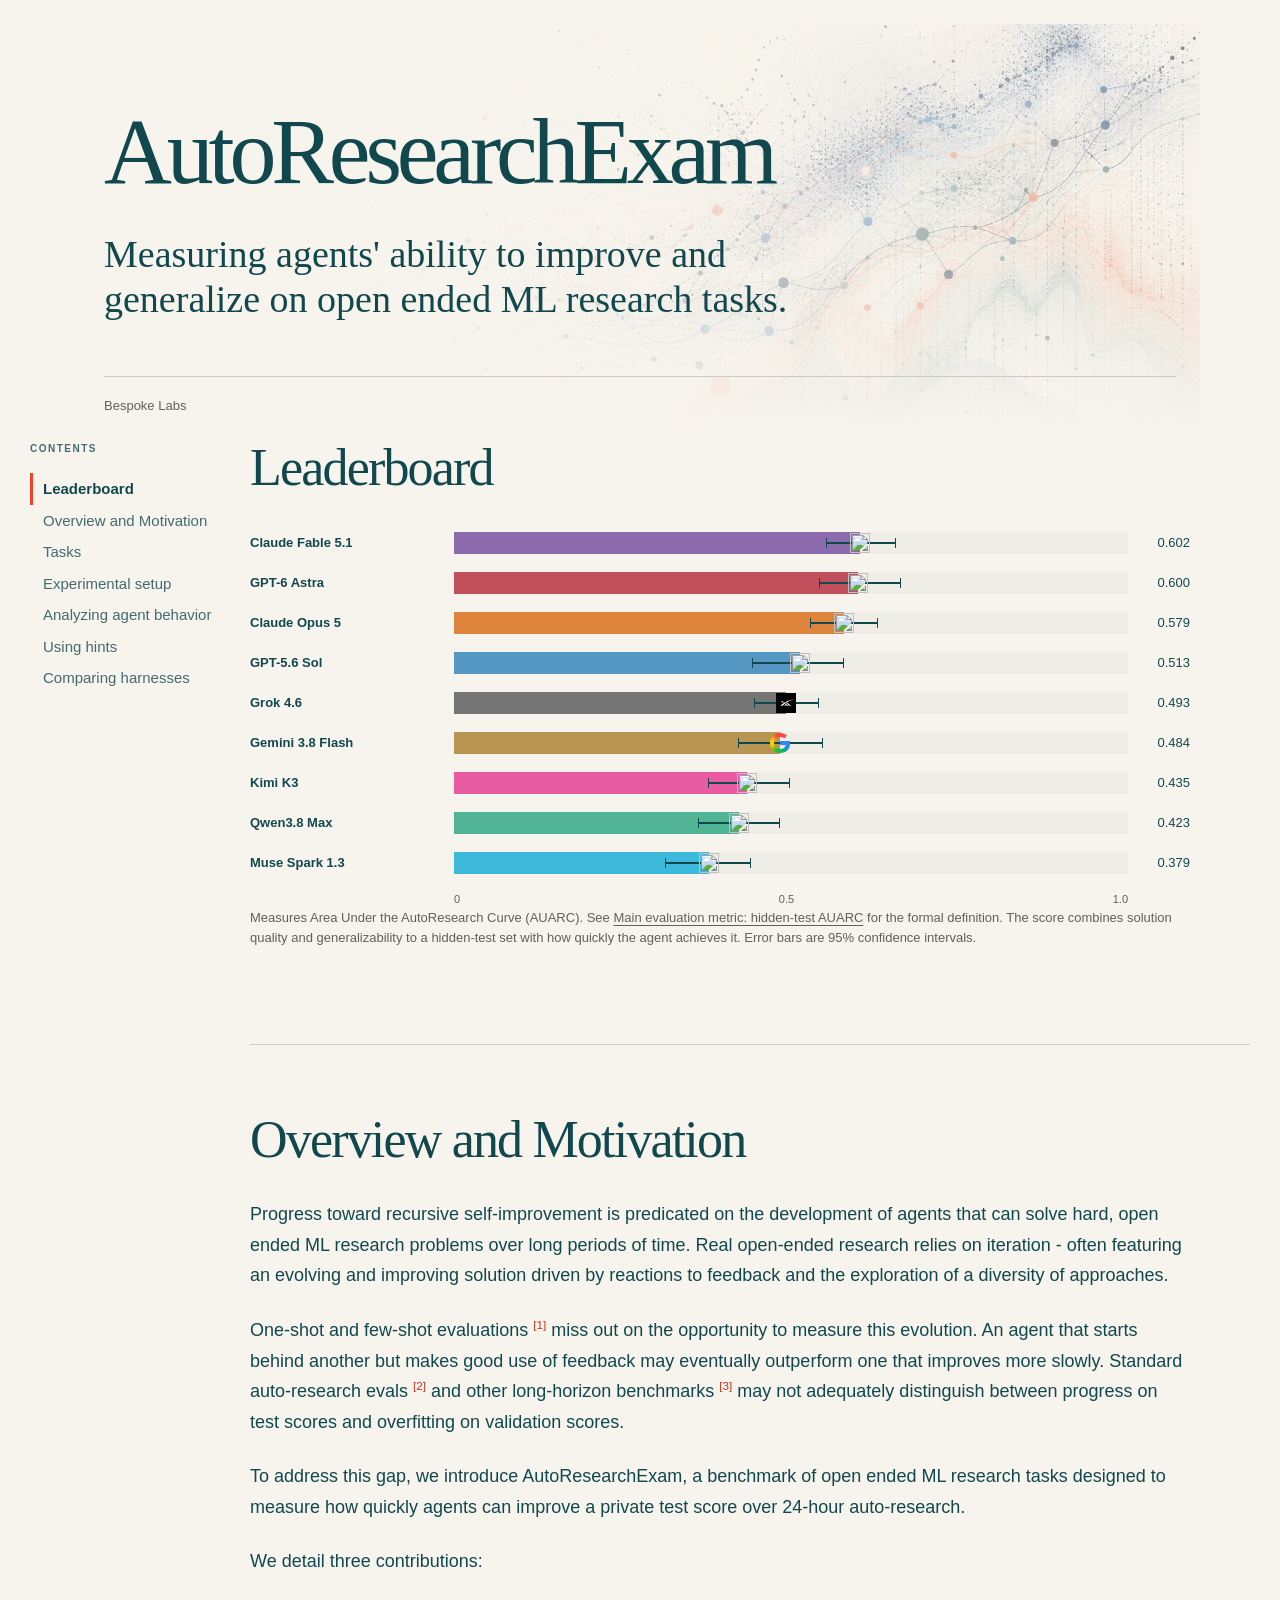
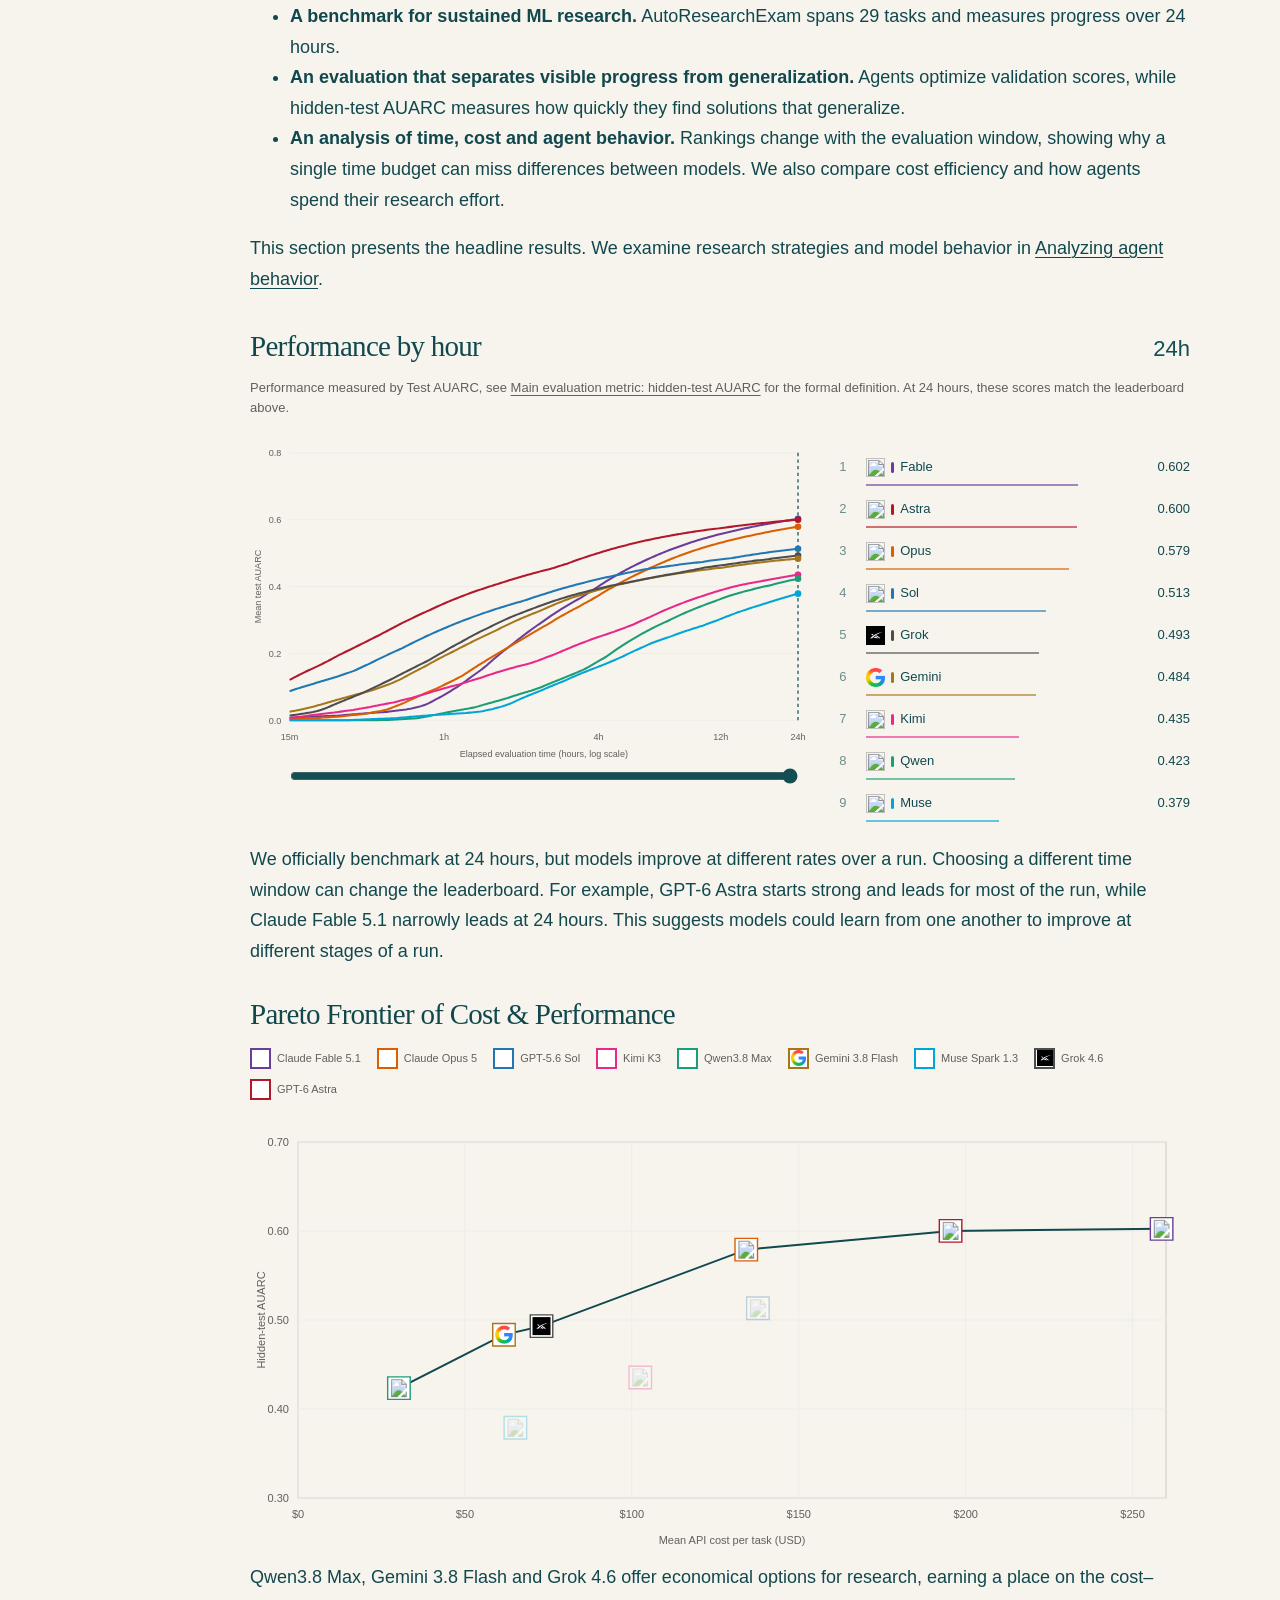
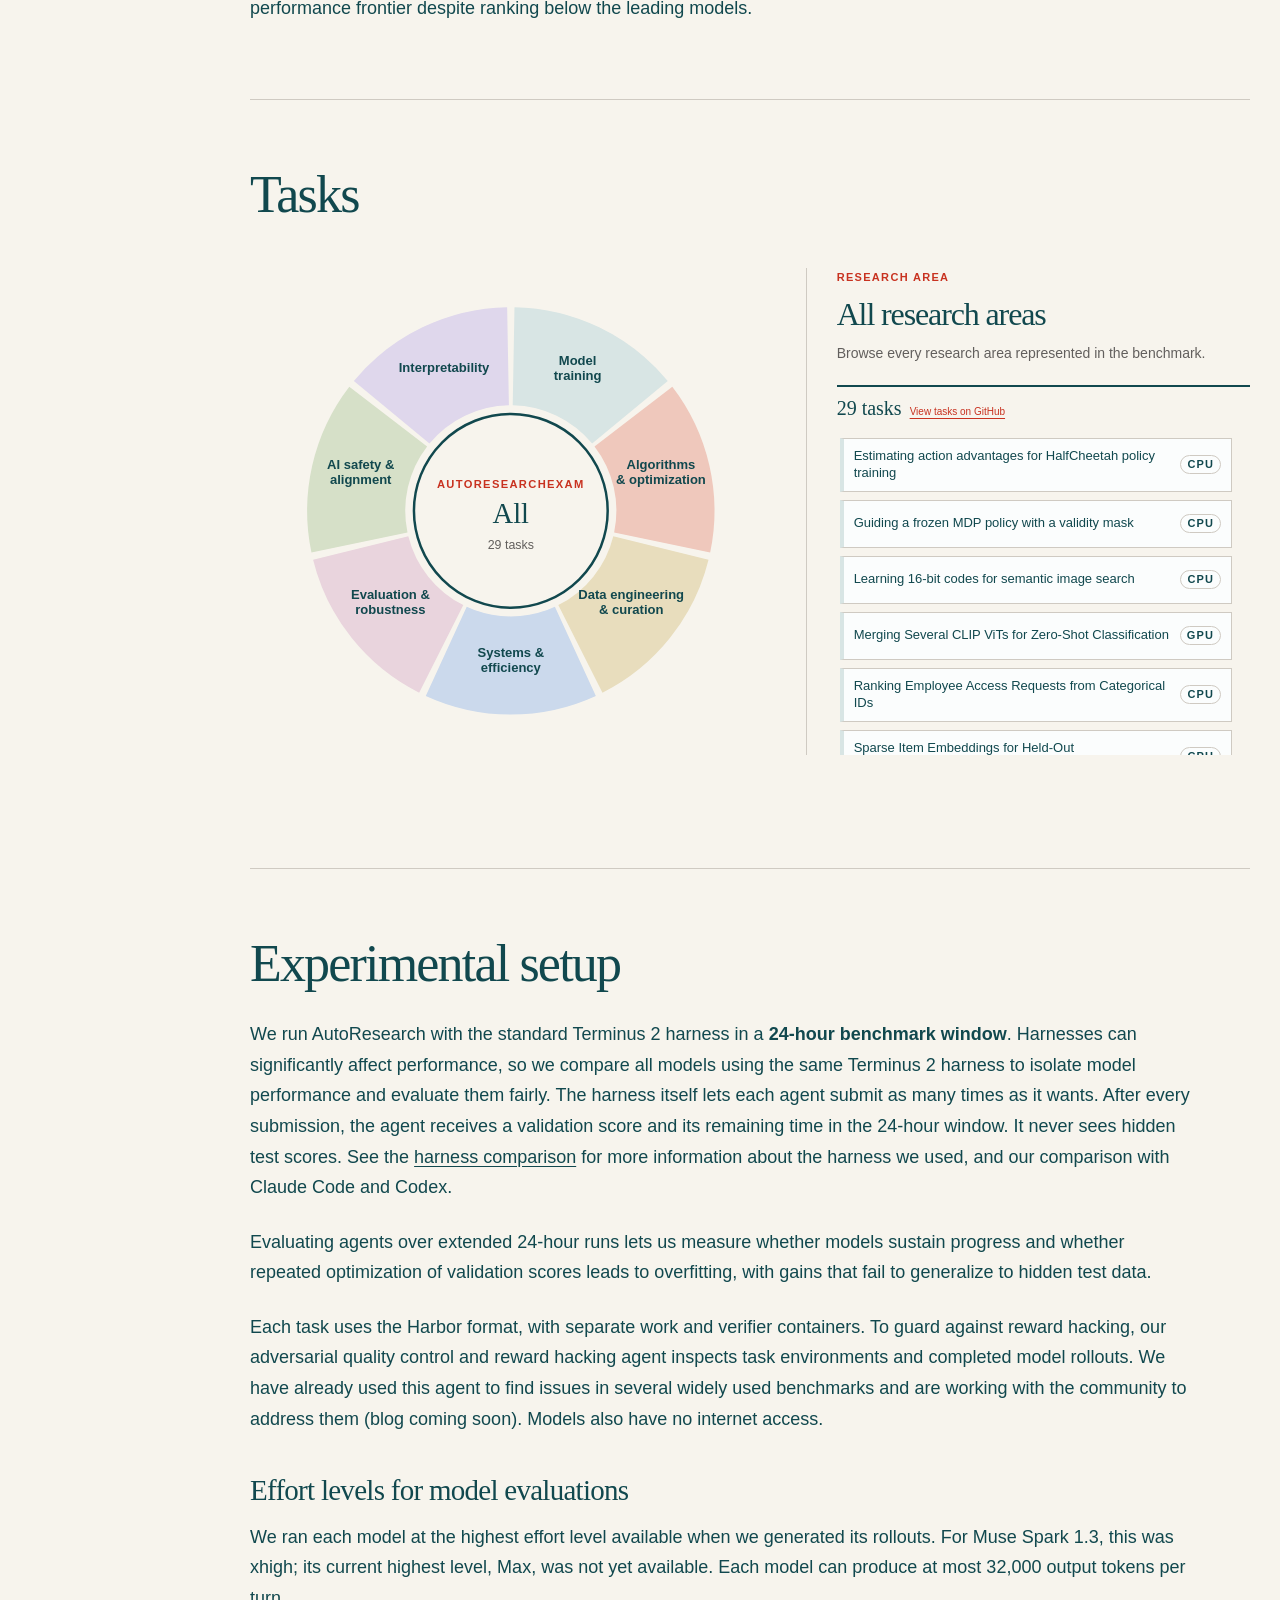
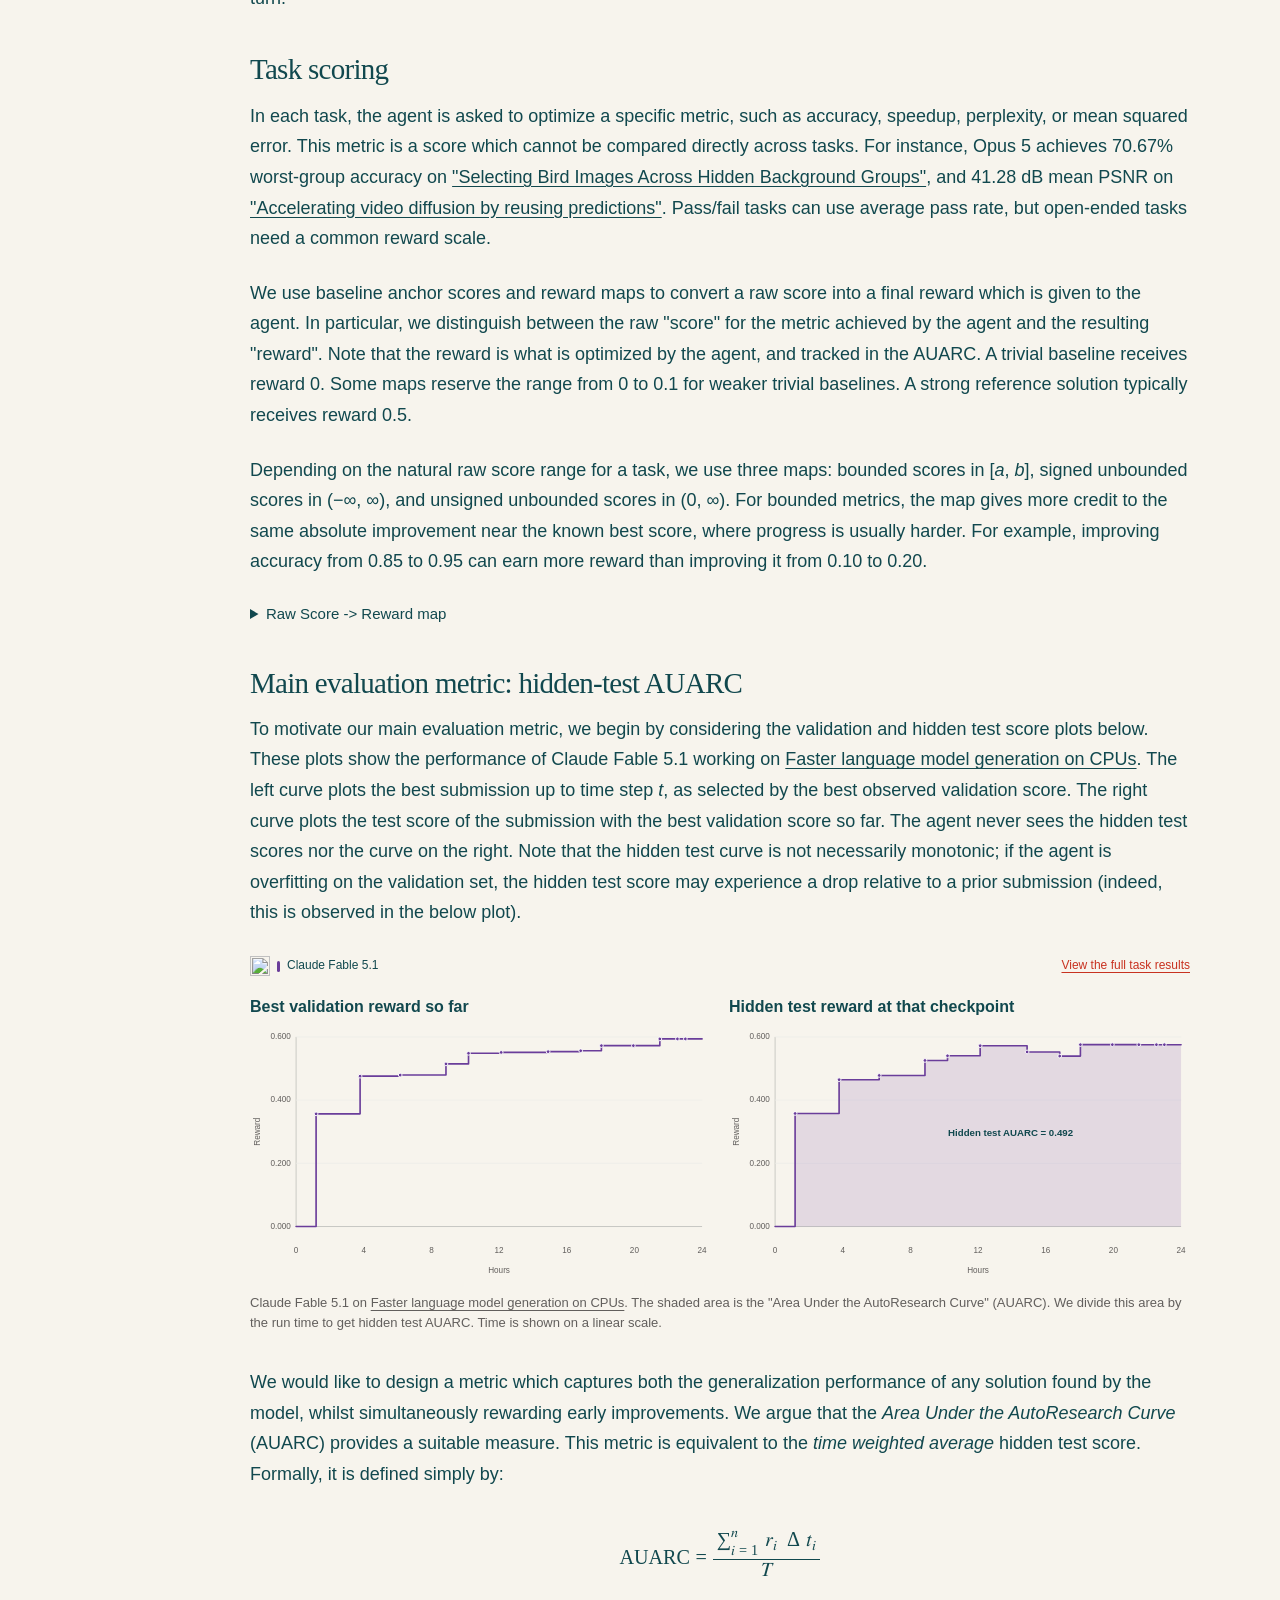
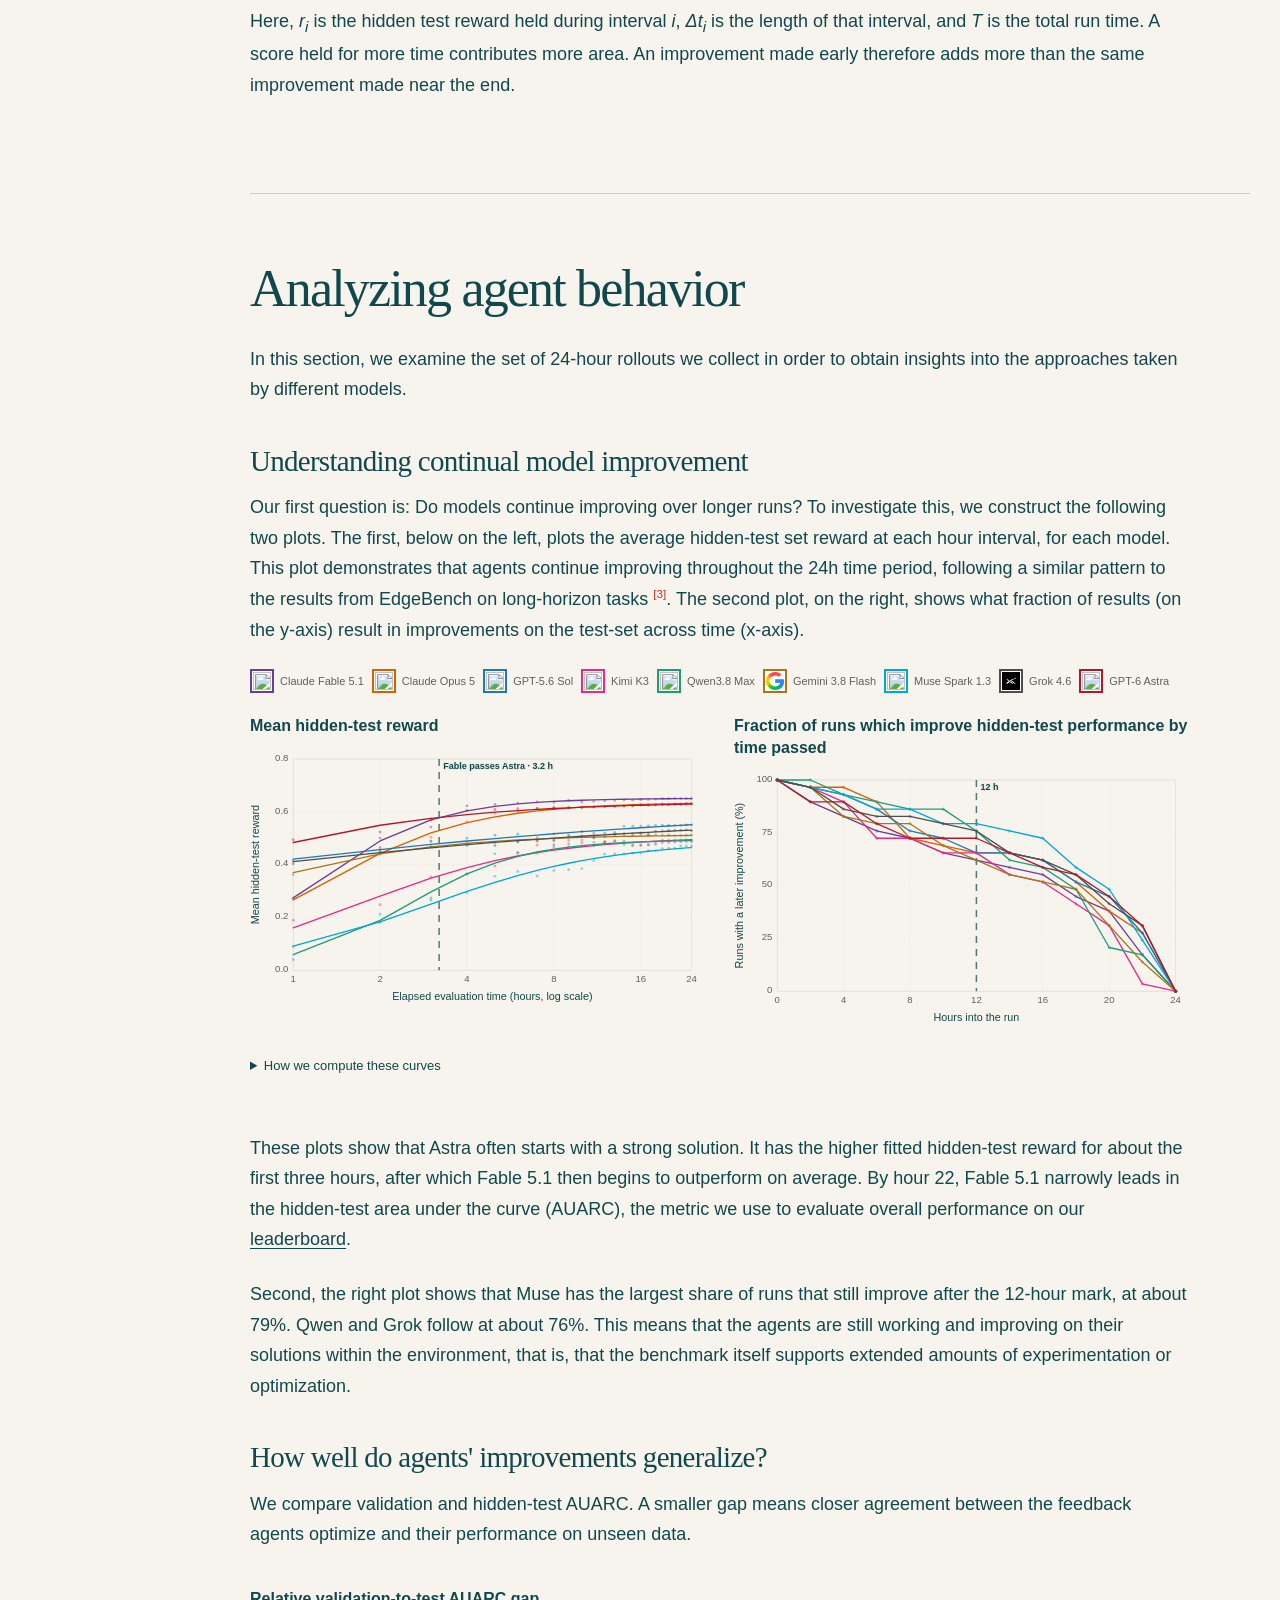
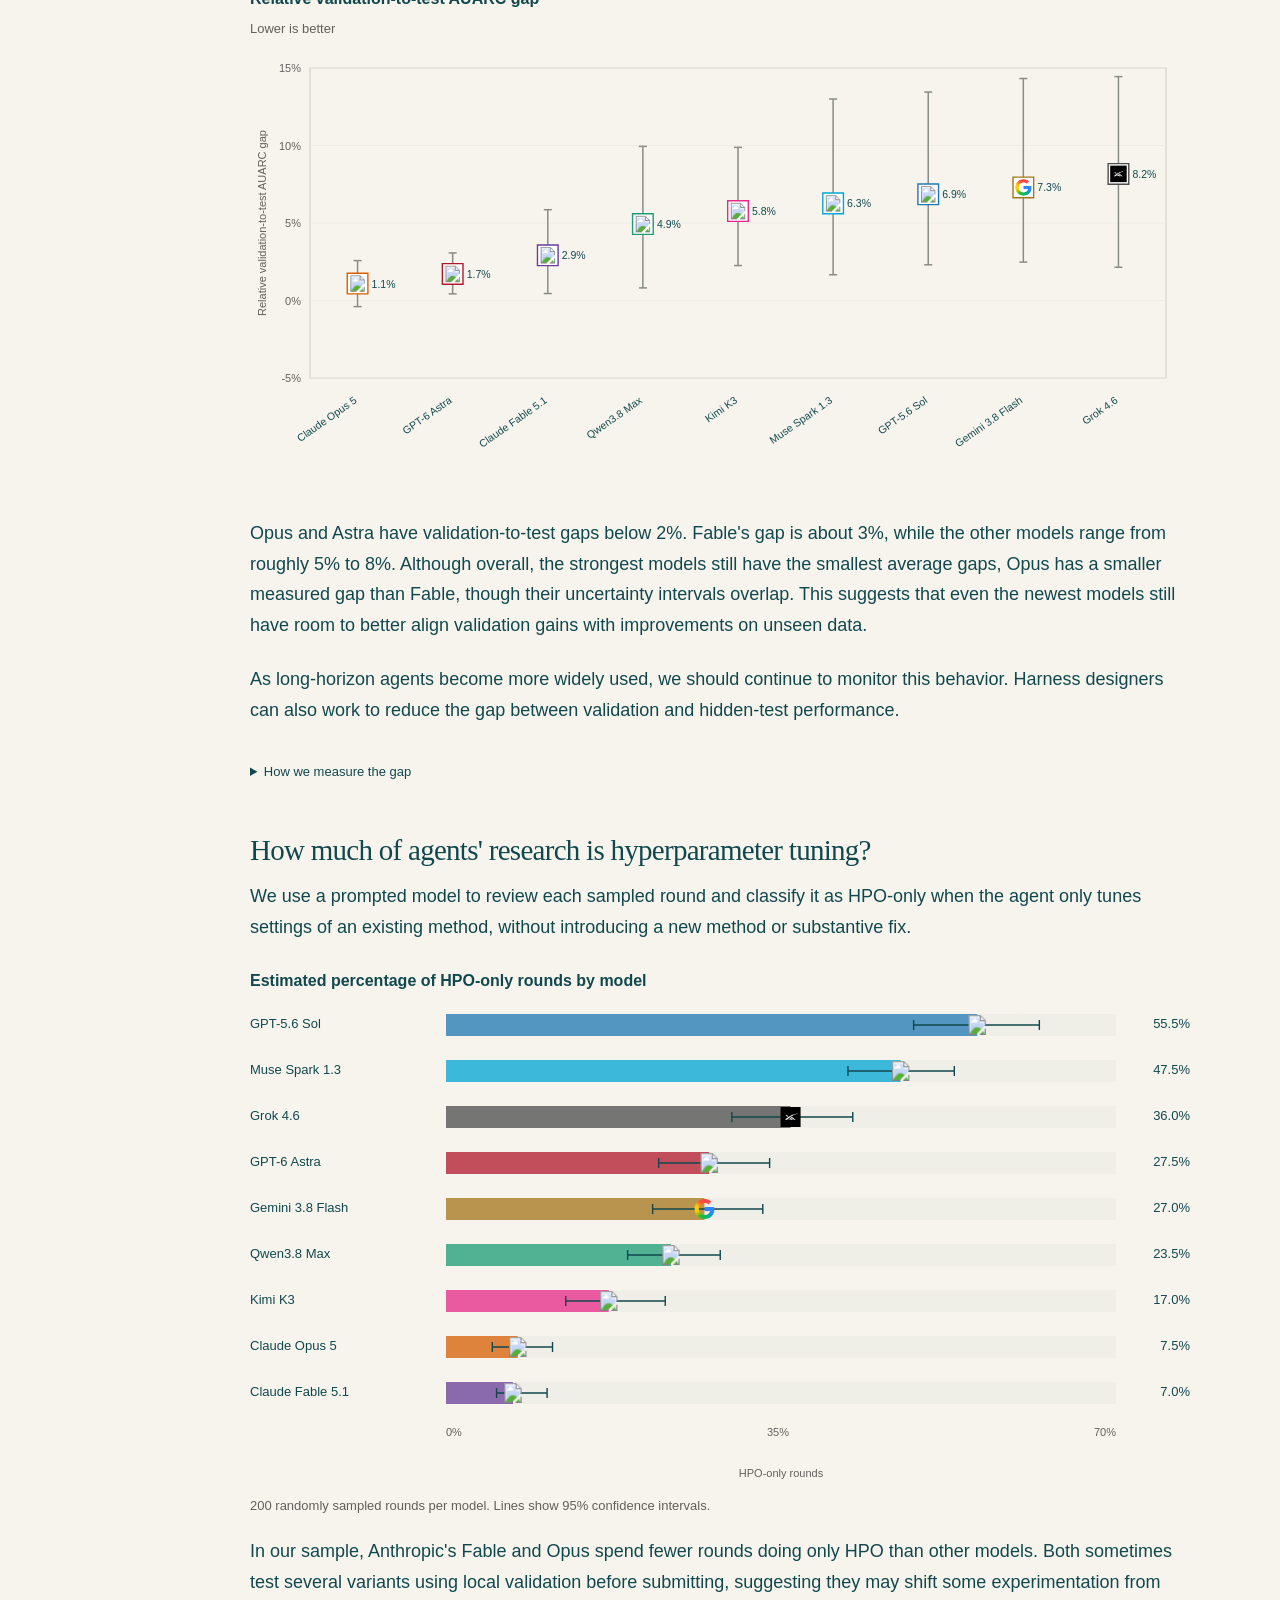
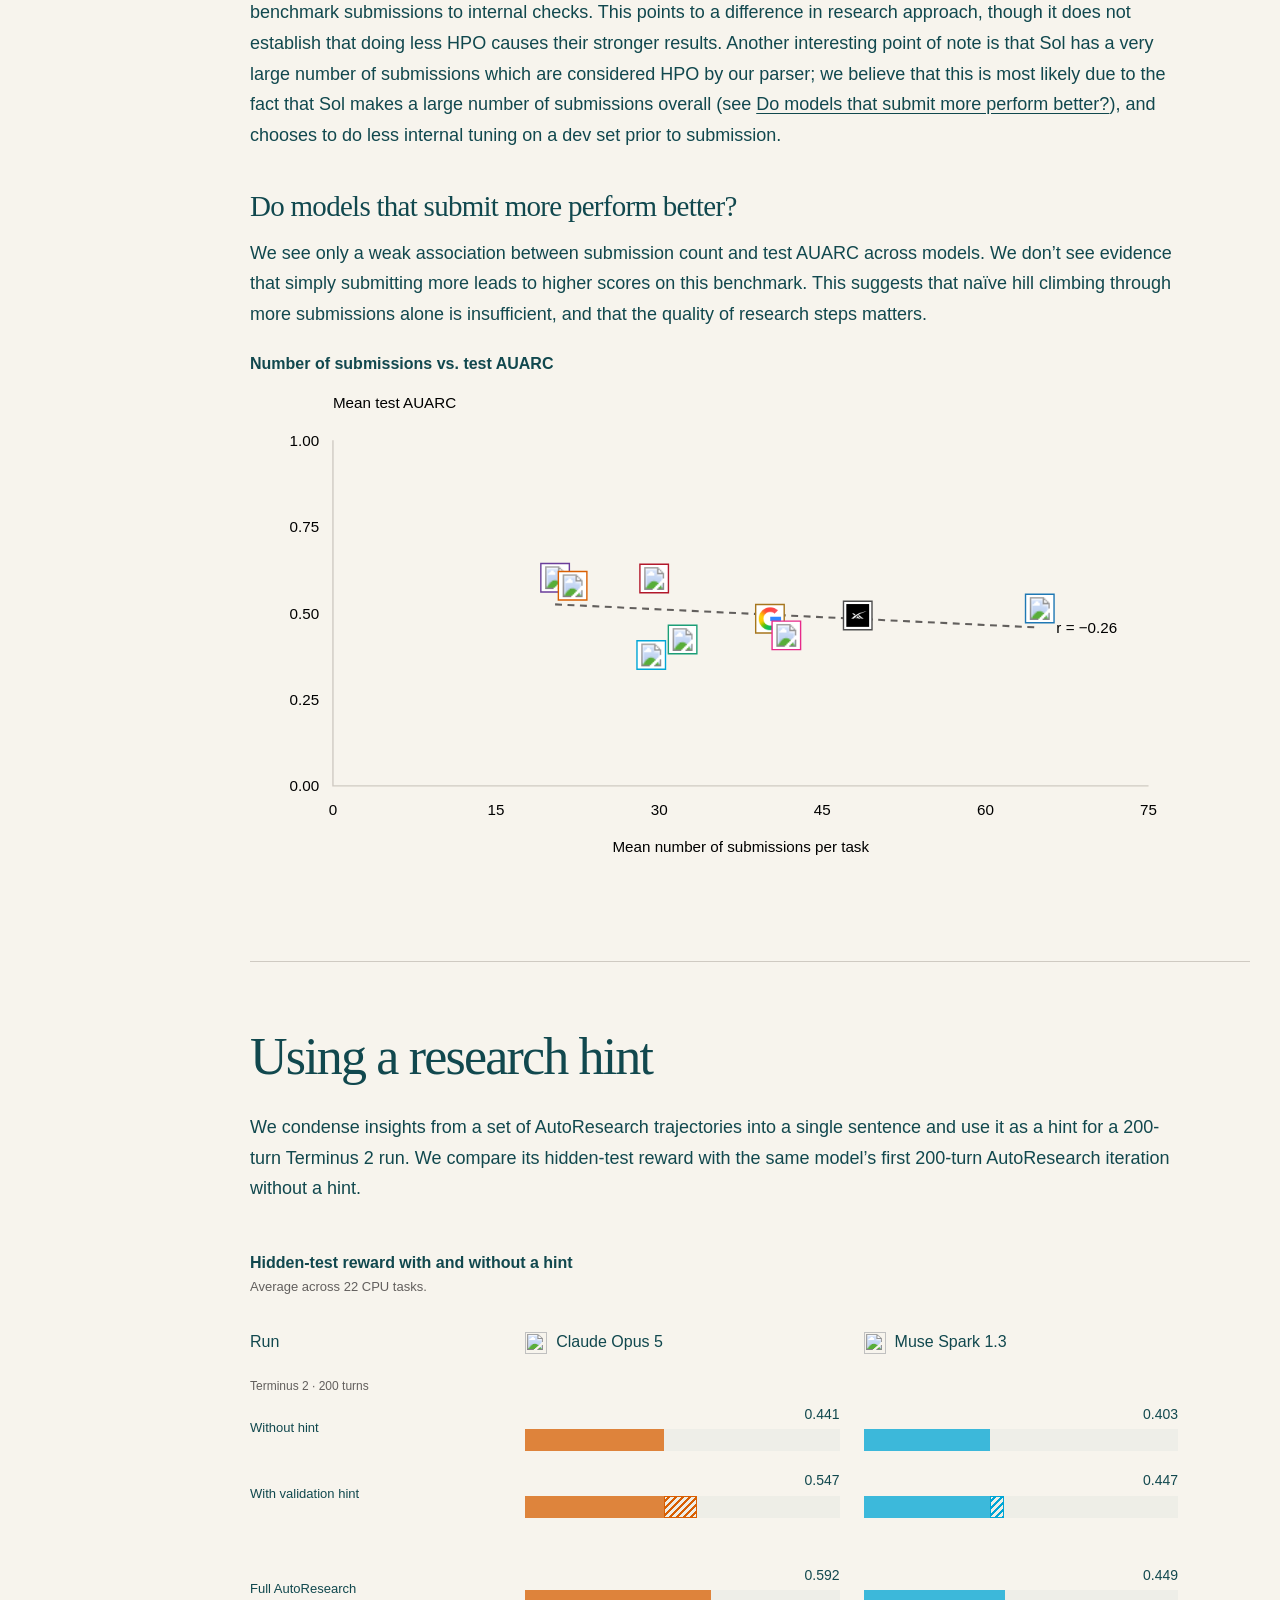
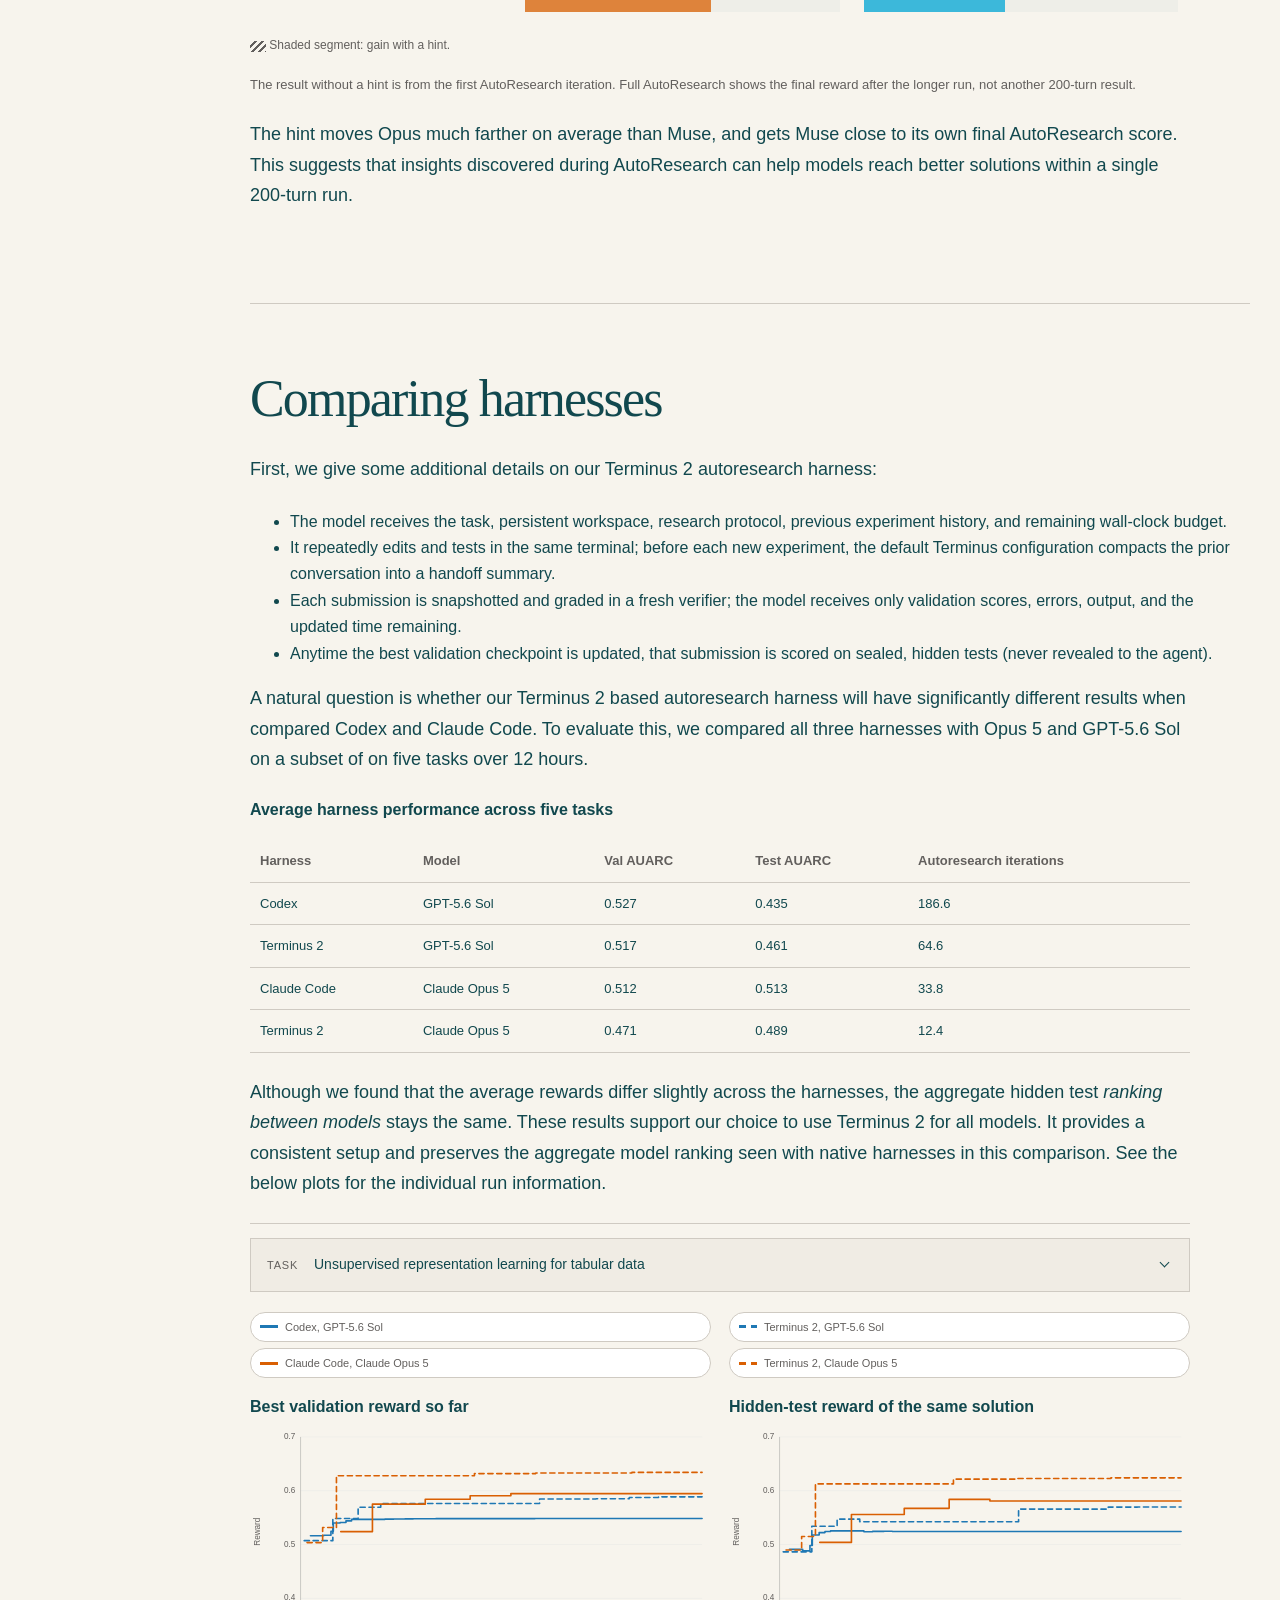
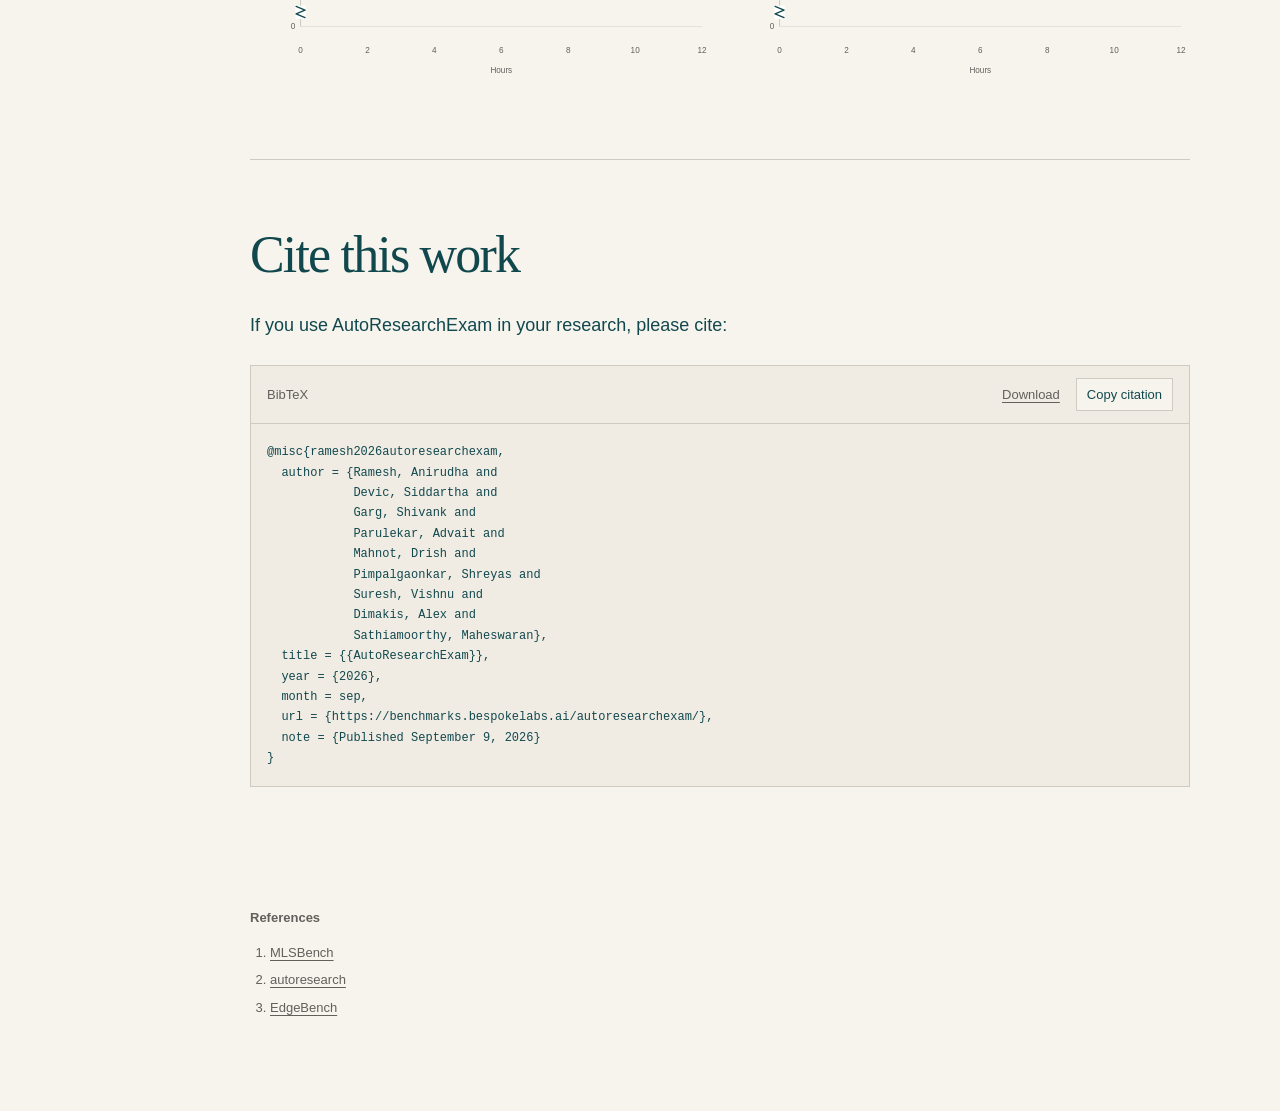
==== commit 2b78837b: "Publish reviewed hints section and scoring wording" ====
--- a/blog.html
+++ b/blog.html
@@ -5,7 +5,7 @@
 <meta name="viewport" content="width=device-width,initial-scale=1">
 <meta name="description" content="AutoResearchExam measures agents' ability to improve and generalize on open ended ML research tasks.">
 <title>AutoResearchExam</title>
-<link rel="stylesheet" href="site.css?v=reward-hints-review-20260909">
+<link rel="stylesheet" href="site.css?v=reviewed-sections-20260909">
 <link rel="canonical" href="https://benchmarks.bespokelabs.ai/autoresearchexam/">
 <meta name="citation_title" content="AutoResearchExam">
 <meta name="citation_publication_date" content="2026/09/09">
@@ -33,6 +33,7 @@
     <a href="#tasks">Tasks</a>
     <a href="#setup">Experimental setup</a>
     <a href="#general-analysis">Analyzing agent behavior</a>
+    <a href="#hint-study">Using hints</a>
     <a href="#harness-ablations">Comparing harnesses</a>
   </aside>
   <main>
@@ -90,7 +91,7 @@
       <h3>Task scoring</h3>
       <div class="prose scoring-prose">
         <p>In each task, the agent is asked to optimize a specific metric, such as accuracy, speedup, perplexity, or mean squared error. This metric is a score which cannot be compared directly across tasks. For instance, Opus 5 achieves 70.67% worst-group accuracy on <a href="tasks.html#coreset-selection-group-robust-waterbirds">"Selecting Bird Images Across Hidden Background Groups"</a>, and 41.28 dB mean PSNR on <a href="tasks.html#fastercache-budgeted-video-dit-cache-policy">"Accelerating video diffusion by reusing predictions"</a>. Pass/fail tasks can use average pass rate, but open-ended tasks need a common reward scale.</p>
-        <p>We use baseline anchor scores and reward maps to convert a raw score into a final reward which is given to the agent. In particular, we distinguish between the raw "score" for the metric achieved by the agent and the resulting "reward". Note that the reward is what is optimized by the agent, and tracked in the AUARC. A trivial baseline receives reward 0. Some maps reserve the range from 0 to 0.1 for weaker trivial baselines. A strong reference solution receives reward 0.5.</p>
+        <p>We use baseline anchor scores and reward maps to convert a raw score into a final reward which is given to the agent. In particular, we distinguish between the raw "score" for the metric achieved by the agent and the resulting "reward". Note that the reward is what is optimized by the agent, and tracked in the AUARC. A trivial baseline receives reward 0. Some maps reserve the range from 0 to 0.1 for weaker trivial baselines. A strong reference solution typically receives reward 0.5.</p>
         <p>Depending on the natural raw score range for a task, we use three maps: bounded scores in [<em>a</em>, <em>b</em>], signed unbounded scores in (&minus;&infin;, &infin;), and unsigned unbounded scores in (0, &infin;). For bounded metrics, the map gives more credit to the same absolute improvement near the known best score, where progress is usually harder. For example, improving accuracy from 0.85 to 0.95 can earn more reward than improving it from 0.10 to 0.20.</p>
       </div>
       <div class="prose" id="reward-normalization">
@@ -237,78 +238,6 @@
         </p>
       </div>
 
-      <section class="hint-study" id="hint-study">
-      <h3 class="analysis-subheading">How well can the agents use a hint?</h3>
-      <div class="prose">
-      <p>We measured the improvement on Terminus-2 when the insights from the set of auto-research trajectory are condensed into a single sentence and used as a hint. We see that the agents are generally able to use these effectively over a single, non-AutoResearch 200 turn Terminus-2 rollout. Note that this section uses only the CPU subset of tasks from the full benchmark.</p>
-      </div>
-      <div class="hint-lanes" aria-label="Average hidden-test rewards with and without validation hints">
-        <svg class="hint-lanes-graphic" viewBox="0 24 940 200" role="img" aria-labelledby="hint-graphic-title hint-graphic-desc">
-          <title id="hint-graphic-title">Average hidden-test rewards with and without a research hint</title>
-          <desc id="hint-graphic-desc">For each model, the colored arrow runs from the first AutoResearch iteration to the iteration with the best validation score. A shared callout points to the hinted score without AutoResearch. The black marker is the Opus hinted score, 0.547. The white marker is the Muse hinted score, 0.447.</desc>
-          <defs>
-            <marker id="hint-wavy-arrowhead" viewBox="0 0 8 8" refX="7" refY="4" markerWidth="6" markerHeight="6" orient="auto"><path d="M0,0 L8,4 L0,8 Z"/></marker>
-          </defs>
-          <g class="hint-svg-axis" aria-hidden="true">
-            <line x1="164" y1="55" x2="928" y2="55"/>
-            <text x="164" y="42">0.0</text><text x="355" y="42" text-anchor="middle">0.25</text><text x="546" y="42" text-anchor="middle">0.50</text><text x="737" y="42" text-anchor="middle">0.75</text><text x="928" y="42" text-anchor="end">1.0</text>
-          </g>
-          <line class="hint-svg-divider" x1="0" y1="72" x2="940" y2="72"/>
-          <text class="hint-svg-model" x="0" y="116">Claude Opus 5</text>
-          <line class="hint-svg-track" x1="164" y1="112" x2="928" y2="112"/>
-          <line class="hint-svg-interval hint-svg-interval--opus" x1="501" y1="112" x2="616" y2="112"/>
-          <polygon class="hint-svg-interval-head hint-svg-interval-head--opus" points="616,112 607,107 607,117"/>
-          <circle class="hint-svg-start hint-svg-start--opus" cx="501" cy="112" r="4.5"/>
-          <text class="hint-svg-score hint-svg-score--opus" x="501" y="94" text-anchor="end">0.441</text><text class="hint-svg-label" x="501" y="105" text-anchor="end">First auto-research iteration</text>
-          <text class="hint-svg-score hint-svg-score--opus" x="616" y="94">0.592</text><text class="hint-svg-label" x="616" y="105">best auto-research iteration</text>
-          <circle class="hint-svg-hint-marker hint-svg-hint-marker--opus" cx="582" cy="112" r="3.6"/>
-          <text class="hint-svg-hint-score" x="590" y="128">0.547</text>
-          <line class="hint-svg-divider" x1="0" y1="154" x2="940" y2="154"/>
-          <text class="hint-svg-model" x="0" y="198">Muse Spark 1.3</text>
-          <line class="hint-svg-track" x1="164" y1="194" x2="928" y2="194"/>
-          <line class="hint-svg-interval hint-svg-interval--muse" x1="472" y1="194" x2="507" y2="194"/>
-          <polygon class="hint-svg-interval-head hint-svg-interval-head--muse" points="507,194 498,189 498,199"/>
-          <circle class="hint-svg-start hint-svg-start--muse" cx="472" cy="194" r="4.5"/>
-          <text class="hint-svg-score hint-svg-score--muse" x="472" y="176" text-anchor="end">0.403</text><text class="hint-svg-label" x="472" y="187" text-anchor="end">First auto-research iteration</text>
-          <text class="hint-svg-score hint-svg-score--muse" x="507" y="176">0.449</text><text class="hint-svg-label" x="507" y="187">best auto-research iteration</text>
-          <circle class="hint-svg-hint-marker hint-svg-hint-marker--muse" cx="505" cy="194" r="3.6"/>
-          <text class="hint-svg-hint-score" x="513" y="210">0.447</text>
-          <rect class="hint-svg-callout" x="650" y="136" width="188" height="30"/>
-          <text class="hint-svg-callout-text" x="664" y="155">hinted score, no auto-research</text>
-          <path class="hint-svg-wavy-arrow" d="M650 146 C635 141 620 126 610 132 S595 119 588 112" marker-end="url(#hint-wavy-arrowhead)"/>
-          <path class="hint-svg-wavy-arrow" d="M650 157 C620 158 608 195 575 179 S540 201 511 194" marker-end="url(#hint-wavy-arrowhead)"/>
-        </svg>
-        <div class="hint-lanes-axis" aria-hidden="true"><span>0.0</span><span>0.25</span><span>0.50</span><span>0.75</span><span>1.0</span></div>
-        <article class="hint-lane hint-lane--opus">
-          <p class="hint-lane-model">Claude Opus 5</p>
-          <div class="hint-lane-plot" role="img" aria-label="Claude Opus 5 average hidden-test reward: AutoResearch moves from 0.441 at its first iteration to 0.592 at the iteration selected by its best validation score. The hinted score without AutoResearch is 0.547.">
-            <i class="hint-lane-track" aria-hidden="true"></i>
-            <i class="hint-lane-interval" aria-hidden="true" style="--start:44.1%;--end:59.2%"></i>
-            <span class="hint-lane-marker hint-lane-marker--first" style="--score:44.1%"><b>0.441</b><small>First auto-research iteration</small></span>
-            <span class="hint-lane-hint" aria-hidden="true" style="--score:54.7%"><b>0.547</b><small>hinted score, no auto-research</small></span>
-            <span class="hint-lane-marker hint-lane-marker--best" style="--score:59.2%"><b>0.592</b><small>best auto-research iteration</small></span>
-          </div>
-        </article>
-        <article class="hint-lane hint-lane--muse">
-          <p class="hint-lane-model">Muse Spark 1.3</p>
-          <div class="hint-lane-plot" role="img" aria-label="Muse Spark 1.3 average hidden-test reward: AutoResearch moves from 0.403 at its first iteration to 0.449 at the iteration selected by its best validation score. The hinted score without AutoResearch is 0.447.">
-            <i class="hint-lane-track" aria-hidden="true"></i>
-            <i class="hint-lane-interval" aria-hidden="true" style="--start:40.3%;--end:44.9%"></i>
-            <span class="hint-lane-marker hint-lane-marker--first" style="--score:40.3%"><b>0.403</b><small>First auto-research iteration</small></span>
-            <span class="hint-lane-hint" aria-hidden="true" style="--score:44.7%"><b>0.447</b><small>hinted score, no auto-research</small></span>
-            <span class="hint-lane-marker hint-lane-marker--best" style="--score:44.9%"><b>0.449</b><small>best auto-research iteration</small></span>
-          </div>
-        </article>
-      </div>
-      <div class="prose">
-        <details class="trajectory-method">
-          <summary>How we make and use the hints</summary>
-          <p>An LLM reads all AutoResearch trajectories from all models. It highlights key ideas that improved reward and writes a single sentence that summarizes an insight about the environment, problem, or verification procedure discovered during the trajectory.</p>
-          <p>We append the sentence to the task's <code>instruction.md</code> file.</p>
-        </details>
-      </div>
-    </section>
-
       <!-- <div class="todo-items">
         <p style="color:#B2182B;font-weight:600">Sid, please fill out.</p>
         <p><strong>1)</strong> If something interesting is happening across rollouts (other than HPO).</p>
@@ -361,6 +290,22 @@
 <p>We see only a weak association between submission count and test AUARC across models. We don’t see evidence that simply submitting more leads to higher scores on this benchmark. This suggests that naïve hill climbing through more submissions alone is insufficient, and that the quality of research steps matters.</p>
 <figure class="model-effort" id="model-effort-plots"><div class="model-effort-panels"><div><h4>Number of submissions vs. test AUARC</h4><div class="efficiency-chart-wrap model-effort-chart"><svg viewBox="0 0 680 350" role="img" aria-label="Number of submissions vs. test AUARC"><text x="60" y="17">Mean test AUARC</text><text x="50" y="294" text-anchor="end">0.00</text><text x="50" y="231.5" text-anchor="end">0.25</text><text x="50" y="169" text-anchor="end">0.50</text><text x="50" y="106.5" text-anchor="end">0.75</text><text x="50" y="44" text-anchor="end">1.00</text><path d="M60 40V290H650" fill="none" stroke="var(--line)"/><line class="effort-trend" x1="220.70476190476188" y1="158.68971677138057" x2="571.3333333333333" y2="175.48132040228467" stroke="var(--muted)" stroke-width="1.5" stroke-dasharray="5 4"><title>Linear fit across model averages</title></line><text class="effort-correlation" x="583.3333333333333" y="179.48132040228467">r = −0.26</text><text x="60" y="311" text-anchor="middle">0</text><text x="178" y="311" text-anchor="middle">15</text><text x="296" y="311" text-anchor="middle">30</text><text x="414" y="311" text-anchor="middle">45</text><text x="532" y="311" text-anchor="middle">60</text><text x="650" y="311" text-anchor="middle">75</text><text x="355" y="338" text-anchor="middle">Mean number of submissions per task</text><g class="model-dot efficiency-point" role="button" tabindex="0" aria-label="Claude Fable 5.1: 20.4 submissions, 81.6% of active run time outside grading, test AUARC 0.602; 29 tasks." data-model="Claude Fable 5.1" data-resource-label="Mean number of submissions per task" data-resource-value="20.4" data-score-label="Mean test AUARC" data-score-value="0.602" data-left="32.456582633053216" data-top="39.826237110127536" data-place-left="false" data-place-below="false"><circle class="efficiency-hit" cx="220.70476190476188" cy="139.39182988544638" r="13"/><rect class="company-logo-backdrop" x="210.39476190476188" y="129.08182988544638" width="20.63" height="20.63" fill="#fff" stroke="#6A3D9A" stroke-width="1.4"/><image class="company-logo-svg" href="https://cdn.simpleicons.org/anthropic/191919" x="212.45476190476188" y="131.14182988544638" width="16.5" height="16.5" preserveAspectRatio="xMidYMid meet" aria-hidden="true" pointer-events="none"/></g><g class="model-dot efficiency-point" role="button" tabindex="0" aria-label="GPT-6 Astra: 29.5 submissions, 77.8% of active run time outside grading, test AUARC 0.600; 29 tasks." data-model="GPT-6 Astra" data-resource-label="Mean number of submissions per task" data-resource-value="29.5" data-score-label="Mean test AUARC" data-score-value="0.600" data-left="42.99547511312217" data-top="39.993610493240844" data-place-left="false" data-place-below="false"><circle class="efficiency-hit" cx="292.36923076923074" cy="139.97763672634295" r="13"/><rect class="company-logo-backdrop" x="282.05923076923074" y="129.66763672634295" width="20.63" height="20.63" fill="#fff" stroke="#B2182B" stroke-width="1.4"/><image class="company-logo-svg" href="https://cdn.jsdelivr.net/gh/homarr-labs/dashboard-icons/svg/openai.svg" x="284.11923076923074" y="131.72763672634295" width="16.5" height="16.5" preserveAspectRatio="xMidYMid meet" aria-hidden="true" pointer-events="none"/></g><g class="model-dot efficiency-point" role="button" tabindex="0" aria-label="Claude Opus 5: 22.0 submissions, 85.3% of active run time outside grading, test AUARC 0.579; 29 tasks." data-model="Claude Opus 5" data-resource-label="Mean number of submissions per task" data-resource-value="22.0" data-score-label="Mean test AUARC" data-score-value="0.579" data-left="34.3207843137255" data-top="41.49769228548211" data-place-left="false" data-place-below="false"><circle class="efficiency-hit" cx="233.38133333333334" cy="145.24192299918738" r="13"/><rect class="company-logo-backdrop" x="223.07133333333334" y="134.93192299918738" width="20.63" height="20.63" fill="#fff" stroke="#D95F02" stroke-width="1.4"/><image class="company-logo-svg" href="https://cdn.simpleicons.org/anthropic/191919" x="225.13133333333334" y="136.99192299918738" width="16.5" height="16.5" preserveAspectRatio="xMidYMid meet" aria-hidden="true" pointer-events="none"/></g><g class="model-dot efficiency-point" role="button" tabindex="0" aria-label="GPT-5.6 Sol: 65.0 submissions, 68.1% of active run time outside grading, test AUARC 0.513; 29 tasks." data-model="GPT-5.6 Sol" data-resource-label="Mean number of submissions per task" data-resource-value="65.0" data-score-label="Mean test AUARC" data-score-value="0.513" data-left="84.01960784313725" data-top="46.20145397253454" data-place-left="true" data-place-below="false"><circle class="efficiency-hit" cx="571.3333333333333" cy="161.7050889038709" r="13"/><rect class="company-logo-backdrop" x="561.0233333333333" y="151.39508890387089" width="20.63" height="20.63" fill="#fff" stroke="#1F78B4" stroke-width="1.4"/><image class="company-logo-svg" href="https://cdn.jsdelivr.net/gh/homarr-labs/dashboard-icons/svg/openai.svg" x="563.0833333333333" y="153.4550889038709" width="16.5" height="16.5" preserveAspectRatio="xMidYMid meet" aria-hidden="true" pointer-events="none"/></g><g class="model-dot efficiency-point" role="button" tabindex="0" aria-label="Grok 4.6: 48.3 submissions, 72.6% of active run time outside grading, test AUARC 0.493; 29 tasks." data-model="Grok 4.6" data-resource-label="Mean number of submissions per task" data-resource-value="48.3" data-score-label="Mean test AUARC" data-score-value="0.493" data-left="64.65286855482934" data-top="47.63317687795745" data-place-left="false" data-place-below="false"><circle class="efficiency-hit" cx="439.6395061728395" cy="166.7161190728511" r="13"/><rect class="company-logo-backdrop" x="429.3295061728395" y="156.40611907285108" width="20.63" height="20.63" fill="#fff" stroke="#4D4D4D" stroke-width="1.4"/><image class="company-logo-svg" href="assets/xai-logo-contained.png" x="431.3895061728395" y="158.4661190728511" width="16.5" height="16.5" preserveAspectRatio="xMidYMid meet" aria-hidden="true" pointer-events="none"/></g><g class="model-dot efficiency-point" role="button" tabindex="0" aria-label="Gemini 3.8 Flash: 40.2 submissions, 77.6% of active run time outside grading, test AUARC 0.484; 29 tasks." data-model="Gemini 3.8 Flash" data-resource-label="Mean number of submissions per task" data-resource-value="40.2" data-score-label="Mean test AUARC" data-score-value="0.484" data-left="55.3122730573711" data-top="48.320717467707865" data-place-left="false" data-place-below="false"><circle class="efficiency-hit" cx="376.12345679012344" cy="169.12251113697755" r="13"/><rect class="company-logo-backdrop" x="365.81345679012344" y="158.81251113697755" width="20.63" height="20.63" fill="#fff" stroke="#A6761D" stroke-width="1.4"/><image class="company-logo-svg" href="assets/google-logo.png" x="367.87345679012344" y="160.87251113697755" width="16.5" height="16.5" preserveAspectRatio="xMidYMid meet" aria-hidden="true" pointer-events="none"/></g><g class="model-dot efficiency-point" role="button" tabindex="0" aria-label="Kimi K3: 41.7 submissions, 72.5% of active run time outside grading, test AUARC 0.435; 29 tasks." data-model="Kimi K3" data-resource-label="Mean number of submissions per task" data-resource-value="41.7" data-score-label="Mean test AUARC" data-score-value="0.435" data-left="57.05580693815988" data-top="51.75333162288184" data-place-left="false" data-place-below="false"><circle class="efficiency-hit" cx="387.9794871794872" cy="181.13666068008644" r="13"/><rect class="company-logo-backdrop" x="377.6694871794872" y="170.82666068008643" width="20.63" height="20.63" fill="#fff" stroke="#E7298A" stroke-width="1.4"/><image class="company-logo-svg" href="https://cdn.simpleicons.org/moonshotai/191919" x="379.7294871794872" y="172.88666068008644" width="16.5" height="16.5" preserveAspectRatio="xMidYMid meet" aria-hidden="true" pointer-events="none"/></g><g class="model-dot efficiency-point" role="button" tabindex="0" aria-label="Qwen3.8 Max: 32.2 submissions, 78.7% of active run time outside grading, test AUARC 0.423; 29 tasks." data-model="Qwen3.8 Max" data-resource-label="Mean number of submissions per task" data-resource-value="32.2" data-score-label="Mean test AUARC" data-score-value="0.423" data-left="46.021116138763205" data-top="52.613416924049126" data-place-left="false" data-place-below="false"><circle class="efficiency-hit" cx="312.94358974358977" cy="184.14695923417196" r="13"/><rect class="company-logo-backdrop" x="302.63358974358977" y="173.83695923417196" width="20.63" height="20.63" fill="#fff" stroke="#1B9E77" stroke-width="1.4"/><image class="company-logo-svg" href="https://cdn.simpleicons.org/alibabacloud/ff6a00" x="304.69358974358977" y="175.89695923417196" width="16.5" height="16.5" preserveAspectRatio="xMidYMid meet" aria-hidden="true" pointer-events="none"/></g><g class="model-dot efficiency-point" role="button" tabindex="0" aria-label="Muse Spark 1.3: 29.3 submissions, 86.8% of active run time outside grading, test AUARC 0.379; 29 tasks." data-model="Muse Spark 1.3" data-resource-label="Mean number of submissions per task" data-resource-value="29.3" data-score-label="Mean test AUARC" data-score-value="0.379" data-left="42.684012066365014" data-top="55.795969853068286" data-place-left="false" data-place-below="false"><circle class="efficiency-hit" cx="290.2512820512821" cy="195.285894485739" r="13"/><rect class="company-logo-backdrop" x="279.9412820512821" y="184.975894485739" width="20.63" height="20.63" fill="#fff" stroke="#00A6D6" stroke-width="1.4"/><image class="company-logo-svg" href="https://cdn.simpleicons.org/meta/0866ff" x="282.0012820512821" y="187.035894485739" width="16.5" height="16.5" preserveAspectRatio="xMidYMid meet" aria-hidden="true" pointer-events="none"/></g></svg><div class="efficiency-tooltip" role="tooltip" hidden><strong></strong><span data-resource></span><span data-score></span></div></div></div></div></figure></div>
     </section>
+      <section class="section hint-study" id="hint-study">
+      <h2>Using a research hint</h2>
+      <div class="prose">
+        <p>We condense insights from a set of AutoResearch trajectories into a single sentence and use it as a hint for a 200-turn Terminus 2 run. We compare its hidden-test reward with the same model’s first 200-turn AutoResearch iteration without a hint.</p>
+      </div>
+      <figure class="hint-comparison" aria-labelledby="hint-chart-title" aria-describedby="hint-chart-note">
+        <figcaption>
+          <h3 id="hint-chart-title">Hidden-test reward with and without a hint</h3>
+          <p id="hint-chart-note" class="plot-note">Average across 22 CPU tasks.</p>
+        </figcaption>
+<table class="hint-shared-table" aria-label="Hidden-test reward with and without hints by model"><thead><tr><th scope="col">Run</th><th scope="col"><span class="hint-model-heading"><img src="https://cdn.simpleicons.org/anthropic/191919" alt="" width="22" height="22">Claude Opus 5</span></th><th scope="col"><span class="hint-model-heading"><img src="https://cdn.simpleicons.org/meta/0866ff" alt="" width="22" height="22">Muse Spark 1.3</span></th></tr></thead><tbody aria-label="Terminus 2, 200 turns"><tr class="hint-group-label"><th colspan="3">Terminus 2 · 200 turns</th></tr><tr><th scope="row">Without hint</th><td class="hint-model--opus"><span class="hint-cell-value">0.441</span><span class="hint-bar-track" aria-hidden="true"><span style="width:44.1%"></span></span></td><td class="hint-model--muse"><span class="hint-cell-value">0.403</span><span class="hint-bar-track" aria-hidden="true"><span style="width:40.3%"></span></span></td></tr><tr><th scope="row">With validation hint</th><td class="hint-model--opus"><span class="hint-cell-value">0.547</span><span class="hint-bar-track hint-bar-track--gain" aria-hidden="true"><span style="width:44.1%"></span><span class="hint-gain" style="left:44.1%;width:10.6%"></span></span></td><td class="hint-model--muse"><span class="hint-cell-value">0.447</span><span class="hint-bar-track hint-bar-track--gain" aria-hidden="true"><span style="width:40.3%"></span><span class="hint-gain" style="left:40.3%;width:4.4%"></span></span></td></tr></tbody><tbody class="hint-full-run"><tr><th scope="row">Full AutoResearch</th><td class="hint-model--opus"><span class="hint-cell-value">0.592</span><span class="hint-bar-track" aria-hidden="true"><span style="width:59.2%"></span></span></td><td class="hint-model--muse"><span class="hint-cell-value">0.449</span><span class="hint-bar-track" aria-hidden="true"><span style="width:44.9%"></span></span></td></tr></tbody></table>
+        <p class="plot-note hint-gain-note"><span class="hint-gain-key" aria-hidden="true"></span> Shaded segment: gain with a hint.</p>
+        <p class="plot-note hint-comparison-note">The result without a hint is from the first AutoResearch iteration. Full AutoResearch shows the final reward after the longer run, not another 200-turn result.</p>
+      </figure>
+      <div class="prose hint-takeaway"><p>The hint moves Opus much farther on average than Muse, and gets Muse close to its own final AutoResearch score. This suggests that insights discovered during AutoResearch can help models reach better solutions within a single 200-turn run.</p></div>
+    </section>
     <section class="section" id="harness-ablations">
       <h2>Comparing harnesses</h2>
       <p>First, we give some additional details on our Terminus 2 autoresearch harness:</p>
@@ -412,7 +357,7 @@
 <script src="task-catalog.js?v=private-task-links-20260908"></script>
 <script src="raw-score-maps.js?v=difficulty-adjusted-sitewide-20260907"></script>
 <script src="difficulty-reward-maps.js?v=difficulty-adjusted-sitewide-20260907"></script>
-<script src="results.js?v=generalization-takeaway-20260909"></script>
+<script src="results.js?v=reviewed-sections-20260909"></script>
 <script src="citation.js"></script>
 </body>
 </html>
--- a/site.css
+++ b/site.css
@@ -161,8 +161,6 @@
 .reward-formula math{font-size:1.12em;margin:16px 0}
 .auarc-equation{overflow-x:auto;margin:14px 0;color:var(--ink)}
 .auarc-equation math{font-size:1.12em;margin:16px 0}
-.gap-equation{max-width:850px;overflow-x:auto;margin:4px 0 18px;color:var(--ink)}
-.gap-equation math{font-size:1.12em;margin:0}
 
 /* The blog uses its contents sidebar instead of a fixed header. */
 body:has(.hero) .contents{top:28px}
@@ -364,7 +362,6 @@
 .blog-page .reward-scaling-card h4,
 .blog-page .scale-head h4,
 .blog-page h4.figure-heading{margin:0 0 10px;font:600 var(--figure-title-size)/1.35 var(--sans);letter-spacing:0}
-.blog-page .reward-scaling-card h4{font:500 15px/1.3 var(--sans);letter-spacing:-.01em;white-space:nowrap}
 .blog-page h3.subsection-heading{font:400 var(--article-subhead-size)/1.15 var(--serif);letter-spacing:-.025em}
 .blog-page .leaderboard-heading .subsection-heading{margin:0 0 14px}
 .blog-page .metric-plot>.subsection-heading{margin:0 0 14px}
@@ -402,44 +399,36 @@
 @media(max-width:760px){.model-effort-panels{grid-template-columns:1fr;gap:28px}}
 @media(max-width:640px){.blog-page{--article-copy-size:16px;--article-subhead-size:26px;--figure-title-size:15px;--figure-caption-size:12px}.hpo-chart-row,.hpo-chart-axis{grid-template-columns:124px minmax(0,1fr) 45px;gap:9px}.hpo-chart-name,.hpo-chart-value{font-size:12px}.hpo-chart-row{min-height:43px}}
 
-.hint-study{padding-bottom:40px}
-.hint-lanes{max-width:var(--content-measure);margin:30px 0 14px;border-top:2px solid var(--ink)}
-.hint-lanes-graphic{display:block;width:100%;height:auto;overflow:visible;font-family:var(--sans)}
-.hint-lanes-graphic text{fill:var(--ink)}
-.hint-svg-axis{color:var(--muted);font-size:10px;font-variant-numeric:tabular-nums}.hint-svg-axis line,.hint-svg-divider{stroke:var(--line);stroke-width:1}.hint-svg-axis text{fill:var(--muted)}
-.hint-svg-model{font-size:14px;font-weight:650}.hint-svg-track{stroke:var(--ink);stroke-width:1;opacity:.24}
-.hint-svg-interval{stroke-width:3;stroke-linecap:round}.hint-svg-interval--opus{stroke:#c83220}.hint-svg-interval--muse{stroke:#21636a}.hint-svg-interval-head--opus,.hint-svg-start--opus{fill:#c83220}.hint-svg-interval-head--muse,.hint-svg-start--muse{fill:#21636a}
-.hint-svg-start{stroke:var(--paper);stroke-width:2}.hint-svg-score{font-size:15px;font-variant-numeric:tabular-nums}.hint-svg-score--opus{fill:#c83220}.hint-svg-score--muse{fill:#21636a}.hint-svg-label{fill:var(--muted);font-size:10px}
-.hint-svg-hint-marker--opus{fill:#191919}.hint-svg-hint-marker--muse{fill:var(--paper);stroke:#191919;stroke-width:1.25}.hint-svg-hint-score{font-size:12px;font-variant-numeric:tabular-nums}
-.hint-svg-callout{fill:var(--paper);stroke:var(--ink);stroke-width:1}.hint-svg-callout-text{font-size:11px}.hint-svg-wavy-arrow{fill:none;stroke:#191919;stroke-width:1.4;stroke-linecap:round;marker-end:url(#hint-wavy-arrowhead)}.hint-lanes-graphic marker path{fill:#191919}
-.hint-lanes-axis{display:flex;justify-content:space-between;margin:0 0 6px;padding-left:164px;color:var(--muted);font-size:10px;font-variant-numeric:tabular-nums}
-.hint-lanes-axis span:last-child{text-align:right}
-.hint-lane{display:grid;grid-template-columns:150px minmax(0,1fr);gap:14px;align-items:center;min-height:88px;border-top:1px solid var(--line)}
-.hint-lanes-axis,.hint-lane{display:none}
-.hint-lane--opus{--hint-lane-color:#c83220}
-.hint-lane--muse{--hint-lane-color:#21636a}
-.hint-lane-model{margin:0;color:var(--ink);font-size:14px;font-weight:650;line-height:1.35}
-.hint-lane-plot{position:relative;min-width:0;height:88px}
-.hint-lane-track{position:absolute;top:43px;right:0;left:0;height:1px;background:var(--ink);opacity:.24}
-.hint-lane-interval{position:absolute;top:42px;right:calc(100% - var(--end));left:var(--start);height:3px;background:var(--hint-lane-color)}
-.hint-lane-interval::after{position:absolute;top:-4px;right:-8px;border-top:5px solid transparent;border-bottom:5px solid transparent;border-left:9px solid var(--hint-lane-color);content:""}
-.hint-lane-marker{position:absolute;z-index:1;left:var(--score);top:43px;display:block;width:0;height:0;color:var(--hint-lane-color);font-variant-numeric:tabular-nums}
-.hint-lane-marker::after{position:absolute;top:-5px;left:-5px;width:10px;height:10px;border-radius:50%;background:var(--hint-lane-color);box-shadow:0 0 0 2px var(--paper);content:""}
-.hint-lane-marker b,.hint-lane-marker small{position:absolute;display:block;left:0;font-weight:400;line-height:1.25}
-.hint-lane-marker b{font-size:15px}
-.hint-lane-marker small{width:132px;color:var(--muted);font-size:10px}
-.hint-lane-marker--first b,.hint-lane-marker--first small{transform:translateX(-100%);text-align:right}
-.hint-lane-marker--first b{top:-30px}.hint-lane-marker--first small{top:-16px}
-.hint-lane-marker--best::after{display:none}
-.hint-lane-marker--best b{top:-30px}.hint-lane-marker--best small{top:-16px}
-.hint-lane-hint{position:absolute;z-index:1;top:43px;left:var(--score);display:block;width:0;height:0;color:var(--hint-lane-color)}
-.hint-lane-hint::before{position:absolute;top:7px;left:0;height:13px;border-left:1px solid currentColor;content:""}
-.hint-lane-hint::after{position:absolute;top:-5px;left:-4px;border-right:4px solid transparent;border-bottom:7px solid currentColor;border-left:4px solid transparent;content:""}
-.hint-lane-hint b{position:absolute;top:26px;left:8px;color:var(--hint-lane-color);font-size:15px;font-weight:400;line-height:1.25}
-.hint-lane-hint small{position:absolute;top:43px;left:8px;width:150px;color:var(--muted);font-size:10px;font-weight:400;line-height:1.25;white-space:nowrap}
-.hint-lift-caption{max-width:var(--content-measure);margin:0;color:var(--muted);font-size:13px;line-height:1.55}
-@media(max-width:640px){.hint-study{padding-bottom:32px}.hint-lanes{margin-top:24px}.hint-lanes-graphic{display:none}.hint-lanes-axis{display:flex;padding-left:0}.hint-lane{display:grid;grid-template-columns:1fr;gap:0;padding:12px 0;min-height:144px}.hint-lane-model{font-size:13px}.hint-lane-plot{height:104px;margin-top:4px}.hint-lane-track,.hint-lane-marker,.hint-lane-hint{top:37px}.hint-lane-interval{top:36px}.hint-lane-marker--first b,.hint-lane-marker--best b{top:-27px}.hint-lane-marker--first small,.hint-lane-marker--best small{top:-14px}.hint-lane-hint b{top:25px}.hint-lane-hint small{top:43px}}
-
+/* Hints use the same muted model colors and bar treatment as the leaderboard. */
+.hint-study{padding-bottom:72px}
+.hint-comparison{max-width:var(--content-measure);margin:30px 0 24px;padding-top:18px}
+.blog-page main .hint-comparison figcaption{margin-top:0}
+.blog-page main .hint-comparison figcaption h3{margin:0 0 4px;color:var(--ink);font:600 var(--figure-title-size)/1.35 var(--sans);letter-spacing:0}
+.hint-comparison .plot-note{margin:0;color:var(--muted);font-size:13px;line-height:1.55}
+.hint-models{display:grid;grid-template-columns:repeat(2,minmax(0,1fr));gap:36px;margin-top:24px}
+.hint-model{min-width:0}
+.hint-model--opus{--hint-color:#D95F02}
+.hint-model--muse{--hint-color:#00A6D6}
+.hint-model h4{display:flex;align-items:center;gap:9px;margin:0 0 20px;font-size:16px;font-weight:500;line-height:1.4}
+.hint-model h4 img{object-fit:contain;flex:none}
+.hint-budget{margin:0 0 10px;color:var(--muted);font-size:12px;line-height:1.4}
+.hint-bars{margin:0}
+.hint-bar-row{position:relative;margin:0 0 15px;font-size:13px;line-height:1.4}
+.hint-bar-row dt{padding-right:56px}
+.hint-bar-row dd{margin:6px 0 0}
+.hint-bar-value{position:absolute;top:0;right:0;font-variant-numeric:tabular-nums;font-size:14px}
+.hint-bar-track{display:block;height:22px;background:rgba(18,78,84,.035)}
+.hint-bar-track>span{display:block;height:100%;background:var(--hint-color);opacity:.75}
+.hint-reference{margin-top:20px;padding-top:14px}
+.hint-reference .hint-bar-row{margin-bottom:8px}
+.hint-score-axis{display:flex;justify-content:space-between;color:var(--muted);font-size:11px;font-variant-numeric:tabular-nums}
+.hint-comparison .hint-comparison-note{margin-top:20px}
+.hint-takeaway p{margin-bottom:20px}
+.hint-method{max-width:var(--content-measure);border-top:1px solid var(--line);border-bottom:1px solid var(--line)}
+.hint-method summary{padding:12px 0;font-size:13px;cursor:pointer}
+.hint-method .prose{padding:0 0 14px;font-size:13px;color:var(--muted)}
+.hint-method .prose p{margin:0}
+@media(max-width:640px){.hint-study{padding-bottom:58px}.hint-models{grid-template-columns:1fr;gap:26px}.hint-model+.hint-model{padding-top:22px}.hint-model h4{margin-bottom:16px}.hint-comparison{margin-top:24px}}
 
 .citation-section{max-width:var(--content-measure)}
 .citation-box{border:1px solid var(--line);background:var(--soft);margin-top:20px}
@@ -465,5 +454,29 @@
 .harness-task-options button[aria-pressed="true"]{font-weight:600}
 .harness-task-check{flex:0 0 16px}
 .harness-task-menu summary:focus-visible,.harness-task-options button:focus-visible{outline:2px solid var(--ink);outline-offset:2px}
-.harness-details{max-width:var(--content-measure)}
 @media(max-width:520px){.harness-task-menu>summary{gap:10px;padding:11px 12px}.harness-task-options button{padding:11px 9px}}
+
+.hint-shared-table{width:100%;table-layout:fixed;border-collapse:collapse;margin:24px 0 0;font-size:13px;line-height:1.4}
+.hint-shared-table th,.hint-shared-table td{padding:10px 12px;vertical-align:middle;text-align:left;border:0;font-weight:400}
+.hint-shared-table th:first-child{width:28%;padding-left:0}
+.hint-shared-table thead th{font-size:14px;font-weight:500;vertical-align:bottom;padding-bottom:16px}
+.hint-shared-table .hint-group-label th{padding:10px 0 0;color:var(--muted);font-size:12px;border-top:1px solid var(--line)}
+.hint-cell-value{display:block;text-align:right;font-size:14px;font-variant-numeric:tabular-nums;margin-bottom:5px}
+.hint-shared-table .hint-full-run th,.hint-shared-table .hint-full-run td{border-top:1px solid var(--line);padding-top:18px}
+.hint-shared-table tbody:first-of-type tr:last-child th,.hint-shared-table tbody:first-of-type tr:last-child td{padding-bottom:20px}
+@media(max-width:640px){.hint-shared-table th,.hint-shared-table td{padding-left:8px;padding-right:8px}.hint-shared-table thead th{font-size:12px}.hint-shared-table .hint-bar-track{height:18px}}
+
+.hint-shared-table thead th{font-size:16px;font-weight:500;border:0}
+.hint-model-heading{display:flex;align-items:center;gap:9px;flex-wrap:wrap}.hint-model-heading img{object-fit:contain;flex:none}
+.hint-shared-table .hint-group-label th{border:0;padding-top:8px}
+.hint-shared-table .hint-full-run th,.hint-shared-table .hint-full-run td{border:0;padding-top:28px}
+.hint-shared-table tr,.hint-shared-table tbody,.hint-shared-table thead{border:0}
+.hint-bar-track--gain{position:relative}
+.hint-bar-track--gain>.hint-gain{position:absolute;top:0;opacity:1;background:repeating-linear-gradient(135deg,transparent 0,transparent 3px,var(--hint-color) 3px,var(--hint-color) 5px);box-shadow:inset 0 0 0 1px var(--hint-color)}
+.hint-comparison .hint-gain-note{margin-top:14px;font-size:12px}
+.hint-gain-key{display:inline-block;width:16px;height:11px;vertical-align:middle;background:repeating-linear-gradient(135deg,transparent 0,transparent 3px,var(--muted) 3px,var(--muted) 5px)}
+
+.gap-equation{max-width:850px;overflow-x:auto;margin:4px 0 18px;color:var(--ink)}
+.gap-equation math{font-size:1.12em;margin:0}
+
+.blog-page .reward-scaling-card h4{font:500 15px/1.3 var(--sans);letter-spacing:-.01em;white-space:nowrap}
